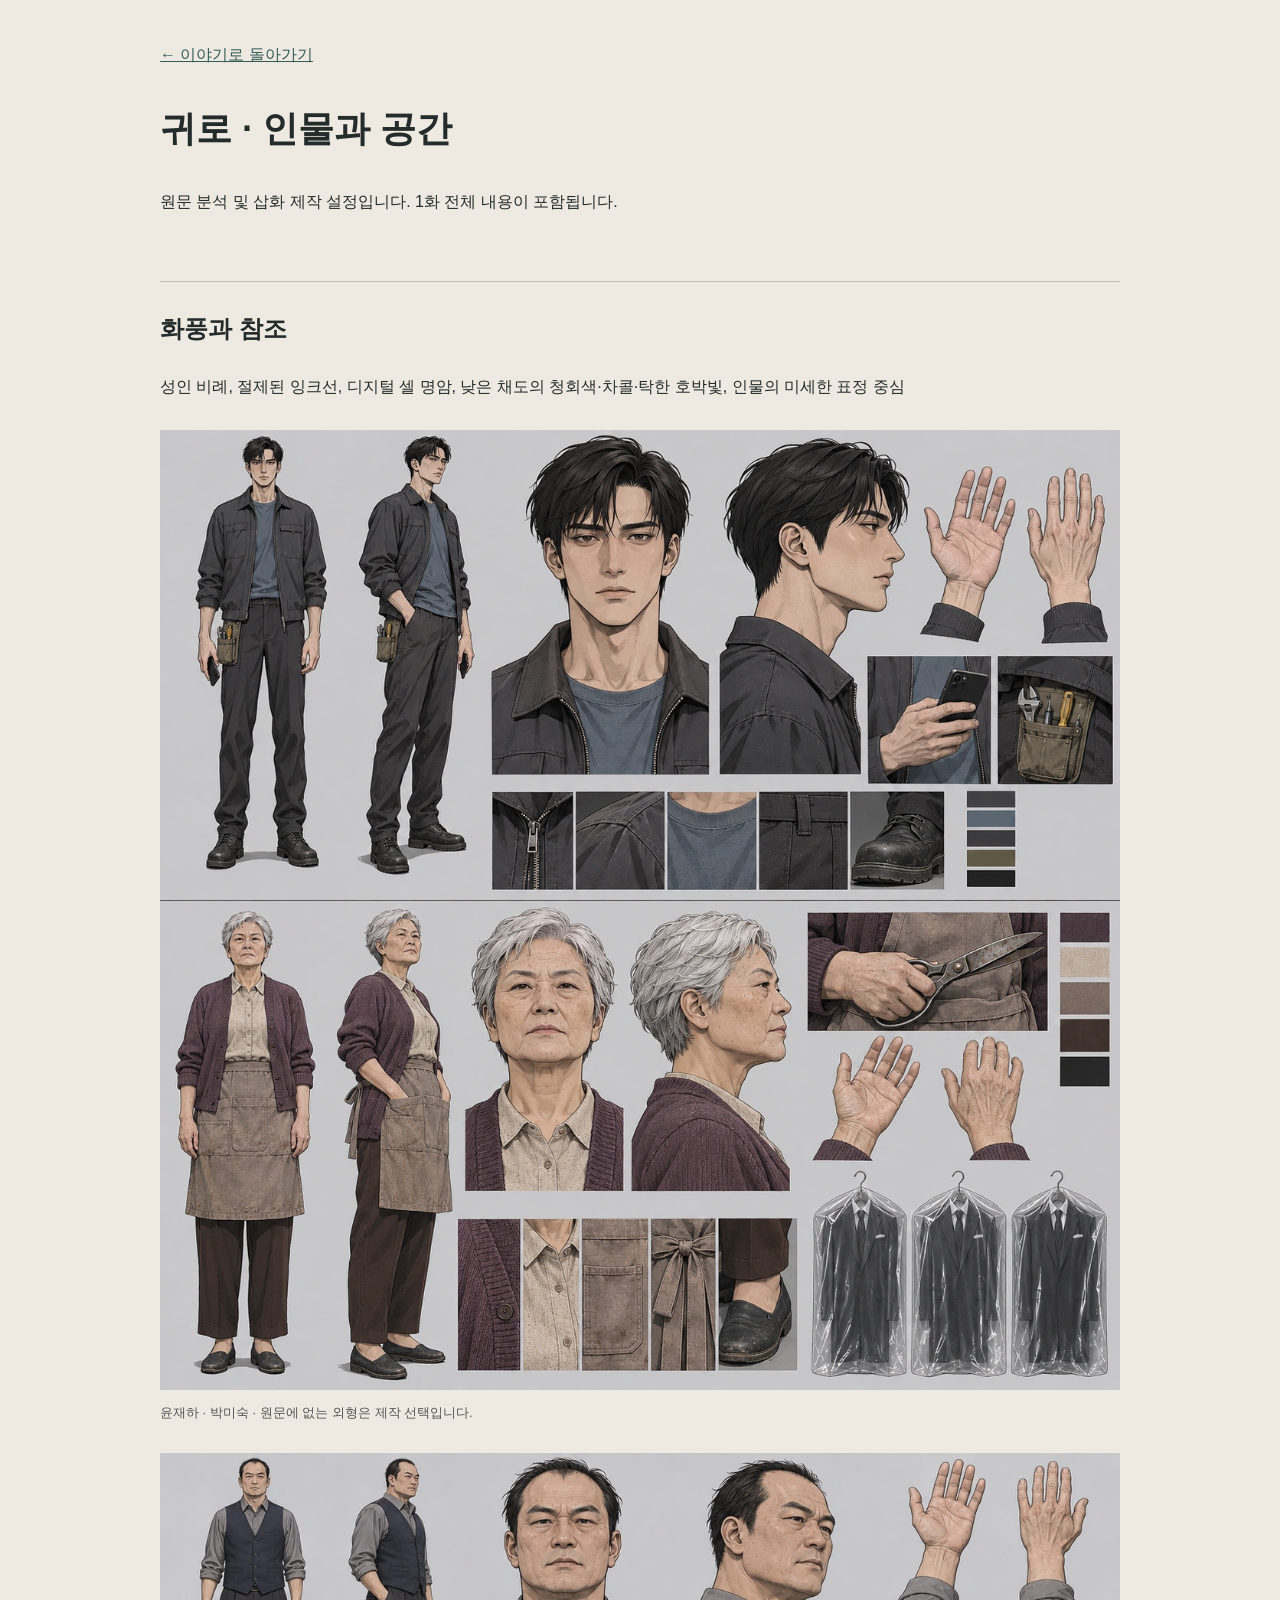
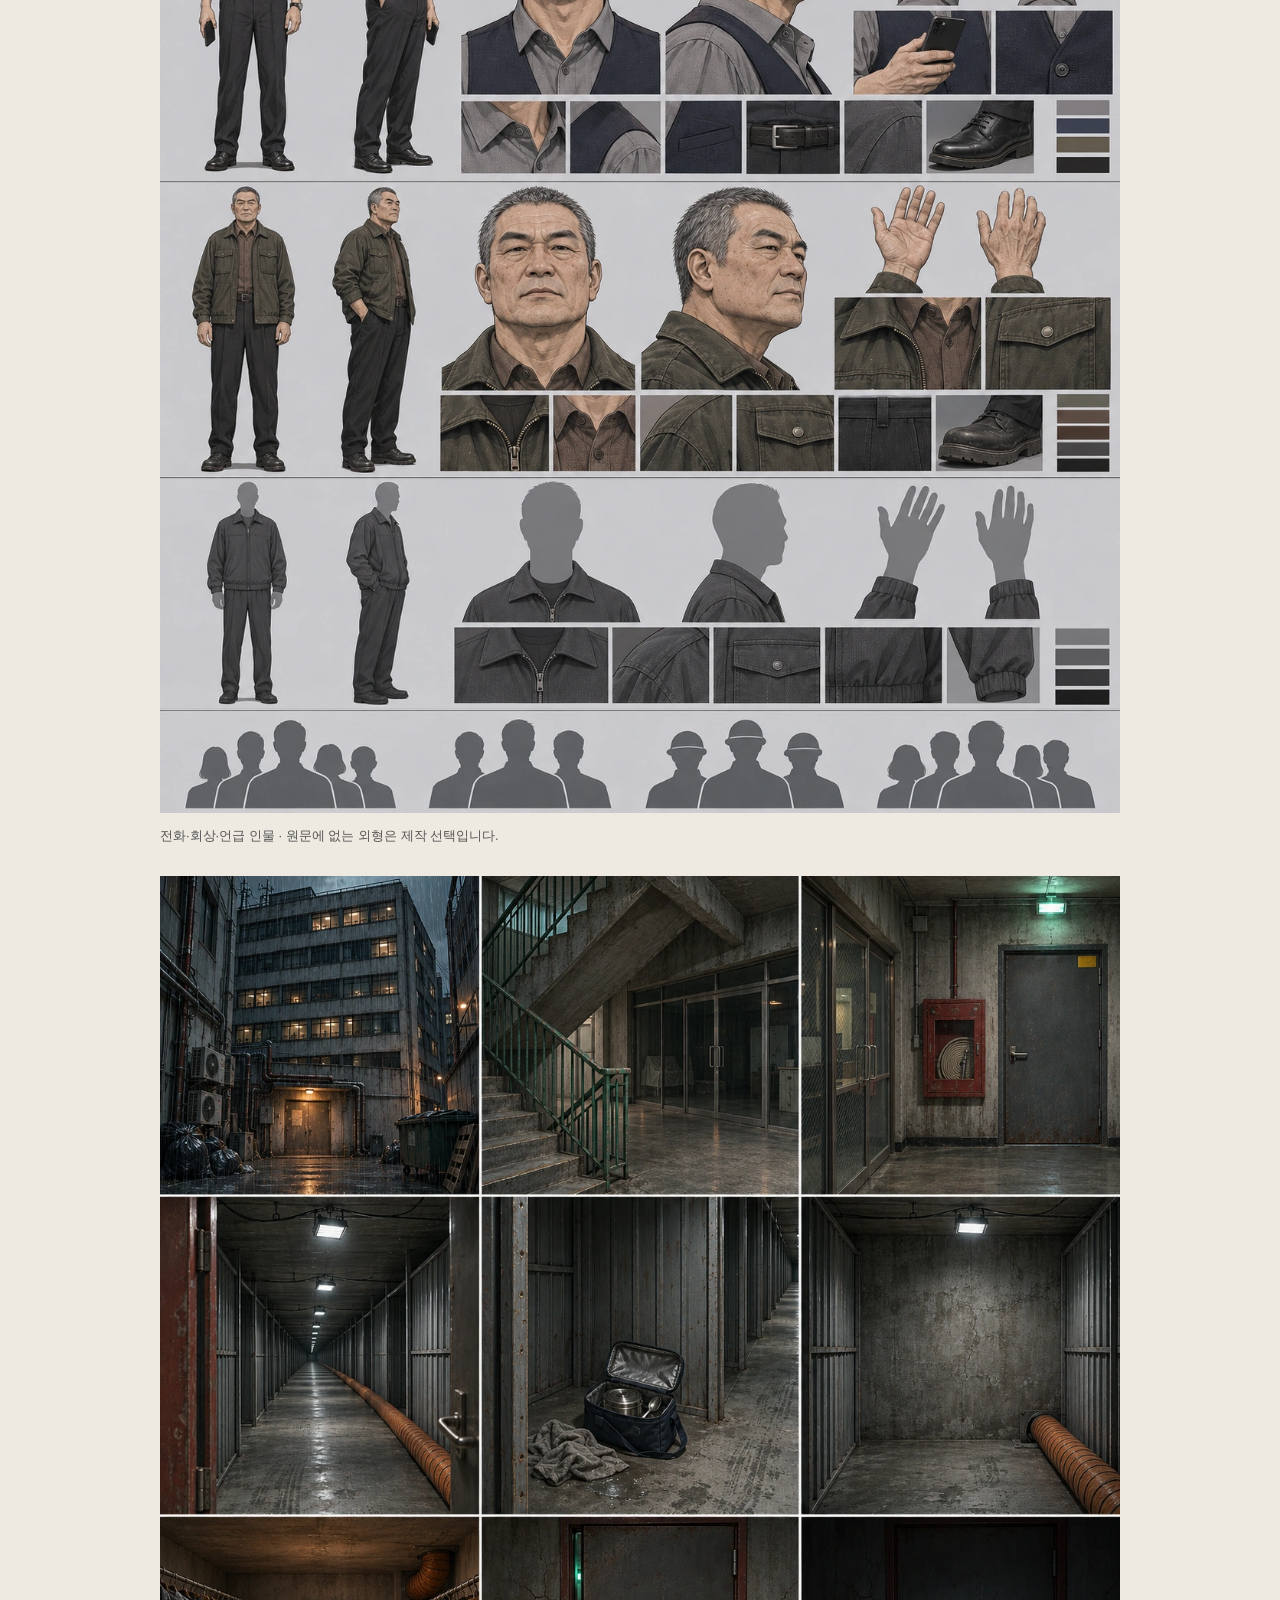
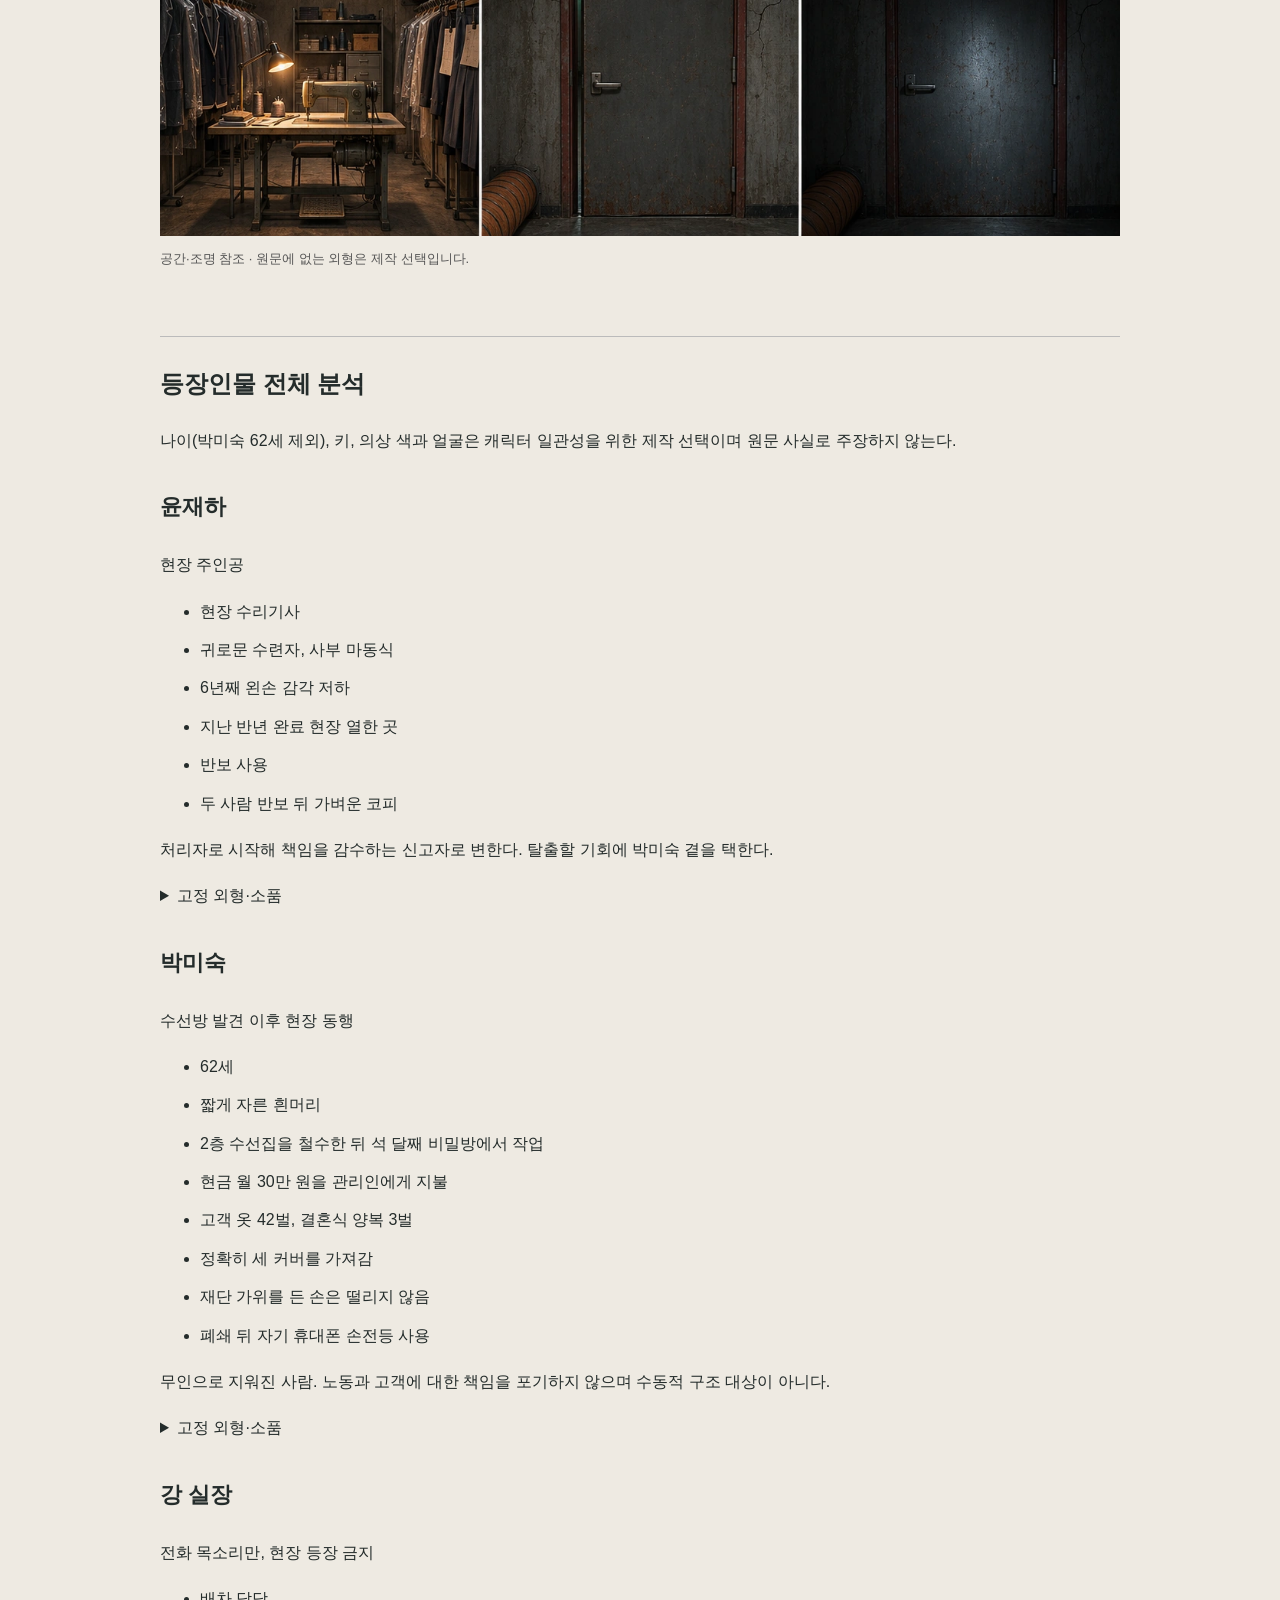
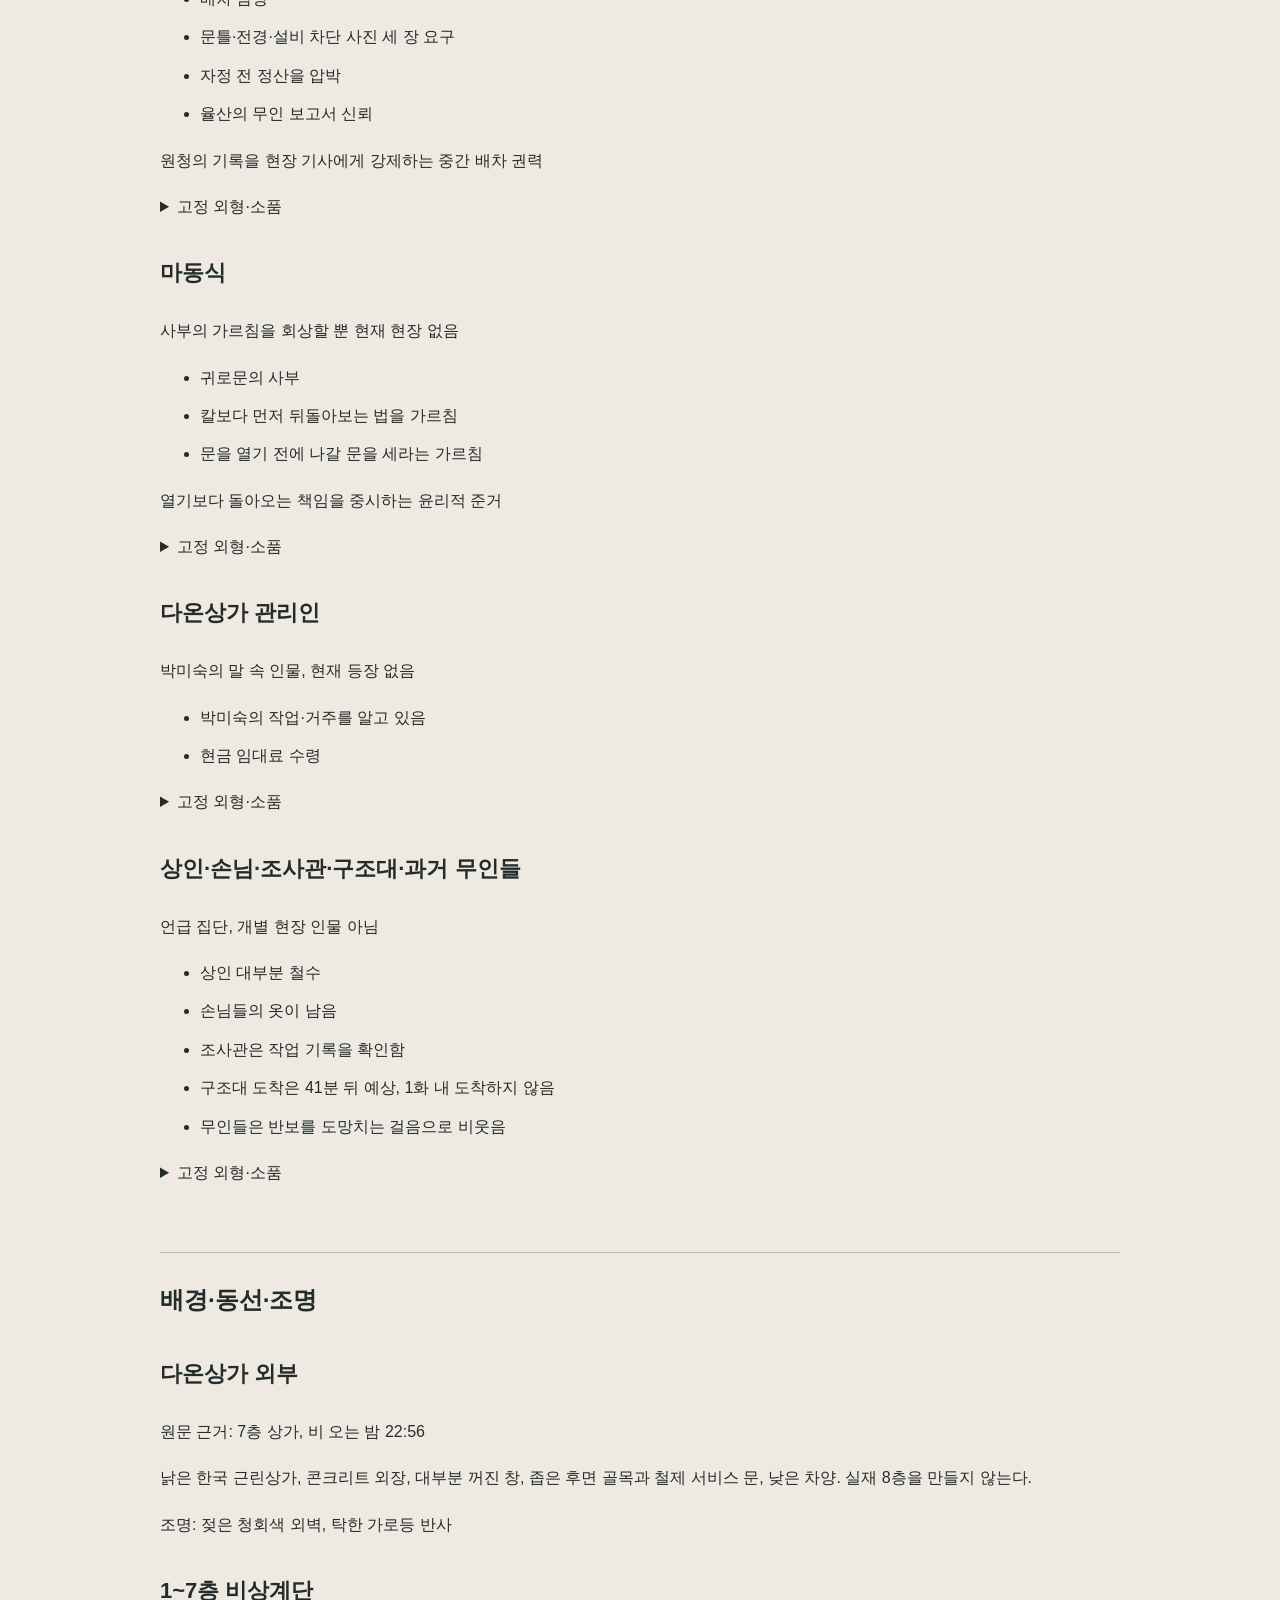
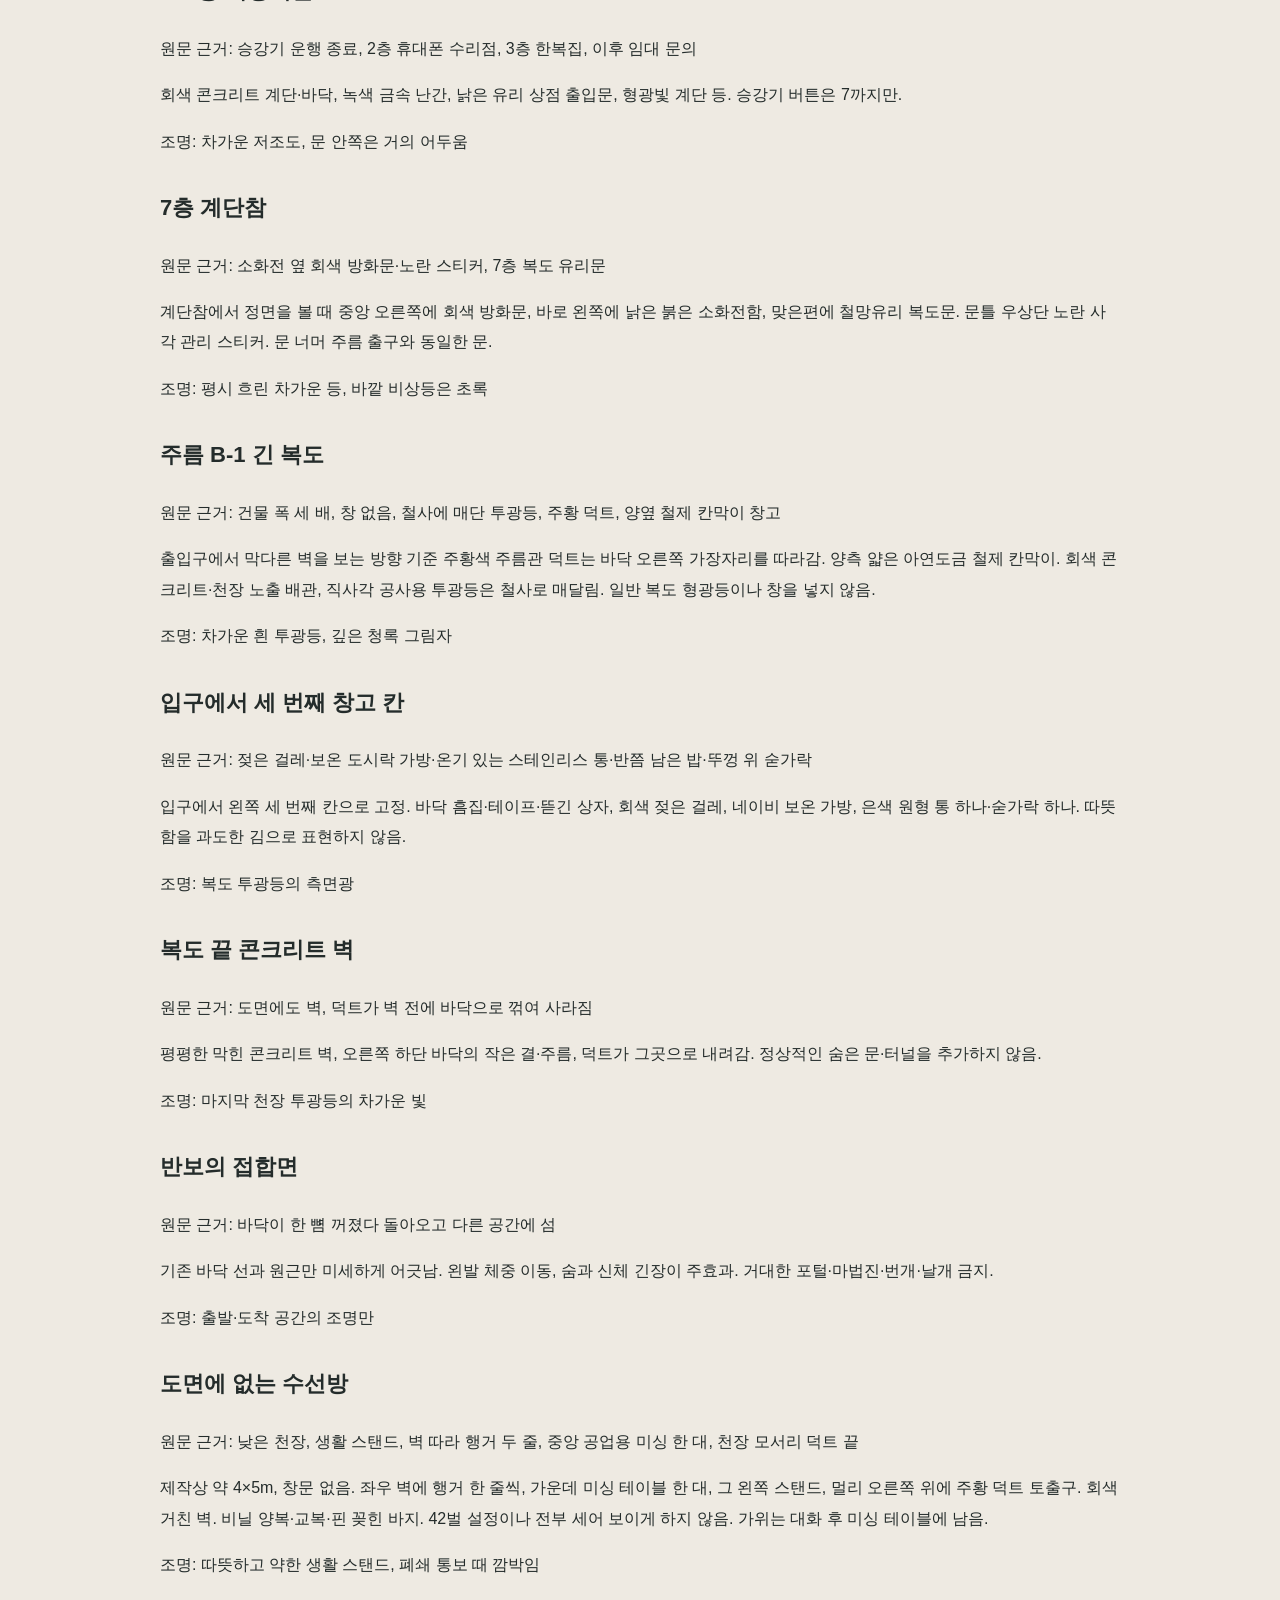
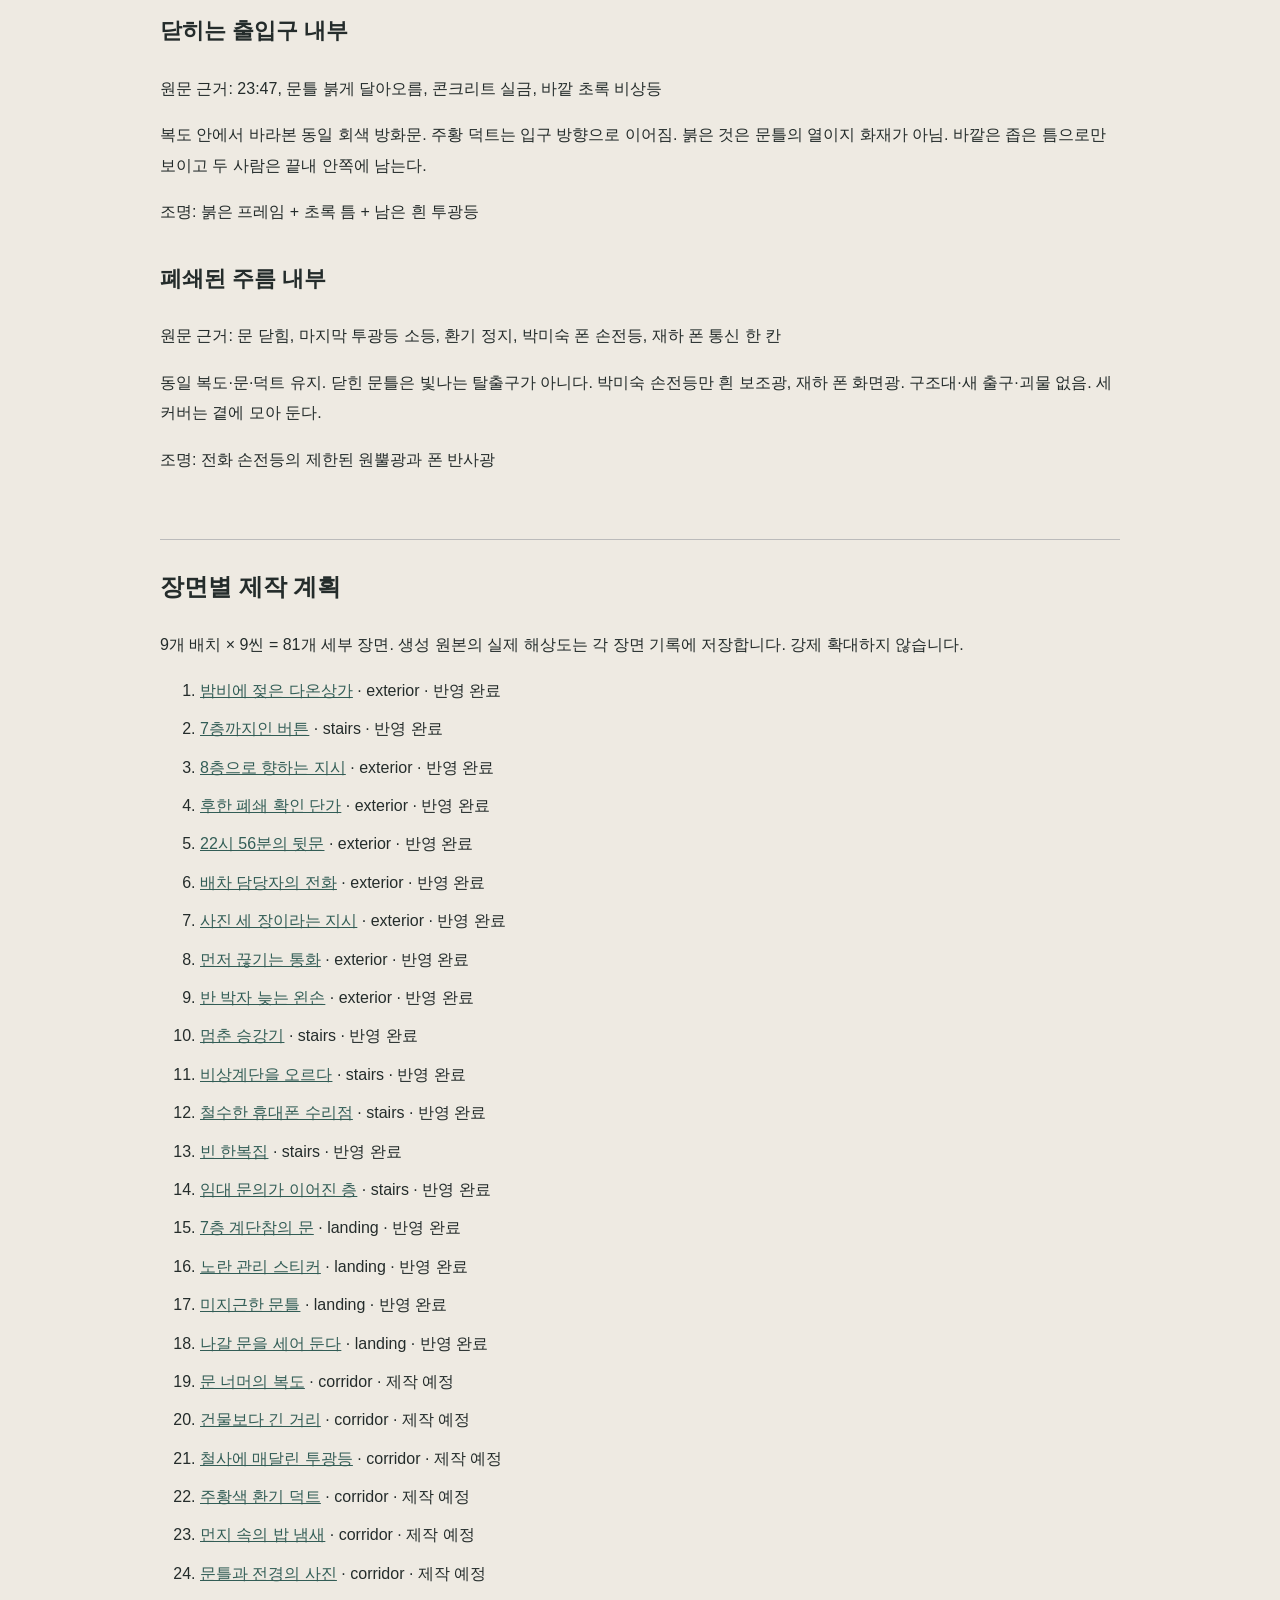
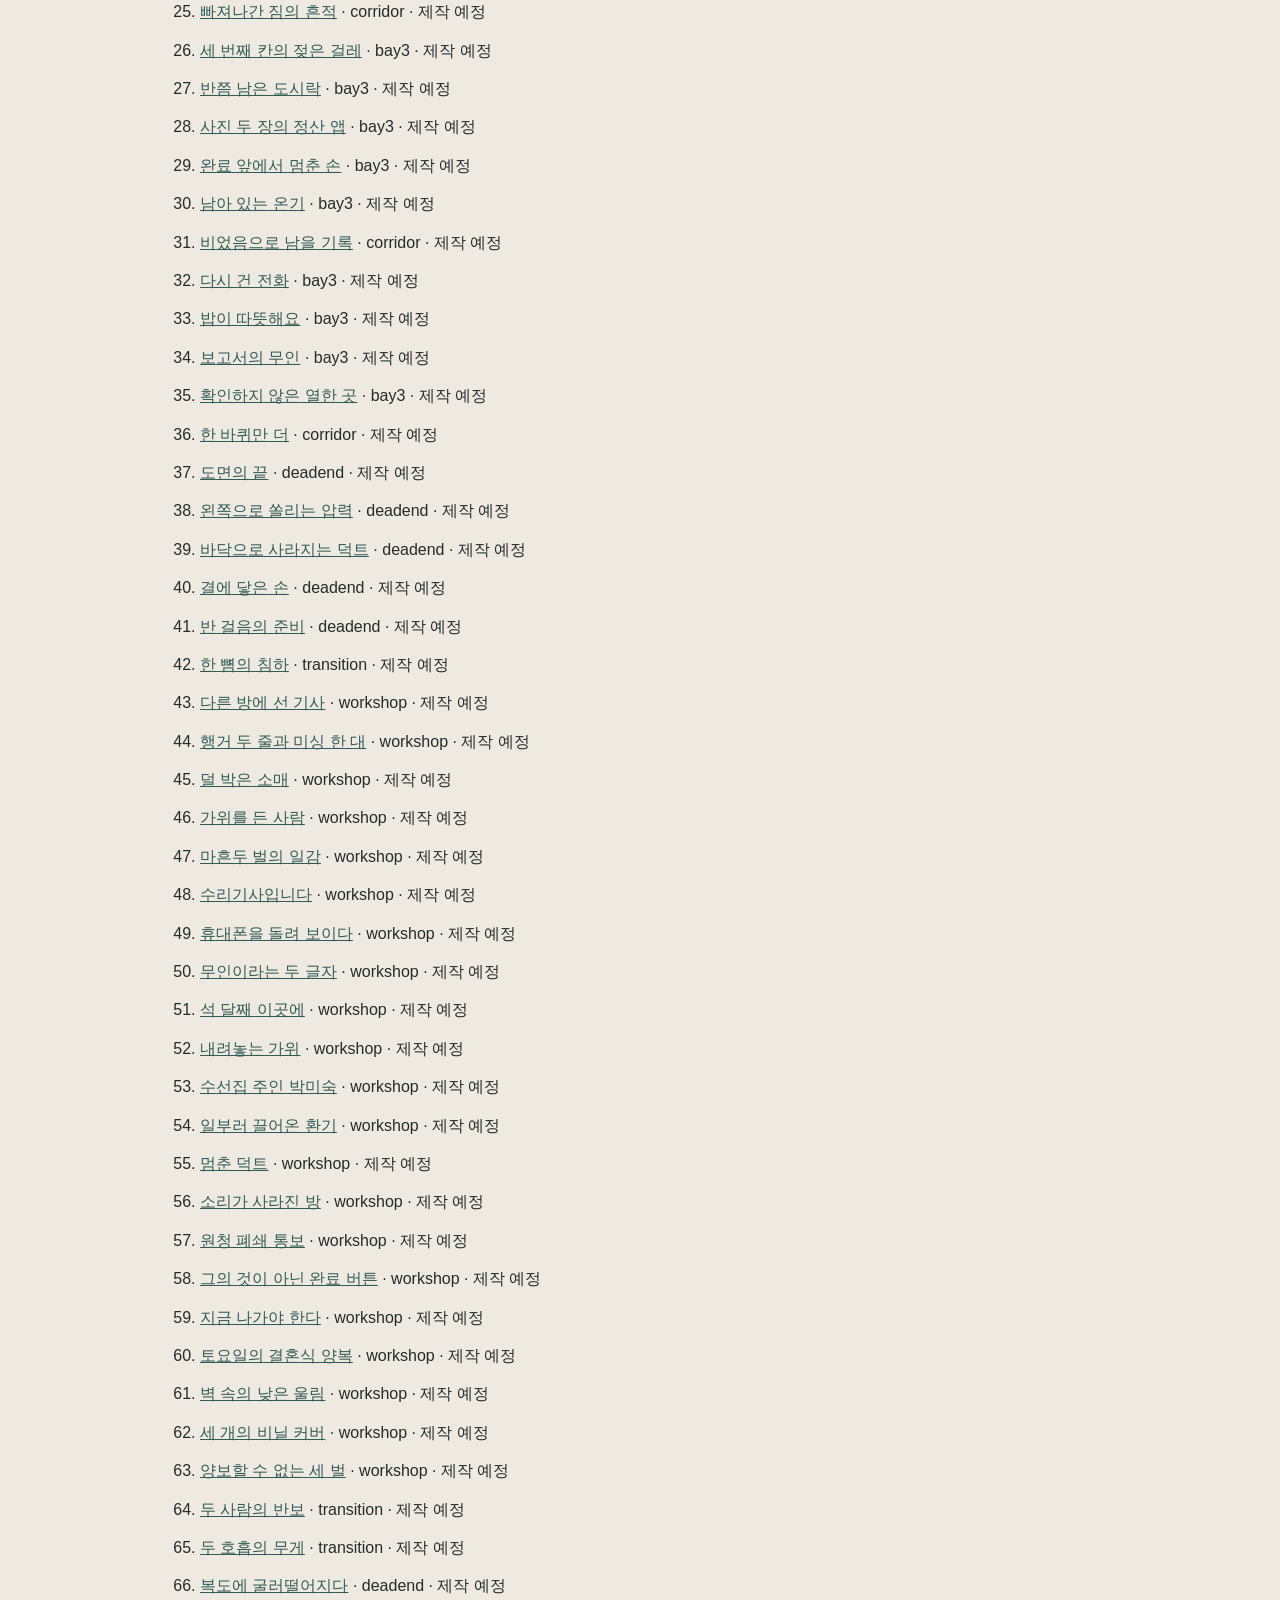
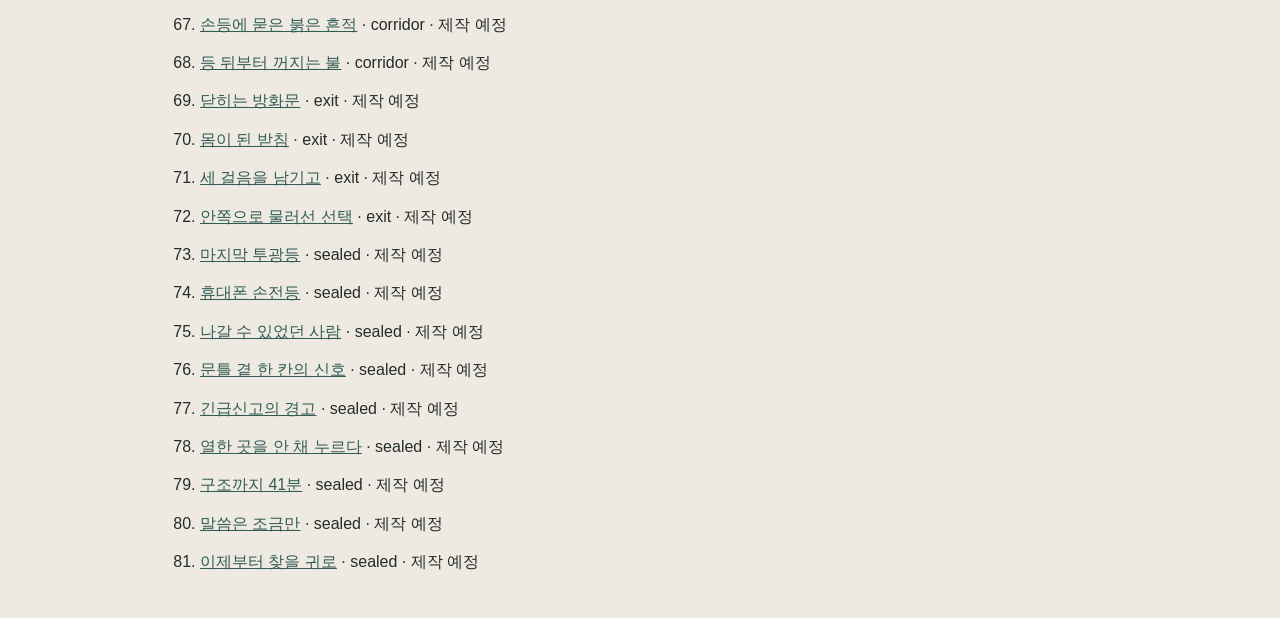
==== production.html @ 1333beea "Add scenes 010 to 018 in story order" ====
<!doctype html><html lang="ko"><head><meta charset="utf-8"><meta name="viewport" content="width=device-width,initial-scale=1"><title>귀로 · 인물과 공간 설정</title><style>body{max-width:960px;margin:40px auto;padding:0 22px;background:#eeeae2;color:#242c2b;font:16px/1.9 sans-serif}h1{font-size:36px}h2{margin-top:64px;border-top:1px solid #bbb;padding-top:24px}h3{font-size:22px}section{margin:30px 0}img{max-width:100%;height:auto}figure{margin:28px 0}pre{white-space:pre-wrap;overflow-wrap:anywhere;font-size:13px}a{color:#325d56}figcaption{font-size:13px;color:#555}li{margin:8px 0}</style></head><body><a href="index.html">← 이야기로 돌아가기</a><h1>귀로 · 인물과 공간</h1><p>원문 분석 및 삽화 제작 설정입니다. 1화 전체 내용이 포함됩니다.</p><h2>화풍과 참조</h2><p>성인 비례, 절제된 잉크선, 디지털 셀 명암, 낮은 채도의 청회색·차콜·탁한 호박빛, 인물의 미세한 표정 중심</p><figure><a href="assets/references/characters-primary.webp"><img src="assets/references/characters-primary.webp" alt="윤재하 · 박미숙 설정 시트"></a><figcaption>윤재하 · 박미숙 · 원문에 없는 외형은 제작 선택입니다.</figcaption></figure><figure><a href="assets/references/characters-secondary.webp"><img src="assets/references/characters-secondary.webp" alt="전화·회상·언급 인물 설정 시트"></a><figcaption>전화·회상·언급 인물 · 원문에 없는 외형은 제작 선택입니다.</figcaption></figure><figure><a href="assets/references/environments.webp"><img src="assets/references/environments.webp" alt="공간·조명 참조 설정 시트"></a><figcaption>공간·조명 참조 · 원문에 없는 외형은 제작 선택입니다.</figcaption></figure><h2>등장인물 전체 분석</h2><p>나이(박미숙 62세 제외), 키, 의상 색과 얼굴은 캐릭터 일관성을 위한 제작 선택이며 원문 사실로 주장하지 않는다.</p><section><h3>윤재하</h3><p>현장 주인공</p><ul><li>현장 수리기사</li><li>귀로문 수련자, 사부 마동식</li><li>6년째 왼손 감각 저하</li><li>지난 반년 완료 현장 열한 곳</li><li>반보 사용</li><li>두 사람 반보 뒤 가벼운 코피</li></ul><p>처리자로 시작해 책임을 감수하는 신고자로 변한다. 탈출할 기회에 박미숙 곁을 택한다.</p><details><summary>고정 외형·소품</summary><pre>{
  &quot;apparent_age&quot;: 32,
  &quot;height_cm&quot;: 178,
  &quot;face&quot;: &quot;좁고 각진 타원 얼굴, 창백한 중성 피부, 피로한 짙은 갈색 눈, 곧은 눈썹과 코, 무수염·무안경&quot;,
  &quot;hair&quot;: &quot;검정 짧은 옆가르마, 약간 흐트러진 앞머리&quot;,
  &quot;clothes&quot;: &quot;차콜 작업 재킷, 바랜 슬레이트 블루 티셔츠, 짙은 회색 작업 바지, 검정 작업화&quot;,
  &quot;props&quot;: &quot;검정 스마트폰, 오른쪽 허리의 작은 올리브 공구 파우치&quot;,
  &quot;hand&quot;: &quot;왼손은 외형상 정상. 떨림·둔한 동작으로 표현하며 절단·의수·화상 흉터를 추가하지 않는다.&quot;
}</pre></details></section><section><h3>박미숙</h3><p>수선방 발견 이후 현장 동행</p><ul><li>62세</li><li>짧게 자른 흰머리</li><li>2층 수선집을 철수한 뒤 석 달째 비밀방에서 작업</li><li>현금 월 30만 원을 관리인에게 지불</li><li>고객 옷 42벌, 결혼식 양복 3벌</li><li>정확히 세 커버를 가져감</li><li>재단 가위를 든 손은 떨리지 않음</li><li>폐쇄 뒤 자기 휴대폰 손전등 사용</li></ul><p>무인으로 지워진 사람. 노동과 고객에 대한 책임을 포기하지 않으며 수동적 구조 대상이 아니다.</p><details><summary>고정 외형·소품</summary><pre>{
  &quot;height_cm&quot;: 158,
  &quot;face&quot;: &quot;각지고 둥근 얼굴, 실제 62세의 주름, 작고 예리한 갈색 눈, 단단한 턱과 얇은 입술&quot;,
  &quot;hair&quot;: &quot;짧은 흰회색 크롭&quot;,
  &quot;clothes&quot;: &quot;바랜 자주색 카디건, 오트밀 블라우스, 짙은 갈색 바지, 검정 단화, 먼지 낀 토프색 작업 앞치마&quot;,
  &quot;props&quot;: &quot;오래된 강철 재단 가위, 무채색 스마트폰, 구출 과정에서 투명 비닐 양복 커버 정확히 3개&quot;
}</pre></details></section><section><h3>강 실장</h3><p>전화 목소리만, 현장 등장 금지</p><ul><li>배차 담당</li><li>문틀·전경·설비 차단 사진 세 장 요구</li><li>자정 전 정산을 압박</li><li>율산의 무인 보고서 신뢰</li></ul><p>원청의 기록을 현장 기사에게 강제하는 중간 배차 권력</p><details><summary>고정 외형·소품</summary><pre>{
  &quot;status&quot;: &quot;외형은 원문 미정. 차후 등장 시만 쓰는 시트용 제작 가정&quot;,
  &quot;appearance&quot;: &quot;50대 남성, 넓은 얼굴, 짧고 뒤로 밀린 검은 머리, 회색 셔츠와 네이비 조끼&quot;
}</pre></details></section><section><h3>마동식</h3><p>사부의 가르침을 회상할 뿐 현재 현장 없음</p><ul><li>귀로문의 사부</li><li>칼보다 먼저 뒤돌아보는 법을 가르침</li><li>문을 열기 전에 나갈 문을 세라는 가르침</li></ul><p>열기보다 돌아오는 책임을 중시하는 윤리적 준거</p><details><summary>고정 외형·소품</summary><pre>{
  &quot;status&quot;: &quot;외형은 원문 미정. 회상 시트용 제작 가정&quot;,
  &quot;appearance&quot;: &quot;60대 남성, 다부진 체격, 짧은 소금후추 머리, 풍화된 넓은 얼굴, 어두운 올리브 작업 재킷과 갈색 이너&quot;
}</pre></details></section><section><h3>다온상가 관리인</h3><p>박미숙의 말 속 인물, 현재 등장 없음</p><ul><li>박미숙의 작업·거주를 알고 있음</li><li>현금 임대료 수령</li></ul><p></p><details><summary>고정 외형·소품</summary><pre>{
  &quot;status&quot;: &quot;성별·나이·외형을 원문이 정하지 않음. 얼굴 없는 중립 실루엣만 사용, 서사 이미지에 삽입하지 않는다.&quot;
}</pre></details></section><section><h3>상인·손님·조사관·구조대·과거 무인들</h3><p>언급 집단, 개별 현장 인물 아님</p><ul><li>상인 대부분 철수</li><li>손님들의 옷이 남음</li><li>조사관은 작업 기록을 확인함</li><li>구조대 도착은 41분 뒤 예상, 1화 내 도착하지 않음</li><li>무인들은 반보를 도망치는 걸음으로 비웃음</li></ul><p></p><details><summary>고정 외형·소품</summary><pre>{
  &quot;status&quot;: &quot;얼굴·제복·구조 장면을 만들어 넣지 않는다. 시트의 군집 아이콘은 제작 문서에만 사용한다.&quot;
}</pre></details></section><h2>배경·동선·조명</h2><section><h3>다온상가 외부</h3><p>원문 근거: 7층 상가, 비 오는 밤 22:56</p><p>낡은 한국 근린상가, 콘크리트 외장, 대부분 꺼진 창, 좁은 후면 골목과 철제 서비스 문, 낮은 차양. 실재 8층을 만들지 않는다.</p><p>조명: 젖은 청회색 외벽, 탁한 가로등 반사</p></section><section><h3>1~7층 비상계단</h3><p>원문 근거: 승강기 운행 종료, 2층 휴대폰 수리점, 3층 한복집, 이후 임대 문의</p><p>회색 콘크리트 계단·바닥, 녹색 금속 난간, 낡은 유리 상점 출입문, 형광빛 계단 등. 승강기 버튼은 7까지만.</p><p>조명: 차가운 저조도, 문 안쪽은 거의 어두움</p></section><section><h3>7층 계단참</h3><p>원문 근거: 소화전 옆 회색 방화문·노란 스티커, 7층 복도 유리문</p><p>계단참에서 정면을 볼 때 중앙 오른쪽에 회색 방화문, 바로 왼쪽에 낡은 붉은 소화전함, 맞은편에 철망유리 복도문. 문틀 우상단 노란 사각 관리 스티커. 문 너머 주름 출구와 동일한 문.</p><p>조명: 평시 흐린 차가운 등, 바깥 비상등은 초록</p></section><section><h3>주름 B-1 긴 복도</h3><p>원문 근거: 건물 폭 세 배, 창 없음, 철사에 매단 투광등, 주황 덕트, 양옆 철제 칸막이 창고</p><p>출입구에서 막다른 벽을 보는 방향 기준 주황색 주름관 덕트는 바닥 오른쪽 가장자리를 따라감. 양측 얇은 아연도금 철제 칸막이. 회색 콘크리트·천장 노출 배관, 직사각 공사용 투광등은 철사로 매달림. 일반 복도 형광등이나 창을 넣지 않음.</p><p>조명: 차가운 흰 투광등, 깊은 청록 그림자</p></section><section><h3>입구에서 세 번째 창고 칸</h3><p>원문 근거: 젖은 걸레·보온 도시락 가방·온기 있는 스테인리스 통·반쯤 남은 밥·뚜껑 위 숟가락</p><p>입구에서 왼쪽 세 번째 칸으로 고정. 바닥 흠집·테이프·뜯긴 상자, 회색 젖은 걸레, 네이비 보온 가방, 은색 원형 통 하나·숟가락 하나. 따뜻함을 과도한 김으로 표현하지 않음.</p><p>조명: 복도 투광등의 측면광</p></section><section><h3>복도 끝 콘크리트 벽</h3><p>원문 근거: 도면에도 벽, 덕트가 벽 전에 바닥으로 꺾여 사라짐</p><p>평평한 막힌 콘크리트 벽, 오른쪽 하단 바닥의 작은 결·주름, 덕트가 그곳으로 내려감. 정상적인 숨은 문·터널을 추가하지 않음.</p><p>조명: 마지막 천장 투광등의 차가운 빛</p></section><section><h3>반보의 접합면</h3><p>원문 근거: 바닥이 한 뼘 꺼졌다 돌아오고 다른 공간에 섬</p><p>기존 바닥 선과 원근만 미세하게 어긋남. 왼발 체중 이동, 숨과 신체 긴장이 주효과. 거대한 포털·마법진·번개·날개 금지.</p><p>조명: 출발·도착 공간의 조명만</p></section><section><h3>도면에 없는 수선방</h3><p>원문 근거: 낮은 천장, 생활 스탠드, 벽 따라 행거 두 줄, 중앙 공업용 미싱 한 대, 천장 모서리 덕트 끝</p><p>제작상 약 4×5m, 창문 없음. 좌우 벽에 행거 한 줄씩, 가운데 미싱 테이블 한 대, 그 왼쪽 스탠드, 멀리 오른쪽 위에 주황 덕트 토출구. 회색 거친 벽. 비닐 양복·교복·핀 꽂힌 바지. 42벌 설정이나 전부 세어 보이게 하지 않음. 가위는 대화 후 미싱 테이블에 남음.</p><p>조명: 따뜻하고 약한 생활 스탠드, 폐쇄 통보 때 깜박임</p></section><section><h3>닫히는 출입구 내부</h3><p>원문 근거: 23:47, 문틀 붉게 달아오름, 콘크리트 실금, 바깥 초록 비상등</p><p>복도 안에서 바라본 동일 회색 방화문. 주황 덕트는 입구 방향으로 이어짐. 붉은 것은 문틀의 열이지 화재가 아님. 바깥은 좁은 틈으로만 보이고 두 사람은 끝내 안쪽에 남는다.</p><p>조명: 붉은 프레임 + 초록 틈 + 남은 흰 투광등</p></section><section><h3>폐쇄된 주름 내부</h3><p>원문 근거: 문 닫힘, 마지막 투광등 소등, 환기 정지, 박미숙 폰 손전등, 재하 폰 통신 한 칸</p><p>동일 복도·문·덕트 유지. 닫힌 문틀은 빛나는 탈출구가 아니다. 박미숙 손전등만 흰 보조광, 재하 폰 화면광. 구조대·새 출구·괴물 없음. 세 커버는 곁에 모아 둔다.</p><p>조명: 전화 손전등의 제한된 원뿔광과 폰 반사광</p></section><h2>장면별 제작 계획</h2><p>9개 배치 × 9씬 = 81개 세부 장면. 생성 원본의 실제 해상도는 각 장면 기록에 저장합니다. 강제 확대하지 않습니다.</p><ol><li><a href="index.html#p0002">밤비에 젖은 다온상가</a> · exterior · 반영 완료</li><li><a href="index.html#p0002">7층까지인 버튼</a> · stairs · 반영 완료</li><li><a href="index.html#p0003">8층으로 향하는 지시</a> · exterior · 반영 완료</li><li><a href="index.html#p0004">후한 폐쇄 확인 단가</a> · exterior · 반영 완료</li><li><a href="index.html#p0005">22시 56분의 뒷문</a> · exterior · 반영 완료</li><li><a href="index.html#p0006">배차 담당자의 전화</a> · exterior · 반영 완료</li><li><a href="index.html#p0009">사진 세 장이라는 지시</a> · exterior · 반영 완료</li><li><a href="index.html#p0012">먼저 끊기는 통화</a> · exterior · 반영 완료</li><li><a href="index.html#p0013">반 박자 늦는 왼손</a> · exterior · 반영 완료</li><li><a href="index.html#p0015">멈춘 승강기</a> · stairs · 반영 완료</li><li><a href="index.html#p0015">비상계단을 오르다</a> · stairs · 반영 완료</li><li><a href="index.html#p0015">철수한 휴대폰 수리점</a> · stairs · 반영 완료</li><li><a href="index.html#p0015">빈 한복집</a> · stairs · 반영 완료</li><li><a href="index.html#p0015">임대 문의가 이어진 층</a> · stairs · 반영 완료</li><li><a href="index.html#p0016">7층 계단참의 문</a> · landing · 반영 완료</li><li><a href="index.html#p0018">노란 관리 스티커</a> · landing · 반영 완료</li><li><a href="index.html#p0020">미지근한 문틀</a> · landing · 반영 완료</li><li><a href="index.html#p0023">나갈 문을 세어 둔다</a> · landing · 반영 완료</li><li><a href="index.html#p0025">문 너머의 복도</a> · corridor · 제작 예정</li><li><a href="index.html#p0026">건물보다 긴 거리</a> · corridor · 제작 예정</li><li><a href="index.html#p0026">철사에 매달린 투광등</a> · corridor · 제작 예정</li><li><a href="index.html#p0026">주황색 환기 덕트</a> · corridor · 제작 예정</li><li><a href="index.html#p0028">먼지 속의 밥 냄새</a> · corridor · 제작 예정</li><li><a href="index.html#p0029">문틀과 전경의 사진</a> · corridor · 제작 예정</li><li><a href="index.html#p0030">빠져나간 짐의 흔적</a> · corridor · 제작 예정</li><li><a href="index.html#p0032">세 번째 칸의 젖은 걸레</a> · bay3 · 제작 예정</li><li><a href="index.html#p0033">반쯤 남은 도시락</a> · bay3 · 제작 예정</li><li><a href="index.html#p0035">사진 두 장의 정산 앱</a> · bay3 · 제작 예정</li><li><a href="index.html#p0037">완료 앞에서 멈춘 손</a> · bay3 · 제작 예정</li><li><a href="index.html#p0038">남아 있는 온기</a> · bay3 · 제작 예정</li><li><a href="index.html#p0039">비었음으로 남을 기록</a> · corridor · 제작 예정</li><li><a href="index.html#p0040">다시 건 전화</a> · bay3 · 제작 예정</li><li><a href="index.html#p0043">밥이 따뜻해요</a> · bay3 · 제작 예정</li><li><a href="index.html#p0045">보고서의 무인</a> · bay3 · 제작 예정</li><li><a href="index.html#p0046">확인하지 않은 열한 곳</a> · bay3 · 제작 예정</li><li><a href="index.html#p0049">한 바퀴만 더</a> · corridor · 제작 예정</li><li><a href="index.html#p0051">도면의 끝</a> · deadend · 제작 예정</li><li><a href="index.html#p0052">왼쪽으로 쏠리는 압력</a> · deadend · 제작 예정</li><li><a href="index.html#p0052">바닥으로 사라지는 덕트</a> · deadend · 제작 예정</li><li><a href="index.html#p0054">결에 닿은 손</a> · deadend · 제작 예정</li><li><a href="index.html#p0055">반 걸음의 준비</a> · deadend · 제작 예정</li><li><a href="index.html#p0056">한 뼘의 침하</a> · transition · 제작 예정</li><li><a href="index.html#p0057">다른 방에 선 기사</a> · workshop · 제작 예정</li><li><a href="index.html#p0058">행거 두 줄과 미싱 한 대</a> · workshop · 제작 예정</li><li><a href="index.html#p0059">덜 박은 소매</a> · workshop · 제작 예정</li><li><a href="index.html#p0062">가위를 든 사람</a> · workshop · 제작 예정</li><li><a href="index.html#p0063">마흔두 벌의 일감</a> · workshop · 제작 예정</li><li><a href="index.html#p0064">수리기사입니다</a> · workshop · 제작 예정</li><li><a href="index.html#p0066">휴대폰을 돌려 보이다</a> · workshop · 제작 예정</li><li><a href="index.html#p0067">무인이라는 두 글자</a> · workshop · 제작 예정</li><li><a href="index.html#p0068">석 달째 이곳에</a> · workshop · 제작 예정</li><li><a href="index.html#p0070">내려놓는 가위</a> · workshop · 제작 예정</li><li><a href="index.html#p0070">수선집 주인 박미숙</a> · workshop · 제작 예정</li><li><a href="index.html#p0071">일부러 끌어온 환기</a> · workshop · 제작 예정</li><li><a href="index.html#p0073">멈춘 덕트</a> · workshop · 제작 예정</li><li><a href="index.html#p0074">소리가 사라진 방</a> · workshop · 제작 예정</li><li><a href="index.html#p0076">원청 폐쇄 통보</a> · workshop · 제작 예정</li><li><a href="index.html#p0078">그의 것이 아닌 완료 버튼</a> · workshop · 제작 예정</li><li><a href="index.html#p0080">지금 나가야 한다</a> · workshop · 제작 예정</li><li><a href="index.html#p0083">토요일의 결혼식 양복</a> · workshop · 제작 예정</li><li><a href="index.html#p0084">벽 속의 낮은 울림</a> · workshop · 제작 예정</li><li><a href="index.html#p0086">세 개의 비닐 커버</a> · workshop · 제작 예정</li><li><a href="index.html#p0087">양보할 수 없는 세 벌</a> · workshop · 제작 예정</li><li><a href="index.html#p0090">두 사람의 반보</a> · transition · 제작 예정</li><li><a href="index.html#p0092">두 호흡의 무게</a> · transition · 제작 예정</li><li><a href="index.html#p0093">복도에 굴러떨어지다</a> · deadend · 제작 예정</li><li><a href="index.html#p0094">손등에 묻은 붉은 흔적</a> · corridor · 제작 예정</li><li><a href="index.html#p0098">등 뒤부터 꺼지는 불</a> · corridor · 제작 예정</li><li><a href="index.html#p0100">닫히는 방화문</a> · exit · 제작 예정</li><li><a href="index.html#p0102">몸이 된 받침</a> · exit · 제작 예정</li><li><a href="index.html#p0106">세 걸음을 남기고</a> · exit · 제작 예정</li><li><a href="index.html#p0111">안쪽으로 물러선 선택</a> · exit · 제작 예정</li><li><a href="index.html#p0113">마지막 투광등</a> · sealed · 제작 예정</li><li><a href="index.html#p0114">휴대폰 손전등</a> · sealed · 제작 예정</li><li><a href="index.html#p0115">나갈 수 있었던 사람</a> · sealed · 제작 예정</li><li><a href="index.html#p0116">문틀 곁 한 칸의 신호</a> · sealed · 제작 예정</li><li><a href="index.html#p0118">긴급신고의 경고</a> · sealed · 제작 예정</li><li><a href="index.html#p0120">열한 곳을 안 채 누르다</a> · sealed · 제작 예정</li><li><a href="index.html#p0121">구조까지 41분</a> · sealed · 제작 예정</li><li><a href="index.html#p0125">말씀은 조금만</a> · sealed · 제작 예정</li><li><a href="index.html#p0127">이제부터 찾을 귀로</a> · sealed · 제작 예정</li></ol></body></html>
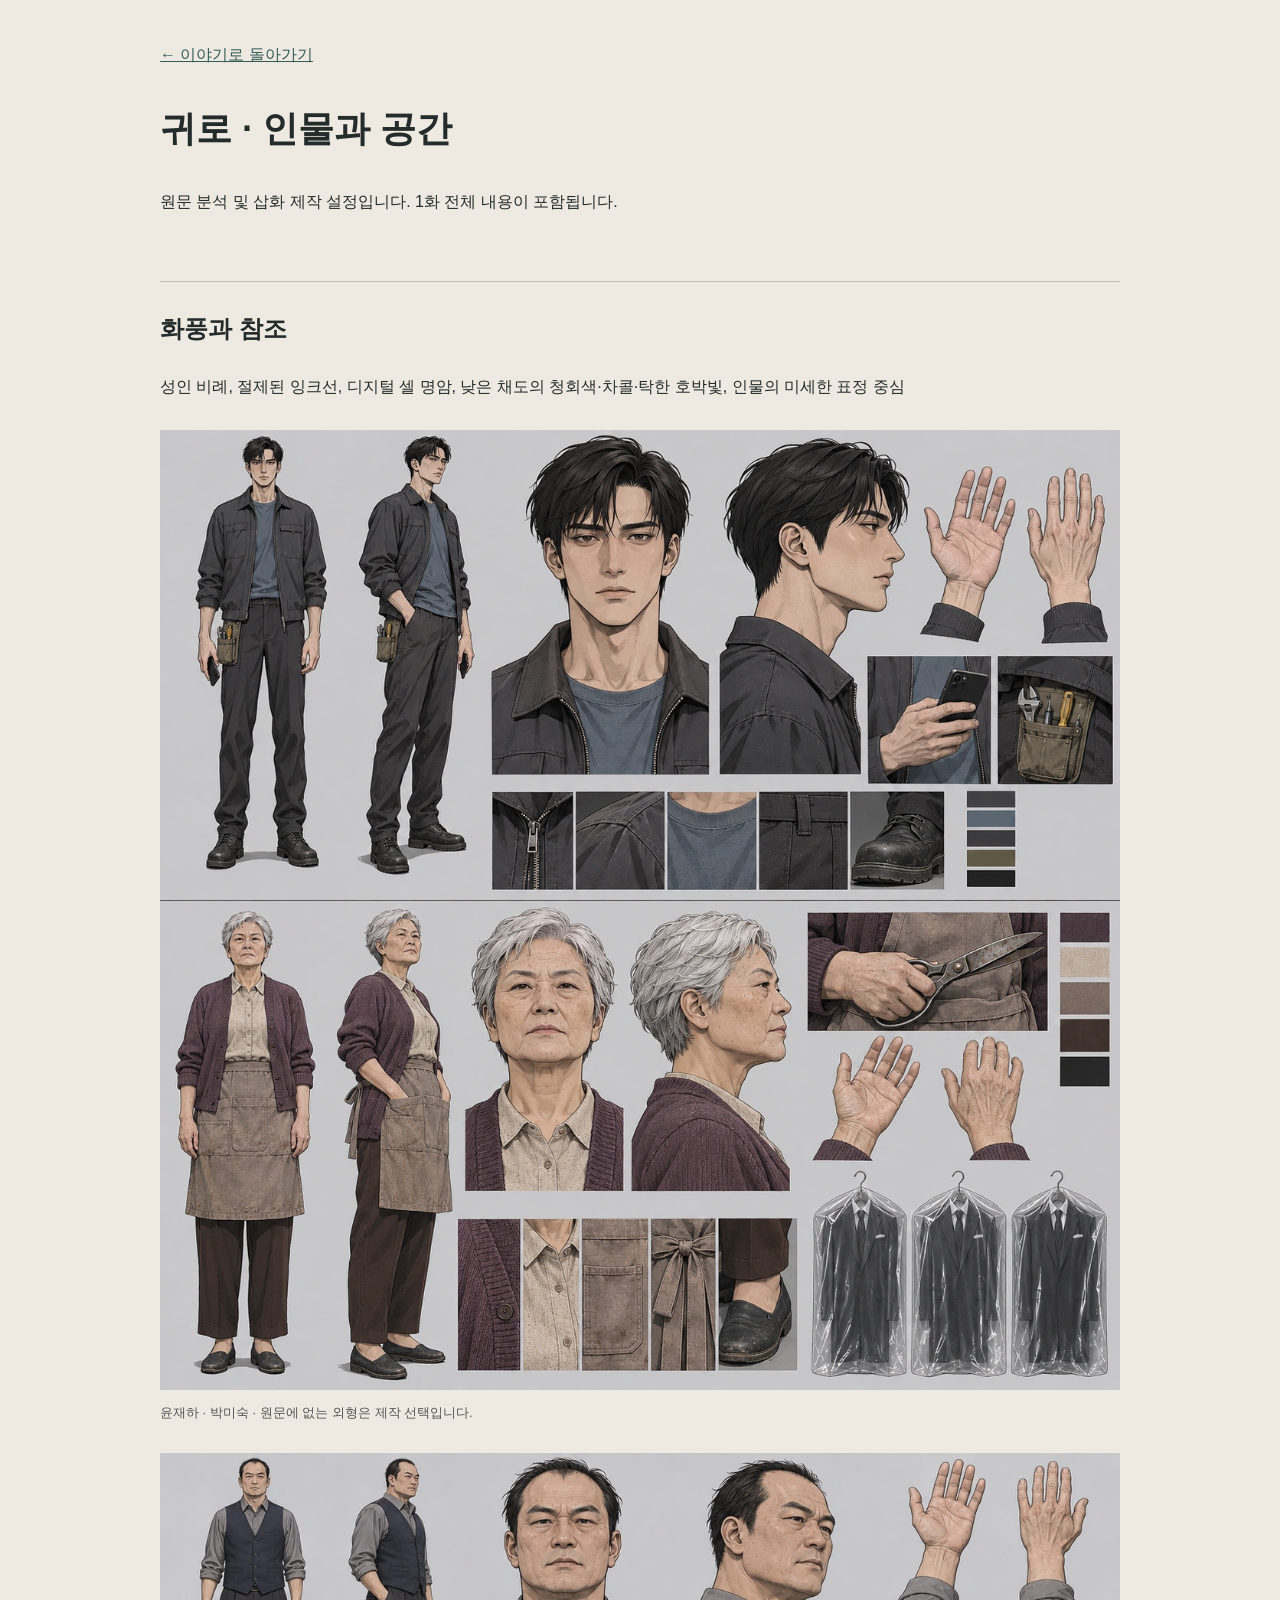
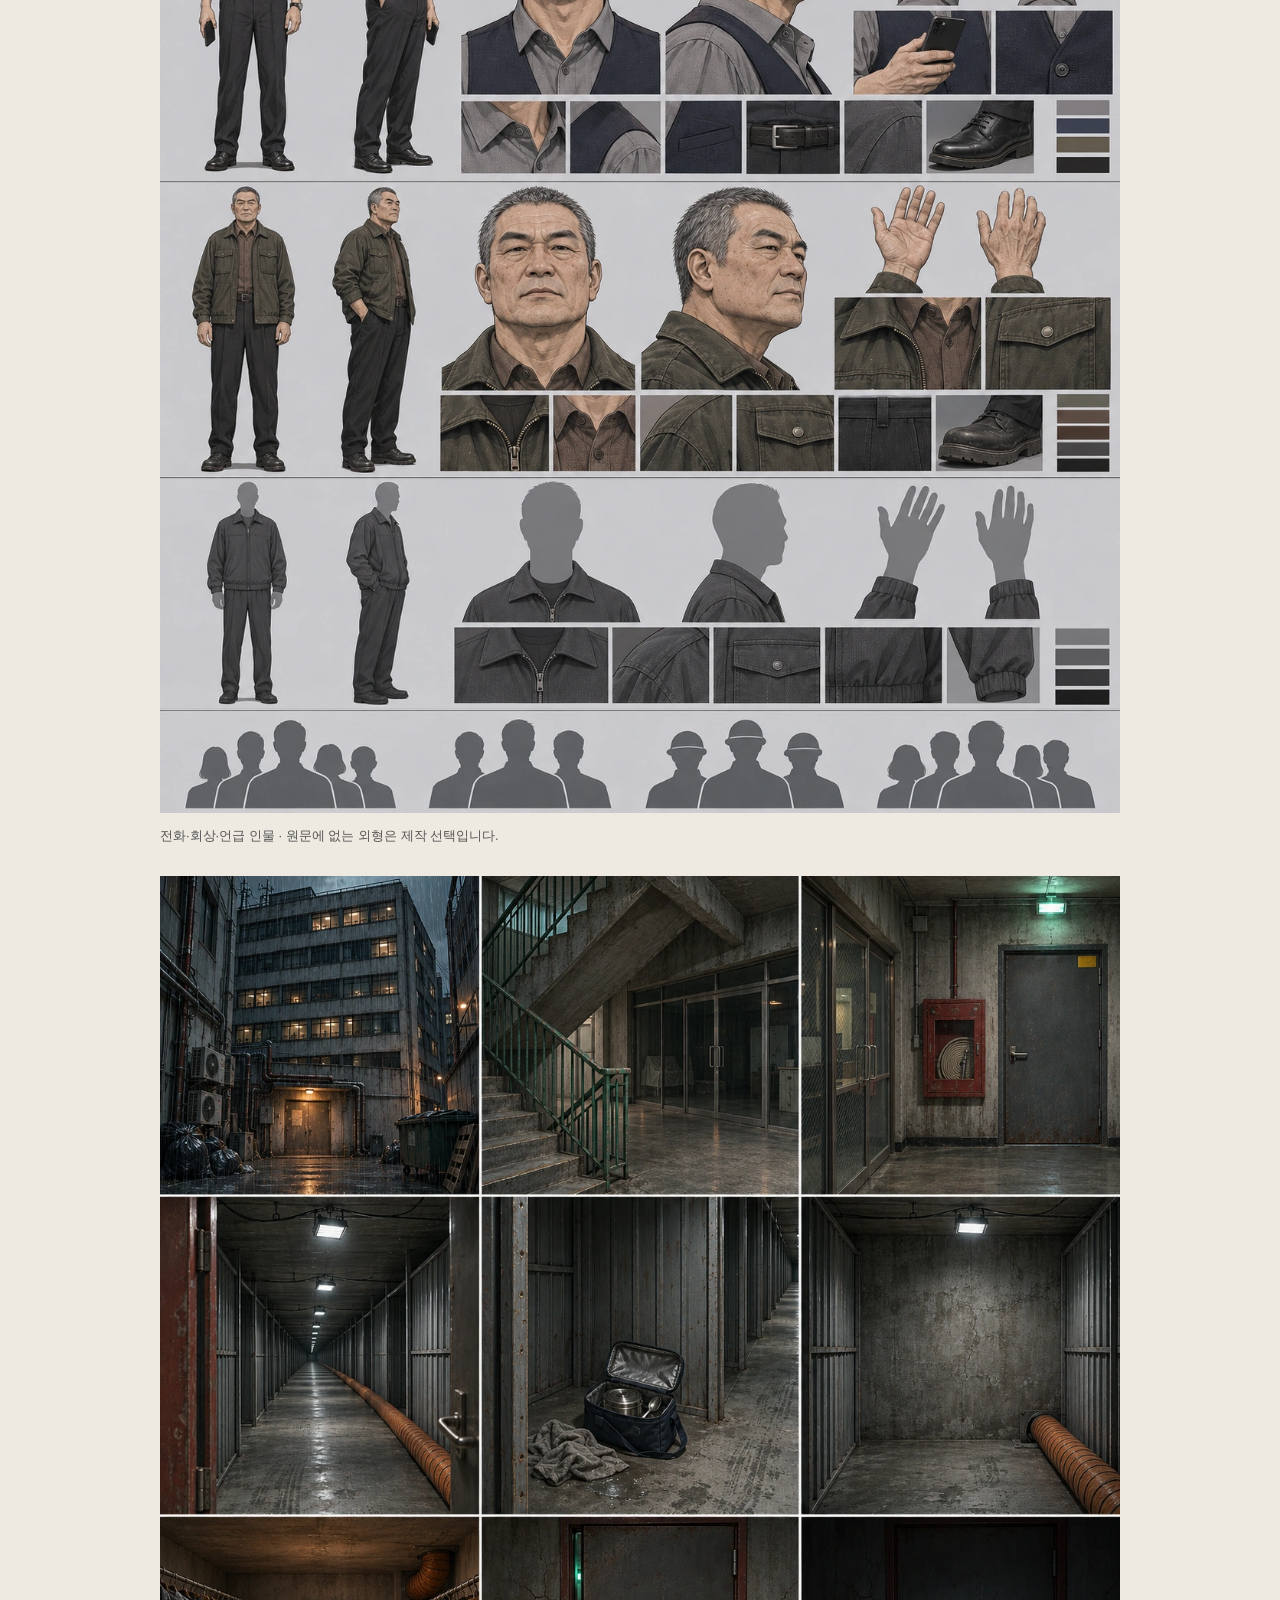
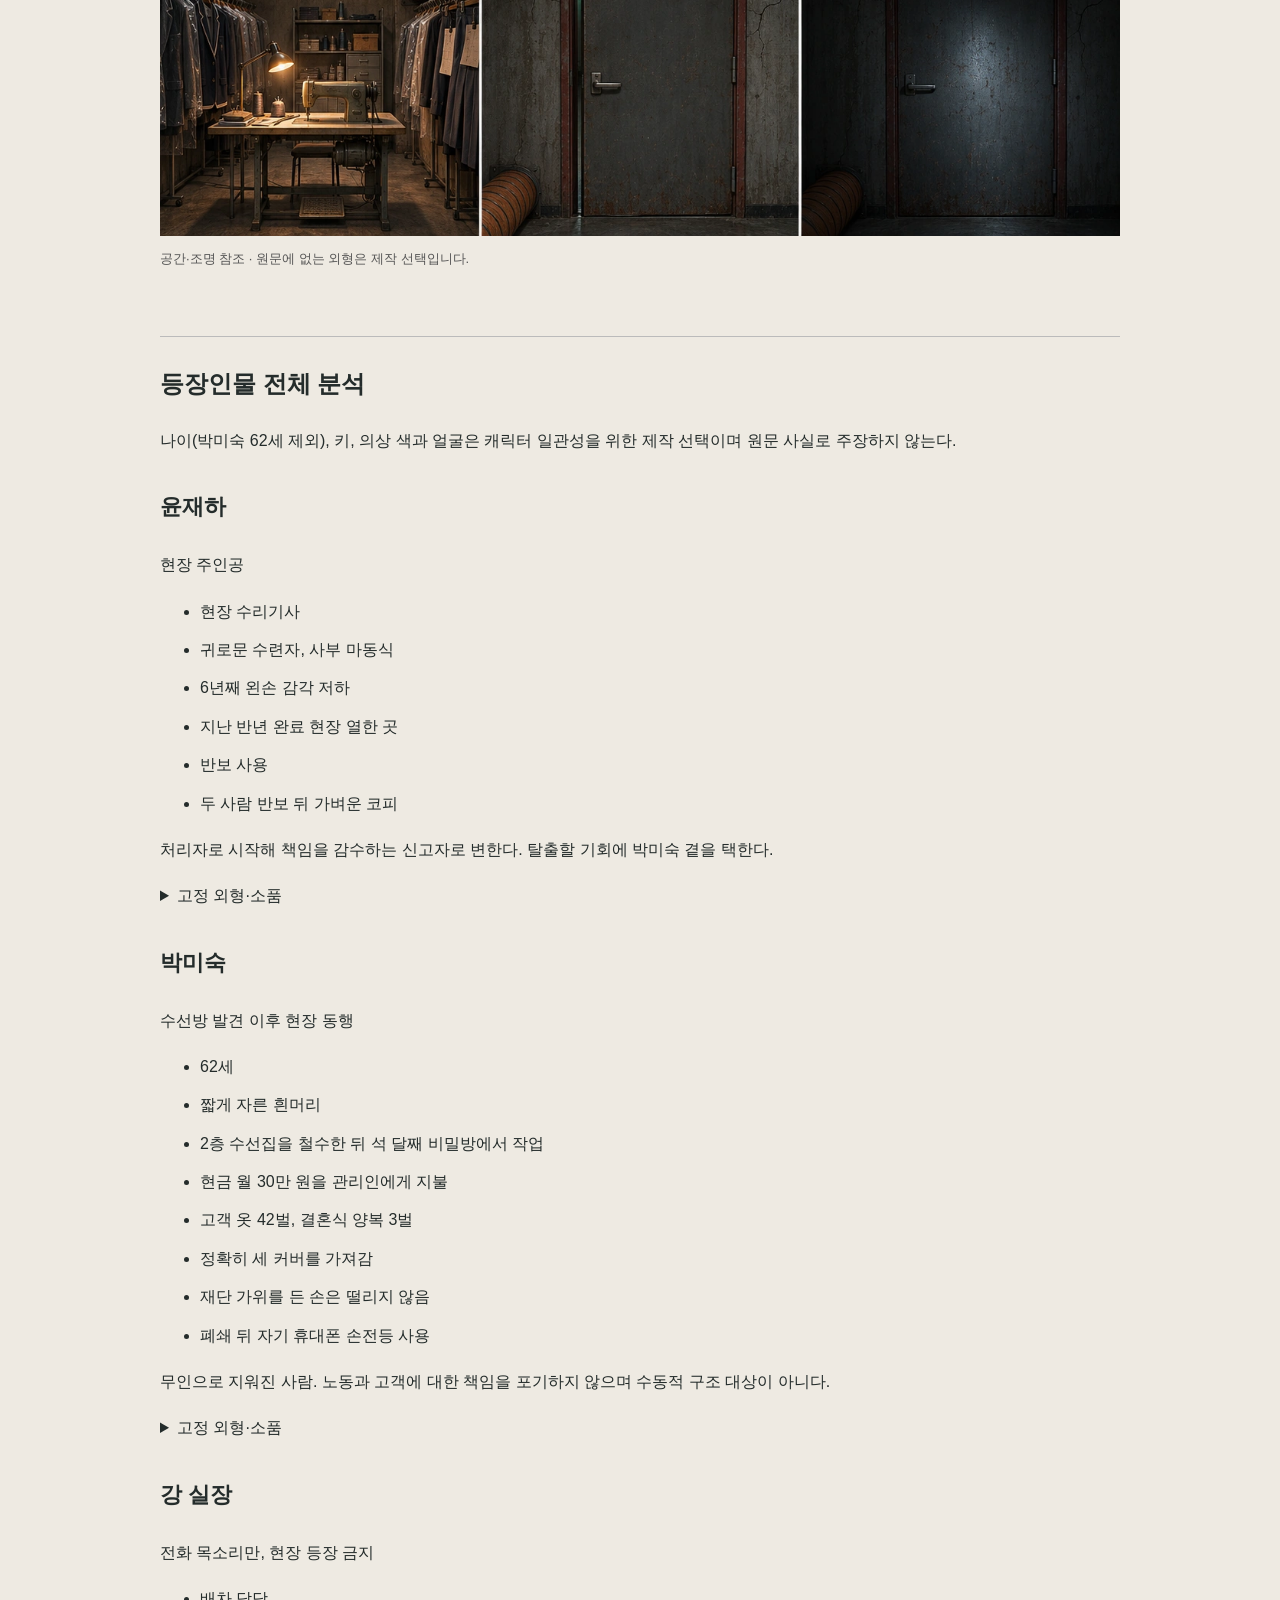
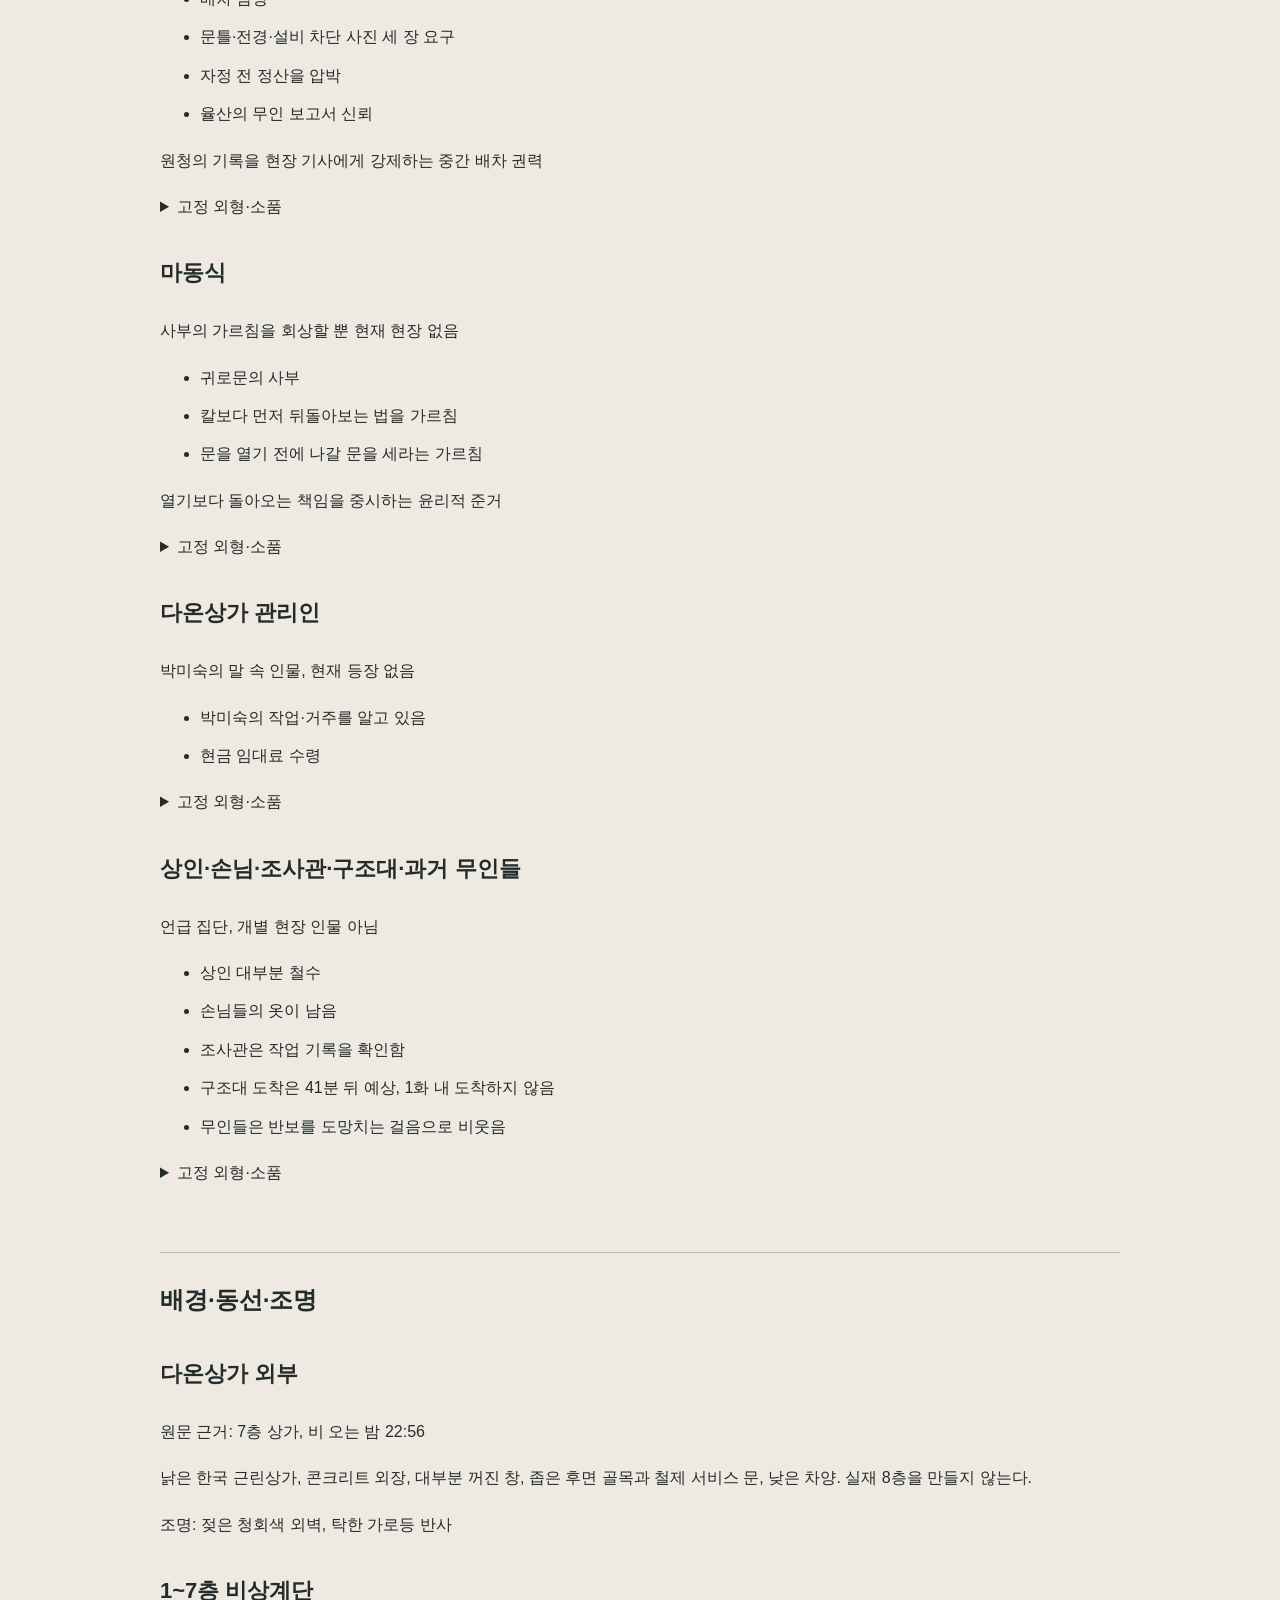
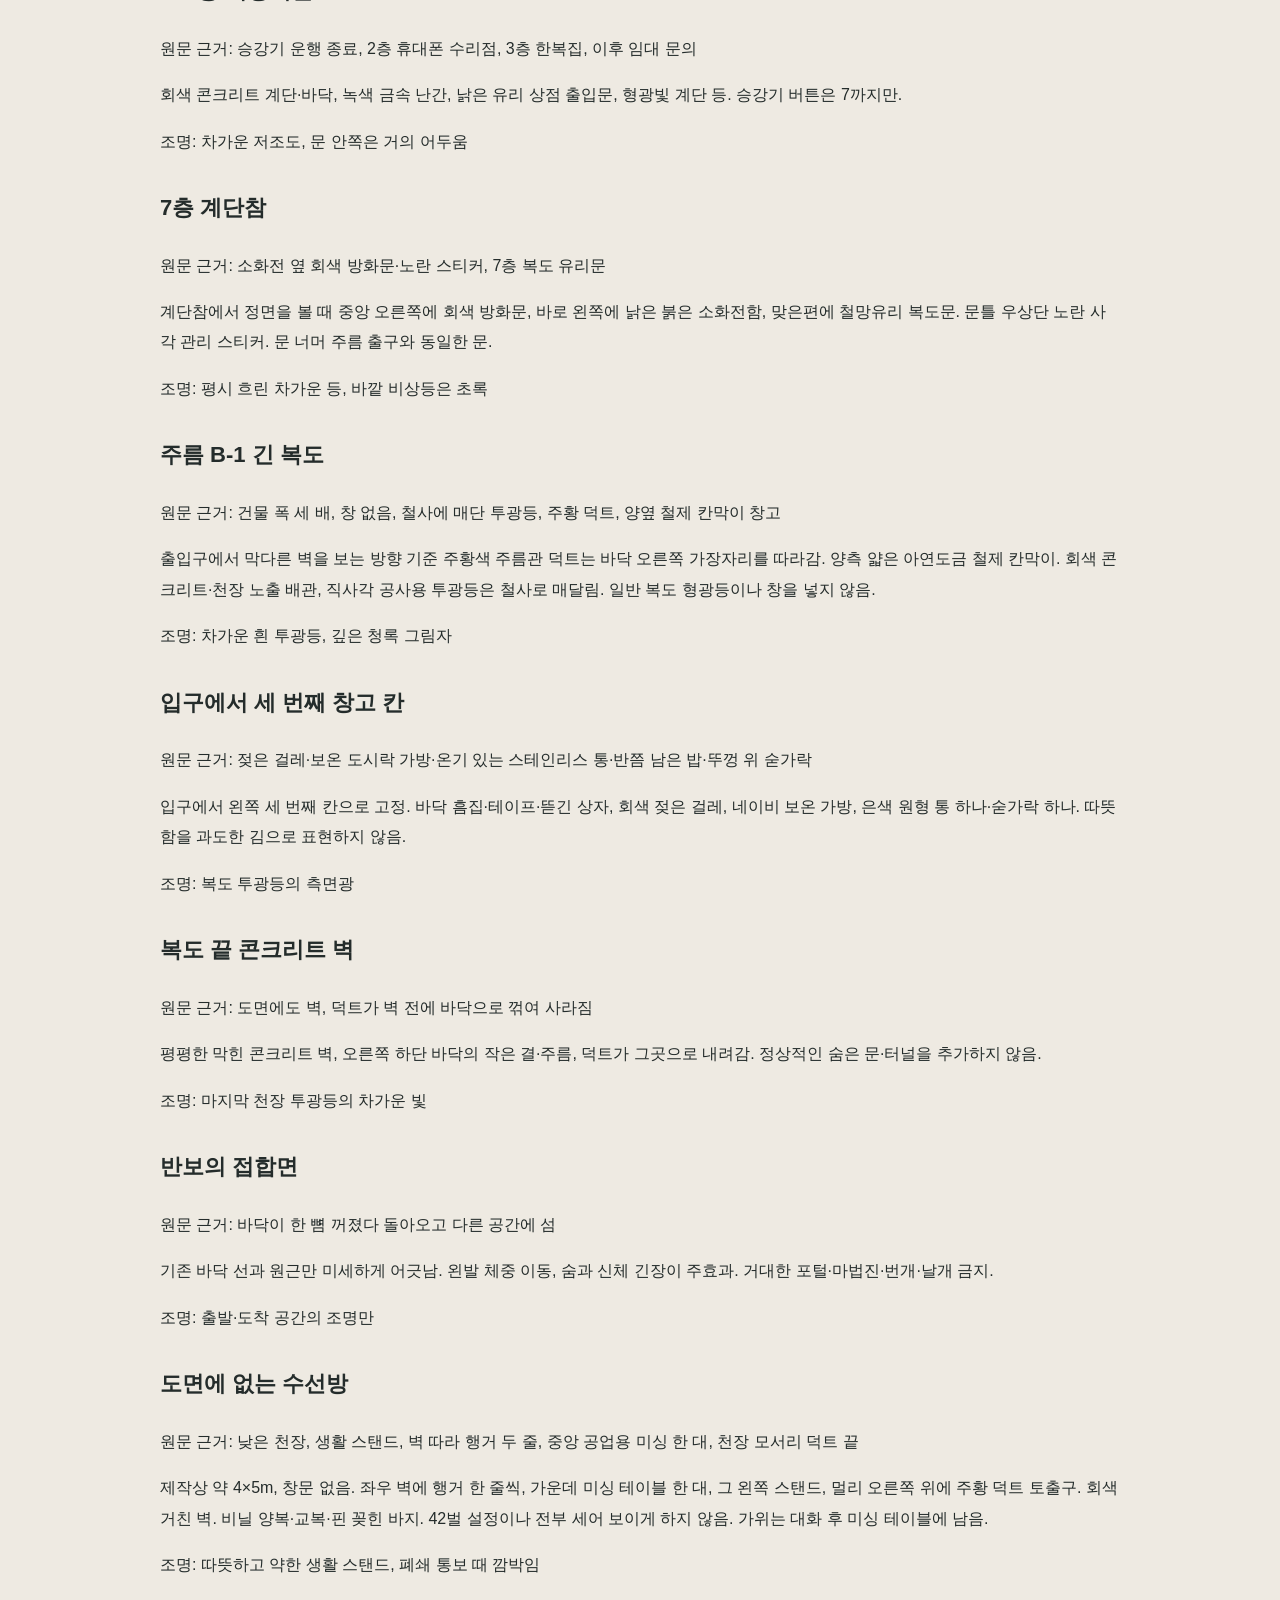
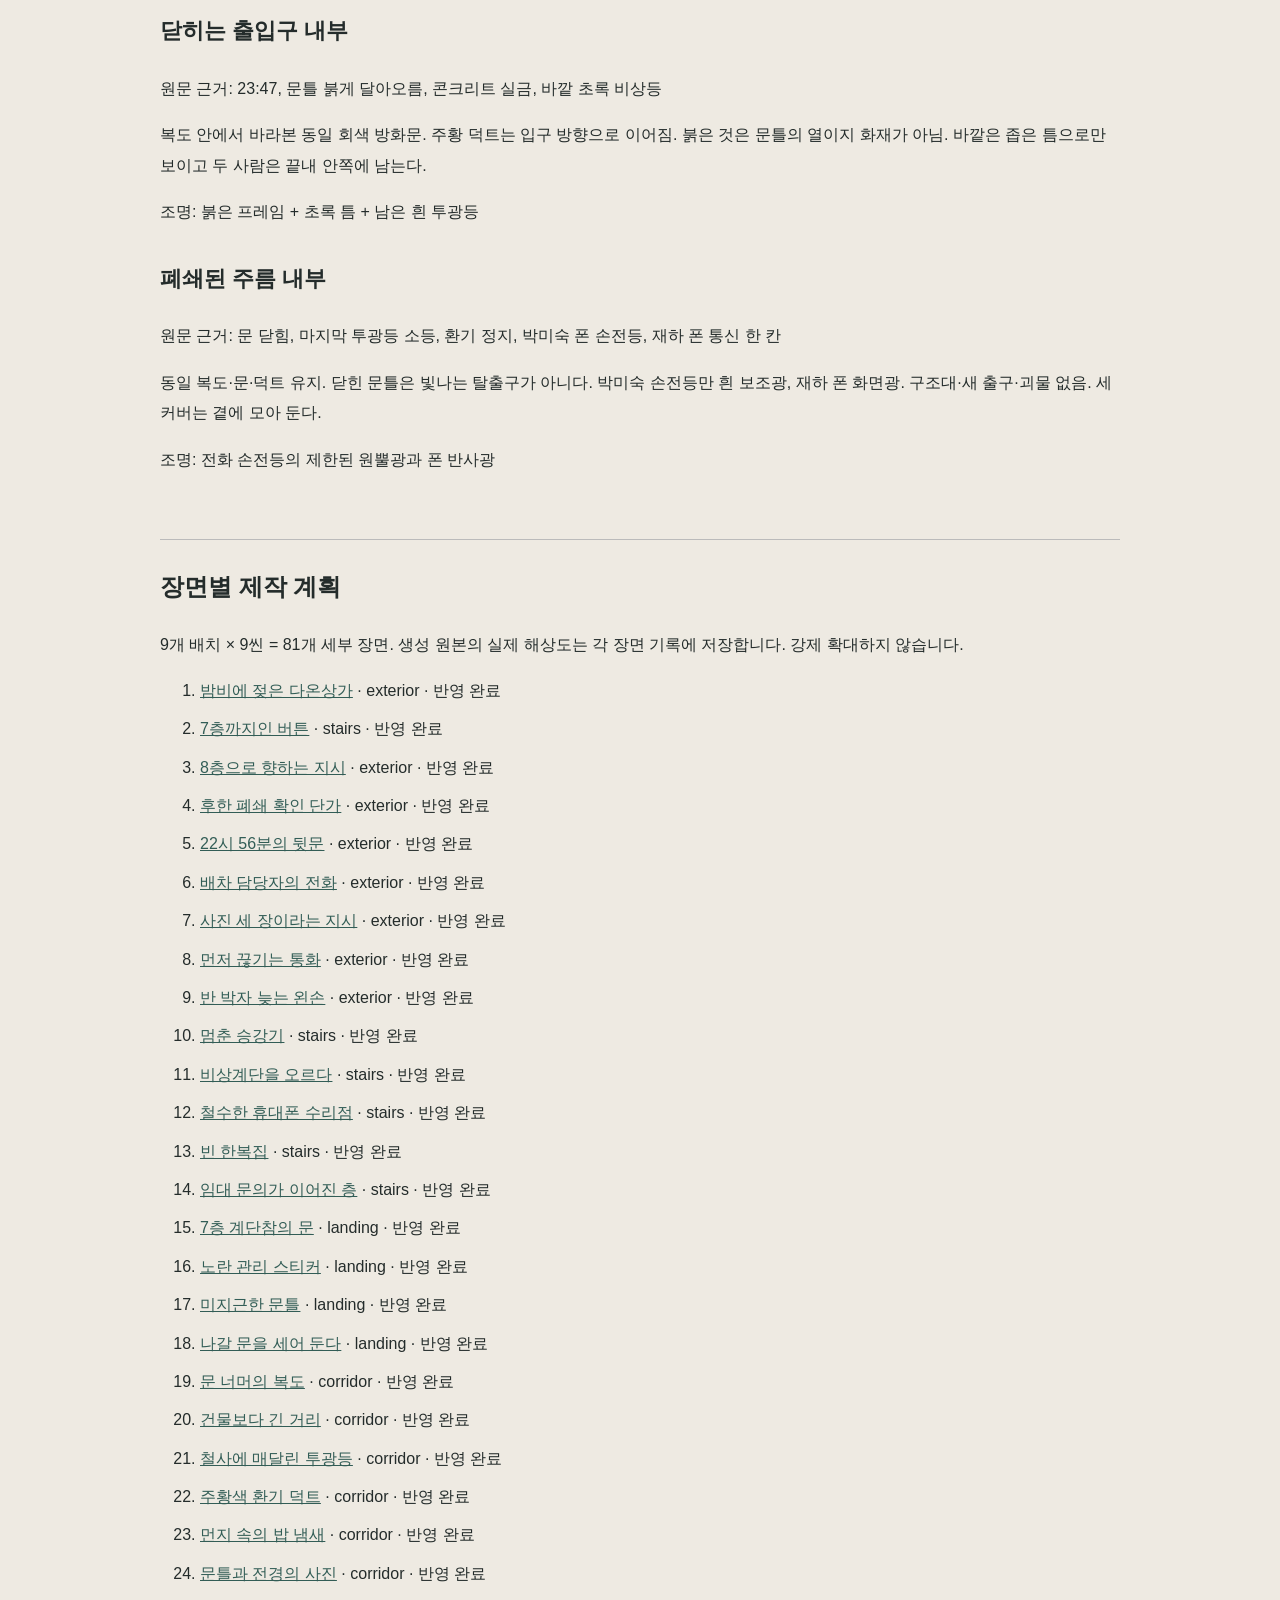
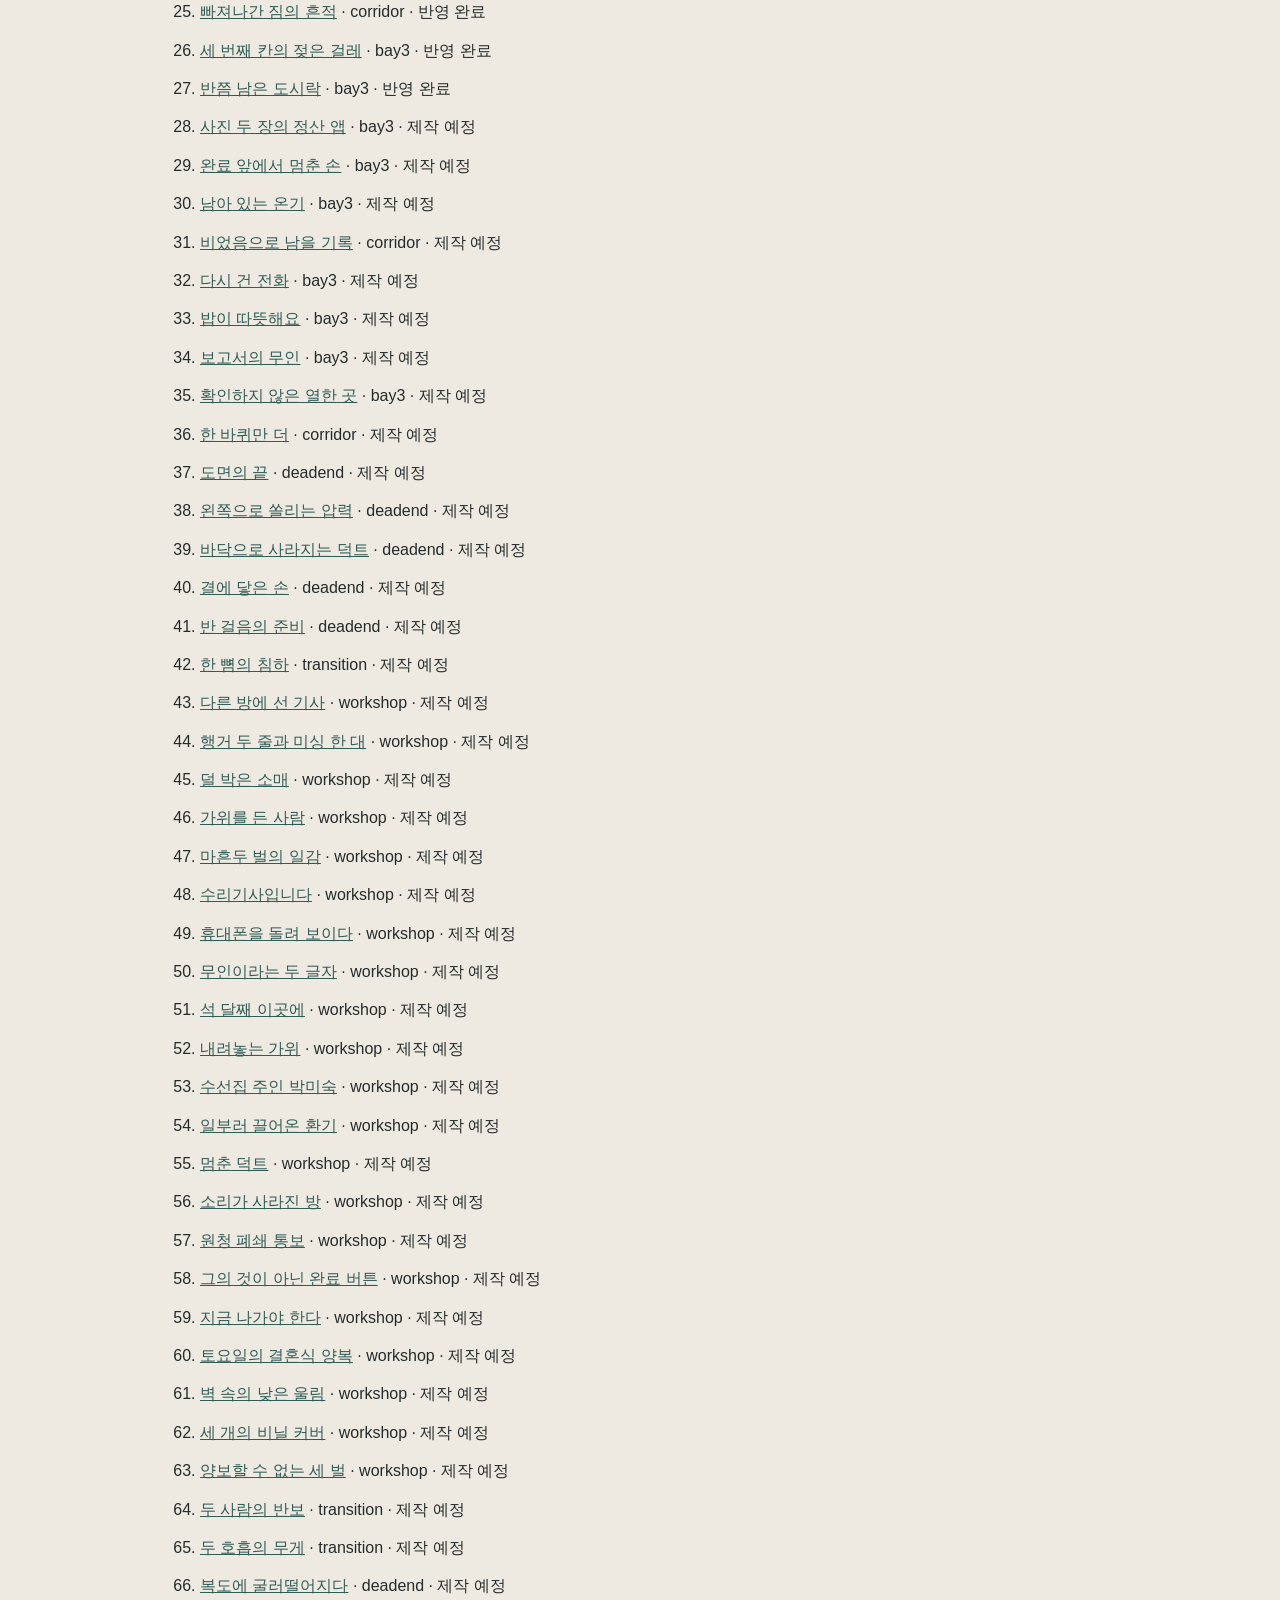
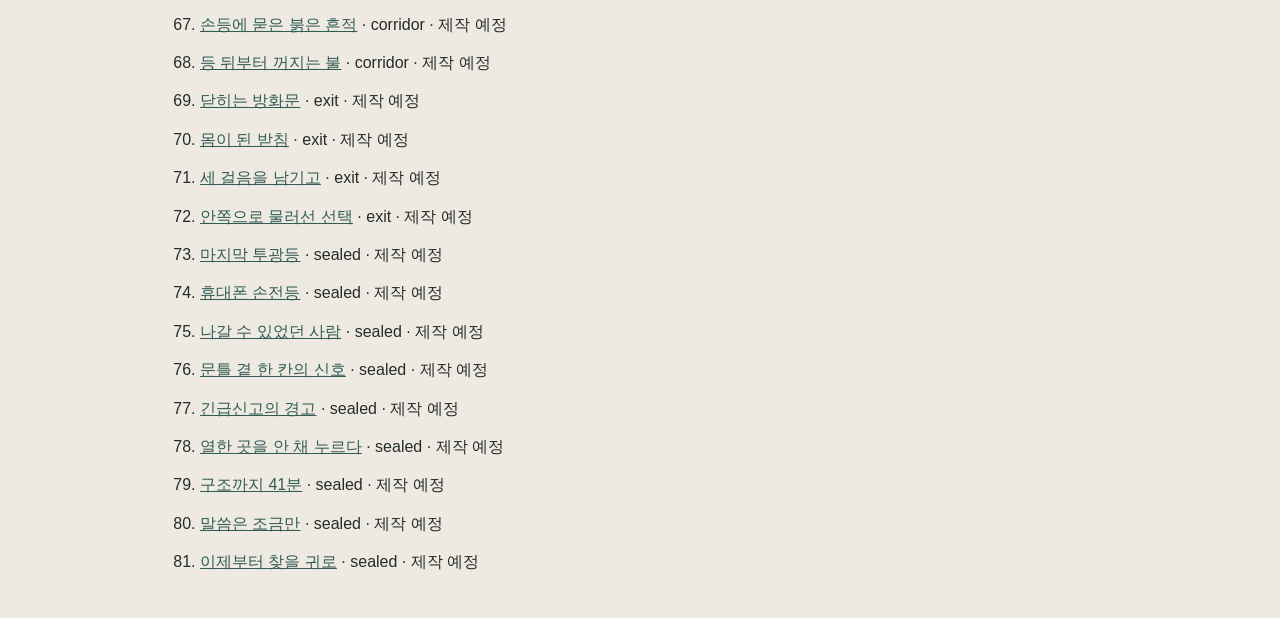
==== commit d9f586f7: "Add scenes 019 to 027 in story order" ====
--- a/production.html
+++ b/production.html
@@ -22,4 +22,4 @@
   &quot;status&quot;: &quot;성별·나이·외형을 원문이 정하지 않음. 얼굴 없는 중립 실루엣만 사용, 서사 이미지에 삽입하지 않는다.&quot;
 }</pre></details></section><section><h3>상인·손님·조사관·구조대·과거 무인들</h3><p>언급 집단, 개별 현장 인물 아님</p><ul><li>상인 대부분 철수</li><li>손님들의 옷이 남음</li><li>조사관은 작업 기록을 확인함</li><li>구조대 도착은 41분 뒤 예상, 1화 내 도착하지 않음</li><li>무인들은 반보를 도망치는 걸음으로 비웃음</li></ul><p></p><details><summary>고정 외형·소품</summary><pre>{
   &quot;status&quot;: &quot;얼굴·제복·구조 장면을 만들어 넣지 않는다. 시트의 군집 아이콘은 제작 문서에만 사용한다.&quot;
-}</pre></details></section><h2>배경·동선·조명</h2><section><h3>다온상가 외부</h3><p>원문 근거: 7층 상가, 비 오는 밤 22:56</p><p>낡은 한국 근린상가, 콘크리트 외장, 대부분 꺼진 창, 좁은 후면 골목과 철제 서비스 문, 낮은 차양. 실재 8층을 만들지 않는다.</p><p>조명: 젖은 청회색 외벽, 탁한 가로등 반사</p></section><section><h3>1~7층 비상계단</h3><p>원문 근거: 승강기 운행 종료, 2층 휴대폰 수리점, 3층 한복집, 이후 임대 문의</p><p>회색 콘크리트 계단·바닥, 녹색 금속 난간, 낡은 유리 상점 출입문, 형광빛 계단 등. 승강기 버튼은 7까지만.</p><p>조명: 차가운 저조도, 문 안쪽은 거의 어두움</p></section><section><h3>7층 계단참</h3><p>원문 근거: 소화전 옆 회색 방화문·노란 스티커, 7층 복도 유리문</p><p>계단참에서 정면을 볼 때 중앙 오른쪽에 회색 방화문, 바로 왼쪽에 낡은 붉은 소화전함, 맞은편에 철망유리 복도문. 문틀 우상단 노란 사각 관리 스티커. 문 너머 주름 출구와 동일한 문.</p><p>조명: 평시 흐린 차가운 등, 바깥 비상등은 초록</p></section><section><h3>주름 B-1 긴 복도</h3><p>원문 근거: 건물 폭 세 배, 창 없음, 철사에 매단 투광등, 주황 덕트, 양옆 철제 칸막이 창고</p><p>출입구에서 막다른 벽을 보는 방향 기준 주황색 주름관 덕트는 바닥 오른쪽 가장자리를 따라감. 양측 얇은 아연도금 철제 칸막이. 회색 콘크리트·천장 노출 배관, 직사각 공사용 투광등은 철사로 매달림. 일반 복도 형광등이나 창을 넣지 않음.</p><p>조명: 차가운 흰 투광등, 깊은 청록 그림자</p></section><section><h3>입구에서 세 번째 창고 칸</h3><p>원문 근거: 젖은 걸레·보온 도시락 가방·온기 있는 스테인리스 통·반쯤 남은 밥·뚜껑 위 숟가락</p><p>입구에서 왼쪽 세 번째 칸으로 고정. 바닥 흠집·테이프·뜯긴 상자, 회색 젖은 걸레, 네이비 보온 가방, 은색 원형 통 하나·숟가락 하나. 따뜻함을 과도한 김으로 표현하지 않음.</p><p>조명: 복도 투광등의 측면광</p></section><section><h3>복도 끝 콘크리트 벽</h3><p>원문 근거: 도면에도 벽, 덕트가 벽 전에 바닥으로 꺾여 사라짐</p><p>평평한 막힌 콘크리트 벽, 오른쪽 하단 바닥의 작은 결·주름, 덕트가 그곳으로 내려감. 정상적인 숨은 문·터널을 추가하지 않음.</p><p>조명: 마지막 천장 투광등의 차가운 빛</p></section><section><h3>반보의 접합면</h3><p>원문 근거: 바닥이 한 뼘 꺼졌다 돌아오고 다른 공간에 섬</p><p>기존 바닥 선과 원근만 미세하게 어긋남. 왼발 체중 이동, 숨과 신체 긴장이 주효과. 거대한 포털·마법진·번개·날개 금지.</p><p>조명: 출발·도착 공간의 조명만</p></section><section><h3>도면에 없는 수선방</h3><p>원문 근거: 낮은 천장, 생활 스탠드, 벽 따라 행거 두 줄, 중앙 공업용 미싱 한 대, 천장 모서리 덕트 끝</p><p>제작상 약 4×5m, 창문 없음. 좌우 벽에 행거 한 줄씩, 가운데 미싱 테이블 한 대, 그 왼쪽 스탠드, 멀리 오른쪽 위에 주황 덕트 토출구. 회색 거친 벽. 비닐 양복·교복·핀 꽂힌 바지. 42벌 설정이나 전부 세어 보이게 하지 않음. 가위는 대화 후 미싱 테이블에 남음.</p><p>조명: 따뜻하고 약한 생활 스탠드, 폐쇄 통보 때 깜박임</p></section><section><h3>닫히는 출입구 내부</h3><p>원문 근거: 23:47, 문틀 붉게 달아오름, 콘크리트 실금, 바깥 초록 비상등</p><p>복도 안에서 바라본 동일 회색 방화문. 주황 덕트는 입구 방향으로 이어짐. 붉은 것은 문틀의 열이지 화재가 아님. 바깥은 좁은 틈으로만 보이고 두 사람은 끝내 안쪽에 남는다.</p><p>조명: 붉은 프레임 + 초록 틈 + 남은 흰 투광등</p></section><section><h3>폐쇄된 주름 내부</h3><p>원문 근거: 문 닫힘, 마지막 투광등 소등, 환기 정지, 박미숙 폰 손전등, 재하 폰 통신 한 칸</p><p>동일 복도·문·덕트 유지. 닫힌 문틀은 빛나는 탈출구가 아니다. 박미숙 손전등만 흰 보조광, 재하 폰 화면광. 구조대·새 출구·괴물 없음. 세 커버는 곁에 모아 둔다.</p><p>조명: 전화 손전등의 제한된 원뿔광과 폰 반사광</p></section><h2>장면별 제작 계획</h2><p>9개 배치 × 9씬 = 81개 세부 장면. 생성 원본의 실제 해상도는 각 장면 기록에 저장합니다. 강제 확대하지 않습니다.</p><ol><li><a href="index.html#p0002">밤비에 젖은 다온상가</a> · exterior · 반영 완료</li><li><a href="index.html#p0002">7층까지인 버튼</a> · stairs · 반영 완료</li><li><a href="index.html#p0003">8층으로 향하는 지시</a> · exterior · 반영 완료</li><li><a href="index.html#p0004">후한 폐쇄 확인 단가</a> · exterior · 반영 완료</li><li><a href="index.html#p0005">22시 56분의 뒷문</a> · exterior · 반영 완료</li><li><a href="index.html#p0006">배차 담당자의 전화</a> · exterior · 반영 완료</li><li><a href="index.html#p0009">사진 세 장이라는 지시</a> · exterior · 반영 완료</li><li><a href="index.html#p0012">먼저 끊기는 통화</a> · exterior · 반영 완료</li><li><a href="index.html#p0013">반 박자 늦는 왼손</a> · exterior · 반영 완료</li><li><a href="index.html#p0015">멈춘 승강기</a> · stairs · 반영 완료</li><li><a href="index.html#p0015">비상계단을 오르다</a> · stairs · 반영 완료</li><li><a href="index.html#p0015">철수한 휴대폰 수리점</a> · stairs · 반영 완료</li><li><a href="index.html#p0015">빈 한복집</a> · stairs · 반영 완료</li><li><a href="index.html#p0015">임대 문의가 이어진 층</a> · stairs · 반영 완료</li><li><a href="index.html#p0016">7층 계단참의 문</a> · landing · 반영 완료</li><li><a href="index.html#p0018">노란 관리 스티커</a> · landing · 반영 완료</li><li><a href="index.html#p0020">미지근한 문틀</a> · landing · 반영 완료</li><li><a href="index.html#p0023">나갈 문을 세어 둔다</a> · landing · 반영 완료</li><li><a href="index.html#p0025">문 너머의 복도</a> · corridor · 제작 예정</li><li><a href="index.html#p0026">건물보다 긴 거리</a> · corridor · 제작 예정</li><li><a href="index.html#p0026">철사에 매달린 투광등</a> · corridor · 제작 예정</li><li><a href="index.html#p0026">주황색 환기 덕트</a> · corridor · 제작 예정</li><li><a href="index.html#p0028">먼지 속의 밥 냄새</a> · corridor · 제작 예정</li><li><a href="index.html#p0029">문틀과 전경의 사진</a> · corridor · 제작 예정</li><li><a href="index.html#p0030">빠져나간 짐의 흔적</a> · corridor · 제작 예정</li><li><a href="index.html#p0032">세 번째 칸의 젖은 걸레</a> · bay3 · 제작 예정</li><li><a href="index.html#p0033">반쯤 남은 도시락</a> · bay3 · 제작 예정</li><li><a href="index.html#p0035">사진 두 장의 정산 앱</a> · bay3 · 제작 예정</li><li><a href="index.html#p0037">완료 앞에서 멈춘 손</a> · bay3 · 제작 예정</li><li><a href="index.html#p0038">남아 있는 온기</a> · bay3 · 제작 예정</li><li><a href="index.html#p0039">비었음으로 남을 기록</a> · corridor · 제작 예정</li><li><a href="index.html#p0040">다시 건 전화</a> · bay3 · 제작 예정</li><li><a href="index.html#p0043">밥이 따뜻해요</a> · bay3 · 제작 예정</li><li><a href="index.html#p0045">보고서의 무인</a> · bay3 · 제작 예정</li><li><a href="index.html#p0046">확인하지 않은 열한 곳</a> · bay3 · 제작 예정</li><li><a href="index.html#p0049">한 바퀴만 더</a> · corridor · 제작 예정</li><li><a href="index.html#p0051">도면의 끝</a> · deadend · 제작 예정</li><li><a href="index.html#p0052">왼쪽으로 쏠리는 압력</a> · deadend · 제작 예정</li><li><a href="index.html#p0052">바닥으로 사라지는 덕트</a> · deadend · 제작 예정</li><li><a href="index.html#p0054">결에 닿은 손</a> · deadend · 제작 예정</li><li><a href="index.html#p0055">반 걸음의 준비</a> · deadend · 제작 예정</li><li><a href="index.html#p0056">한 뼘의 침하</a> · transition · 제작 예정</li><li><a href="index.html#p0057">다른 방에 선 기사</a> · workshop · 제작 예정</li><li><a href="index.html#p0058">행거 두 줄과 미싱 한 대</a> · workshop · 제작 예정</li><li><a href="index.html#p0059">덜 박은 소매</a> · workshop · 제작 예정</li><li><a href="index.html#p0062">가위를 든 사람</a> · workshop · 제작 예정</li><li><a href="index.html#p0063">마흔두 벌의 일감</a> · workshop · 제작 예정</li><li><a href="index.html#p0064">수리기사입니다</a> · workshop · 제작 예정</li><li><a href="index.html#p0066">휴대폰을 돌려 보이다</a> · workshop · 제작 예정</li><li><a href="index.html#p0067">무인이라는 두 글자</a> · workshop · 제작 예정</li><li><a href="index.html#p0068">석 달째 이곳에</a> · workshop · 제작 예정</li><li><a href="index.html#p0070">내려놓는 가위</a> · workshop · 제작 예정</li><li><a href="index.html#p0070">수선집 주인 박미숙</a> · workshop · 제작 예정</li><li><a href="index.html#p0071">일부러 끌어온 환기</a> · workshop · 제작 예정</li><li><a href="index.html#p0073">멈춘 덕트</a> · workshop · 제작 예정</li><li><a href="index.html#p0074">소리가 사라진 방</a> · workshop · 제작 예정</li><li><a href="index.html#p0076">원청 폐쇄 통보</a> · workshop · 제작 예정</li><li><a href="index.html#p0078">그의 것이 아닌 완료 버튼</a> · workshop · 제작 예정</li><li><a href="index.html#p0080">지금 나가야 한다</a> · workshop · 제작 예정</li><li><a href="index.html#p0083">토요일의 결혼식 양복</a> · workshop · 제작 예정</li><li><a href="index.html#p0084">벽 속의 낮은 울림</a> · workshop · 제작 예정</li><li><a href="index.html#p0086">세 개의 비닐 커버</a> · workshop · 제작 예정</li><li><a href="index.html#p0087">양보할 수 없는 세 벌</a> · workshop · 제작 예정</li><li><a href="index.html#p0090">두 사람의 반보</a> · transition · 제작 예정</li><li><a href="index.html#p0092">두 호흡의 무게</a> · transition · 제작 예정</li><li><a href="index.html#p0093">복도에 굴러떨어지다</a> · deadend · 제작 예정</li><li><a href="index.html#p0094">손등에 묻은 붉은 흔적</a> · corridor · 제작 예정</li><li><a href="index.html#p0098">등 뒤부터 꺼지는 불</a> · corridor · 제작 예정</li><li><a href="index.html#p0100">닫히는 방화문</a> · exit · 제작 예정</li><li><a href="index.html#p0102">몸이 된 받침</a> · exit · 제작 예정</li><li><a href="index.html#p0106">세 걸음을 남기고</a> · exit · 제작 예정</li><li><a href="index.html#p0111">안쪽으로 물러선 선택</a> · exit · 제작 예정</li><li><a href="index.html#p0113">마지막 투광등</a> · sealed · 제작 예정</li><li><a href="index.html#p0114">휴대폰 손전등</a> · sealed · 제작 예정</li><li><a href="index.html#p0115">나갈 수 있었던 사람</a> · sealed · 제작 예정</li><li><a href="index.html#p0116">문틀 곁 한 칸의 신호</a> · sealed · 제작 예정</li><li><a href="index.html#p0118">긴급신고의 경고</a> · sealed · 제작 예정</li><li><a href="index.html#p0120">열한 곳을 안 채 누르다</a> · sealed · 제작 예정</li><li><a href="index.html#p0121">구조까지 41분</a> · sealed · 제작 예정</li><li><a href="index.html#p0125">말씀은 조금만</a> · sealed · 제작 예정</li><li><a href="index.html#p0127">이제부터 찾을 귀로</a> · sealed · 제작 예정</li></ol></body></html>+}</pre></details></section><h2>배경·동선·조명</h2><section><h3>다온상가 외부</h3><p>원문 근거: 7층 상가, 비 오는 밤 22:56</p><p>낡은 한국 근린상가, 콘크리트 외장, 대부분 꺼진 창, 좁은 후면 골목과 철제 서비스 문, 낮은 차양. 실재 8층을 만들지 않는다.</p><p>조명: 젖은 청회색 외벽, 탁한 가로등 반사</p></section><section><h3>1~7층 비상계단</h3><p>원문 근거: 승강기 운행 종료, 2층 휴대폰 수리점, 3층 한복집, 이후 임대 문의</p><p>회색 콘크리트 계단·바닥, 녹색 금속 난간, 낡은 유리 상점 출입문, 형광빛 계단 등. 승강기 버튼은 7까지만.</p><p>조명: 차가운 저조도, 문 안쪽은 거의 어두움</p></section><section><h3>7층 계단참</h3><p>원문 근거: 소화전 옆 회색 방화문·노란 스티커, 7층 복도 유리문</p><p>계단참에서 정면을 볼 때 중앙 오른쪽에 회색 방화문, 바로 왼쪽에 낡은 붉은 소화전함, 맞은편에 철망유리 복도문. 문틀 우상단 노란 사각 관리 스티커. 문 너머 주름 출구와 동일한 문.</p><p>조명: 평시 흐린 차가운 등, 바깥 비상등은 초록</p></section><section><h3>주름 B-1 긴 복도</h3><p>원문 근거: 건물 폭 세 배, 창 없음, 철사에 매단 투광등, 주황 덕트, 양옆 철제 칸막이 창고</p><p>출입구에서 막다른 벽을 보는 방향 기준 주황색 주름관 덕트는 바닥 오른쪽 가장자리를 따라감. 양측 얇은 아연도금 철제 칸막이. 회색 콘크리트·천장 노출 배관, 직사각 공사용 투광등은 철사로 매달림. 일반 복도 형광등이나 창을 넣지 않음.</p><p>조명: 차가운 흰 투광등, 깊은 청록 그림자</p></section><section><h3>입구에서 세 번째 창고 칸</h3><p>원문 근거: 젖은 걸레·보온 도시락 가방·온기 있는 스테인리스 통·반쯤 남은 밥·뚜껑 위 숟가락</p><p>입구에서 왼쪽 세 번째 칸으로 고정. 바닥 흠집·테이프·뜯긴 상자, 회색 젖은 걸레, 네이비 보온 가방, 은색 원형 통 하나·숟가락 하나. 따뜻함을 과도한 김으로 표현하지 않음.</p><p>조명: 복도 투광등의 측면광</p></section><section><h3>복도 끝 콘크리트 벽</h3><p>원문 근거: 도면에도 벽, 덕트가 벽 전에 바닥으로 꺾여 사라짐</p><p>평평한 막힌 콘크리트 벽, 오른쪽 하단 바닥의 작은 결·주름, 덕트가 그곳으로 내려감. 정상적인 숨은 문·터널을 추가하지 않음.</p><p>조명: 마지막 천장 투광등의 차가운 빛</p></section><section><h3>반보의 접합면</h3><p>원문 근거: 바닥이 한 뼘 꺼졌다 돌아오고 다른 공간에 섬</p><p>기존 바닥 선과 원근만 미세하게 어긋남. 왼발 체중 이동, 숨과 신체 긴장이 주효과. 거대한 포털·마법진·번개·날개 금지.</p><p>조명: 출발·도착 공간의 조명만</p></section><section><h3>도면에 없는 수선방</h3><p>원문 근거: 낮은 천장, 생활 스탠드, 벽 따라 행거 두 줄, 중앙 공업용 미싱 한 대, 천장 모서리 덕트 끝</p><p>제작상 약 4×5m, 창문 없음. 좌우 벽에 행거 한 줄씩, 가운데 미싱 테이블 한 대, 그 왼쪽 스탠드, 멀리 오른쪽 위에 주황 덕트 토출구. 회색 거친 벽. 비닐 양복·교복·핀 꽂힌 바지. 42벌 설정이나 전부 세어 보이게 하지 않음. 가위는 대화 후 미싱 테이블에 남음.</p><p>조명: 따뜻하고 약한 생활 스탠드, 폐쇄 통보 때 깜박임</p></section><section><h3>닫히는 출입구 내부</h3><p>원문 근거: 23:47, 문틀 붉게 달아오름, 콘크리트 실금, 바깥 초록 비상등</p><p>복도 안에서 바라본 동일 회색 방화문. 주황 덕트는 입구 방향으로 이어짐. 붉은 것은 문틀의 열이지 화재가 아님. 바깥은 좁은 틈으로만 보이고 두 사람은 끝내 안쪽에 남는다.</p><p>조명: 붉은 프레임 + 초록 틈 + 남은 흰 투광등</p></section><section><h3>폐쇄된 주름 내부</h3><p>원문 근거: 문 닫힘, 마지막 투광등 소등, 환기 정지, 박미숙 폰 손전등, 재하 폰 통신 한 칸</p><p>동일 복도·문·덕트 유지. 닫힌 문틀은 빛나는 탈출구가 아니다. 박미숙 손전등만 흰 보조광, 재하 폰 화면광. 구조대·새 출구·괴물 없음. 세 커버는 곁에 모아 둔다.</p><p>조명: 전화 손전등의 제한된 원뿔광과 폰 반사광</p></section><h2>장면별 제작 계획</h2><p>9개 배치 × 9씬 = 81개 세부 장면. 생성 원본의 실제 해상도는 각 장면 기록에 저장합니다. 강제 확대하지 않습니다.</p><ol><li><a href="index.html#p0002">밤비에 젖은 다온상가</a> · exterior · 반영 완료</li><li><a href="index.html#p0002">7층까지인 버튼</a> · stairs · 반영 완료</li><li><a href="index.html#p0003">8층으로 향하는 지시</a> · exterior · 반영 완료</li><li><a href="index.html#p0004">후한 폐쇄 확인 단가</a> · exterior · 반영 완료</li><li><a href="index.html#p0005">22시 56분의 뒷문</a> · exterior · 반영 완료</li><li><a href="index.html#p0006">배차 담당자의 전화</a> · exterior · 반영 완료</li><li><a href="index.html#p0009">사진 세 장이라는 지시</a> · exterior · 반영 완료</li><li><a href="index.html#p0012">먼저 끊기는 통화</a> · exterior · 반영 완료</li><li><a href="index.html#p0013">반 박자 늦는 왼손</a> · exterior · 반영 완료</li><li><a href="index.html#p0015">멈춘 승강기</a> · stairs · 반영 완료</li><li><a href="index.html#p0015">비상계단을 오르다</a> · stairs · 반영 완료</li><li><a href="index.html#p0015">철수한 휴대폰 수리점</a> · stairs · 반영 완료</li><li><a href="index.html#p0015">빈 한복집</a> · stairs · 반영 완료</li><li><a href="index.html#p0015">임대 문의가 이어진 층</a> · stairs · 반영 완료</li><li><a href="index.html#p0016">7층 계단참의 문</a> · landing · 반영 완료</li><li><a href="index.html#p0018">노란 관리 스티커</a> · landing · 반영 완료</li><li><a href="index.html#p0020">미지근한 문틀</a> · landing · 반영 완료</li><li><a href="index.html#p0023">나갈 문을 세어 둔다</a> · landing · 반영 완료</li><li><a href="index.html#p0025">문 너머의 복도</a> · corridor · 반영 완료</li><li><a href="index.html#p0026">건물보다 긴 거리</a> · corridor · 반영 완료</li><li><a href="index.html#p0026">철사에 매달린 투광등</a> · corridor · 반영 완료</li><li><a href="index.html#p0026">주황색 환기 덕트</a> · corridor · 반영 완료</li><li><a href="index.html#p0028">먼지 속의 밥 냄새</a> · corridor · 반영 완료</li><li><a href="index.html#p0029">문틀과 전경의 사진</a> · corridor · 반영 완료</li><li><a href="index.html#p0030">빠져나간 짐의 흔적</a> · corridor · 반영 완료</li><li><a href="index.html#p0032">세 번째 칸의 젖은 걸레</a> · bay3 · 반영 완료</li><li><a href="index.html#p0033">반쯤 남은 도시락</a> · bay3 · 반영 완료</li><li><a href="index.html#p0035">사진 두 장의 정산 앱</a> · bay3 · 제작 예정</li><li><a href="index.html#p0037">완료 앞에서 멈춘 손</a> · bay3 · 제작 예정</li><li><a href="index.html#p0038">남아 있는 온기</a> · bay3 · 제작 예정</li><li><a href="index.html#p0039">비었음으로 남을 기록</a> · corridor · 제작 예정</li><li><a href="index.html#p0040">다시 건 전화</a> · bay3 · 제작 예정</li><li><a href="index.html#p0043">밥이 따뜻해요</a> · bay3 · 제작 예정</li><li><a href="index.html#p0045">보고서의 무인</a> · bay3 · 제작 예정</li><li><a href="index.html#p0046">확인하지 않은 열한 곳</a> · bay3 · 제작 예정</li><li><a href="index.html#p0049">한 바퀴만 더</a> · corridor · 제작 예정</li><li><a href="index.html#p0051">도면의 끝</a> · deadend · 제작 예정</li><li><a href="index.html#p0052">왼쪽으로 쏠리는 압력</a> · deadend · 제작 예정</li><li><a href="index.html#p0052">바닥으로 사라지는 덕트</a> · deadend · 제작 예정</li><li><a href="index.html#p0054">결에 닿은 손</a> · deadend · 제작 예정</li><li><a href="index.html#p0055">반 걸음의 준비</a> · deadend · 제작 예정</li><li><a href="index.html#p0056">한 뼘의 침하</a> · transition · 제작 예정</li><li><a href="index.html#p0057">다른 방에 선 기사</a> · workshop · 제작 예정</li><li><a href="index.html#p0058">행거 두 줄과 미싱 한 대</a> · workshop · 제작 예정</li><li><a href="index.html#p0059">덜 박은 소매</a> · workshop · 제작 예정</li><li><a href="index.html#p0062">가위를 든 사람</a> · workshop · 제작 예정</li><li><a href="index.html#p0063">마흔두 벌의 일감</a> · workshop · 제작 예정</li><li><a href="index.html#p0064">수리기사입니다</a> · workshop · 제작 예정</li><li><a href="index.html#p0066">휴대폰을 돌려 보이다</a> · workshop · 제작 예정</li><li><a href="index.html#p0067">무인이라는 두 글자</a> · workshop · 제작 예정</li><li><a href="index.html#p0068">석 달째 이곳에</a> · workshop · 제작 예정</li><li><a href="index.html#p0070">내려놓는 가위</a> · workshop · 제작 예정</li><li><a href="index.html#p0070">수선집 주인 박미숙</a> · workshop · 제작 예정</li><li><a href="index.html#p0071">일부러 끌어온 환기</a> · workshop · 제작 예정</li><li><a href="index.html#p0073">멈춘 덕트</a> · workshop · 제작 예정</li><li><a href="index.html#p0074">소리가 사라진 방</a> · workshop · 제작 예정</li><li><a href="index.html#p0076">원청 폐쇄 통보</a> · workshop · 제작 예정</li><li><a href="index.html#p0078">그의 것이 아닌 완료 버튼</a> · workshop · 제작 예정</li><li><a href="index.html#p0080">지금 나가야 한다</a> · workshop · 제작 예정</li><li><a href="index.html#p0083">토요일의 결혼식 양복</a> · workshop · 제작 예정</li><li><a href="index.html#p0084">벽 속의 낮은 울림</a> · workshop · 제작 예정</li><li><a href="index.html#p0086">세 개의 비닐 커버</a> · workshop · 제작 예정</li><li><a href="index.html#p0087">양보할 수 없는 세 벌</a> · workshop · 제작 예정</li><li><a href="index.html#p0090">두 사람의 반보</a> · transition · 제작 예정</li><li><a href="index.html#p0092">두 호흡의 무게</a> · transition · 제작 예정</li><li><a href="index.html#p0093">복도에 굴러떨어지다</a> · deadend · 제작 예정</li><li><a href="index.html#p0094">손등에 묻은 붉은 흔적</a> · corridor · 제작 예정</li><li><a href="index.html#p0098">등 뒤부터 꺼지는 불</a> · corridor · 제작 예정</li><li><a href="index.html#p0100">닫히는 방화문</a> · exit · 제작 예정</li><li><a href="index.html#p0102">몸이 된 받침</a> · exit · 제작 예정</li><li><a href="index.html#p0106">세 걸음을 남기고</a> · exit · 제작 예정</li><li><a href="index.html#p0111">안쪽으로 물러선 선택</a> · exit · 제작 예정</li><li><a href="index.html#p0113">마지막 투광등</a> · sealed · 제작 예정</li><li><a href="index.html#p0114">휴대폰 손전등</a> · sealed · 제작 예정</li><li><a href="index.html#p0115">나갈 수 있었던 사람</a> · sealed · 제작 예정</li><li><a href="index.html#p0116">문틀 곁 한 칸의 신호</a> · sealed · 제작 예정</li><li><a href="index.html#p0118">긴급신고의 경고</a> · sealed · 제작 예정</li><li><a href="index.html#p0120">열한 곳을 안 채 누르다</a> · sealed · 제작 예정</li><li><a href="index.html#p0121">구조까지 41분</a> · sealed · 제작 예정</li><li><a href="index.html#p0125">말씀은 조금만</a> · sealed · 제작 예정</li><li><a href="index.html#p0127">이제부터 찾을 귀로</a> · sealed · 제작 예정</li></ol></body></html>
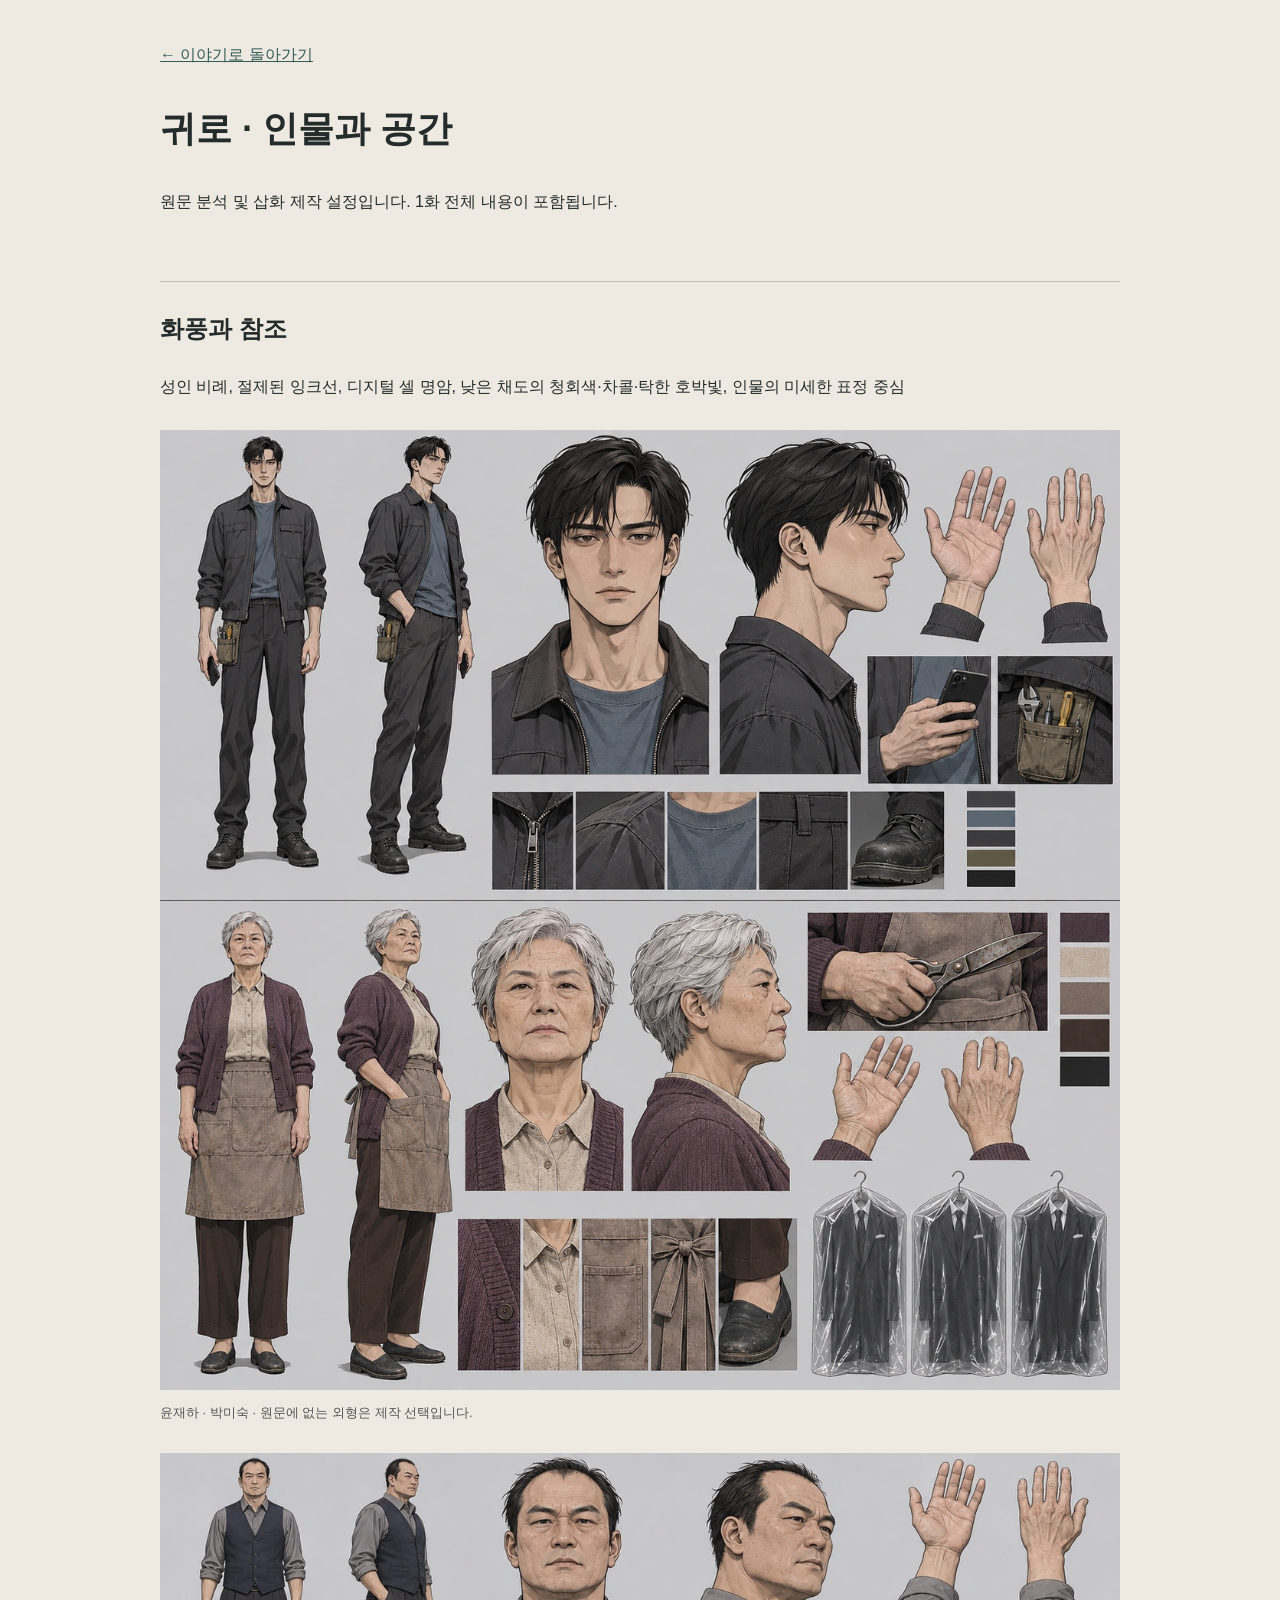
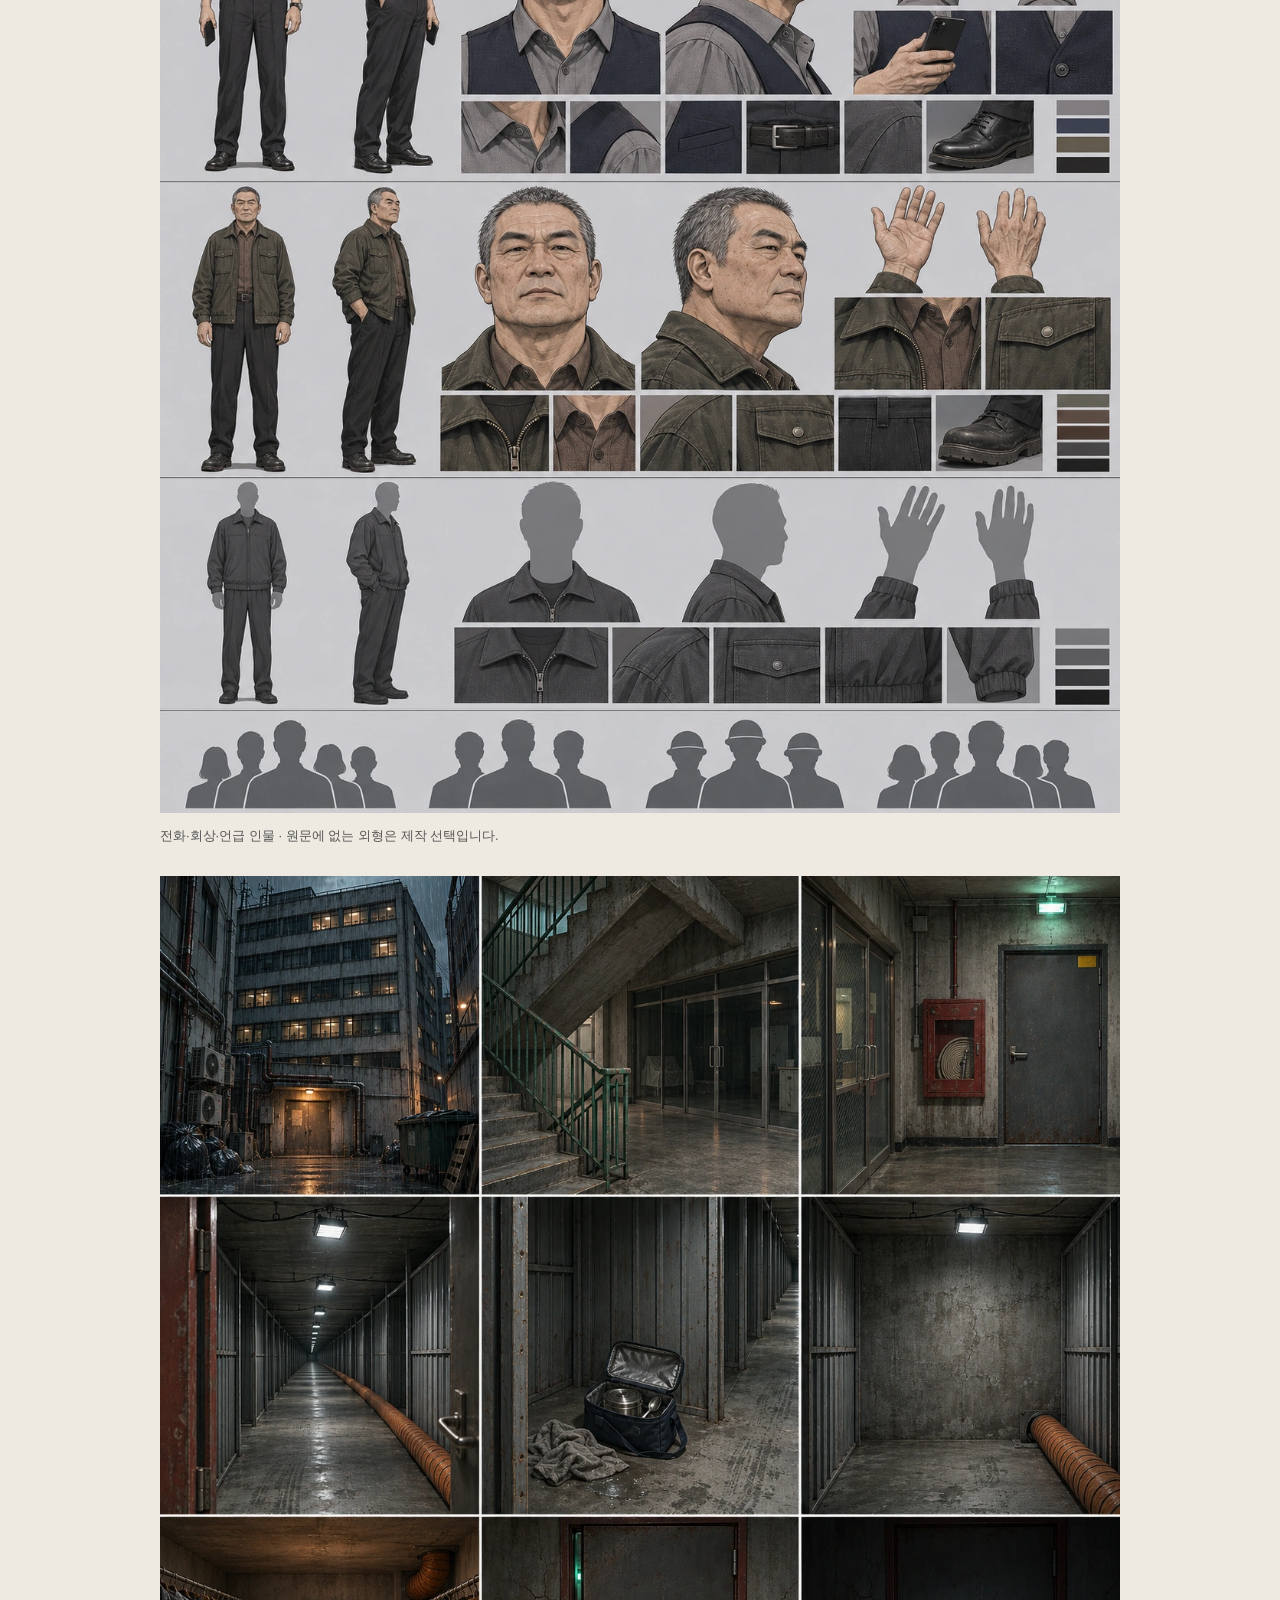
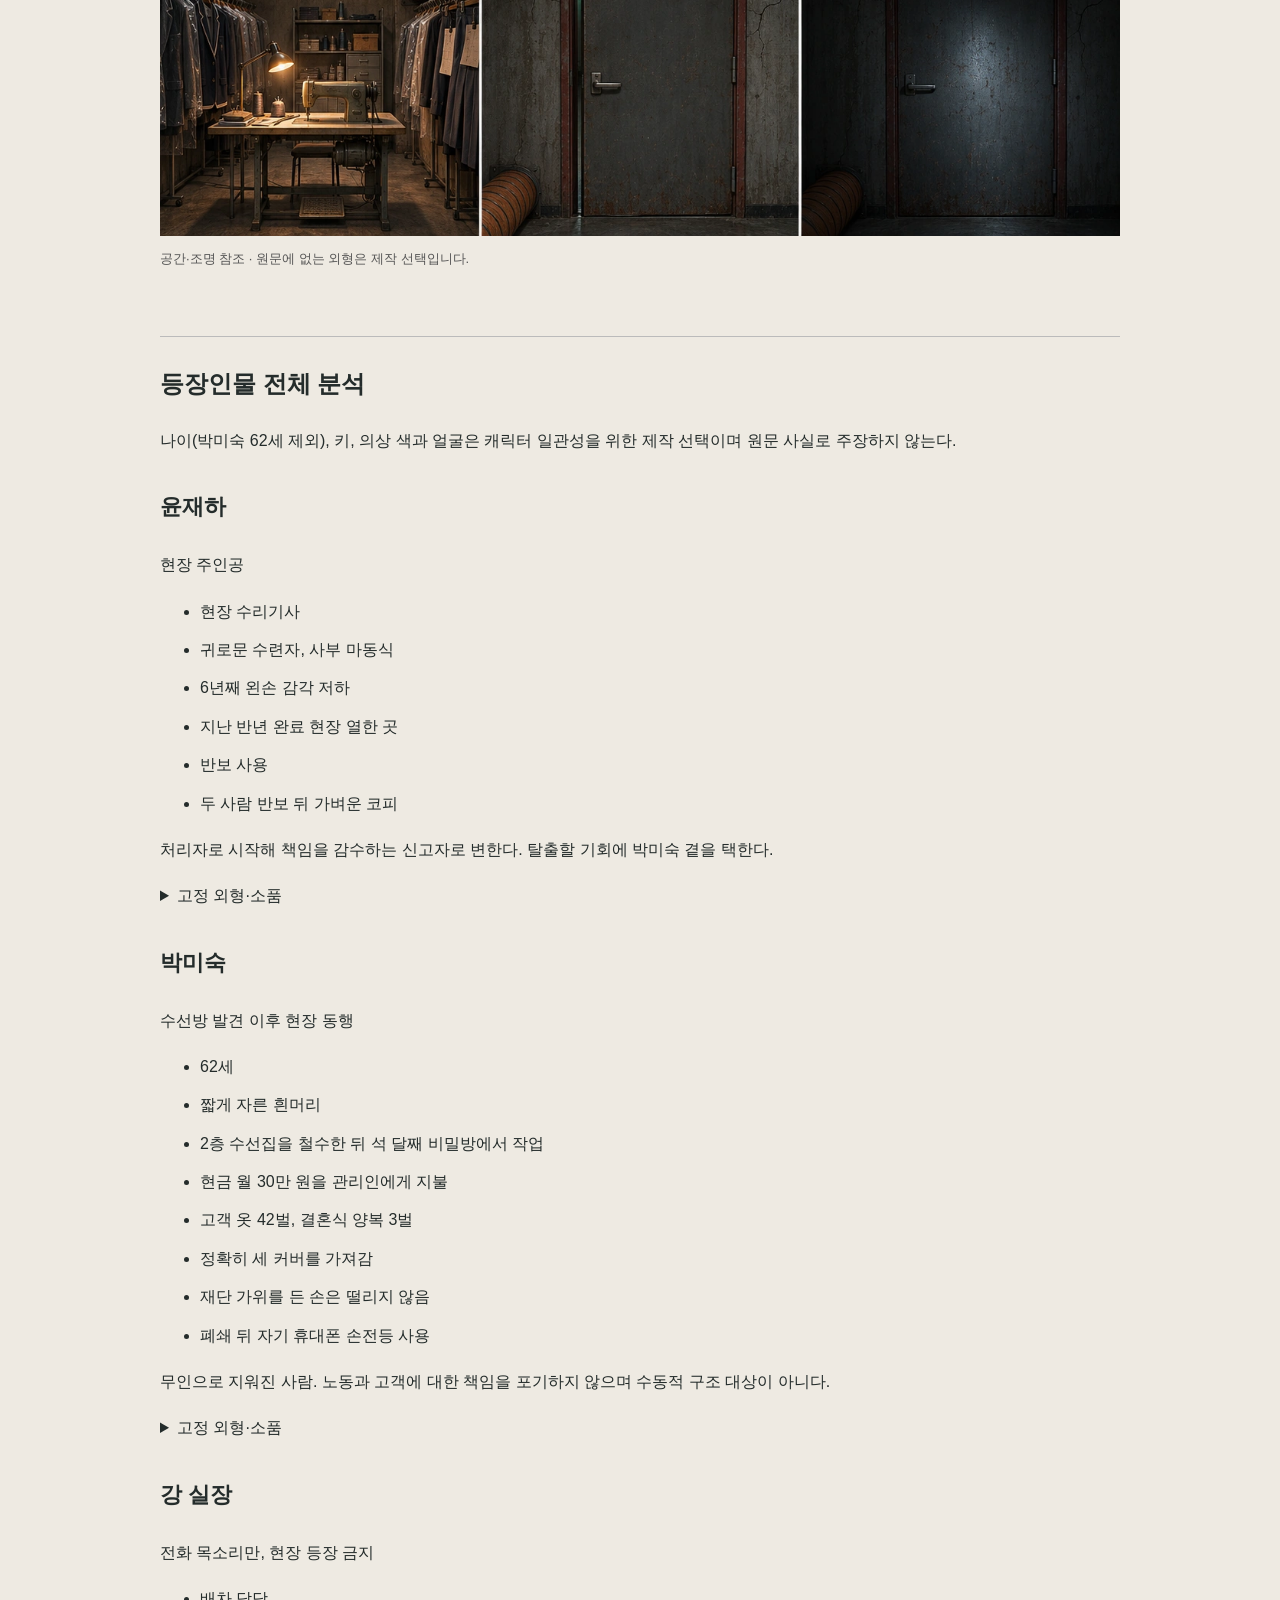
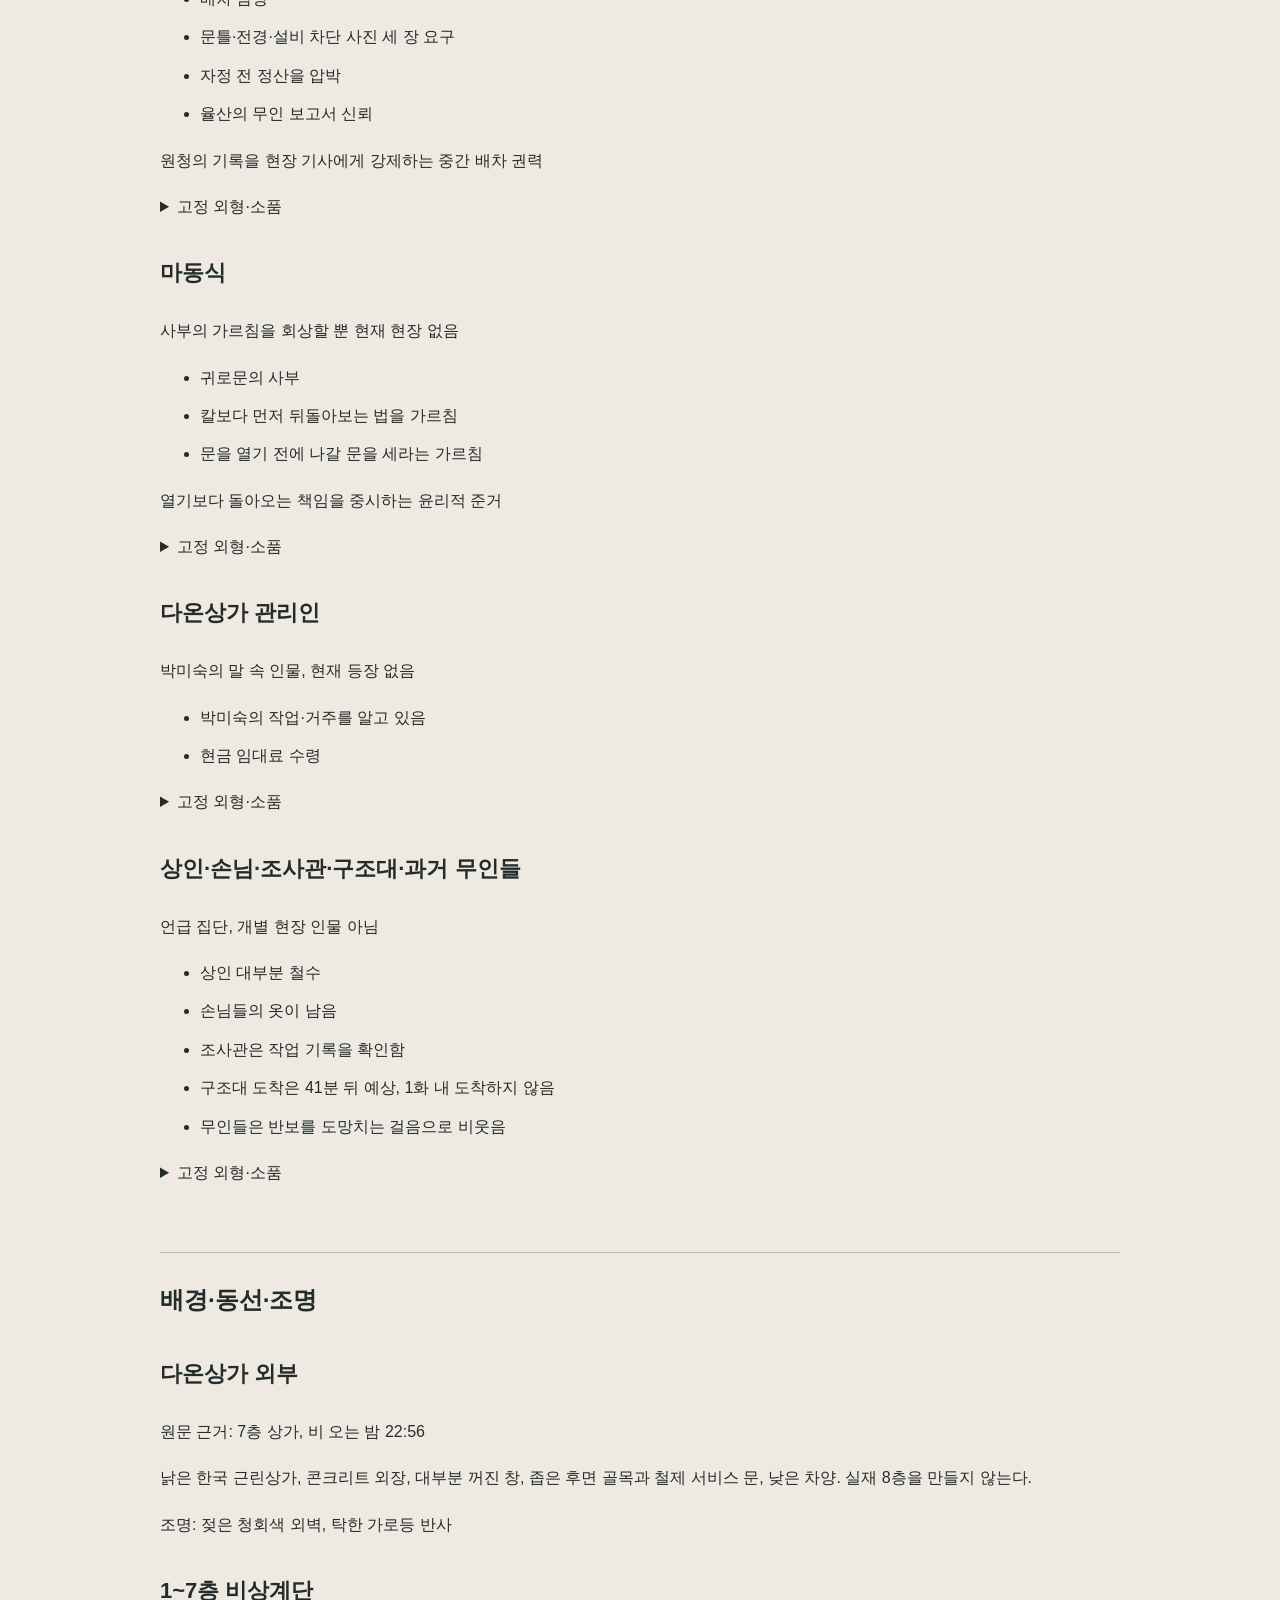
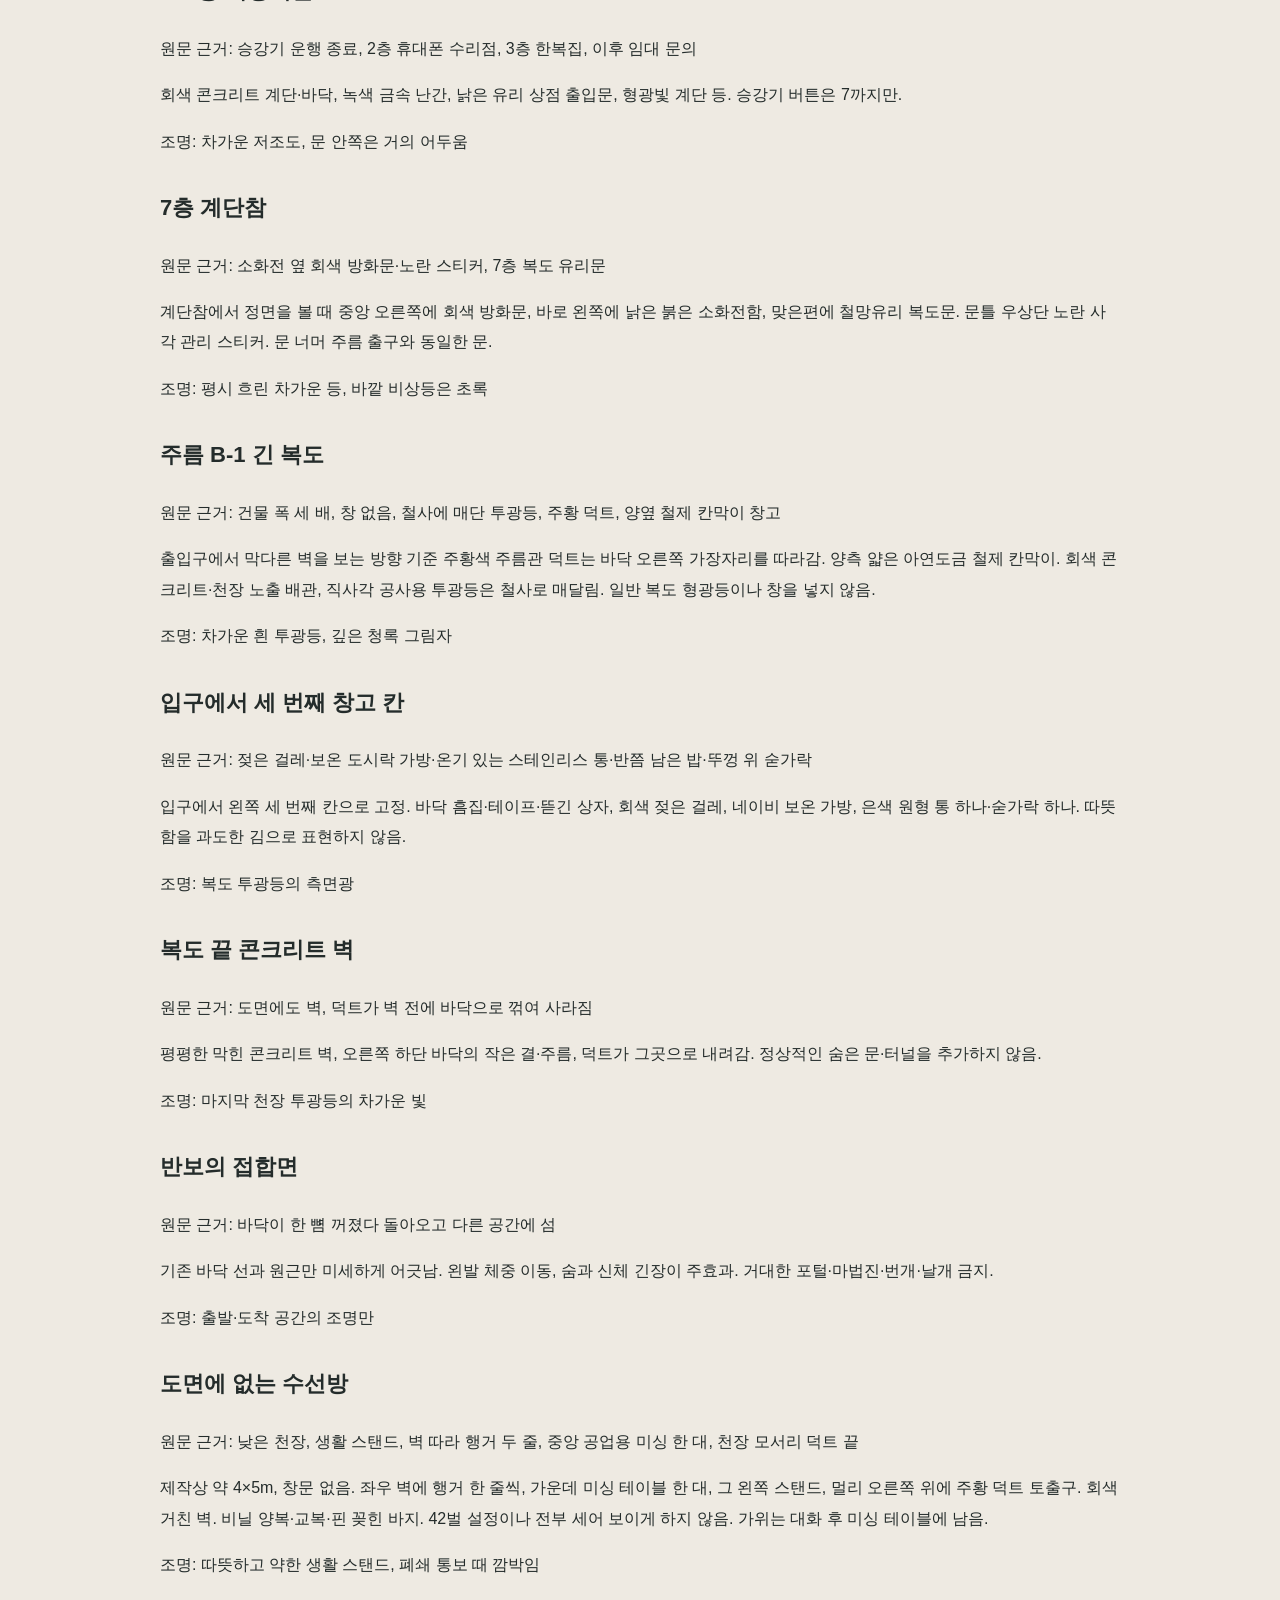
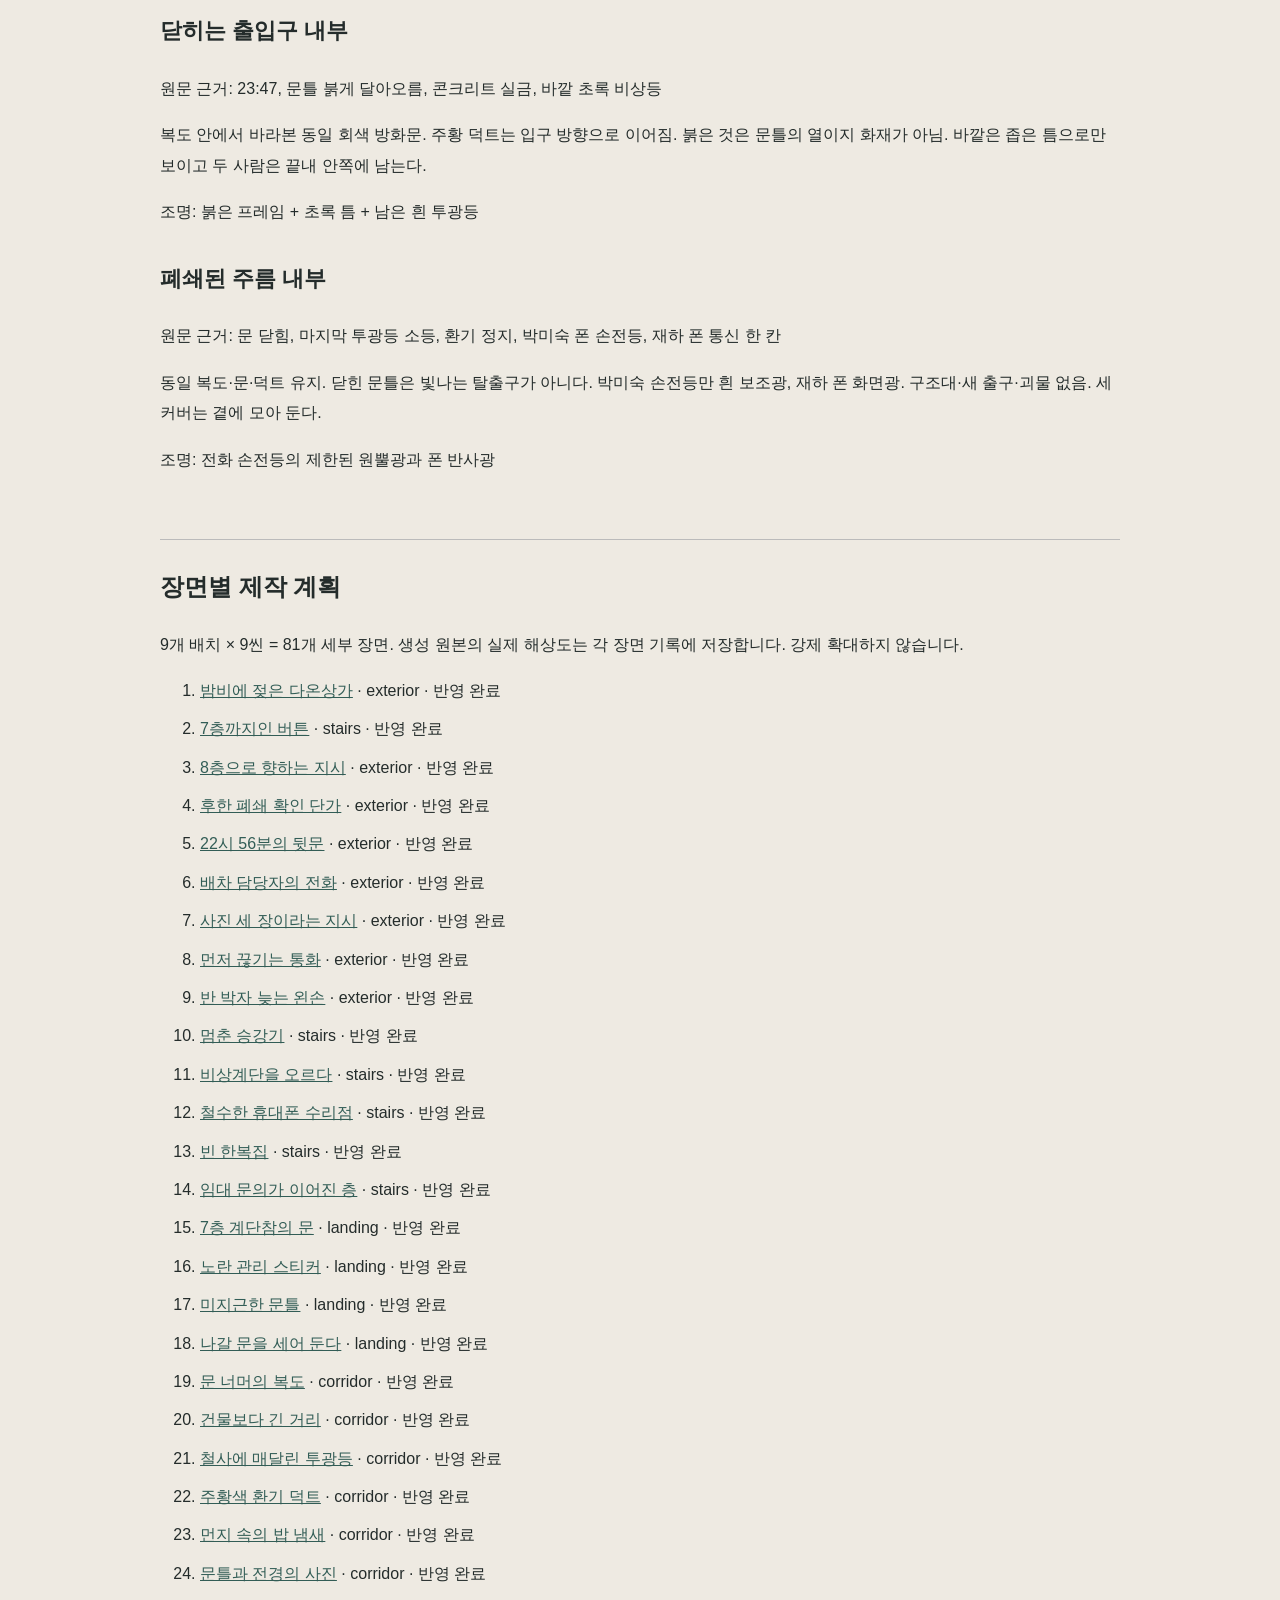
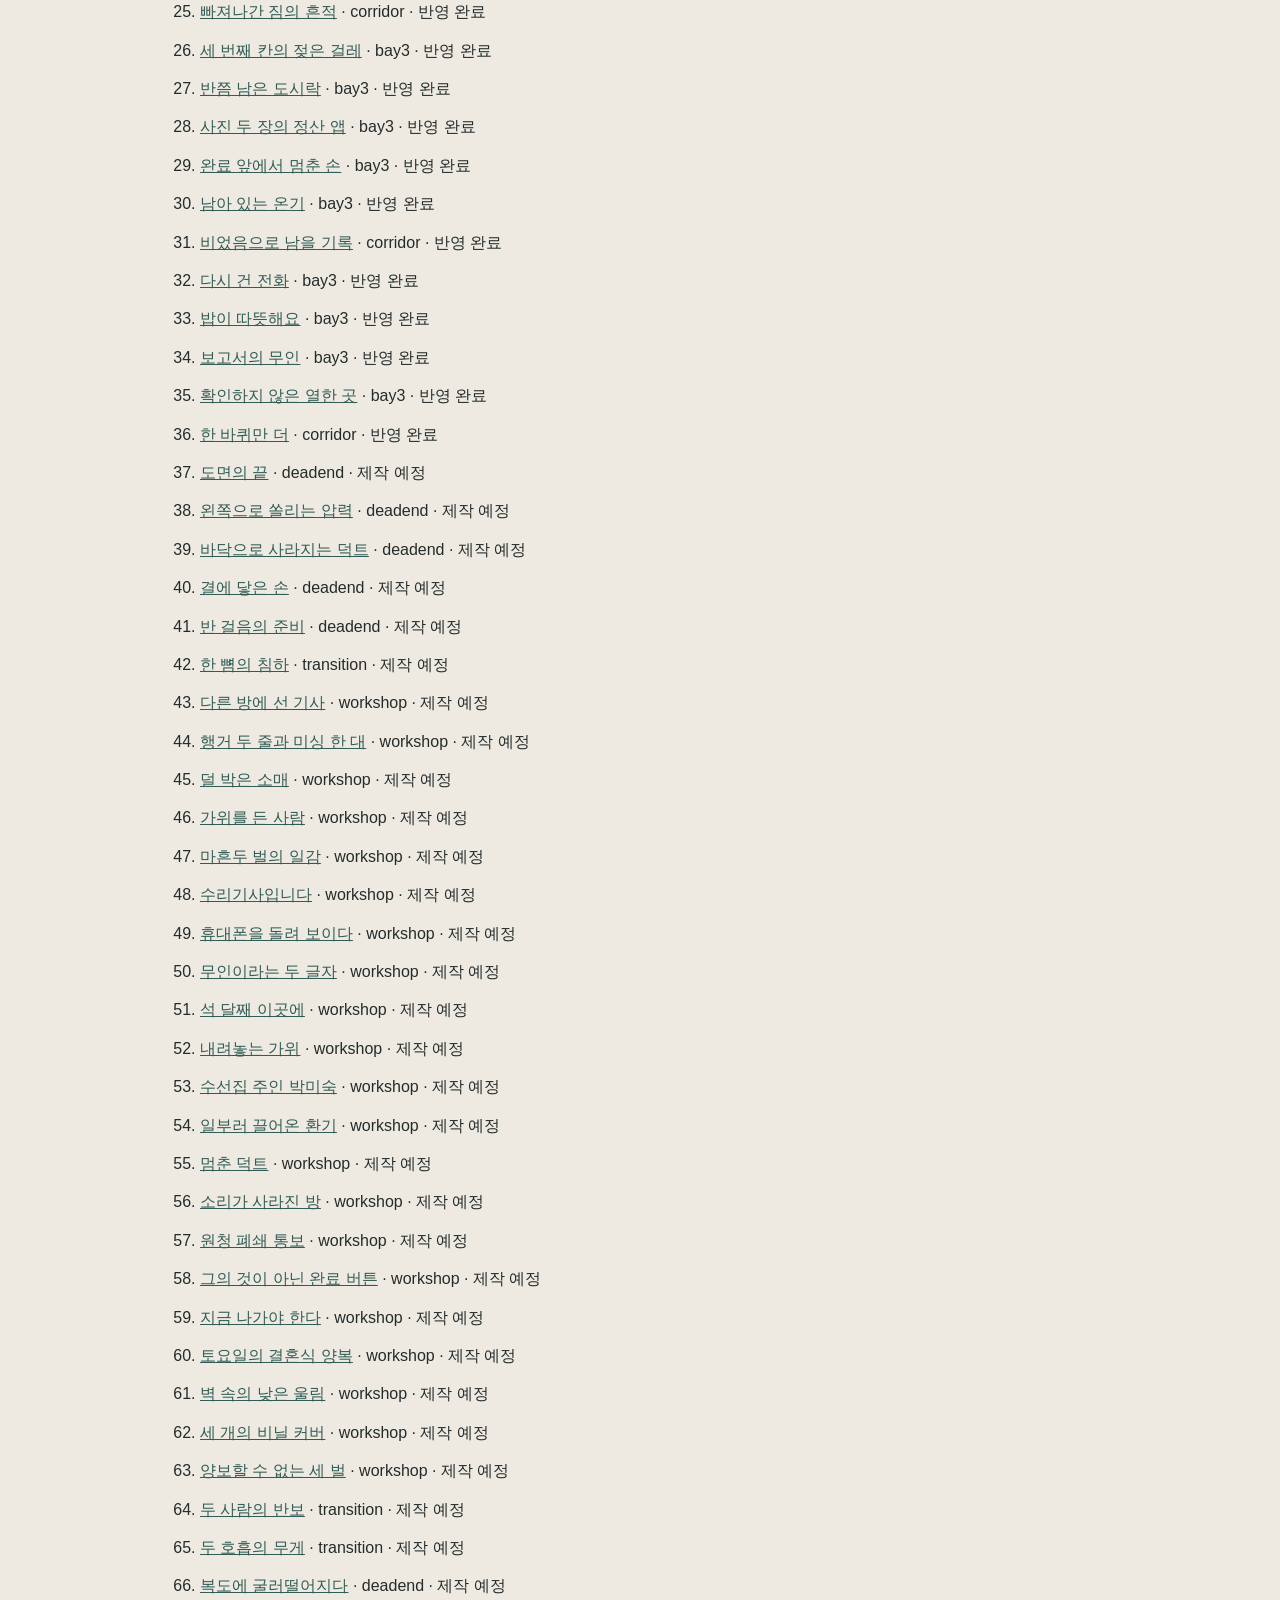
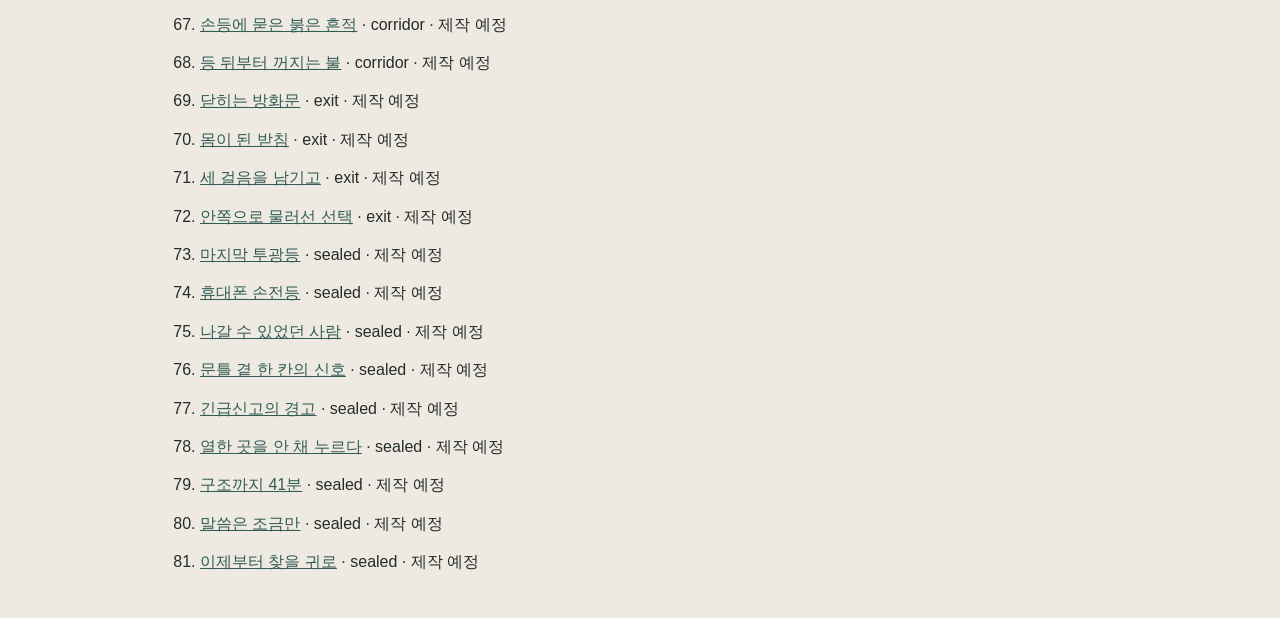
==== commit a34ccaba: "Add scenes 028 to 036 in story order" ====
--- a/production.html
+++ b/production.html
@@ -22,4 +22,4 @@
   &quot;status&quot;: &quot;성별·나이·외형을 원문이 정하지 않음. 얼굴 없는 중립 실루엣만 사용, 서사 이미지에 삽입하지 않는다.&quot;
 }</pre></details></section><section><h3>상인·손님·조사관·구조대·과거 무인들</h3><p>언급 집단, 개별 현장 인물 아님</p><ul><li>상인 대부분 철수</li><li>손님들의 옷이 남음</li><li>조사관은 작업 기록을 확인함</li><li>구조대 도착은 41분 뒤 예상, 1화 내 도착하지 않음</li><li>무인들은 반보를 도망치는 걸음으로 비웃음</li></ul><p></p><details><summary>고정 외형·소품</summary><pre>{
   &quot;status&quot;: &quot;얼굴·제복·구조 장면을 만들어 넣지 않는다. 시트의 군집 아이콘은 제작 문서에만 사용한다.&quot;
-}</pre></details></section><h2>배경·동선·조명</h2><section><h3>다온상가 외부</h3><p>원문 근거: 7층 상가, 비 오는 밤 22:56</p><p>낡은 한국 근린상가, 콘크리트 외장, 대부분 꺼진 창, 좁은 후면 골목과 철제 서비스 문, 낮은 차양. 실재 8층을 만들지 않는다.</p><p>조명: 젖은 청회색 외벽, 탁한 가로등 반사</p></section><section><h3>1~7층 비상계단</h3><p>원문 근거: 승강기 운행 종료, 2층 휴대폰 수리점, 3층 한복집, 이후 임대 문의</p><p>회색 콘크리트 계단·바닥, 녹색 금속 난간, 낡은 유리 상점 출입문, 형광빛 계단 등. 승강기 버튼은 7까지만.</p><p>조명: 차가운 저조도, 문 안쪽은 거의 어두움</p></section><section><h3>7층 계단참</h3><p>원문 근거: 소화전 옆 회색 방화문·노란 스티커, 7층 복도 유리문</p><p>계단참에서 정면을 볼 때 중앙 오른쪽에 회색 방화문, 바로 왼쪽에 낡은 붉은 소화전함, 맞은편에 철망유리 복도문. 문틀 우상단 노란 사각 관리 스티커. 문 너머 주름 출구와 동일한 문.</p><p>조명: 평시 흐린 차가운 등, 바깥 비상등은 초록</p></section><section><h3>주름 B-1 긴 복도</h3><p>원문 근거: 건물 폭 세 배, 창 없음, 철사에 매단 투광등, 주황 덕트, 양옆 철제 칸막이 창고</p><p>출입구에서 막다른 벽을 보는 방향 기준 주황색 주름관 덕트는 바닥 오른쪽 가장자리를 따라감. 양측 얇은 아연도금 철제 칸막이. 회색 콘크리트·천장 노출 배관, 직사각 공사용 투광등은 철사로 매달림. 일반 복도 형광등이나 창을 넣지 않음.</p><p>조명: 차가운 흰 투광등, 깊은 청록 그림자</p></section><section><h3>입구에서 세 번째 창고 칸</h3><p>원문 근거: 젖은 걸레·보온 도시락 가방·온기 있는 스테인리스 통·반쯤 남은 밥·뚜껑 위 숟가락</p><p>입구에서 왼쪽 세 번째 칸으로 고정. 바닥 흠집·테이프·뜯긴 상자, 회색 젖은 걸레, 네이비 보온 가방, 은색 원형 통 하나·숟가락 하나. 따뜻함을 과도한 김으로 표현하지 않음.</p><p>조명: 복도 투광등의 측면광</p></section><section><h3>복도 끝 콘크리트 벽</h3><p>원문 근거: 도면에도 벽, 덕트가 벽 전에 바닥으로 꺾여 사라짐</p><p>평평한 막힌 콘크리트 벽, 오른쪽 하단 바닥의 작은 결·주름, 덕트가 그곳으로 내려감. 정상적인 숨은 문·터널을 추가하지 않음.</p><p>조명: 마지막 천장 투광등의 차가운 빛</p></section><section><h3>반보의 접합면</h3><p>원문 근거: 바닥이 한 뼘 꺼졌다 돌아오고 다른 공간에 섬</p><p>기존 바닥 선과 원근만 미세하게 어긋남. 왼발 체중 이동, 숨과 신체 긴장이 주효과. 거대한 포털·마법진·번개·날개 금지.</p><p>조명: 출발·도착 공간의 조명만</p></section><section><h3>도면에 없는 수선방</h3><p>원문 근거: 낮은 천장, 생활 스탠드, 벽 따라 행거 두 줄, 중앙 공업용 미싱 한 대, 천장 모서리 덕트 끝</p><p>제작상 약 4×5m, 창문 없음. 좌우 벽에 행거 한 줄씩, 가운데 미싱 테이블 한 대, 그 왼쪽 스탠드, 멀리 오른쪽 위에 주황 덕트 토출구. 회색 거친 벽. 비닐 양복·교복·핀 꽂힌 바지. 42벌 설정이나 전부 세어 보이게 하지 않음. 가위는 대화 후 미싱 테이블에 남음.</p><p>조명: 따뜻하고 약한 생활 스탠드, 폐쇄 통보 때 깜박임</p></section><section><h3>닫히는 출입구 내부</h3><p>원문 근거: 23:47, 문틀 붉게 달아오름, 콘크리트 실금, 바깥 초록 비상등</p><p>복도 안에서 바라본 동일 회색 방화문. 주황 덕트는 입구 방향으로 이어짐. 붉은 것은 문틀의 열이지 화재가 아님. 바깥은 좁은 틈으로만 보이고 두 사람은 끝내 안쪽에 남는다.</p><p>조명: 붉은 프레임 + 초록 틈 + 남은 흰 투광등</p></section><section><h3>폐쇄된 주름 내부</h3><p>원문 근거: 문 닫힘, 마지막 투광등 소등, 환기 정지, 박미숙 폰 손전등, 재하 폰 통신 한 칸</p><p>동일 복도·문·덕트 유지. 닫힌 문틀은 빛나는 탈출구가 아니다. 박미숙 손전등만 흰 보조광, 재하 폰 화면광. 구조대·새 출구·괴물 없음. 세 커버는 곁에 모아 둔다.</p><p>조명: 전화 손전등의 제한된 원뿔광과 폰 반사광</p></section><h2>장면별 제작 계획</h2><p>9개 배치 × 9씬 = 81개 세부 장면. 생성 원본의 실제 해상도는 각 장면 기록에 저장합니다. 강제 확대하지 않습니다.</p><ol><li><a href="index.html#p0002">밤비에 젖은 다온상가</a> · exterior · 반영 완료</li><li><a href="index.html#p0002">7층까지인 버튼</a> · stairs · 반영 완료</li><li><a href="index.html#p0003">8층으로 향하는 지시</a> · exterior · 반영 완료</li><li><a href="index.html#p0004">후한 폐쇄 확인 단가</a> · exterior · 반영 완료</li><li><a href="index.html#p0005">22시 56분의 뒷문</a> · exterior · 반영 완료</li><li><a href="index.html#p0006">배차 담당자의 전화</a> · exterior · 반영 완료</li><li><a href="index.html#p0009">사진 세 장이라는 지시</a> · exterior · 반영 완료</li><li><a href="index.html#p0012">먼저 끊기는 통화</a> · exterior · 반영 완료</li><li><a href="index.html#p0013">반 박자 늦는 왼손</a> · exterior · 반영 완료</li><li><a href="index.html#p0015">멈춘 승강기</a> · stairs · 반영 완료</li><li><a href="index.html#p0015">비상계단을 오르다</a> · stairs · 반영 완료</li><li><a href="index.html#p0015">철수한 휴대폰 수리점</a> · stairs · 반영 완료</li><li><a href="index.html#p0015">빈 한복집</a> · stairs · 반영 완료</li><li><a href="index.html#p0015">임대 문의가 이어진 층</a> · stairs · 반영 완료</li><li><a href="index.html#p0016">7층 계단참의 문</a> · landing · 반영 완료</li><li><a href="index.html#p0018">노란 관리 스티커</a> · landing · 반영 완료</li><li><a href="index.html#p0020">미지근한 문틀</a> · landing · 반영 완료</li><li><a href="index.html#p0023">나갈 문을 세어 둔다</a> · landing · 반영 완료</li><li><a href="index.html#p0025">문 너머의 복도</a> · corridor · 반영 완료</li><li><a href="index.html#p0026">건물보다 긴 거리</a> · corridor · 반영 완료</li><li><a href="index.html#p0026">철사에 매달린 투광등</a> · corridor · 반영 완료</li><li><a href="index.html#p0026">주황색 환기 덕트</a> · corridor · 반영 완료</li><li><a href="index.html#p0028">먼지 속의 밥 냄새</a> · corridor · 반영 완료</li><li><a href="index.html#p0029">문틀과 전경의 사진</a> · corridor · 반영 완료</li><li><a href="index.html#p0030">빠져나간 짐의 흔적</a> · corridor · 반영 완료</li><li><a href="index.html#p0032">세 번째 칸의 젖은 걸레</a> · bay3 · 반영 완료</li><li><a href="index.html#p0033">반쯤 남은 도시락</a> · bay3 · 반영 완료</li><li><a href="index.html#p0035">사진 두 장의 정산 앱</a> · bay3 · 제작 예정</li><li><a href="index.html#p0037">완료 앞에서 멈춘 손</a> · bay3 · 제작 예정</li><li><a href="index.html#p0038">남아 있는 온기</a> · bay3 · 제작 예정</li><li><a href="index.html#p0039">비었음으로 남을 기록</a> · corridor · 제작 예정</li><li><a href="index.html#p0040">다시 건 전화</a> · bay3 · 제작 예정</li><li><a href="index.html#p0043">밥이 따뜻해요</a> · bay3 · 제작 예정</li><li><a href="index.html#p0045">보고서의 무인</a> · bay3 · 제작 예정</li><li><a href="index.html#p0046">확인하지 않은 열한 곳</a> · bay3 · 제작 예정</li><li><a href="index.html#p0049">한 바퀴만 더</a> · corridor · 제작 예정</li><li><a href="index.html#p0051">도면의 끝</a> · deadend · 제작 예정</li><li><a href="index.html#p0052">왼쪽으로 쏠리는 압력</a> · deadend · 제작 예정</li><li><a href="index.html#p0052">바닥으로 사라지는 덕트</a> · deadend · 제작 예정</li><li><a href="index.html#p0054">결에 닿은 손</a> · deadend · 제작 예정</li><li><a href="index.html#p0055">반 걸음의 준비</a> · deadend · 제작 예정</li><li><a href="index.html#p0056">한 뼘의 침하</a> · transition · 제작 예정</li><li><a href="index.html#p0057">다른 방에 선 기사</a> · workshop · 제작 예정</li><li><a href="index.html#p0058">행거 두 줄과 미싱 한 대</a> · workshop · 제작 예정</li><li><a href="index.html#p0059">덜 박은 소매</a> · workshop · 제작 예정</li><li><a href="index.html#p0062">가위를 든 사람</a> · workshop · 제작 예정</li><li><a href="index.html#p0063">마흔두 벌의 일감</a> · workshop · 제작 예정</li><li><a href="index.html#p0064">수리기사입니다</a> · workshop · 제작 예정</li><li><a href="index.html#p0066">휴대폰을 돌려 보이다</a> · workshop · 제작 예정</li><li><a href="index.html#p0067">무인이라는 두 글자</a> · workshop · 제작 예정</li><li><a href="index.html#p0068">석 달째 이곳에</a> · workshop · 제작 예정</li><li><a href="index.html#p0070">내려놓는 가위</a> · workshop · 제작 예정</li><li><a href="index.html#p0070">수선집 주인 박미숙</a> · workshop · 제작 예정</li><li><a href="index.html#p0071">일부러 끌어온 환기</a> · workshop · 제작 예정</li><li><a href="index.html#p0073">멈춘 덕트</a> · workshop · 제작 예정</li><li><a href="index.html#p0074">소리가 사라진 방</a> · workshop · 제작 예정</li><li><a href="index.html#p0076">원청 폐쇄 통보</a> · workshop · 제작 예정</li><li><a href="index.html#p0078">그의 것이 아닌 완료 버튼</a> · workshop · 제작 예정</li><li><a href="index.html#p0080">지금 나가야 한다</a> · workshop · 제작 예정</li><li><a href="index.html#p0083">토요일의 결혼식 양복</a> · workshop · 제작 예정</li><li><a href="index.html#p0084">벽 속의 낮은 울림</a> · workshop · 제작 예정</li><li><a href="index.html#p0086">세 개의 비닐 커버</a> · workshop · 제작 예정</li><li><a href="index.html#p0087">양보할 수 없는 세 벌</a> · workshop · 제작 예정</li><li><a href="index.html#p0090">두 사람의 반보</a> · transition · 제작 예정</li><li><a href="index.html#p0092">두 호흡의 무게</a> · transition · 제작 예정</li><li><a href="index.html#p0093">복도에 굴러떨어지다</a> · deadend · 제작 예정</li><li><a href="index.html#p0094">손등에 묻은 붉은 흔적</a> · corridor · 제작 예정</li><li><a href="index.html#p0098">등 뒤부터 꺼지는 불</a> · corridor · 제작 예정</li><li><a href="index.html#p0100">닫히는 방화문</a> · exit · 제작 예정</li><li><a href="index.html#p0102">몸이 된 받침</a> · exit · 제작 예정</li><li><a href="index.html#p0106">세 걸음을 남기고</a> · exit · 제작 예정</li><li><a href="index.html#p0111">안쪽으로 물러선 선택</a> · exit · 제작 예정</li><li><a href="index.html#p0113">마지막 투광등</a> · sealed · 제작 예정</li><li><a href="index.html#p0114">휴대폰 손전등</a> · sealed · 제작 예정</li><li><a href="index.html#p0115">나갈 수 있었던 사람</a> · sealed · 제작 예정</li><li><a href="index.html#p0116">문틀 곁 한 칸의 신호</a> · sealed · 제작 예정</li><li><a href="index.html#p0118">긴급신고의 경고</a> · sealed · 제작 예정</li><li><a href="index.html#p0120">열한 곳을 안 채 누르다</a> · sealed · 제작 예정</li><li><a href="index.html#p0121">구조까지 41분</a> · sealed · 제작 예정</li><li><a href="index.html#p0125">말씀은 조금만</a> · sealed · 제작 예정</li><li><a href="index.html#p0127">이제부터 찾을 귀로</a> · sealed · 제작 예정</li></ol></body></html>+}</pre></details></section><h2>배경·동선·조명</h2><section><h3>다온상가 외부</h3><p>원문 근거: 7층 상가, 비 오는 밤 22:56</p><p>낡은 한국 근린상가, 콘크리트 외장, 대부분 꺼진 창, 좁은 후면 골목과 철제 서비스 문, 낮은 차양. 실재 8층을 만들지 않는다.</p><p>조명: 젖은 청회색 외벽, 탁한 가로등 반사</p></section><section><h3>1~7층 비상계단</h3><p>원문 근거: 승강기 운행 종료, 2층 휴대폰 수리점, 3층 한복집, 이후 임대 문의</p><p>회색 콘크리트 계단·바닥, 녹색 금속 난간, 낡은 유리 상점 출입문, 형광빛 계단 등. 승강기 버튼은 7까지만.</p><p>조명: 차가운 저조도, 문 안쪽은 거의 어두움</p></section><section><h3>7층 계단참</h3><p>원문 근거: 소화전 옆 회색 방화문·노란 스티커, 7층 복도 유리문</p><p>계단참에서 정면을 볼 때 중앙 오른쪽에 회색 방화문, 바로 왼쪽에 낡은 붉은 소화전함, 맞은편에 철망유리 복도문. 문틀 우상단 노란 사각 관리 스티커. 문 너머 주름 출구와 동일한 문.</p><p>조명: 평시 흐린 차가운 등, 바깥 비상등은 초록</p></section><section><h3>주름 B-1 긴 복도</h3><p>원문 근거: 건물 폭 세 배, 창 없음, 철사에 매단 투광등, 주황 덕트, 양옆 철제 칸막이 창고</p><p>출입구에서 막다른 벽을 보는 방향 기준 주황색 주름관 덕트는 바닥 오른쪽 가장자리를 따라감. 양측 얇은 아연도금 철제 칸막이. 회색 콘크리트·천장 노출 배관, 직사각 공사용 투광등은 철사로 매달림. 일반 복도 형광등이나 창을 넣지 않음.</p><p>조명: 차가운 흰 투광등, 깊은 청록 그림자</p></section><section><h3>입구에서 세 번째 창고 칸</h3><p>원문 근거: 젖은 걸레·보온 도시락 가방·온기 있는 스테인리스 통·반쯤 남은 밥·뚜껑 위 숟가락</p><p>입구에서 왼쪽 세 번째 칸으로 고정. 바닥 흠집·테이프·뜯긴 상자, 회색 젖은 걸레, 네이비 보온 가방, 은색 원형 통 하나·숟가락 하나. 따뜻함을 과도한 김으로 표현하지 않음.</p><p>조명: 복도 투광등의 측면광</p></section><section><h3>복도 끝 콘크리트 벽</h3><p>원문 근거: 도면에도 벽, 덕트가 벽 전에 바닥으로 꺾여 사라짐</p><p>평평한 막힌 콘크리트 벽, 오른쪽 하단 바닥의 작은 결·주름, 덕트가 그곳으로 내려감. 정상적인 숨은 문·터널을 추가하지 않음.</p><p>조명: 마지막 천장 투광등의 차가운 빛</p></section><section><h3>반보의 접합면</h3><p>원문 근거: 바닥이 한 뼘 꺼졌다 돌아오고 다른 공간에 섬</p><p>기존 바닥 선과 원근만 미세하게 어긋남. 왼발 체중 이동, 숨과 신체 긴장이 주효과. 거대한 포털·마법진·번개·날개 금지.</p><p>조명: 출발·도착 공간의 조명만</p></section><section><h3>도면에 없는 수선방</h3><p>원문 근거: 낮은 천장, 생활 스탠드, 벽 따라 행거 두 줄, 중앙 공업용 미싱 한 대, 천장 모서리 덕트 끝</p><p>제작상 약 4×5m, 창문 없음. 좌우 벽에 행거 한 줄씩, 가운데 미싱 테이블 한 대, 그 왼쪽 스탠드, 멀리 오른쪽 위에 주황 덕트 토출구. 회색 거친 벽. 비닐 양복·교복·핀 꽂힌 바지. 42벌 설정이나 전부 세어 보이게 하지 않음. 가위는 대화 후 미싱 테이블에 남음.</p><p>조명: 따뜻하고 약한 생활 스탠드, 폐쇄 통보 때 깜박임</p></section><section><h3>닫히는 출입구 내부</h3><p>원문 근거: 23:47, 문틀 붉게 달아오름, 콘크리트 실금, 바깥 초록 비상등</p><p>복도 안에서 바라본 동일 회색 방화문. 주황 덕트는 입구 방향으로 이어짐. 붉은 것은 문틀의 열이지 화재가 아님. 바깥은 좁은 틈으로만 보이고 두 사람은 끝내 안쪽에 남는다.</p><p>조명: 붉은 프레임 + 초록 틈 + 남은 흰 투광등</p></section><section><h3>폐쇄된 주름 내부</h3><p>원문 근거: 문 닫힘, 마지막 투광등 소등, 환기 정지, 박미숙 폰 손전등, 재하 폰 통신 한 칸</p><p>동일 복도·문·덕트 유지. 닫힌 문틀은 빛나는 탈출구가 아니다. 박미숙 손전등만 흰 보조광, 재하 폰 화면광. 구조대·새 출구·괴물 없음. 세 커버는 곁에 모아 둔다.</p><p>조명: 전화 손전등의 제한된 원뿔광과 폰 반사광</p></section><h2>장면별 제작 계획</h2><p>9개 배치 × 9씬 = 81개 세부 장면. 생성 원본의 실제 해상도는 각 장면 기록에 저장합니다. 강제 확대하지 않습니다.</p><ol><li><a href="index.html#p0002">밤비에 젖은 다온상가</a> · exterior · 반영 완료</li><li><a href="index.html#p0002">7층까지인 버튼</a> · stairs · 반영 완료</li><li><a href="index.html#p0003">8층으로 향하는 지시</a> · exterior · 반영 완료</li><li><a href="index.html#p0004">후한 폐쇄 확인 단가</a> · exterior · 반영 완료</li><li><a href="index.html#p0005">22시 56분의 뒷문</a> · exterior · 반영 완료</li><li><a href="index.html#p0006">배차 담당자의 전화</a> · exterior · 반영 완료</li><li><a href="index.html#p0009">사진 세 장이라는 지시</a> · exterior · 반영 완료</li><li><a href="index.html#p0012">먼저 끊기는 통화</a> · exterior · 반영 완료</li><li><a href="index.html#p0013">반 박자 늦는 왼손</a> · exterior · 반영 완료</li><li><a href="index.html#p0015">멈춘 승강기</a> · stairs · 반영 완료</li><li><a href="index.html#p0015">비상계단을 오르다</a> · stairs · 반영 완료</li><li><a href="index.html#p0015">철수한 휴대폰 수리점</a> · stairs · 반영 완료</li><li><a href="index.html#p0015">빈 한복집</a> · stairs · 반영 완료</li><li><a href="index.html#p0015">임대 문의가 이어진 층</a> · stairs · 반영 완료</li><li><a href="index.html#p0016">7층 계단참의 문</a> · landing · 반영 완료</li><li><a href="index.html#p0018">노란 관리 스티커</a> · landing · 반영 완료</li><li><a href="index.html#p0020">미지근한 문틀</a> · landing · 반영 완료</li><li><a href="index.html#p0023">나갈 문을 세어 둔다</a> · landing · 반영 완료</li><li><a href="index.html#p0025">문 너머의 복도</a> · corridor · 반영 완료</li><li><a href="index.html#p0026">건물보다 긴 거리</a> · corridor · 반영 완료</li><li><a href="index.html#p0026">철사에 매달린 투광등</a> · corridor · 반영 완료</li><li><a href="index.html#p0026">주황색 환기 덕트</a> · corridor · 반영 완료</li><li><a href="index.html#p0028">먼지 속의 밥 냄새</a> · corridor · 반영 완료</li><li><a href="index.html#p0029">문틀과 전경의 사진</a> · corridor · 반영 완료</li><li><a href="index.html#p0030">빠져나간 짐의 흔적</a> · corridor · 반영 완료</li><li><a href="index.html#p0032">세 번째 칸의 젖은 걸레</a> · bay3 · 반영 완료</li><li><a href="index.html#p0033">반쯤 남은 도시락</a> · bay3 · 반영 완료</li><li><a href="index.html#p0035">사진 두 장의 정산 앱</a> · bay3 · 반영 완료</li><li><a href="index.html#p0037">완료 앞에서 멈춘 손</a> · bay3 · 반영 완료</li><li><a href="index.html#p0038">남아 있는 온기</a> · bay3 · 반영 완료</li><li><a href="index.html#p0039">비었음으로 남을 기록</a> · corridor · 반영 완료</li><li><a href="index.html#p0040">다시 건 전화</a> · bay3 · 반영 완료</li><li><a href="index.html#p0043">밥이 따뜻해요</a> · bay3 · 반영 완료</li><li><a href="index.html#p0045">보고서의 무인</a> · bay3 · 반영 완료</li><li><a href="index.html#p0046">확인하지 않은 열한 곳</a> · bay3 · 반영 완료</li><li><a href="index.html#p0049">한 바퀴만 더</a> · corridor · 반영 완료</li><li><a href="index.html#p0051">도면의 끝</a> · deadend · 제작 예정</li><li><a href="index.html#p0052">왼쪽으로 쏠리는 압력</a> · deadend · 제작 예정</li><li><a href="index.html#p0052">바닥으로 사라지는 덕트</a> · deadend · 제작 예정</li><li><a href="index.html#p0054">결에 닿은 손</a> · deadend · 제작 예정</li><li><a href="index.html#p0055">반 걸음의 준비</a> · deadend · 제작 예정</li><li><a href="index.html#p0056">한 뼘의 침하</a> · transition · 제작 예정</li><li><a href="index.html#p0057">다른 방에 선 기사</a> · workshop · 제작 예정</li><li><a href="index.html#p0058">행거 두 줄과 미싱 한 대</a> · workshop · 제작 예정</li><li><a href="index.html#p0059">덜 박은 소매</a> · workshop · 제작 예정</li><li><a href="index.html#p0062">가위를 든 사람</a> · workshop · 제작 예정</li><li><a href="index.html#p0063">마흔두 벌의 일감</a> · workshop · 제작 예정</li><li><a href="index.html#p0064">수리기사입니다</a> · workshop · 제작 예정</li><li><a href="index.html#p0066">휴대폰을 돌려 보이다</a> · workshop · 제작 예정</li><li><a href="index.html#p0067">무인이라는 두 글자</a> · workshop · 제작 예정</li><li><a href="index.html#p0068">석 달째 이곳에</a> · workshop · 제작 예정</li><li><a href="index.html#p0070">내려놓는 가위</a> · workshop · 제작 예정</li><li><a href="index.html#p0070">수선집 주인 박미숙</a> · workshop · 제작 예정</li><li><a href="index.html#p0071">일부러 끌어온 환기</a> · workshop · 제작 예정</li><li><a href="index.html#p0073">멈춘 덕트</a> · workshop · 제작 예정</li><li><a href="index.html#p0074">소리가 사라진 방</a> · workshop · 제작 예정</li><li><a href="index.html#p0076">원청 폐쇄 통보</a> · workshop · 제작 예정</li><li><a href="index.html#p0078">그의 것이 아닌 완료 버튼</a> · workshop · 제작 예정</li><li><a href="index.html#p0080">지금 나가야 한다</a> · workshop · 제작 예정</li><li><a href="index.html#p0083">토요일의 결혼식 양복</a> · workshop · 제작 예정</li><li><a href="index.html#p0084">벽 속의 낮은 울림</a> · workshop · 제작 예정</li><li><a href="index.html#p0086">세 개의 비닐 커버</a> · workshop · 제작 예정</li><li><a href="index.html#p0087">양보할 수 없는 세 벌</a> · workshop · 제작 예정</li><li><a href="index.html#p0090">두 사람의 반보</a> · transition · 제작 예정</li><li><a href="index.html#p0092">두 호흡의 무게</a> · transition · 제작 예정</li><li><a href="index.html#p0093">복도에 굴러떨어지다</a> · deadend · 제작 예정</li><li><a href="index.html#p0094">손등에 묻은 붉은 흔적</a> · corridor · 제작 예정</li><li><a href="index.html#p0098">등 뒤부터 꺼지는 불</a> · corridor · 제작 예정</li><li><a href="index.html#p0100">닫히는 방화문</a> · exit · 제작 예정</li><li><a href="index.html#p0102">몸이 된 받침</a> · exit · 제작 예정</li><li><a href="index.html#p0106">세 걸음을 남기고</a> · exit · 제작 예정</li><li><a href="index.html#p0111">안쪽으로 물러선 선택</a> · exit · 제작 예정</li><li><a href="index.html#p0113">마지막 투광등</a> · sealed · 제작 예정</li><li><a href="index.html#p0114">휴대폰 손전등</a> · sealed · 제작 예정</li><li><a href="index.html#p0115">나갈 수 있었던 사람</a> · sealed · 제작 예정</li><li><a href="index.html#p0116">문틀 곁 한 칸의 신호</a> · sealed · 제작 예정</li><li><a href="index.html#p0118">긴급신고의 경고</a> · sealed · 제작 예정</li><li><a href="index.html#p0120">열한 곳을 안 채 누르다</a> · sealed · 제작 예정</li><li><a href="index.html#p0121">구조까지 41분</a> · sealed · 제작 예정</li><li><a href="index.html#p0125">말씀은 조금만</a> · sealed · 제작 예정</li><li><a href="index.html#p0127">이제부터 찾을 귀로</a> · sealed · 제작 예정</li></ol></body></html>
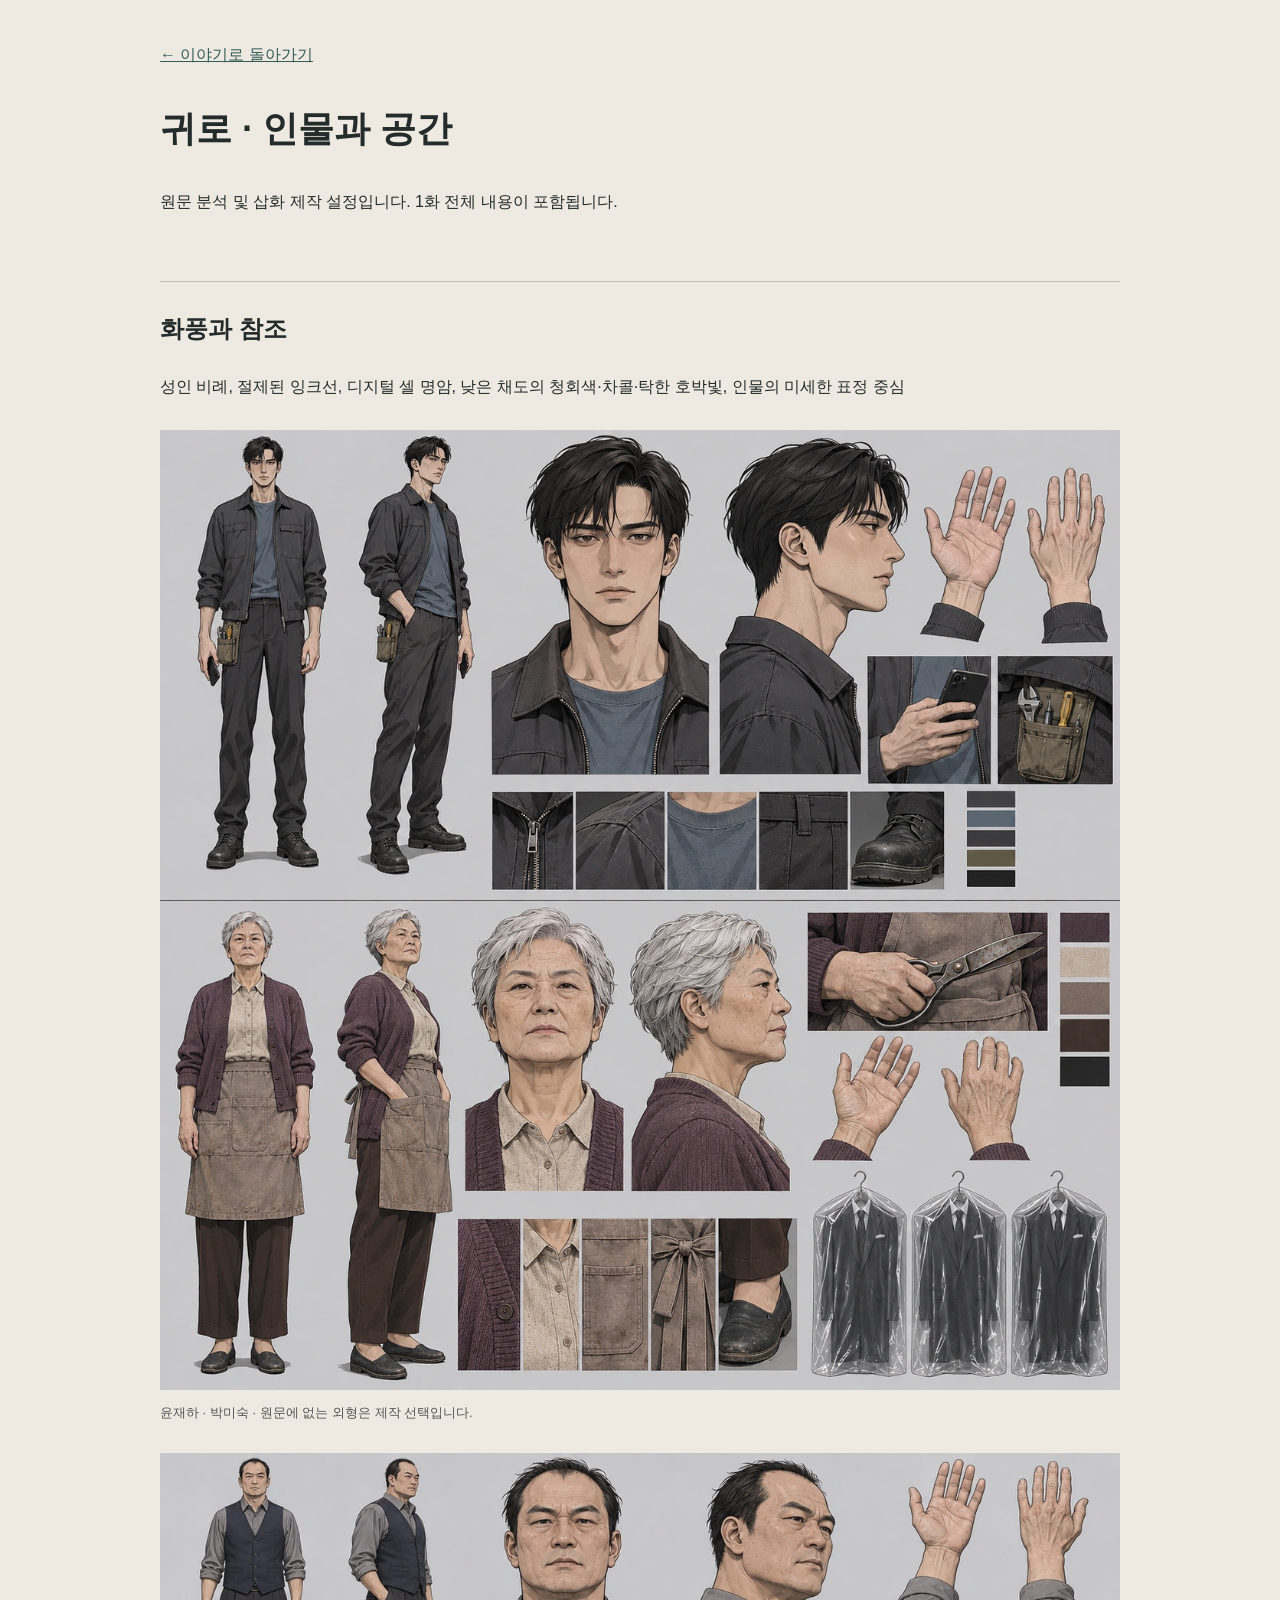
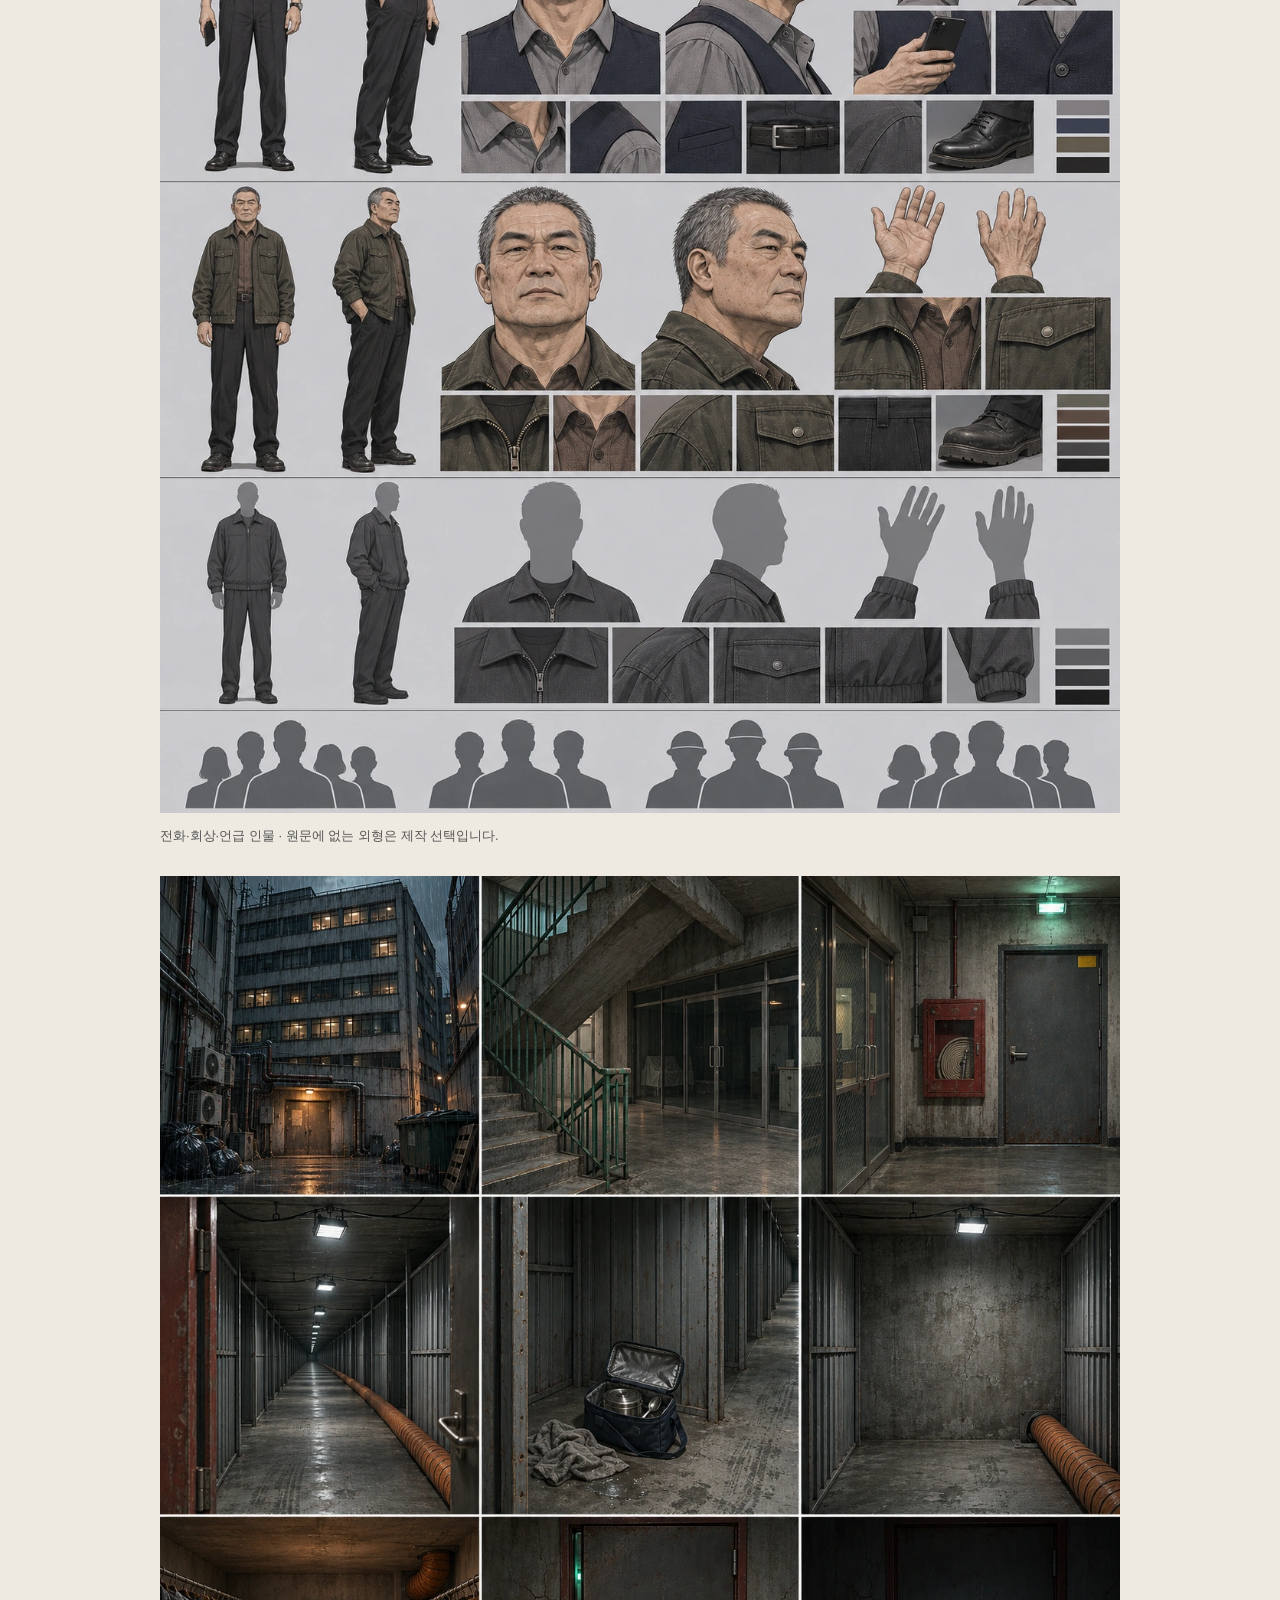
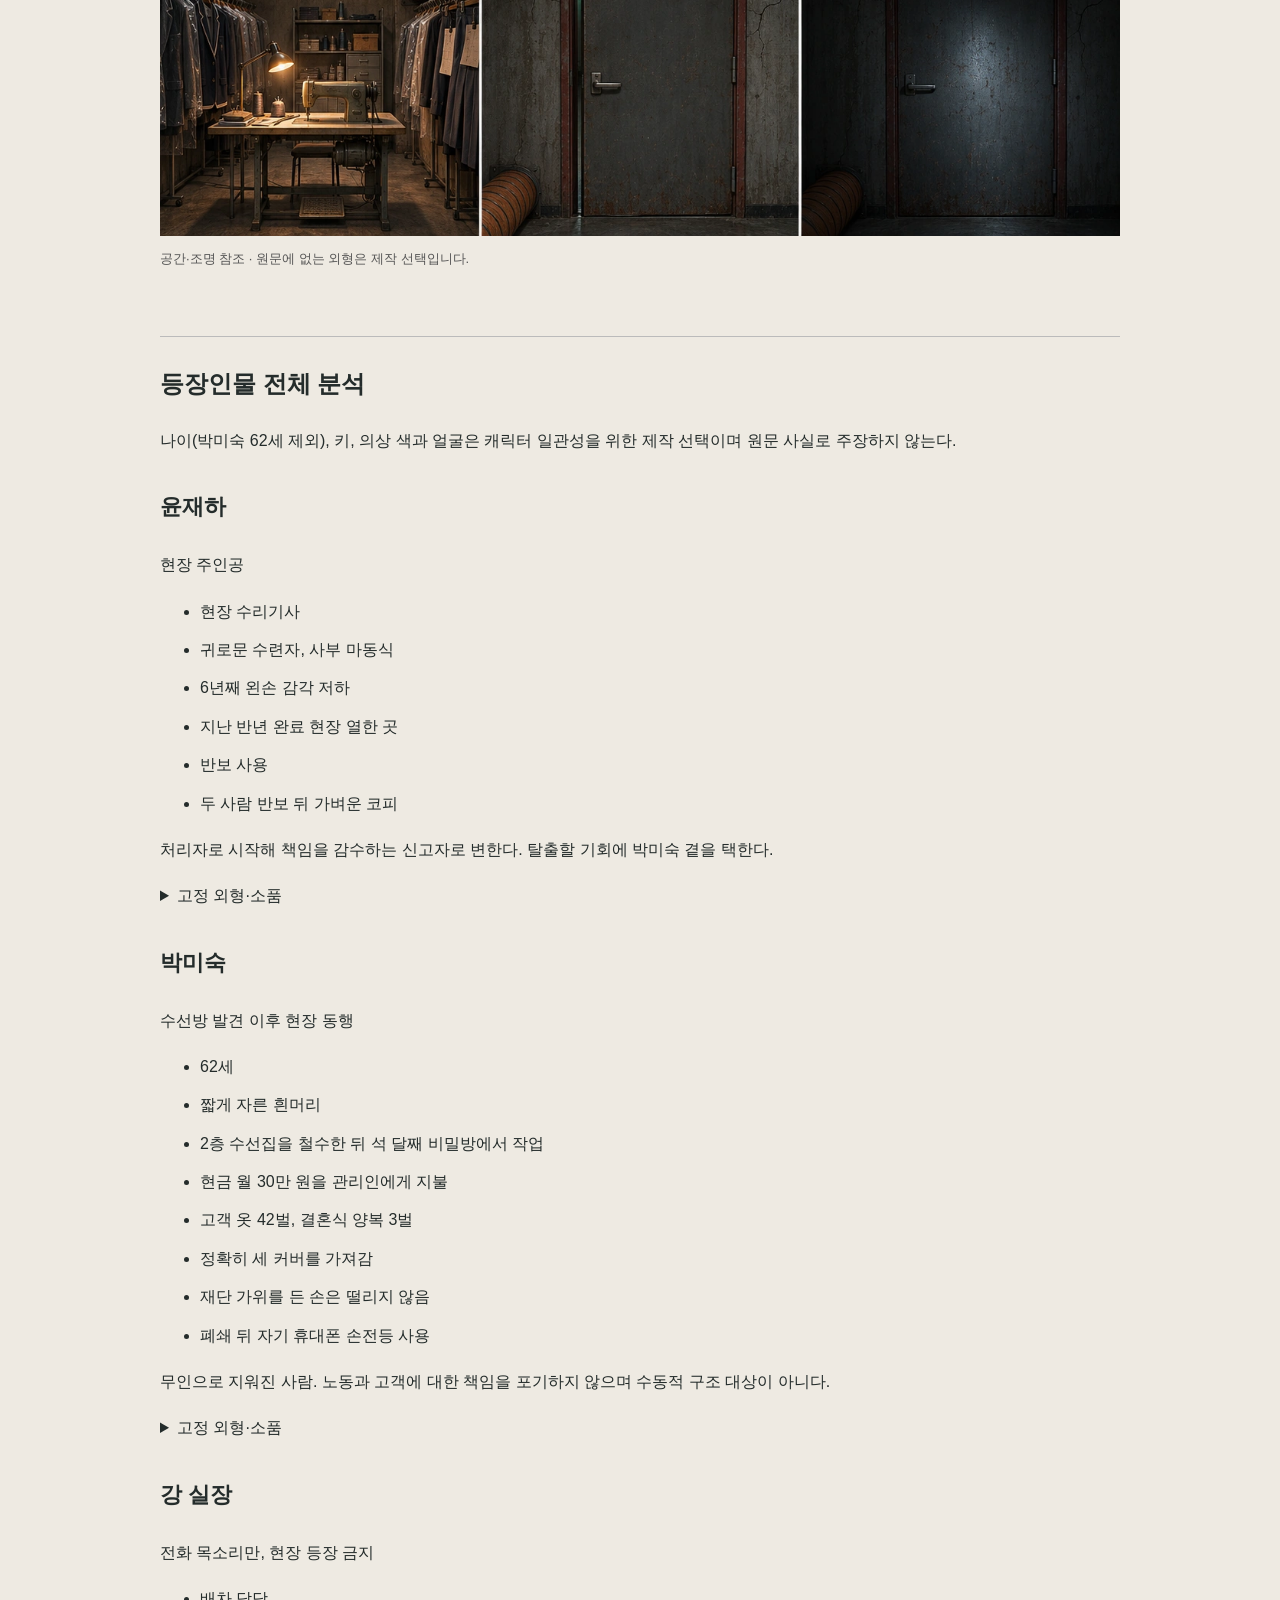
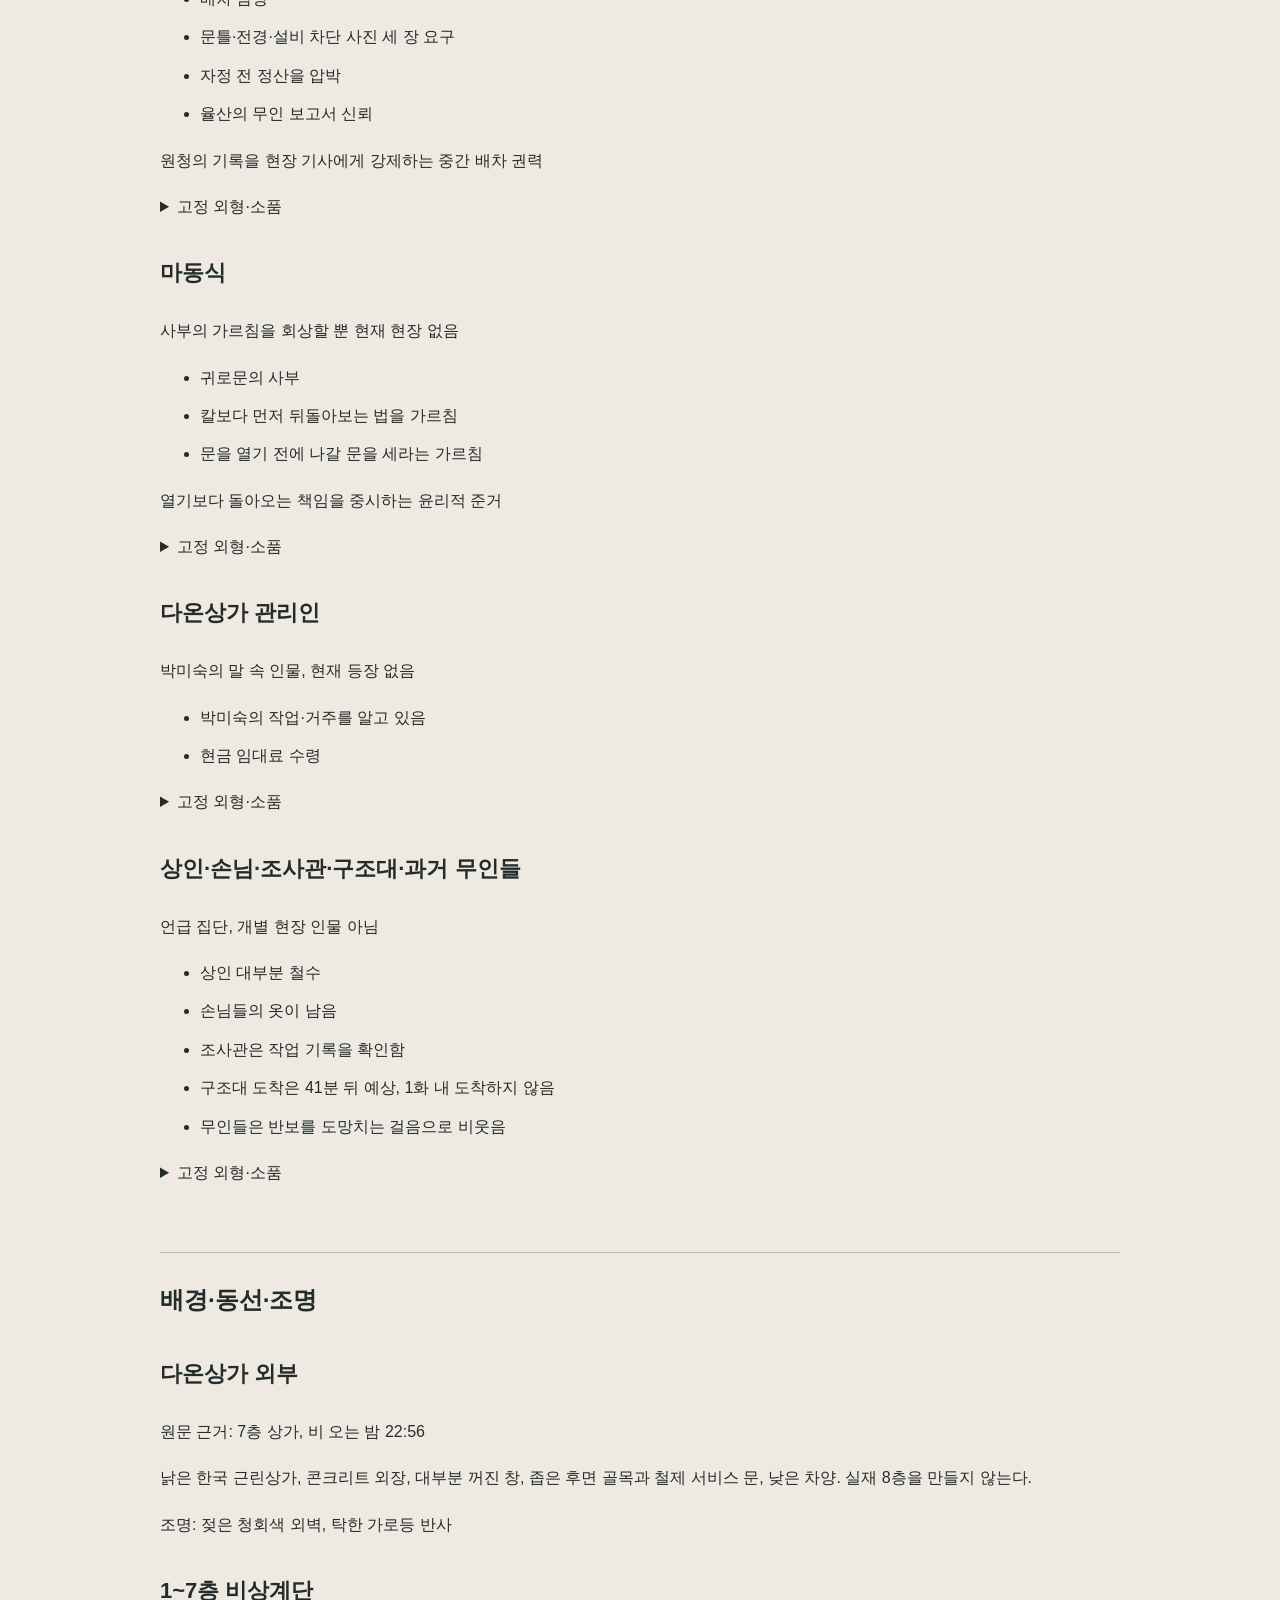
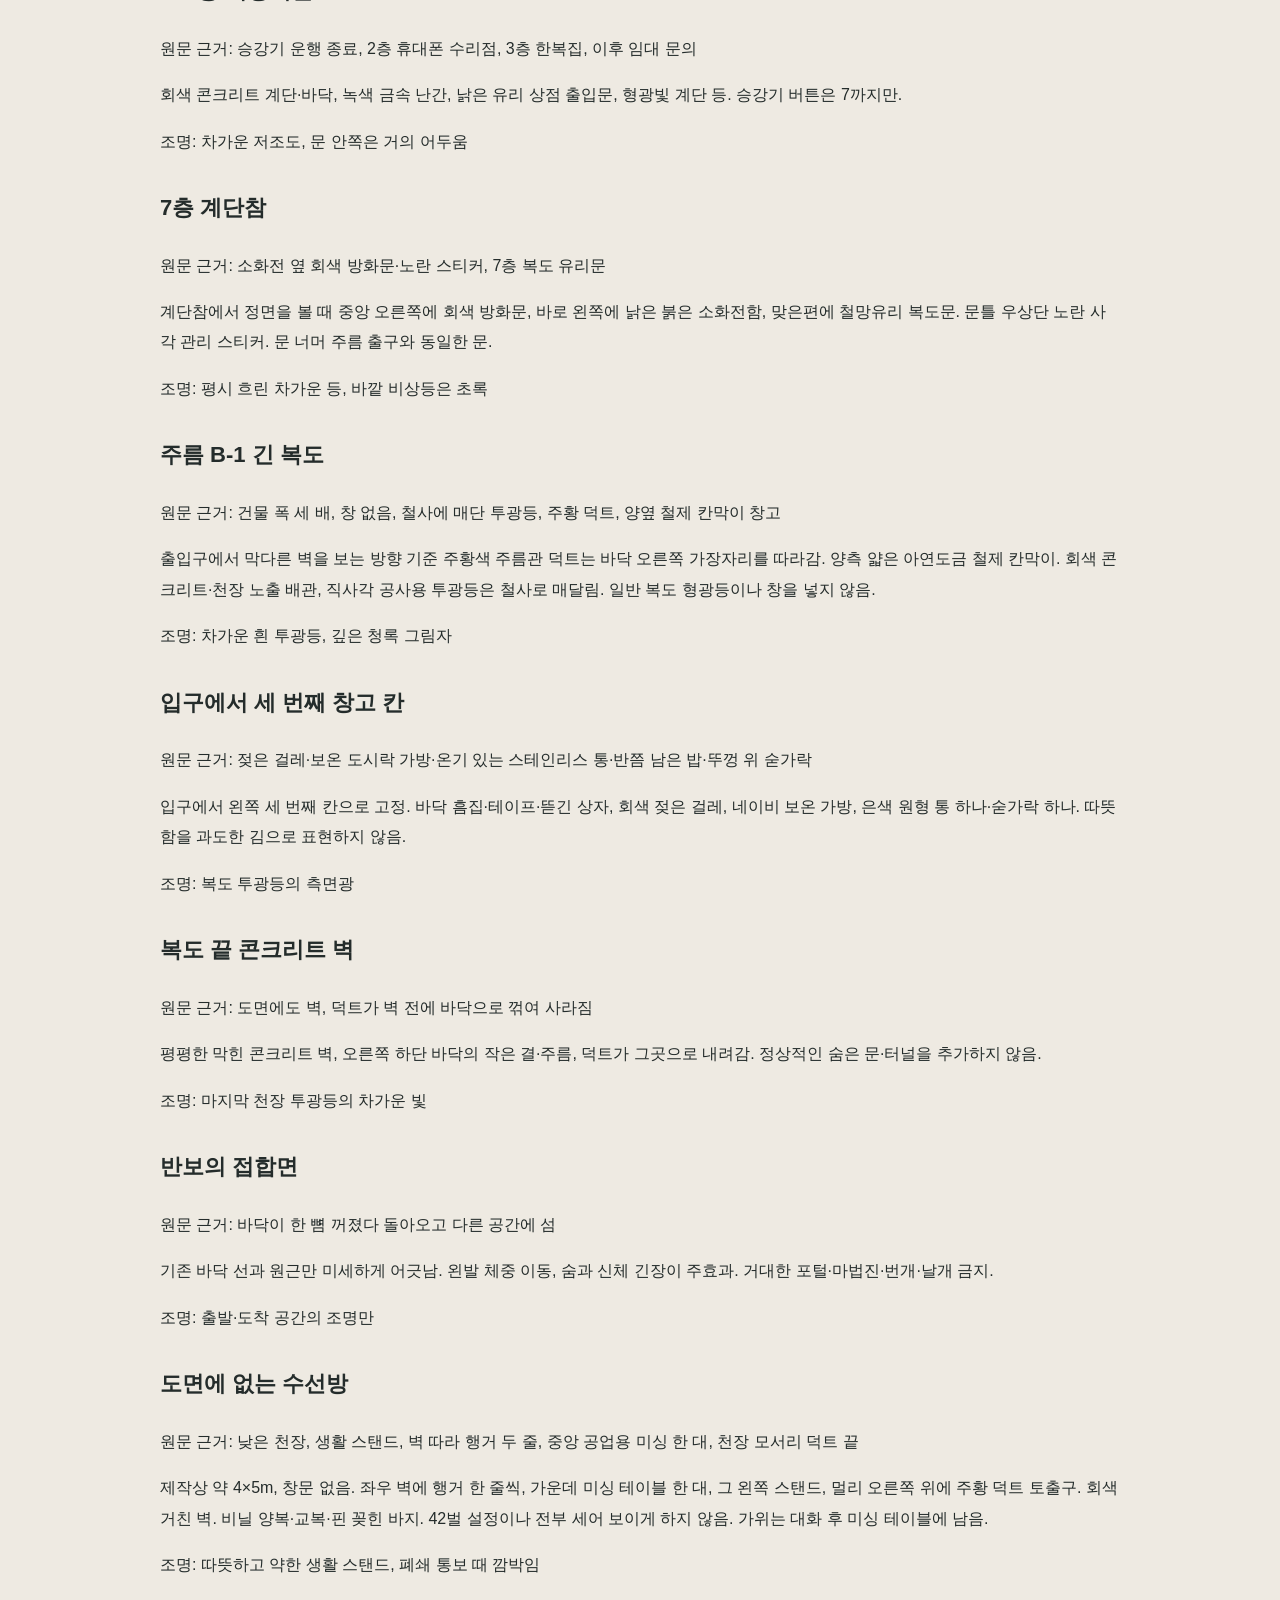
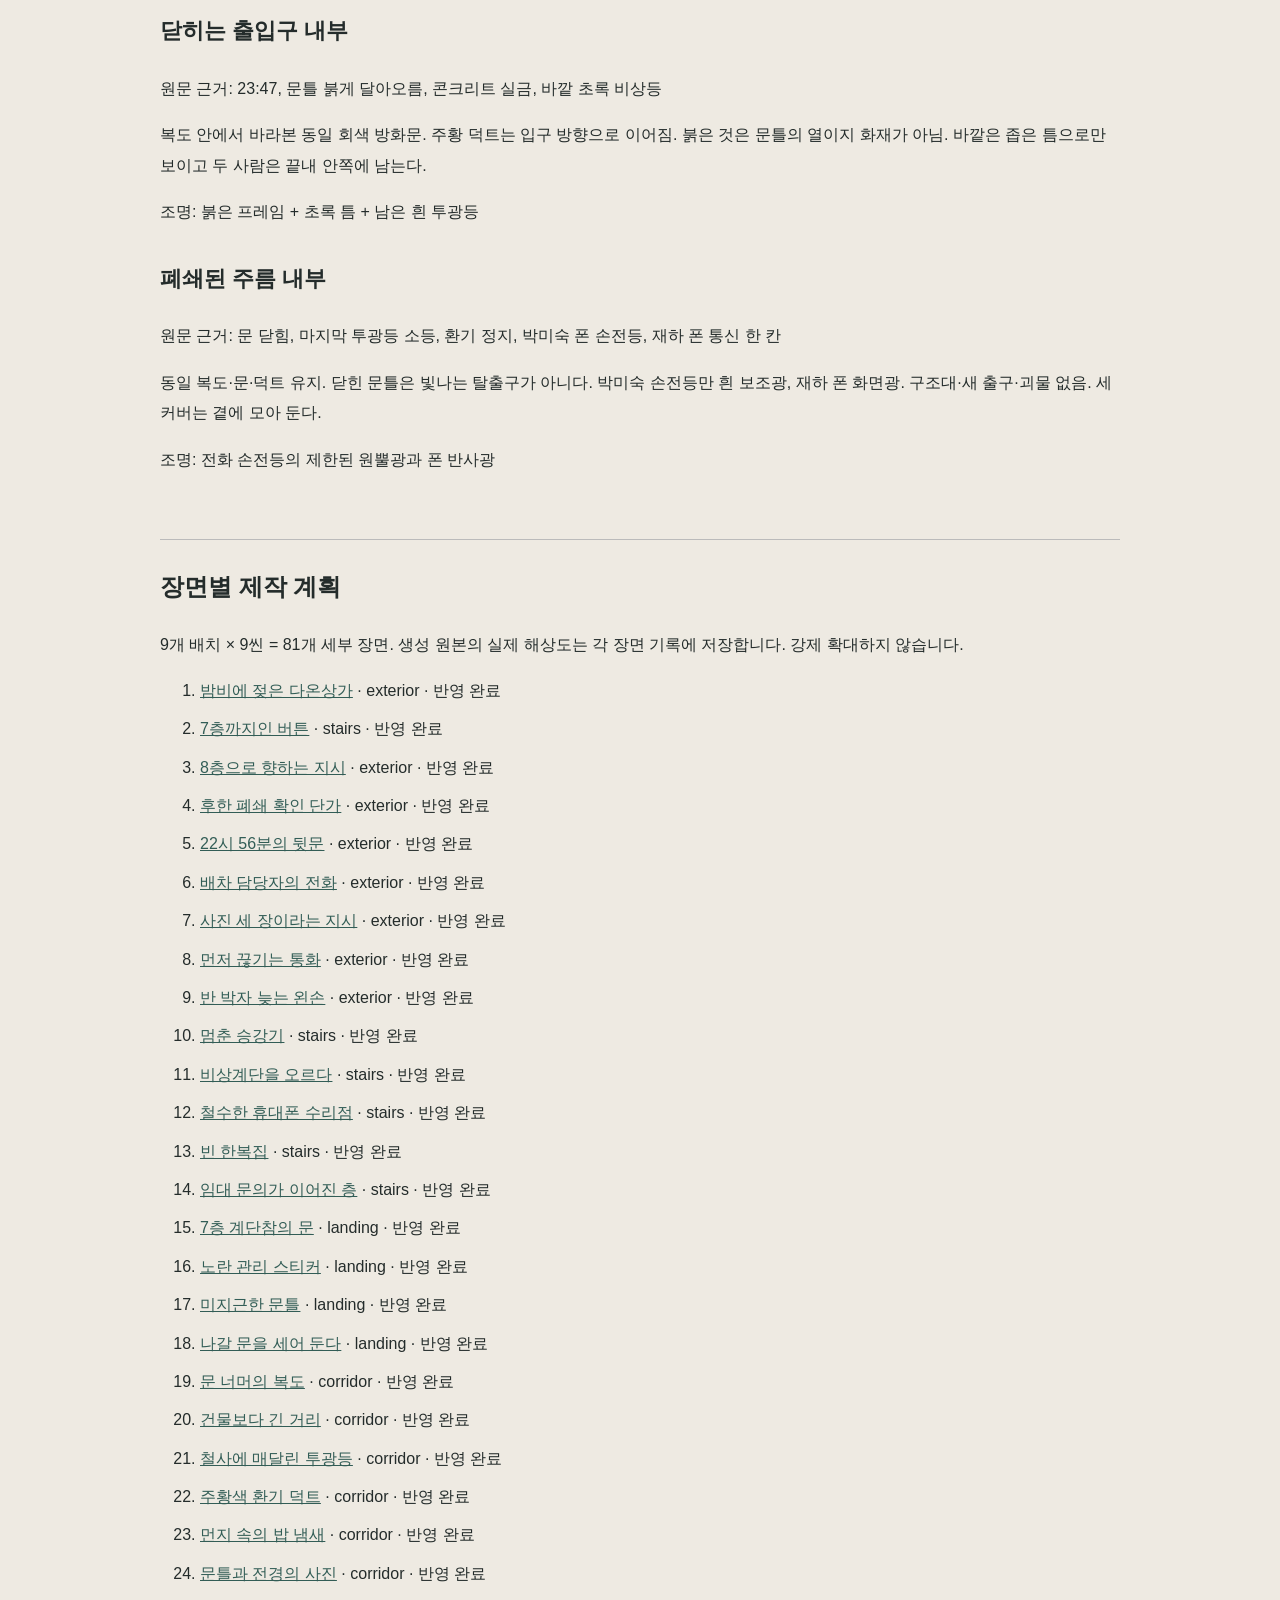
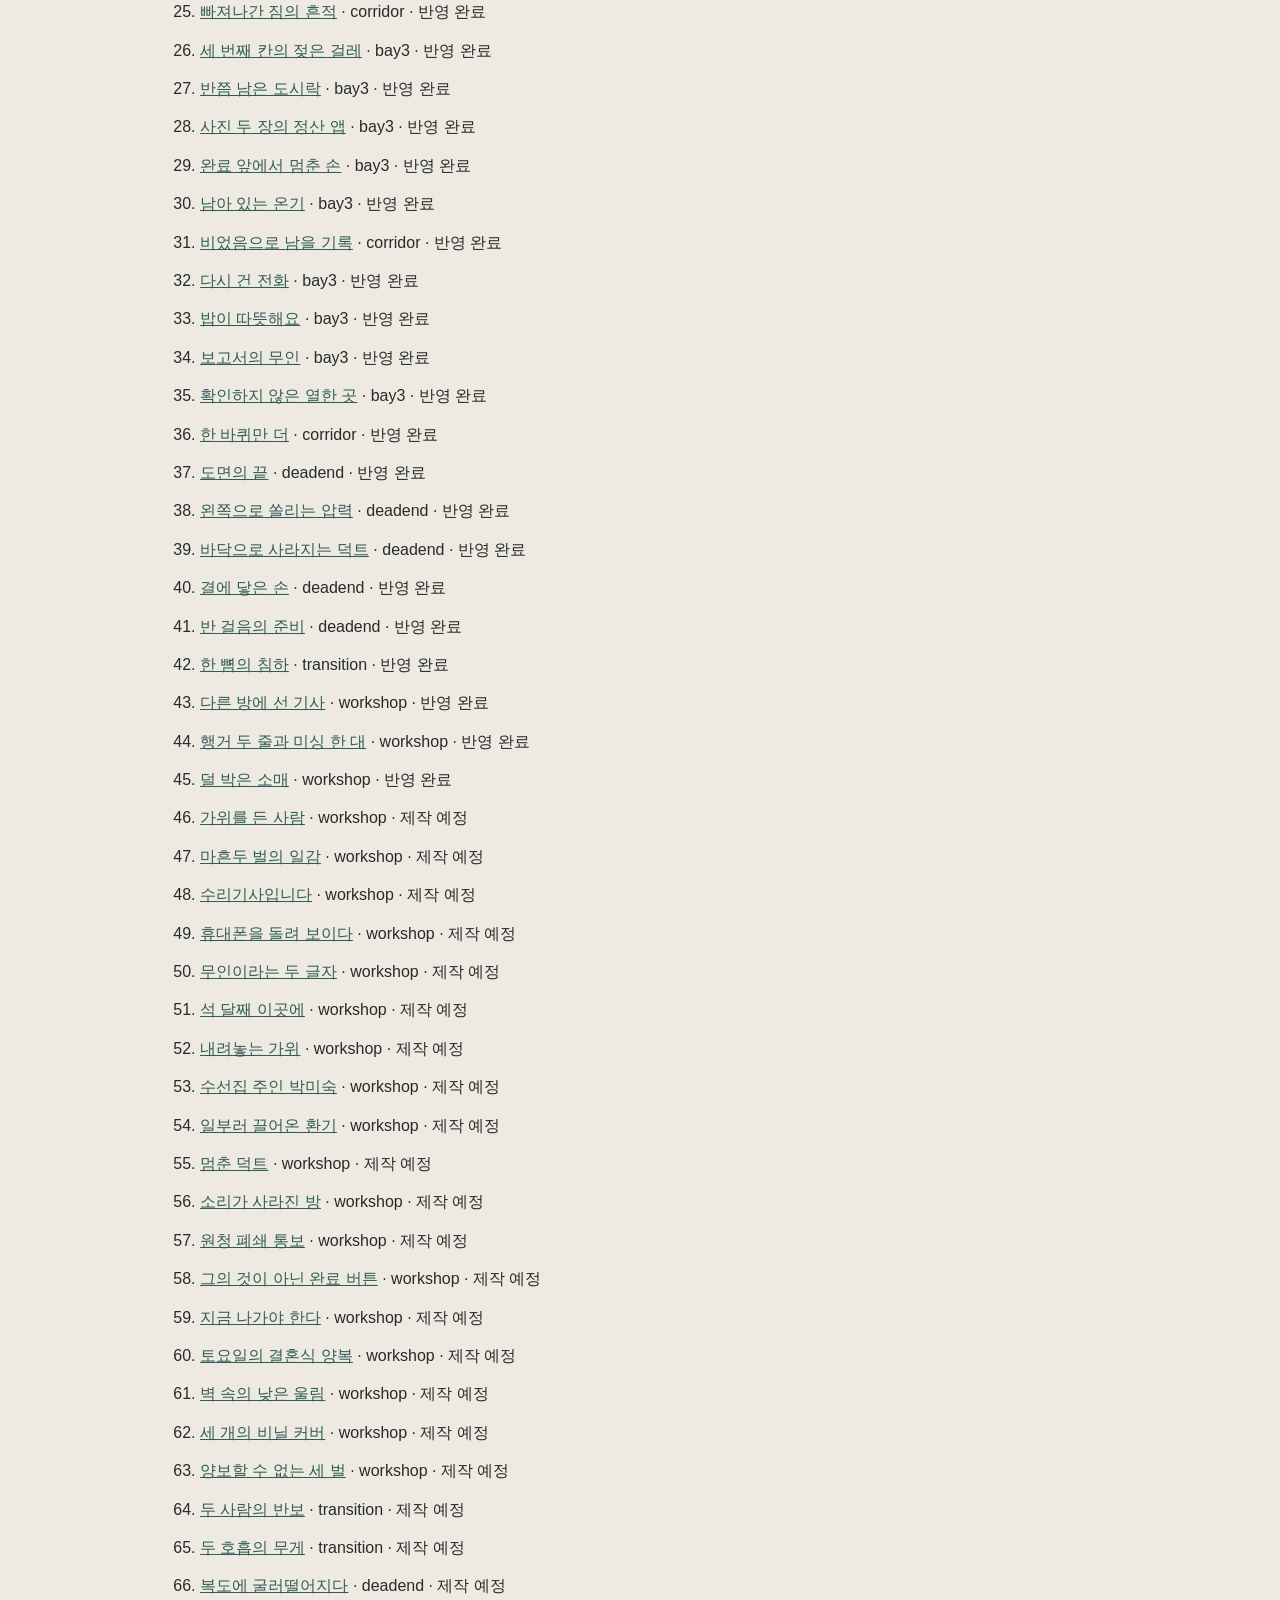
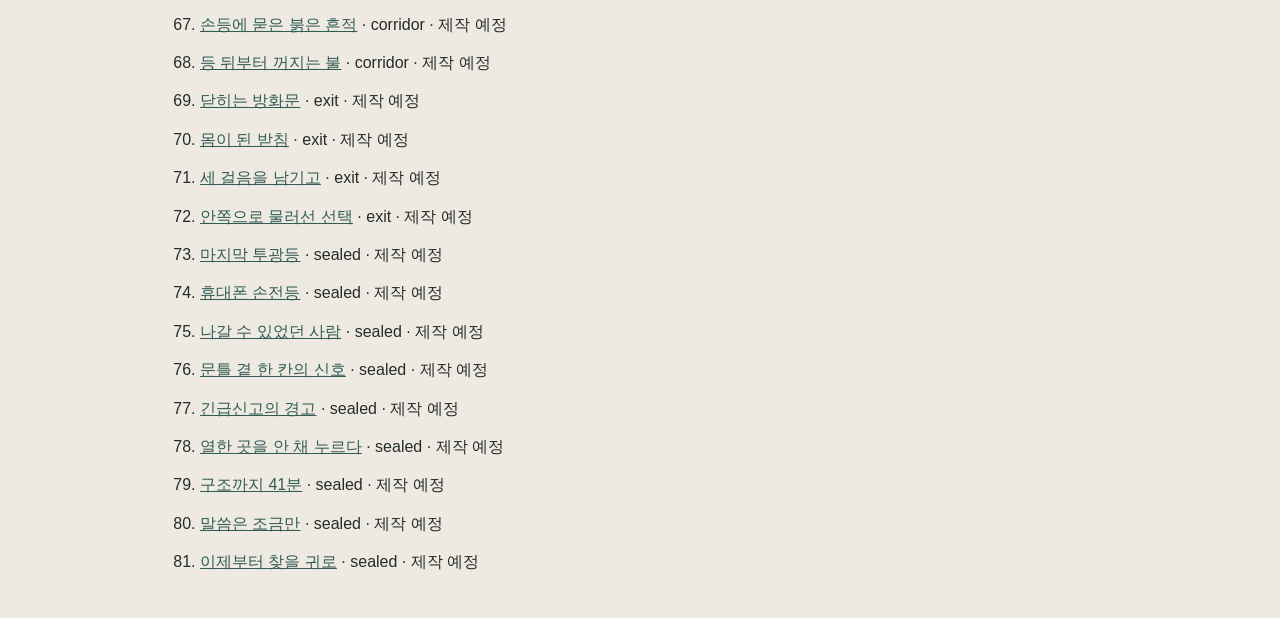
==== commit 2d452fc1: "Add scenes 037 to 045 in story order" ====
--- a/production.html
+++ b/production.html
@@ -22,4 +22,4 @@
   &quot;status&quot;: &quot;성별·나이·외형을 원문이 정하지 않음. 얼굴 없는 중립 실루엣만 사용, 서사 이미지에 삽입하지 않는다.&quot;
 }</pre></details></section><section><h3>상인·손님·조사관·구조대·과거 무인들</h3><p>언급 집단, 개별 현장 인물 아님</p><ul><li>상인 대부분 철수</li><li>손님들의 옷이 남음</li><li>조사관은 작업 기록을 확인함</li><li>구조대 도착은 41분 뒤 예상, 1화 내 도착하지 않음</li><li>무인들은 반보를 도망치는 걸음으로 비웃음</li></ul><p></p><details><summary>고정 외형·소품</summary><pre>{
   &quot;status&quot;: &quot;얼굴·제복·구조 장면을 만들어 넣지 않는다. 시트의 군집 아이콘은 제작 문서에만 사용한다.&quot;
-}</pre></details></section><h2>배경·동선·조명</h2><section><h3>다온상가 외부</h3><p>원문 근거: 7층 상가, 비 오는 밤 22:56</p><p>낡은 한국 근린상가, 콘크리트 외장, 대부분 꺼진 창, 좁은 후면 골목과 철제 서비스 문, 낮은 차양. 실재 8층을 만들지 않는다.</p><p>조명: 젖은 청회색 외벽, 탁한 가로등 반사</p></section><section><h3>1~7층 비상계단</h3><p>원문 근거: 승강기 운행 종료, 2층 휴대폰 수리점, 3층 한복집, 이후 임대 문의</p><p>회색 콘크리트 계단·바닥, 녹색 금속 난간, 낡은 유리 상점 출입문, 형광빛 계단 등. 승강기 버튼은 7까지만.</p><p>조명: 차가운 저조도, 문 안쪽은 거의 어두움</p></section><section><h3>7층 계단참</h3><p>원문 근거: 소화전 옆 회색 방화문·노란 스티커, 7층 복도 유리문</p><p>계단참에서 정면을 볼 때 중앙 오른쪽에 회색 방화문, 바로 왼쪽에 낡은 붉은 소화전함, 맞은편에 철망유리 복도문. 문틀 우상단 노란 사각 관리 스티커. 문 너머 주름 출구와 동일한 문.</p><p>조명: 평시 흐린 차가운 등, 바깥 비상등은 초록</p></section><section><h3>주름 B-1 긴 복도</h3><p>원문 근거: 건물 폭 세 배, 창 없음, 철사에 매단 투광등, 주황 덕트, 양옆 철제 칸막이 창고</p><p>출입구에서 막다른 벽을 보는 방향 기준 주황색 주름관 덕트는 바닥 오른쪽 가장자리를 따라감. 양측 얇은 아연도금 철제 칸막이. 회색 콘크리트·천장 노출 배관, 직사각 공사용 투광등은 철사로 매달림. 일반 복도 형광등이나 창을 넣지 않음.</p><p>조명: 차가운 흰 투광등, 깊은 청록 그림자</p></section><section><h3>입구에서 세 번째 창고 칸</h3><p>원문 근거: 젖은 걸레·보온 도시락 가방·온기 있는 스테인리스 통·반쯤 남은 밥·뚜껑 위 숟가락</p><p>입구에서 왼쪽 세 번째 칸으로 고정. 바닥 흠집·테이프·뜯긴 상자, 회색 젖은 걸레, 네이비 보온 가방, 은색 원형 통 하나·숟가락 하나. 따뜻함을 과도한 김으로 표현하지 않음.</p><p>조명: 복도 투광등의 측면광</p></section><section><h3>복도 끝 콘크리트 벽</h3><p>원문 근거: 도면에도 벽, 덕트가 벽 전에 바닥으로 꺾여 사라짐</p><p>평평한 막힌 콘크리트 벽, 오른쪽 하단 바닥의 작은 결·주름, 덕트가 그곳으로 내려감. 정상적인 숨은 문·터널을 추가하지 않음.</p><p>조명: 마지막 천장 투광등의 차가운 빛</p></section><section><h3>반보의 접합면</h3><p>원문 근거: 바닥이 한 뼘 꺼졌다 돌아오고 다른 공간에 섬</p><p>기존 바닥 선과 원근만 미세하게 어긋남. 왼발 체중 이동, 숨과 신체 긴장이 주효과. 거대한 포털·마법진·번개·날개 금지.</p><p>조명: 출발·도착 공간의 조명만</p></section><section><h3>도면에 없는 수선방</h3><p>원문 근거: 낮은 천장, 생활 스탠드, 벽 따라 행거 두 줄, 중앙 공업용 미싱 한 대, 천장 모서리 덕트 끝</p><p>제작상 약 4×5m, 창문 없음. 좌우 벽에 행거 한 줄씩, 가운데 미싱 테이블 한 대, 그 왼쪽 스탠드, 멀리 오른쪽 위에 주황 덕트 토출구. 회색 거친 벽. 비닐 양복·교복·핀 꽂힌 바지. 42벌 설정이나 전부 세어 보이게 하지 않음. 가위는 대화 후 미싱 테이블에 남음.</p><p>조명: 따뜻하고 약한 생활 스탠드, 폐쇄 통보 때 깜박임</p></section><section><h3>닫히는 출입구 내부</h3><p>원문 근거: 23:47, 문틀 붉게 달아오름, 콘크리트 실금, 바깥 초록 비상등</p><p>복도 안에서 바라본 동일 회색 방화문. 주황 덕트는 입구 방향으로 이어짐. 붉은 것은 문틀의 열이지 화재가 아님. 바깥은 좁은 틈으로만 보이고 두 사람은 끝내 안쪽에 남는다.</p><p>조명: 붉은 프레임 + 초록 틈 + 남은 흰 투광등</p></section><section><h3>폐쇄된 주름 내부</h3><p>원문 근거: 문 닫힘, 마지막 투광등 소등, 환기 정지, 박미숙 폰 손전등, 재하 폰 통신 한 칸</p><p>동일 복도·문·덕트 유지. 닫힌 문틀은 빛나는 탈출구가 아니다. 박미숙 손전등만 흰 보조광, 재하 폰 화면광. 구조대·새 출구·괴물 없음. 세 커버는 곁에 모아 둔다.</p><p>조명: 전화 손전등의 제한된 원뿔광과 폰 반사광</p></section><h2>장면별 제작 계획</h2><p>9개 배치 × 9씬 = 81개 세부 장면. 생성 원본의 실제 해상도는 각 장면 기록에 저장합니다. 강제 확대하지 않습니다.</p><ol><li><a href="index.html#p0002">밤비에 젖은 다온상가</a> · exterior · 반영 완료</li><li><a href="index.html#p0002">7층까지인 버튼</a> · stairs · 반영 완료</li><li><a href="index.html#p0003">8층으로 향하는 지시</a> · exterior · 반영 완료</li><li><a href="index.html#p0004">후한 폐쇄 확인 단가</a> · exterior · 반영 완료</li><li><a href="index.html#p0005">22시 56분의 뒷문</a> · exterior · 반영 완료</li><li><a href="index.html#p0006">배차 담당자의 전화</a> · exterior · 반영 완료</li><li><a href="index.html#p0009">사진 세 장이라는 지시</a> · exterior · 반영 완료</li><li><a href="index.html#p0012">먼저 끊기는 통화</a> · exterior · 반영 완료</li><li><a href="index.html#p0013">반 박자 늦는 왼손</a> · exterior · 반영 완료</li><li><a href="index.html#p0015">멈춘 승강기</a> · stairs · 반영 완료</li><li><a href="index.html#p0015">비상계단을 오르다</a> · stairs · 반영 완료</li><li><a href="index.html#p0015">철수한 휴대폰 수리점</a> · stairs · 반영 완료</li><li><a href="index.html#p0015">빈 한복집</a> · stairs · 반영 완료</li><li><a href="index.html#p0015">임대 문의가 이어진 층</a> · stairs · 반영 완료</li><li><a href="index.html#p0016">7층 계단참의 문</a> · landing · 반영 완료</li><li><a href="index.html#p0018">노란 관리 스티커</a> · landing · 반영 완료</li><li><a href="index.html#p0020">미지근한 문틀</a> · landing · 반영 완료</li><li><a href="index.html#p0023">나갈 문을 세어 둔다</a> · landing · 반영 완료</li><li><a href="index.html#p0025">문 너머의 복도</a> · corridor · 반영 완료</li><li><a href="index.html#p0026">건물보다 긴 거리</a> · corridor · 반영 완료</li><li><a href="index.html#p0026">철사에 매달린 투광등</a> · corridor · 반영 완료</li><li><a href="index.html#p0026">주황색 환기 덕트</a> · corridor · 반영 완료</li><li><a href="index.html#p0028">먼지 속의 밥 냄새</a> · corridor · 반영 완료</li><li><a href="index.html#p0029">문틀과 전경의 사진</a> · corridor · 반영 완료</li><li><a href="index.html#p0030">빠져나간 짐의 흔적</a> · corridor · 반영 완료</li><li><a href="index.html#p0032">세 번째 칸의 젖은 걸레</a> · bay3 · 반영 완료</li><li><a href="index.html#p0033">반쯤 남은 도시락</a> · bay3 · 반영 완료</li><li><a href="index.html#p0035">사진 두 장의 정산 앱</a> · bay3 · 반영 완료</li><li><a href="index.html#p0037">완료 앞에서 멈춘 손</a> · bay3 · 반영 완료</li><li><a href="index.html#p0038">남아 있는 온기</a> · bay3 · 반영 완료</li><li><a href="index.html#p0039">비었음으로 남을 기록</a> · corridor · 반영 완료</li><li><a href="index.html#p0040">다시 건 전화</a> · bay3 · 반영 완료</li><li><a href="index.html#p0043">밥이 따뜻해요</a> · bay3 · 반영 완료</li><li><a href="index.html#p0045">보고서의 무인</a> · bay3 · 반영 완료</li><li><a href="index.html#p0046">확인하지 않은 열한 곳</a> · bay3 · 반영 완료</li><li><a href="index.html#p0049">한 바퀴만 더</a> · corridor · 반영 완료</li><li><a href="index.html#p0051">도면의 끝</a> · deadend · 제작 예정</li><li><a href="index.html#p0052">왼쪽으로 쏠리는 압력</a> · deadend · 제작 예정</li><li><a href="index.html#p0052">바닥으로 사라지는 덕트</a> · deadend · 제작 예정</li><li><a href="index.html#p0054">결에 닿은 손</a> · deadend · 제작 예정</li><li><a href="index.html#p0055">반 걸음의 준비</a> · deadend · 제작 예정</li><li><a href="index.html#p0056">한 뼘의 침하</a> · transition · 제작 예정</li><li><a href="index.html#p0057">다른 방에 선 기사</a> · workshop · 제작 예정</li><li><a href="index.html#p0058">행거 두 줄과 미싱 한 대</a> · workshop · 제작 예정</li><li><a href="index.html#p0059">덜 박은 소매</a> · workshop · 제작 예정</li><li><a href="index.html#p0062">가위를 든 사람</a> · workshop · 제작 예정</li><li><a href="index.html#p0063">마흔두 벌의 일감</a> · workshop · 제작 예정</li><li><a href="index.html#p0064">수리기사입니다</a> · workshop · 제작 예정</li><li><a href="index.html#p0066">휴대폰을 돌려 보이다</a> · workshop · 제작 예정</li><li><a href="index.html#p0067">무인이라는 두 글자</a> · workshop · 제작 예정</li><li><a href="index.html#p0068">석 달째 이곳에</a> · workshop · 제작 예정</li><li><a href="index.html#p0070">내려놓는 가위</a> · workshop · 제작 예정</li><li><a href="index.html#p0070">수선집 주인 박미숙</a> · workshop · 제작 예정</li><li><a href="index.html#p0071">일부러 끌어온 환기</a> · workshop · 제작 예정</li><li><a href="index.html#p0073">멈춘 덕트</a> · workshop · 제작 예정</li><li><a href="index.html#p0074">소리가 사라진 방</a> · workshop · 제작 예정</li><li><a href="index.html#p0076">원청 폐쇄 통보</a> · workshop · 제작 예정</li><li><a href="index.html#p0078">그의 것이 아닌 완료 버튼</a> · workshop · 제작 예정</li><li><a href="index.html#p0080">지금 나가야 한다</a> · workshop · 제작 예정</li><li><a href="index.html#p0083">토요일의 결혼식 양복</a> · workshop · 제작 예정</li><li><a href="index.html#p0084">벽 속의 낮은 울림</a> · workshop · 제작 예정</li><li><a href="index.html#p0086">세 개의 비닐 커버</a> · workshop · 제작 예정</li><li><a href="index.html#p0087">양보할 수 없는 세 벌</a> · workshop · 제작 예정</li><li><a href="index.html#p0090">두 사람의 반보</a> · transition · 제작 예정</li><li><a href="index.html#p0092">두 호흡의 무게</a> · transition · 제작 예정</li><li><a href="index.html#p0093">복도에 굴러떨어지다</a> · deadend · 제작 예정</li><li><a href="index.html#p0094">손등에 묻은 붉은 흔적</a> · corridor · 제작 예정</li><li><a href="index.html#p0098">등 뒤부터 꺼지는 불</a> · corridor · 제작 예정</li><li><a href="index.html#p0100">닫히는 방화문</a> · exit · 제작 예정</li><li><a href="index.html#p0102">몸이 된 받침</a> · exit · 제작 예정</li><li><a href="index.html#p0106">세 걸음을 남기고</a> · exit · 제작 예정</li><li><a href="index.html#p0111">안쪽으로 물러선 선택</a> · exit · 제작 예정</li><li><a href="index.html#p0113">마지막 투광등</a> · sealed · 제작 예정</li><li><a href="index.html#p0114">휴대폰 손전등</a> · sealed · 제작 예정</li><li><a href="index.html#p0115">나갈 수 있었던 사람</a> · sealed · 제작 예정</li><li><a href="index.html#p0116">문틀 곁 한 칸의 신호</a> · sealed · 제작 예정</li><li><a href="index.html#p0118">긴급신고의 경고</a> · sealed · 제작 예정</li><li><a href="index.html#p0120">열한 곳을 안 채 누르다</a> · sealed · 제작 예정</li><li><a href="index.html#p0121">구조까지 41분</a> · sealed · 제작 예정</li><li><a href="index.html#p0125">말씀은 조금만</a> · sealed · 제작 예정</li><li><a href="index.html#p0127">이제부터 찾을 귀로</a> · sealed · 제작 예정</li></ol></body></html>+}</pre></details></section><h2>배경·동선·조명</h2><section><h3>다온상가 외부</h3><p>원문 근거: 7층 상가, 비 오는 밤 22:56</p><p>낡은 한국 근린상가, 콘크리트 외장, 대부분 꺼진 창, 좁은 후면 골목과 철제 서비스 문, 낮은 차양. 실재 8층을 만들지 않는다.</p><p>조명: 젖은 청회색 외벽, 탁한 가로등 반사</p></section><section><h3>1~7층 비상계단</h3><p>원문 근거: 승강기 운행 종료, 2층 휴대폰 수리점, 3층 한복집, 이후 임대 문의</p><p>회색 콘크리트 계단·바닥, 녹색 금속 난간, 낡은 유리 상점 출입문, 형광빛 계단 등. 승강기 버튼은 7까지만.</p><p>조명: 차가운 저조도, 문 안쪽은 거의 어두움</p></section><section><h3>7층 계단참</h3><p>원문 근거: 소화전 옆 회색 방화문·노란 스티커, 7층 복도 유리문</p><p>계단참에서 정면을 볼 때 중앙 오른쪽에 회색 방화문, 바로 왼쪽에 낡은 붉은 소화전함, 맞은편에 철망유리 복도문. 문틀 우상단 노란 사각 관리 스티커. 문 너머 주름 출구와 동일한 문.</p><p>조명: 평시 흐린 차가운 등, 바깥 비상등은 초록</p></section><section><h3>주름 B-1 긴 복도</h3><p>원문 근거: 건물 폭 세 배, 창 없음, 철사에 매단 투광등, 주황 덕트, 양옆 철제 칸막이 창고</p><p>출입구에서 막다른 벽을 보는 방향 기준 주황색 주름관 덕트는 바닥 오른쪽 가장자리를 따라감. 양측 얇은 아연도금 철제 칸막이. 회색 콘크리트·천장 노출 배관, 직사각 공사용 투광등은 철사로 매달림. 일반 복도 형광등이나 창을 넣지 않음.</p><p>조명: 차가운 흰 투광등, 깊은 청록 그림자</p></section><section><h3>입구에서 세 번째 창고 칸</h3><p>원문 근거: 젖은 걸레·보온 도시락 가방·온기 있는 스테인리스 통·반쯤 남은 밥·뚜껑 위 숟가락</p><p>입구에서 왼쪽 세 번째 칸으로 고정. 바닥 흠집·테이프·뜯긴 상자, 회색 젖은 걸레, 네이비 보온 가방, 은색 원형 통 하나·숟가락 하나. 따뜻함을 과도한 김으로 표현하지 않음.</p><p>조명: 복도 투광등의 측면광</p></section><section><h3>복도 끝 콘크리트 벽</h3><p>원문 근거: 도면에도 벽, 덕트가 벽 전에 바닥으로 꺾여 사라짐</p><p>평평한 막힌 콘크리트 벽, 오른쪽 하단 바닥의 작은 결·주름, 덕트가 그곳으로 내려감. 정상적인 숨은 문·터널을 추가하지 않음.</p><p>조명: 마지막 천장 투광등의 차가운 빛</p></section><section><h3>반보의 접합면</h3><p>원문 근거: 바닥이 한 뼘 꺼졌다 돌아오고 다른 공간에 섬</p><p>기존 바닥 선과 원근만 미세하게 어긋남. 왼발 체중 이동, 숨과 신체 긴장이 주효과. 거대한 포털·마법진·번개·날개 금지.</p><p>조명: 출발·도착 공간의 조명만</p></section><section><h3>도면에 없는 수선방</h3><p>원문 근거: 낮은 천장, 생활 스탠드, 벽 따라 행거 두 줄, 중앙 공업용 미싱 한 대, 천장 모서리 덕트 끝</p><p>제작상 약 4×5m, 창문 없음. 좌우 벽에 행거 한 줄씩, 가운데 미싱 테이블 한 대, 그 왼쪽 스탠드, 멀리 오른쪽 위에 주황 덕트 토출구. 회색 거친 벽. 비닐 양복·교복·핀 꽂힌 바지. 42벌 설정이나 전부 세어 보이게 하지 않음. 가위는 대화 후 미싱 테이블에 남음.</p><p>조명: 따뜻하고 약한 생활 스탠드, 폐쇄 통보 때 깜박임</p></section><section><h3>닫히는 출입구 내부</h3><p>원문 근거: 23:47, 문틀 붉게 달아오름, 콘크리트 실금, 바깥 초록 비상등</p><p>복도 안에서 바라본 동일 회색 방화문. 주황 덕트는 입구 방향으로 이어짐. 붉은 것은 문틀의 열이지 화재가 아님. 바깥은 좁은 틈으로만 보이고 두 사람은 끝내 안쪽에 남는다.</p><p>조명: 붉은 프레임 + 초록 틈 + 남은 흰 투광등</p></section><section><h3>폐쇄된 주름 내부</h3><p>원문 근거: 문 닫힘, 마지막 투광등 소등, 환기 정지, 박미숙 폰 손전등, 재하 폰 통신 한 칸</p><p>동일 복도·문·덕트 유지. 닫힌 문틀은 빛나는 탈출구가 아니다. 박미숙 손전등만 흰 보조광, 재하 폰 화면광. 구조대·새 출구·괴물 없음. 세 커버는 곁에 모아 둔다.</p><p>조명: 전화 손전등의 제한된 원뿔광과 폰 반사광</p></section><h2>장면별 제작 계획</h2><p>9개 배치 × 9씬 = 81개 세부 장면. 생성 원본의 실제 해상도는 각 장면 기록에 저장합니다. 강제 확대하지 않습니다.</p><ol><li><a href="index.html#p0002">밤비에 젖은 다온상가</a> · exterior · 반영 완료</li><li><a href="index.html#p0002">7층까지인 버튼</a> · stairs · 반영 완료</li><li><a href="index.html#p0003">8층으로 향하는 지시</a> · exterior · 반영 완료</li><li><a href="index.html#p0004">후한 폐쇄 확인 단가</a> · exterior · 반영 완료</li><li><a href="index.html#p0005">22시 56분의 뒷문</a> · exterior · 반영 완료</li><li><a href="index.html#p0006">배차 담당자의 전화</a> · exterior · 반영 완료</li><li><a href="index.html#p0009">사진 세 장이라는 지시</a> · exterior · 반영 완료</li><li><a href="index.html#p0012">먼저 끊기는 통화</a> · exterior · 반영 완료</li><li><a href="index.html#p0013">반 박자 늦는 왼손</a> · exterior · 반영 완료</li><li><a href="index.html#p0015">멈춘 승강기</a> · stairs · 반영 완료</li><li><a href="index.html#p0015">비상계단을 오르다</a> · stairs · 반영 완료</li><li><a href="index.html#p0015">철수한 휴대폰 수리점</a> · stairs · 반영 완료</li><li><a href="index.html#p0015">빈 한복집</a> · stairs · 반영 완료</li><li><a href="index.html#p0015">임대 문의가 이어진 층</a> · stairs · 반영 완료</li><li><a href="index.html#p0016">7층 계단참의 문</a> · landing · 반영 완료</li><li><a href="index.html#p0018">노란 관리 스티커</a> · landing · 반영 완료</li><li><a href="index.html#p0020">미지근한 문틀</a> · landing · 반영 완료</li><li><a href="index.html#p0023">나갈 문을 세어 둔다</a> · landing · 반영 완료</li><li><a href="index.html#p0025">문 너머의 복도</a> · corridor · 반영 완료</li><li><a href="index.html#p0026">건물보다 긴 거리</a> · corridor · 반영 완료</li><li><a href="index.html#p0026">철사에 매달린 투광등</a> · corridor · 반영 완료</li><li><a href="index.html#p0026">주황색 환기 덕트</a> · corridor · 반영 완료</li><li><a href="index.html#p0028">먼지 속의 밥 냄새</a> · corridor · 반영 완료</li><li><a href="index.html#p0029">문틀과 전경의 사진</a> · corridor · 반영 완료</li><li><a href="index.html#p0030">빠져나간 짐의 흔적</a> · corridor · 반영 완료</li><li><a href="index.html#p0032">세 번째 칸의 젖은 걸레</a> · bay3 · 반영 완료</li><li><a href="index.html#p0033">반쯤 남은 도시락</a> · bay3 · 반영 완료</li><li><a href="index.html#p0035">사진 두 장의 정산 앱</a> · bay3 · 반영 완료</li><li><a href="index.html#p0037">완료 앞에서 멈춘 손</a> · bay3 · 반영 완료</li><li><a href="index.html#p0038">남아 있는 온기</a> · bay3 · 반영 완료</li><li><a href="index.html#p0039">비었음으로 남을 기록</a> · corridor · 반영 완료</li><li><a href="index.html#p0040">다시 건 전화</a> · bay3 · 반영 완료</li><li><a href="index.html#p0043">밥이 따뜻해요</a> · bay3 · 반영 완료</li><li><a href="index.html#p0045">보고서의 무인</a> · bay3 · 반영 완료</li><li><a href="index.html#p0046">확인하지 않은 열한 곳</a> · bay3 · 반영 완료</li><li><a href="index.html#p0049">한 바퀴만 더</a> · corridor · 반영 완료</li><li><a href="index.html#p0051">도면의 끝</a> · deadend · 반영 완료</li><li><a href="index.html#p0052">왼쪽으로 쏠리는 압력</a> · deadend · 반영 완료</li><li><a href="index.html#p0052">바닥으로 사라지는 덕트</a> · deadend · 반영 완료</li><li><a href="index.html#p0054">결에 닿은 손</a> · deadend · 반영 완료</li><li><a href="index.html#p0055">반 걸음의 준비</a> · deadend · 반영 완료</li><li><a href="index.html#p0056">한 뼘의 침하</a> · transition · 반영 완료</li><li><a href="index.html#p0057">다른 방에 선 기사</a> · workshop · 반영 완료</li><li><a href="index.html#p0058">행거 두 줄과 미싱 한 대</a> · workshop · 반영 완료</li><li><a href="index.html#p0059">덜 박은 소매</a> · workshop · 반영 완료</li><li><a href="index.html#p0062">가위를 든 사람</a> · workshop · 제작 예정</li><li><a href="index.html#p0063">마흔두 벌의 일감</a> · workshop · 제작 예정</li><li><a href="index.html#p0064">수리기사입니다</a> · workshop · 제작 예정</li><li><a href="index.html#p0066">휴대폰을 돌려 보이다</a> · workshop · 제작 예정</li><li><a href="index.html#p0067">무인이라는 두 글자</a> · workshop · 제작 예정</li><li><a href="index.html#p0068">석 달째 이곳에</a> · workshop · 제작 예정</li><li><a href="index.html#p0070">내려놓는 가위</a> · workshop · 제작 예정</li><li><a href="index.html#p0070">수선집 주인 박미숙</a> · workshop · 제작 예정</li><li><a href="index.html#p0071">일부러 끌어온 환기</a> · workshop · 제작 예정</li><li><a href="index.html#p0073">멈춘 덕트</a> · workshop · 제작 예정</li><li><a href="index.html#p0074">소리가 사라진 방</a> · workshop · 제작 예정</li><li><a href="index.html#p0076">원청 폐쇄 통보</a> · workshop · 제작 예정</li><li><a href="index.html#p0078">그의 것이 아닌 완료 버튼</a> · workshop · 제작 예정</li><li><a href="index.html#p0080">지금 나가야 한다</a> · workshop · 제작 예정</li><li><a href="index.html#p0083">토요일의 결혼식 양복</a> · workshop · 제작 예정</li><li><a href="index.html#p0084">벽 속의 낮은 울림</a> · workshop · 제작 예정</li><li><a href="index.html#p0086">세 개의 비닐 커버</a> · workshop · 제작 예정</li><li><a href="index.html#p0087">양보할 수 없는 세 벌</a> · workshop · 제작 예정</li><li><a href="index.html#p0090">두 사람의 반보</a> · transition · 제작 예정</li><li><a href="index.html#p0092">두 호흡의 무게</a> · transition · 제작 예정</li><li><a href="index.html#p0093">복도에 굴러떨어지다</a> · deadend · 제작 예정</li><li><a href="index.html#p0094">손등에 묻은 붉은 흔적</a> · corridor · 제작 예정</li><li><a href="index.html#p0098">등 뒤부터 꺼지는 불</a> · corridor · 제작 예정</li><li><a href="index.html#p0100">닫히는 방화문</a> · exit · 제작 예정</li><li><a href="index.html#p0102">몸이 된 받침</a> · exit · 제작 예정</li><li><a href="index.html#p0106">세 걸음을 남기고</a> · exit · 제작 예정</li><li><a href="index.html#p0111">안쪽으로 물러선 선택</a> · exit · 제작 예정</li><li><a href="index.html#p0113">마지막 투광등</a> · sealed · 제작 예정</li><li><a href="index.html#p0114">휴대폰 손전등</a> · sealed · 제작 예정</li><li><a href="index.html#p0115">나갈 수 있었던 사람</a> · sealed · 제작 예정</li><li><a href="index.html#p0116">문틀 곁 한 칸의 신호</a> · sealed · 제작 예정</li><li><a href="index.html#p0118">긴급신고의 경고</a> · sealed · 제작 예정</li><li><a href="index.html#p0120">열한 곳을 안 채 누르다</a> · sealed · 제작 예정</li><li><a href="index.html#p0121">구조까지 41분</a> · sealed · 제작 예정</li><li><a href="index.html#p0125">말씀은 조금만</a> · sealed · 제작 예정</li><li><a href="index.html#p0127">이제부터 찾을 귀로</a> · sealed · 제작 예정</li></ol></body></html>
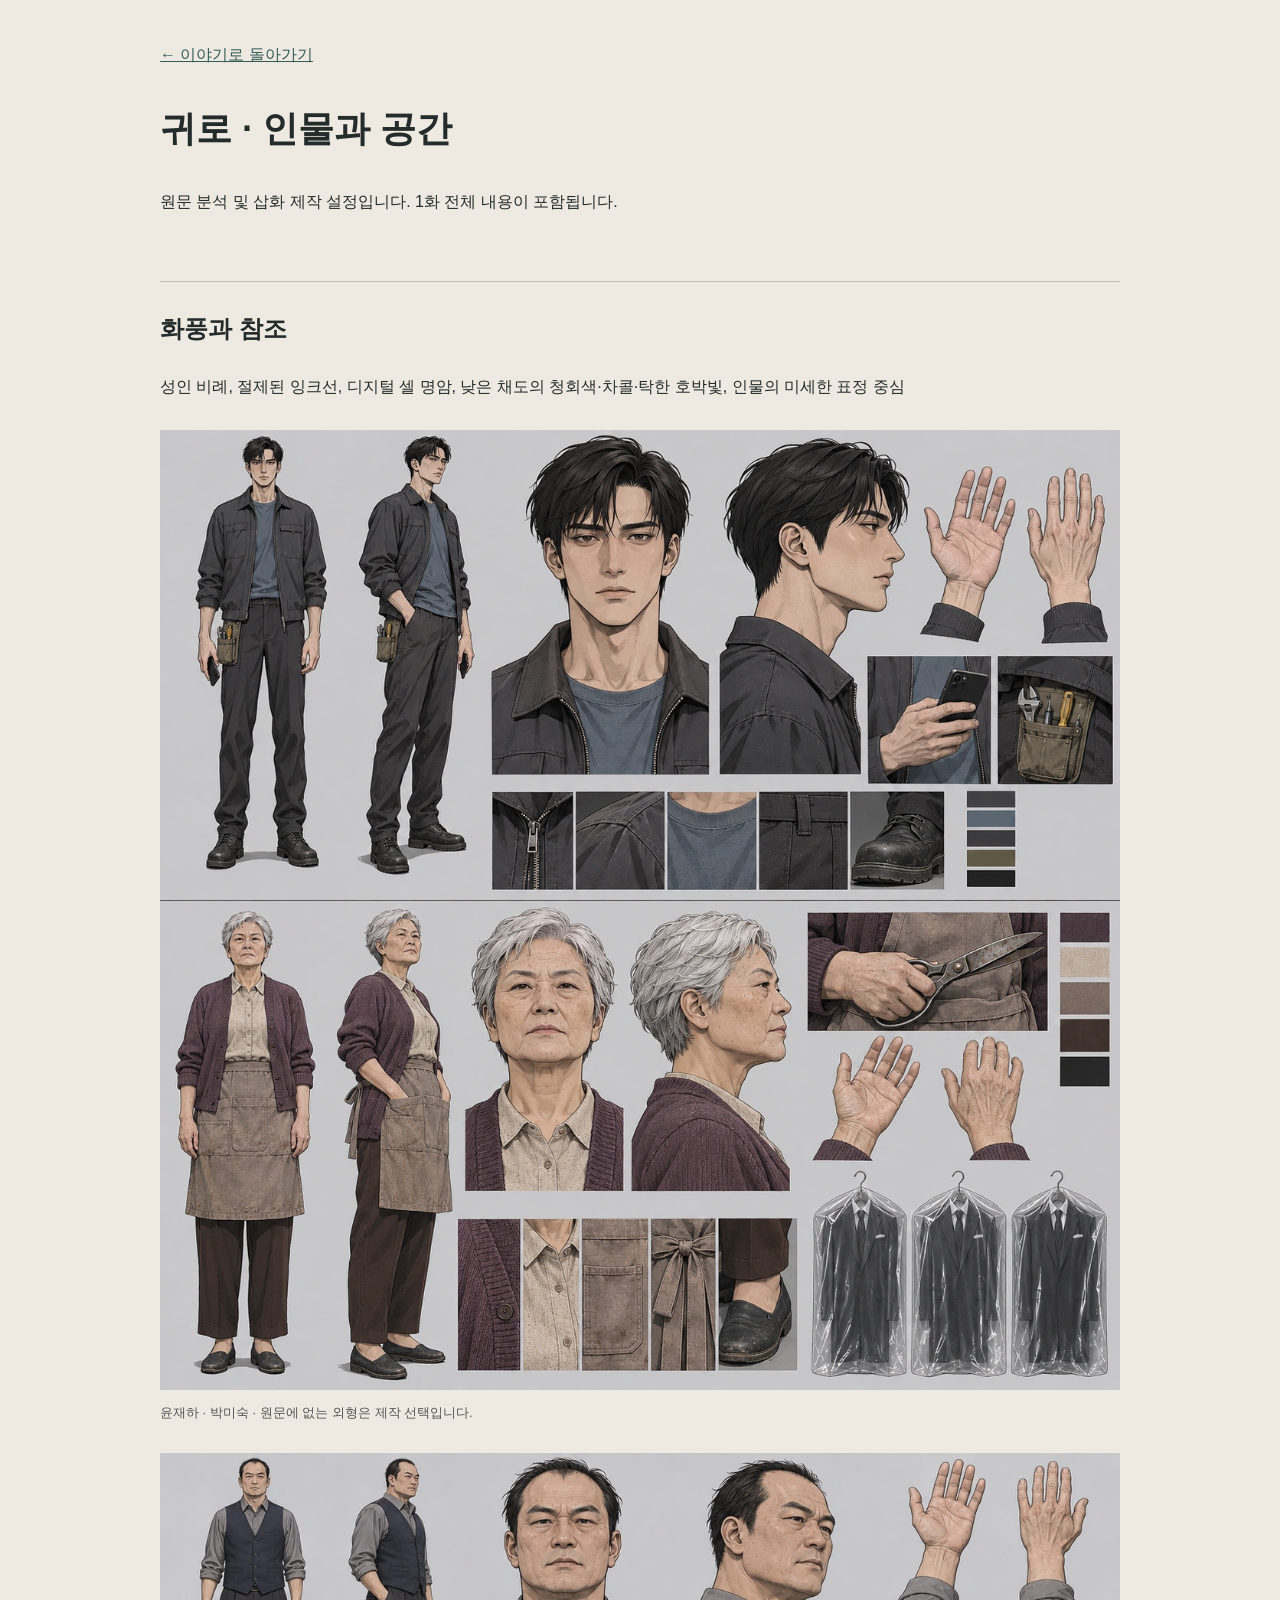
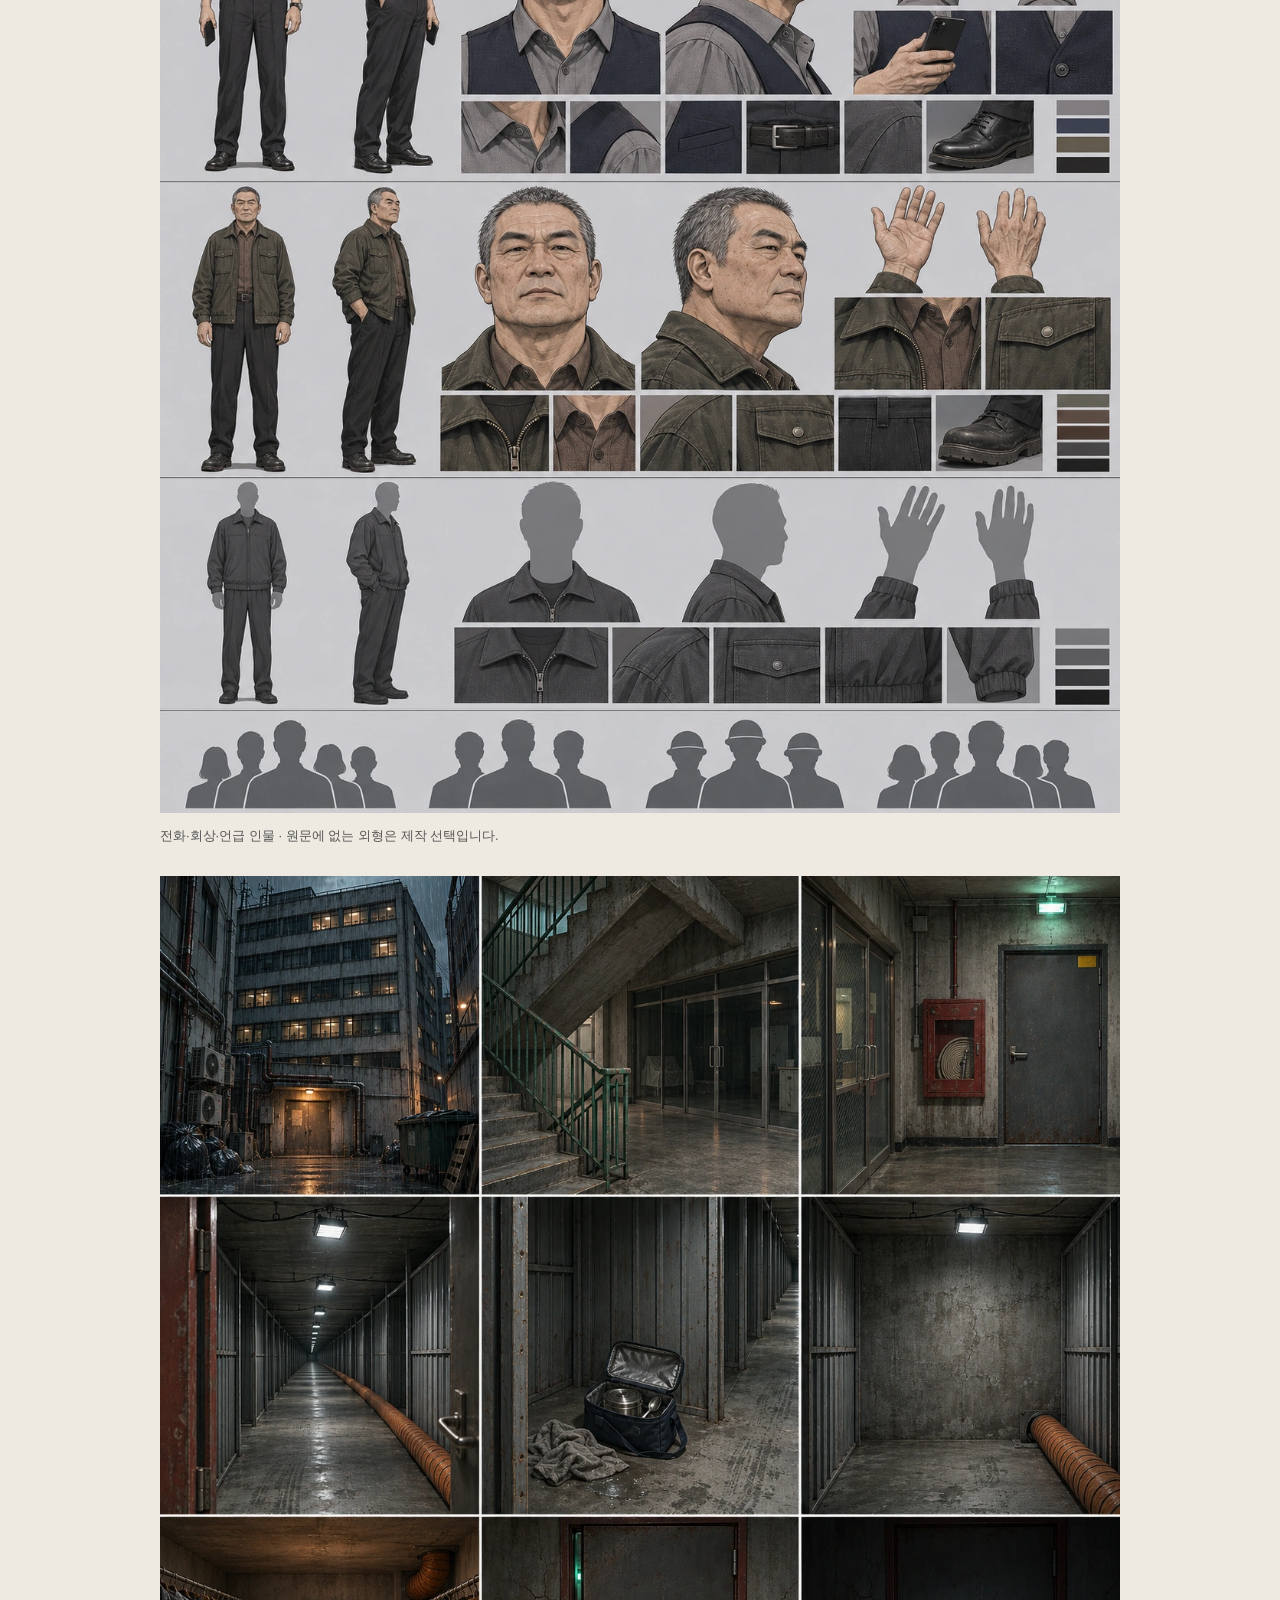
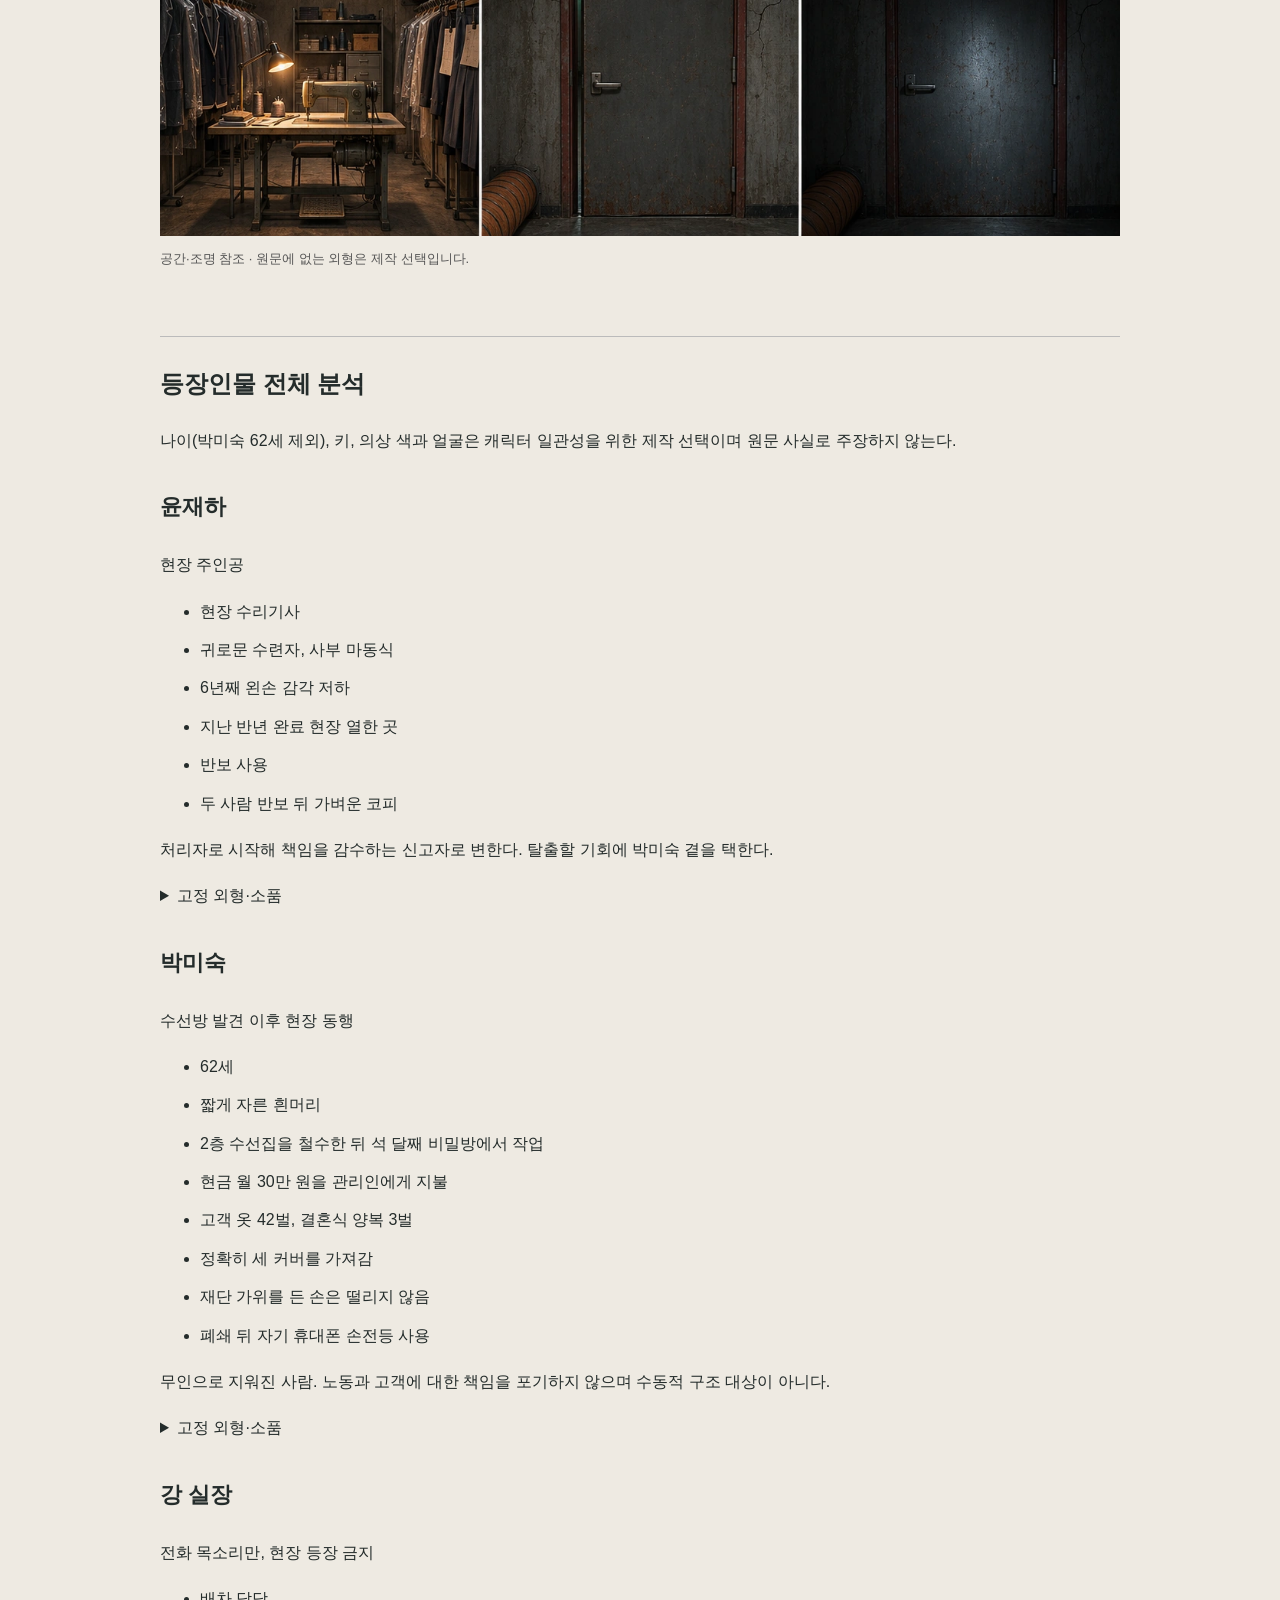
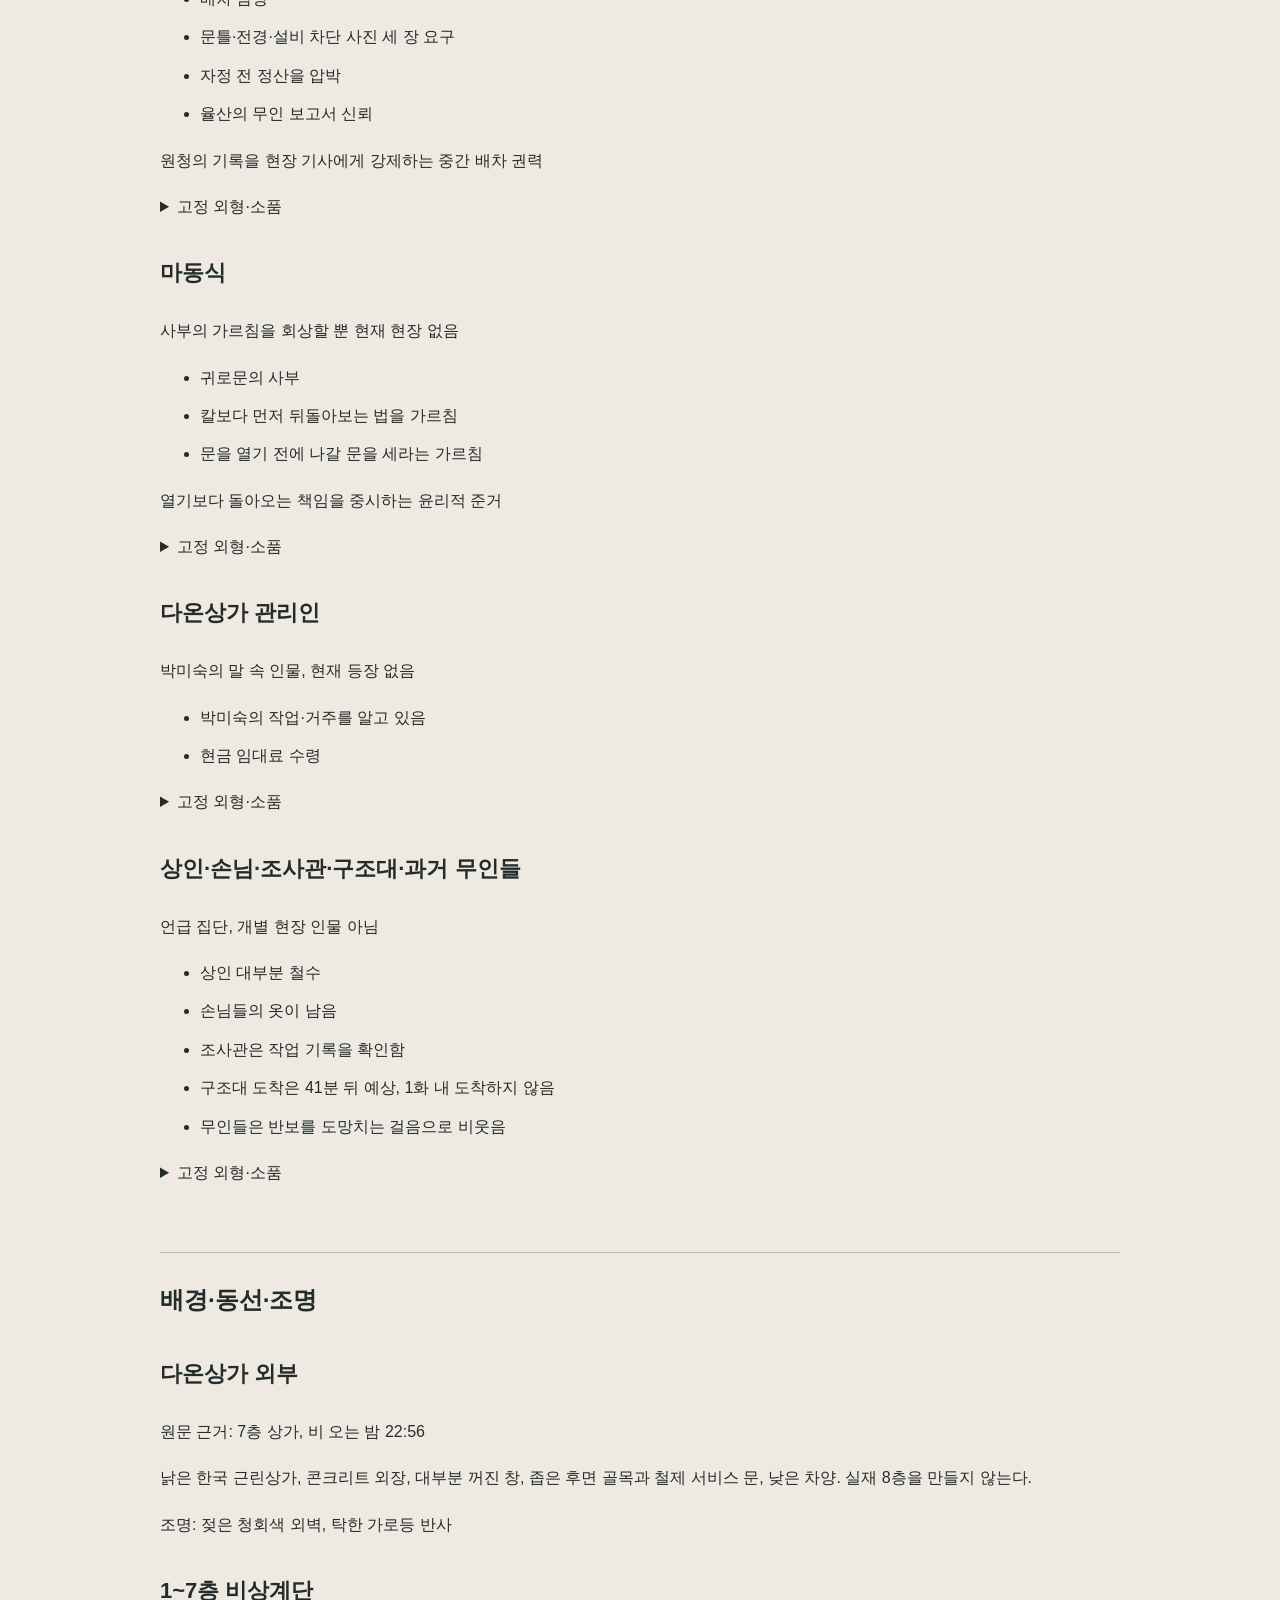
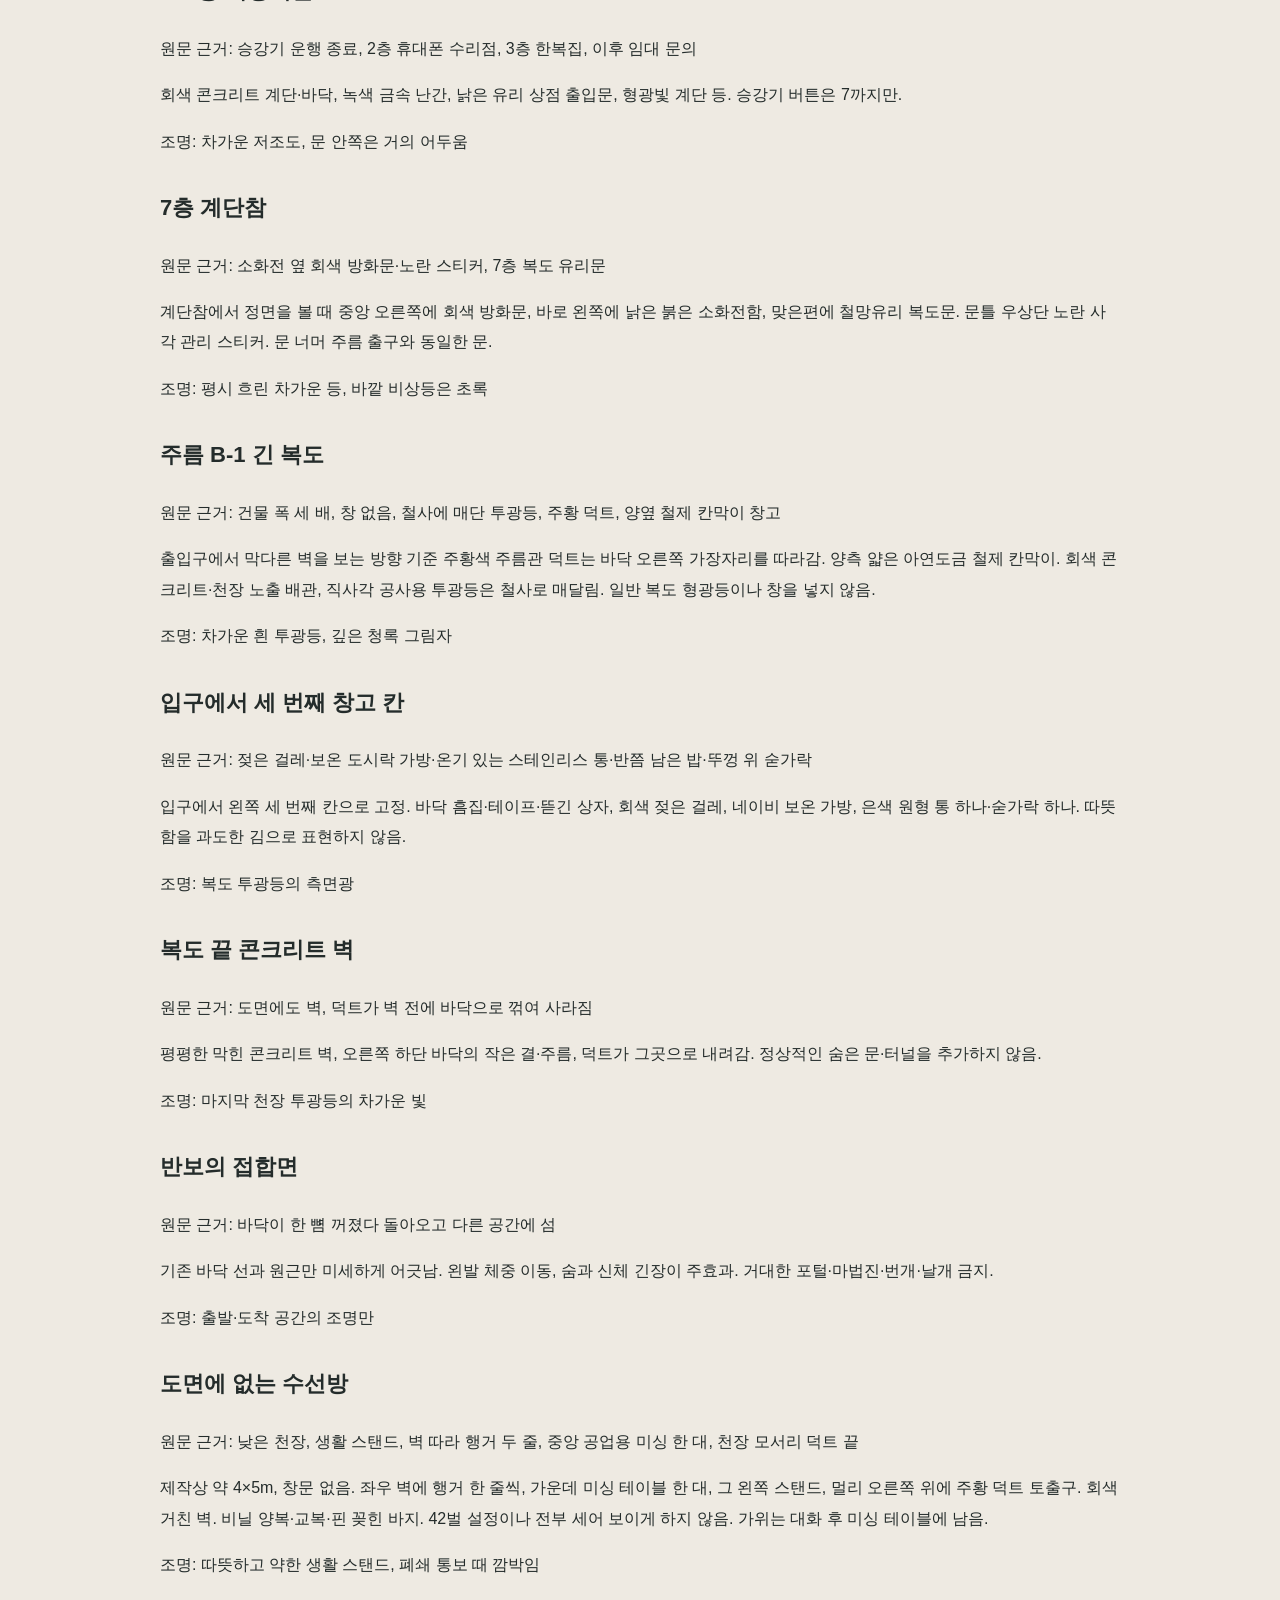
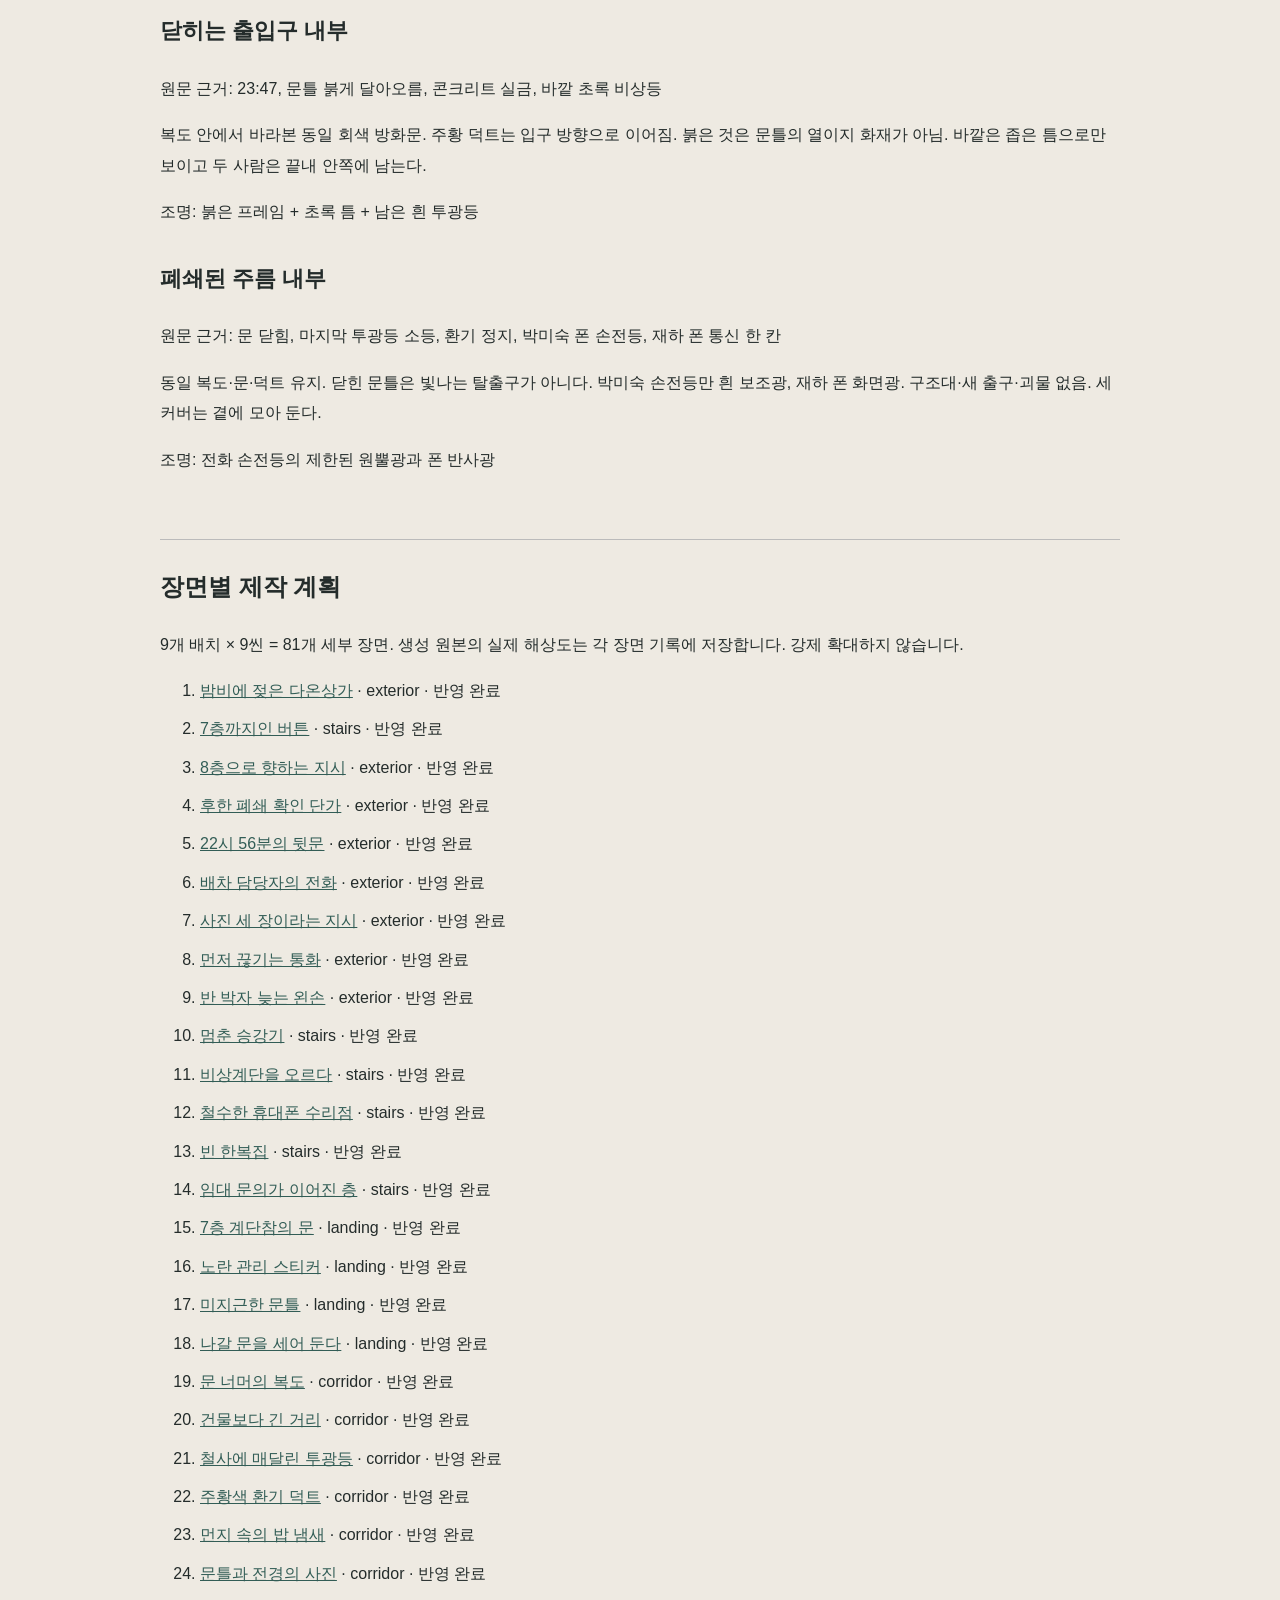
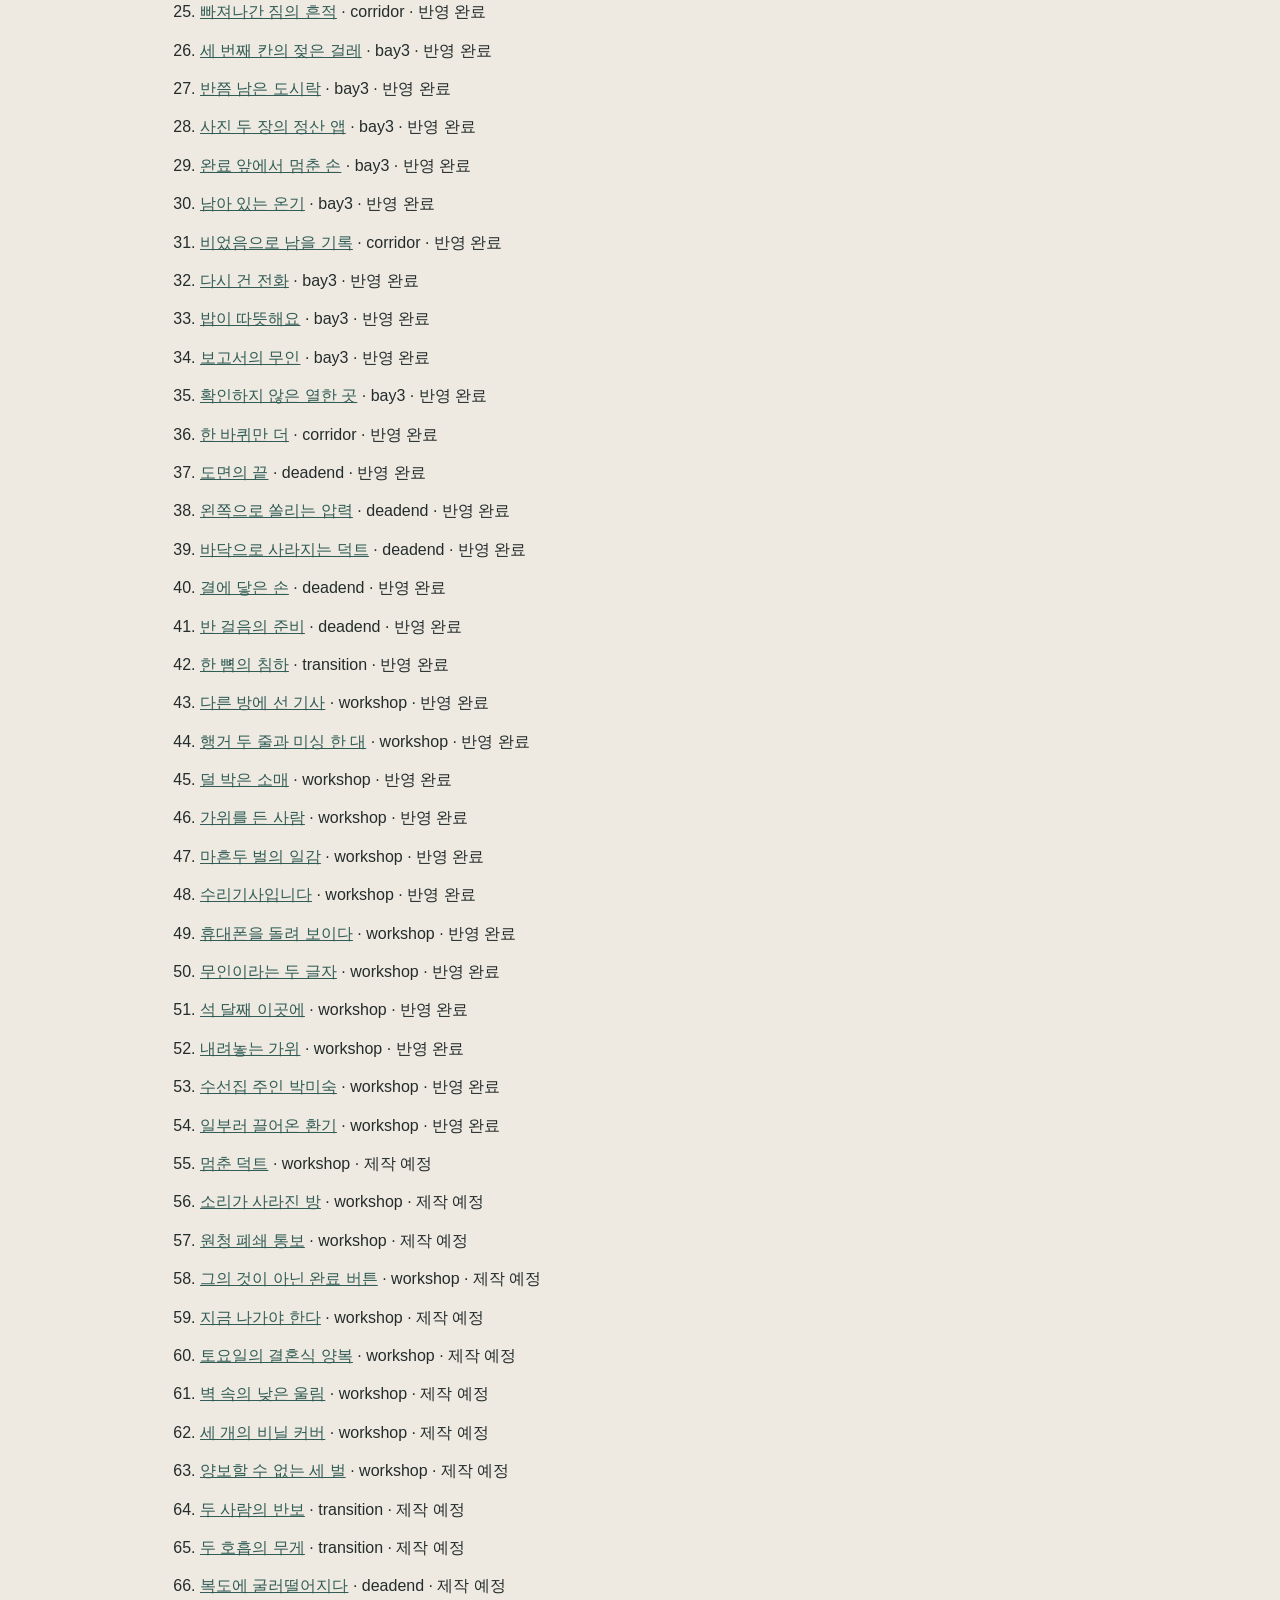
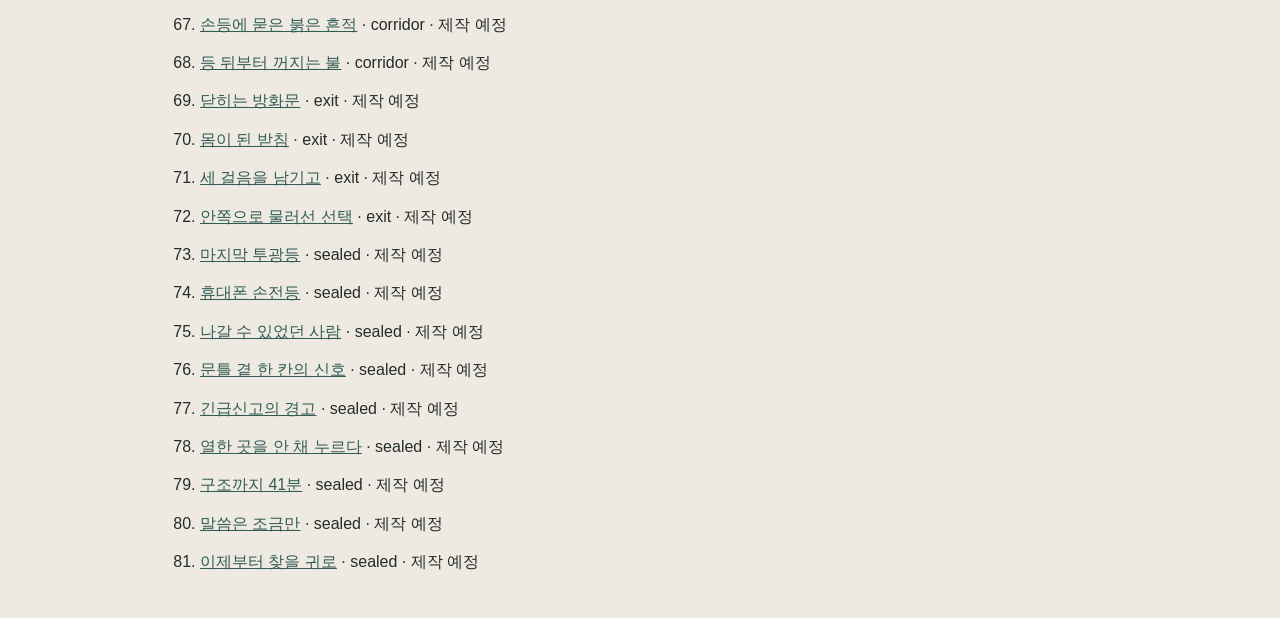
==== commit 719d306e: "Add scenes 046 to 054 in story order" ====
--- a/production.html
+++ b/production.html
@@ -22,4 +22,4 @@
   &quot;status&quot;: &quot;성별·나이·외형을 원문이 정하지 않음. 얼굴 없는 중립 실루엣만 사용, 서사 이미지에 삽입하지 않는다.&quot;
 }</pre></details></section><section><h3>상인·손님·조사관·구조대·과거 무인들</h3><p>언급 집단, 개별 현장 인물 아님</p><ul><li>상인 대부분 철수</li><li>손님들의 옷이 남음</li><li>조사관은 작업 기록을 확인함</li><li>구조대 도착은 41분 뒤 예상, 1화 내 도착하지 않음</li><li>무인들은 반보를 도망치는 걸음으로 비웃음</li></ul><p></p><details><summary>고정 외형·소품</summary><pre>{
   &quot;status&quot;: &quot;얼굴·제복·구조 장면을 만들어 넣지 않는다. 시트의 군집 아이콘은 제작 문서에만 사용한다.&quot;
-}</pre></details></section><h2>배경·동선·조명</h2><section><h3>다온상가 외부</h3><p>원문 근거: 7층 상가, 비 오는 밤 22:56</p><p>낡은 한국 근린상가, 콘크리트 외장, 대부분 꺼진 창, 좁은 후면 골목과 철제 서비스 문, 낮은 차양. 실재 8층을 만들지 않는다.</p><p>조명: 젖은 청회색 외벽, 탁한 가로등 반사</p></section><section><h3>1~7층 비상계단</h3><p>원문 근거: 승강기 운행 종료, 2층 휴대폰 수리점, 3층 한복집, 이후 임대 문의</p><p>회색 콘크리트 계단·바닥, 녹색 금속 난간, 낡은 유리 상점 출입문, 형광빛 계단 등. 승강기 버튼은 7까지만.</p><p>조명: 차가운 저조도, 문 안쪽은 거의 어두움</p></section><section><h3>7층 계단참</h3><p>원문 근거: 소화전 옆 회색 방화문·노란 스티커, 7층 복도 유리문</p><p>계단참에서 정면을 볼 때 중앙 오른쪽에 회색 방화문, 바로 왼쪽에 낡은 붉은 소화전함, 맞은편에 철망유리 복도문. 문틀 우상단 노란 사각 관리 스티커. 문 너머 주름 출구와 동일한 문.</p><p>조명: 평시 흐린 차가운 등, 바깥 비상등은 초록</p></section><section><h3>주름 B-1 긴 복도</h3><p>원문 근거: 건물 폭 세 배, 창 없음, 철사에 매단 투광등, 주황 덕트, 양옆 철제 칸막이 창고</p><p>출입구에서 막다른 벽을 보는 방향 기준 주황색 주름관 덕트는 바닥 오른쪽 가장자리를 따라감. 양측 얇은 아연도금 철제 칸막이. 회색 콘크리트·천장 노출 배관, 직사각 공사용 투광등은 철사로 매달림. 일반 복도 형광등이나 창을 넣지 않음.</p><p>조명: 차가운 흰 투광등, 깊은 청록 그림자</p></section><section><h3>입구에서 세 번째 창고 칸</h3><p>원문 근거: 젖은 걸레·보온 도시락 가방·온기 있는 스테인리스 통·반쯤 남은 밥·뚜껑 위 숟가락</p><p>입구에서 왼쪽 세 번째 칸으로 고정. 바닥 흠집·테이프·뜯긴 상자, 회색 젖은 걸레, 네이비 보온 가방, 은색 원형 통 하나·숟가락 하나. 따뜻함을 과도한 김으로 표현하지 않음.</p><p>조명: 복도 투광등의 측면광</p></section><section><h3>복도 끝 콘크리트 벽</h3><p>원문 근거: 도면에도 벽, 덕트가 벽 전에 바닥으로 꺾여 사라짐</p><p>평평한 막힌 콘크리트 벽, 오른쪽 하단 바닥의 작은 결·주름, 덕트가 그곳으로 내려감. 정상적인 숨은 문·터널을 추가하지 않음.</p><p>조명: 마지막 천장 투광등의 차가운 빛</p></section><section><h3>반보의 접합면</h3><p>원문 근거: 바닥이 한 뼘 꺼졌다 돌아오고 다른 공간에 섬</p><p>기존 바닥 선과 원근만 미세하게 어긋남. 왼발 체중 이동, 숨과 신체 긴장이 주효과. 거대한 포털·마법진·번개·날개 금지.</p><p>조명: 출발·도착 공간의 조명만</p></section><section><h3>도면에 없는 수선방</h3><p>원문 근거: 낮은 천장, 생활 스탠드, 벽 따라 행거 두 줄, 중앙 공업용 미싱 한 대, 천장 모서리 덕트 끝</p><p>제작상 약 4×5m, 창문 없음. 좌우 벽에 행거 한 줄씩, 가운데 미싱 테이블 한 대, 그 왼쪽 스탠드, 멀리 오른쪽 위에 주황 덕트 토출구. 회색 거친 벽. 비닐 양복·교복·핀 꽂힌 바지. 42벌 설정이나 전부 세어 보이게 하지 않음. 가위는 대화 후 미싱 테이블에 남음.</p><p>조명: 따뜻하고 약한 생활 스탠드, 폐쇄 통보 때 깜박임</p></section><section><h3>닫히는 출입구 내부</h3><p>원문 근거: 23:47, 문틀 붉게 달아오름, 콘크리트 실금, 바깥 초록 비상등</p><p>복도 안에서 바라본 동일 회색 방화문. 주황 덕트는 입구 방향으로 이어짐. 붉은 것은 문틀의 열이지 화재가 아님. 바깥은 좁은 틈으로만 보이고 두 사람은 끝내 안쪽에 남는다.</p><p>조명: 붉은 프레임 + 초록 틈 + 남은 흰 투광등</p></section><section><h3>폐쇄된 주름 내부</h3><p>원문 근거: 문 닫힘, 마지막 투광등 소등, 환기 정지, 박미숙 폰 손전등, 재하 폰 통신 한 칸</p><p>동일 복도·문·덕트 유지. 닫힌 문틀은 빛나는 탈출구가 아니다. 박미숙 손전등만 흰 보조광, 재하 폰 화면광. 구조대·새 출구·괴물 없음. 세 커버는 곁에 모아 둔다.</p><p>조명: 전화 손전등의 제한된 원뿔광과 폰 반사광</p></section><h2>장면별 제작 계획</h2><p>9개 배치 × 9씬 = 81개 세부 장면. 생성 원본의 실제 해상도는 각 장면 기록에 저장합니다. 강제 확대하지 않습니다.</p><ol><li><a href="index.html#p0002">밤비에 젖은 다온상가</a> · exterior · 반영 완료</li><li><a href="index.html#p0002">7층까지인 버튼</a> · stairs · 반영 완료</li><li><a href="index.html#p0003">8층으로 향하는 지시</a> · exterior · 반영 완료</li><li><a href="index.html#p0004">후한 폐쇄 확인 단가</a> · exterior · 반영 완료</li><li><a href="index.html#p0005">22시 56분의 뒷문</a> · exterior · 반영 완료</li><li><a href="index.html#p0006">배차 담당자의 전화</a> · exterior · 반영 완료</li><li><a href="index.html#p0009">사진 세 장이라는 지시</a> · exterior · 반영 완료</li><li><a href="index.html#p0012">먼저 끊기는 통화</a> · exterior · 반영 완료</li><li><a href="index.html#p0013">반 박자 늦는 왼손</a> · exterior · 반영 완료</li><li><a href="index.html#p0015">멈춘 승강기</a> · stairs · 반영 완료</li><li><a href="index.html#p0015">비상계단을 오르다</a> · stairs · 반영 완료</li><li><a href="index.html#p0015">철수한 휴대폰 수리점</a> · stairs · 반영 완료</li><li><a href="index.html#p0015">빈 한복집</a> · stairs · 반영 완료</li><li><a href="index.html#p0015">임대 문의가 이어진 층</a> · stairs · 반영 완료</li><li><a href="index.html#p0016">7층 계단참의 문</a> · landing · 반영 완료</li><li><a href="index.html#p0018">노란 관리 스티커</a> · landing · 반영 완료</li><li><a href="index.html#p0020">미지근한 문틀</a> · landing · 반영 완료</li><li><a href="index.html#p0023">나갈 문을 세어 둔다</a> · landing · 반영 완료</li><li><a href="index.html#p0025">문 너머의 복도</a> · corridor · 반영 완료</li><li><a href="index.html#p0026">건물보다 긴 거리</a> · corridor · 반영 완료</li><li><a href="index.html#p0026">철사에 매달린 투광등</a> · corridor · 반영 완료</li><li><a href="index.html#p0026">주황색 환기 덕트</a> · corridor · 반영 완료</li><li><a href="index.html#p0028">먼지 속의 밥 냄새</a> · corridor · 반영 완료</li><li><a href="index.html#p0029">문틀과 전경의 사진</a> · corridor · 반영 완료</li><li><a href="index.html#p0030">빠져나간 짐의 흔적</a> · corridor · 반영 완료</li><li><a href="index.html#p0032">세 번째 칸의 젖은 걸레</a> · bay3 · 반영 완료</li><li><a href="index.html#p0033">반쯤 남은 도시락</a> · bay3 · 반영 완료</li><li><a href="index.html#p0035">사진 두 장의 정산 앱</a> · bay3 · 반영 완료</li><li><a href="index.html#p0037">완료 앞에서 멈춘 손</a> · bay3 · 반영 완료</li><li><a href="index.html#p0038">남아 있는 온기</a> · bay3 · 반영 완료</li><li><a href="index.html#p0039">비었음으로 남을 기록</a> · corridor · 반영 완료</li><li><a href="index.html#p0040">다시 건 전화</a> · bay3 · 반영 완료</li><li><a href="index.html#p0043">밥이 따뜻해요</a> · bay3 · 반영 완료</li><li><a href="index.html#p0045">보고서의 무인</a> · bay3 · 반영 완료</li><li><a href="index.html#p0046">확인하지 않은 열한 곳</a> · bay3 · 반영 완료</li><li><a href="index.html#p0049">한 바퀴만 더</a> · corridor · 반영 완료</li><li><a href="index.html#p0051">도면의 끝</a> · deadend · 반영 완료</li><li><a href="index.html#p0052">왼쪽으로 쏠리는 압력</a> · deadend · 반영 완료</li><li><a href="index.html#p0052">바닥으로 사라지는 덕트</a> · deadend · 반영 완료</li><li><a href="index.html#p0054">결에 닿은 손</a> · deadend · 반영 완료</li><li><a href="index.html#p0055">반 걸음의 준비</a> · deadend · 반영 완료</li><li><a href="index.html#p0056">한 뼘의 침하</a> · transition · 반영 완료</li><li><a href="index.html#p0057">다른 방에 선 기사</a> · workshop · 반영 완료</li><li><a href="index.html#p0058">행거 두 줄과 미싱 한 대</a> · workshop · 반영 완료</li><li><a href="index.html#p0059">덜 박은 소매</a> · workshop · 반영 완료</li><li><a href="index.html#p0062">가위를 든 사람</a> · workshop · 제작 예정</li><li><a href="index.html#p0063">마흔두 벌의 일감</a> · workshop · 제작 예정</li><li><a href="index.html#p0064">수리기사입니다</a> · workshop · 제작 예정</li><li><a href="index.html#p0066">휴대폰을 돌려 보이다</a> · workshop · 제작 예정</li><li><a href="index.html#p0067">무인이라는 두 글자</a> · workshop · 제작 예정</li><li><a href="index.html#p0068">석 달째 이곳에</a> · workshop · 제작 예정</li><li><a href="index.html#p0070">내려놓는 가위</a> · workshop · 제작 예정</li><li><a href="index.html#p0070">수선집 주인 박미숙</a> · workshop · 제작 예정</li><li><a href="index.html#p0071">일부러 끌어온 환기</a> · workshop · 제작 예정</li><li><a href="index.html#p0073">멈춘 덕트</a> · workshop · 제작 예정</li><li><a href="index.html#p0074">소리가 사라진 방</a> · workshop · 제작 예정</li><li><a href="index.html#p0076">원청 폐쇄 통보</a> · workshop · 제작 예정</li><li><a href="index.html#p0078">그의 것이 아닌 완료 버튼</a> · workshop · 제작 예정</li><li><a href="index.html#p0080">지금 나가야 한다</a> · workshop · 제작 예정</li><li><a href="index.html#p0083">토요일의 결혼식 양복</a> · workshop · 제작 예정</li><li><a href="index.html#p0084">벽 속의 낮은 울림</a> · workshop · 제작 예정</li><li><a href="index.html#p0086">세 개의 비닐 커버</a> · workshop · 제작 예정</li><li><a href="index.html#p0087">양보할 수 없는 세 벌</a> · workshop · 제작 예정</li><li><a href="index.html#p0090">두 사람의 반보</a> · transition · 제작 예정</li><li><a href="index.html#p0092">두 호흡의 무게</a> · transition · 제작 예정</li><li><a href="index.html#p0093">복도에 굴러떨어지다</a> · deadend · 제작 예정</li><li><a href="index.html#p0094">손등에 묻은 붉은 흔적</a> · corridor · 제작 예정</li><li><a href="index.html#p0098">등 뒤부터 꺼지는 불</a> · corridor · 제작 예정</li><li><a href="index.html#p0100">닫히는 방화문</a> · exit · 제작 예정</li><li><a href="index.html#p0102">몸이 된 받침</a> · exit · 제작 예정</li><li><a href="index.html#p0106">세 걸음을 남기고</a> · exit · 제작 예정</li><li><a href="index.html#p0111">안쪽으로 물러선 선택</a> · exit · 제작 예정</li><li><a href="index.html#p0113">마지막 투광등</a> · sealed · 제작 예정</li><li><a href="index.html#p0114">휴대폰 손전등</a> · sealed · 제작 예정</li><li><a href="index.html#p0115">나갈 수 있었던 사람</a> · sealed · 제작 예정</li><li><a href="index.html#p0116">문틀 곁 한 칸의 신호</a> · sealed · 제작 예정</li><li><a href="index.html#p0118">긴급신고의 경고</a> · sealed · 제작 예정</li><li><a href="index.html#p0120">열한 곳을 안 채 누르다</a> · sealed · 제작 예정</li><li><a href="index.html#p0121">구조까지 41분</a> · sealed · 제작 예정</li><li><a href="index.html#p0125">말씀은 조금만</a> · sealed · 제작 예정</li><li><a href="index.html#p0127">이제부터 찾을 귀로</a> · sealed · 제작 예정</li></ol></body></html>+}</pre></details></section><h2>배경·동선·조명</h2><section><h3>다온상가 외부</h3><p>원문 근거: 7층 상가, 비 오는 밤 22:56</p><p>낡은 한국 근린상가, 콘크리트 외장, 대부분 꺼진 창, 좁은 후면 골목과 철제 서비스 문, 낮은 차양. 실재 8층을 만들지 않는다.</p><p>조명: 젖은 청회색 외벽, 탁한 가로등 반사</p></section><section><h3>1~7층 비상계단</h3><p>원문 근거: 승강기 운행 종료, 2층 휴대폰 수리점, 3층 한복집, 이후 임대 문의</p><p>회색 콘크리트 계단·바닥, 녹색 금속 난간, 낡은 유리 상점 출입문, 형광빛 계단 등. 승강기 버튼은 7까지만.</p><p>조명: 차가운 저조도, 문 안쪽은 거의 어두움</p></section><section><h3>7층 계단참</h3><p>원문 근거: 소화전 옆 회색 방화문·노란 스티커, 7층 복도 유리문</p><p>계단참에서 정면을 볼 때 중앙 오른쪽에 회색 방화문, 바로 왼쪽에 낡은 붉은 소화전함, 맞은편에 철망유리 복도문. 문틀 우상단 노란 사각 관리 스티커. 문 너머 주름 출구와 동일한 문.</p><p>조명: 평시 흐린 차가운 등, 바깥 비상등은 초록</p></section><section><h3>주름 B-1 긴 복도</h3><p>원문 근거: 건물 폭 세 배, 창 없음, 철사에 매단 투광등, 주황 덕트, 양옆 철제 칸막이 창고</p><p>출입구에서 막다른 벽을 보는 방향 기준 주황색 주름관 덕트는 바닥 오른쪽 가장자리를 따라감. 양측 얇은 아연도금 철제 칸막이. 회색 콘크리트·천장 노출 배관, 직사각 공사용 투광등은 철사로 매달림. 일반 복도 형광등이나 창을 넣지 않음.</p><p>조명: 차가운 흰 투광등, 깊은 청록 그림자</p></section><section><h3>입구에서 세 번째 창고 칸</h3><p>원문 근거: 젖은 걸레·보온 도시락 가방·온기 있는 스테인리스 통·반쯤 남은 밥·뚜껑 위 숟가락</p><p>입구에서 왼쪽 세 번째 칸으로 고정. 바닥 흠집·테이프·뜯긴 상자, 회색 젖은 걸레, 네이비 보온 가방, 은색 원형 통 하나·숟가락 하나. 따뜻함을 과도한 김으로 표현하지 않음.</p><p>조명: 복도 투광등의 측면광</p></section><section><h3>복도 끝 콘크리트 벽</h3><p>원문 근거: 도면에도 벽, 덕트가 벽 전에 바닥으로 꺾여 사라짐</p><p>평평한 막힌 콘크리트 벽, 오른쪽 하단 바닥의 작은 결·주름, 덕트가 그곳으로 내려감. 정상적인 숨은 문·터널을 추가하지 않음.</p><p>조명: 마지막 천장 투광등의 차가운 빛</p></section><section><h3>반보의 접합면</h3><p>원문 근거: 바닥이 한 뼘 꺼졌다 돌아오고 다른 공간에 섬</p><p>기존 바닥 선과 원근만 미세하게 어긋남. 왼발 체중 이동, 숨과 신체 긴장이 주효과. 거대한 포털·마법진·번개·날개 금지.</p><p>조명: 출발·도착 공간의 조명만</p></section><section><h3>도면에 없는 수선방</h3><p>원문 근거: 낮은 천장, 생활 스탠드, 벽 따라 행거 두 줄, 중앙 공업용 미싱 한 대, 천장 모서리 덕트 끝</p><p>제작상 약 4×5m, 창문 없음. 좌우 벽에 행거 한 줄씩, 가운데 미싱 테이블 한 대, 그 왼쪽 스탠드, 멀리 오른쪽 위에 주황 덕트 토출구. 회색 거친 벽. 비닐 양복·교복·핀 꽂힌 바지. 42벌 설정이나 전부 세어 보이게 하지 않음. 가위는 대화 후 미싱 테이블에 남음.</p><p>조명: 따뜻하고 약한 생활 스탠드, 폐쇄 통보 때 깜박임</p></section><section><h3>닫히는 출입구 내부</h3><p>원문 근거: 23:47, 문틀 붉게 달아오름, 콘크리트 실금, 바깥 초록 비상등</p><p>복도 안에서 바라본 동일 회색 방화문. 주황 덕트는 입구 방향으로 이어짐. 붉은 것은 문틀의 열이지 화재가 아님. 바깥은 좁은 틈으로만 보이고 두 사람은 끝내 안쪽에 남는다.</p><p>조명: 붉은 프레임 + 초록 틈 + 남은 흰 투광등</p></section><section><h3>폐쇄된 주름 내부</h3><p>원문 근거: 문 닫힘, 마지막 투광등 소등, 환기 정지, 박미숙 폰 손전등, 재하 폰 통신 한 칸</p><p>동일 복도·문·덕트 유지. 닫힌 문틀은 빛나는 탈출구가 아니다. 박미숙 손전등만 흰 보조광, 재하 폰 화면광. 구조대·새 출구·괴물 없음. 세 커버는 곁에 모아 둔다.</p><p>조명: 전화 손전등의 제한된 원뿔광과 폰 반사광</p></section><h2>장면별 제작 계획</h2><p>9개 배치 × 9씬 = 81개 세부 장면. 생성 원본의 실제 해상도는 각 장면 기록에 저장합니다. 강제 확대하지 않습니다.</p><ol><li><a href="index.html#p0002">밤비에 젖은 다온상가</a> · exterior · 반영 완료</li><li><a href="index.html#p0002">7층까지인 버튼</a> · stairs · 반영 완료</li><li><a href="index.html#p0003">8층으로 향하는 지시</a> · exterior · 반영 완료</li><li><a href="index.html#p0004">후한 폐쇄 확인 단가</a> · exterior · 반영 완료</li><li><a href="index.html#p0005">22시 56분의 뒷문</a> · exterior · 반영 완료</li><li><a href="index.html#p0006">배차 담당자의 전화</a> · exterior · 반영 완료</li><li><a href="index.html#p0009">사진 세 장이라는 지시</a> · exterior · 반영 완료</li><li><a href="index.html#p0012">먼저 끊기는 통화</a> · exterior · 반영 완료</li><li><a href="index.html#p0013">반 박자 늦는 왼손</a> · exterior · 반영 완료</li><li><a href="index.html#p0015">멈춘 승강기</a> · stairs · 반영 완료</li><li><a href="index.html#p0015">비상계단을 오르다</a> · stairs · 반영 완료</li><li><a href="index.html#p0015">철수한 휴대폰 수리점</a> · stairs · 반영 완료</li><li><a href="index.html#p0015">빈 한복집</a> · stairs · 반영 완료</li><li><a href="index.html#p0015">임대 문의가 이어진 층</a> · stairs · 반영 완료</li><li><a href="index.html#p0016">7층 계단참의 문</a> · landing · 반영 완료</li><li><a href="index.html#p0018">노란 관리 스티커</a> · landing · 반영 완료</li><li><a href="index.html#p0020">미지근한 문틀</a> · landing · 반영 완료</li><li><a href="index.html#p0023">나갈 문을 세어 둔다</a> · landing · 반영 완료</li><li><a href="index.html#p0025">문 너머의 복도</a> · corridor · 반영 완료</li><li><a href="index.html#p0026">건물보다 긴 거리</a> · corridor · 반영 완료</li><li><a href="index.html#p0026">철사에 매달린 투광등</a> · corridor · 반영 완료</li><li><a href="index.html#p0026">주황색 환기 덕트</a> · corridor · 반영 완료</li><li><a href="index.html#p0028">먼지 속의 밥 냄새</a> · corridor · 반영 완료</li><li><a href="index.html#p0029">문틀과 전경의 사진</a> · corridor · 반영 완료</li><li><a href="index.html#p0030">빠져나간 짐의 흔적</a> · corridor · 반영 완료</li><li><a href="index.html#p0032">세 번째 칸의 젖은 걸레</a> · bay3 · 반영 완료</li><li><a href="index.html#p0033">반쯤 남은 도시락</a> · bay3 · 반영 완료</li><li><a href="index.html#p0035">사진 두 장의 정산 앱</a> · bay3 · 반영 완료</li><li><a href="index.html#p0037">완료 앞에서 멈춘 손</a> · bay3 · 반영 완료</li><li><a href="index.html#p0038">남아 있는 온기</a> · bay3 · 반영 완료</li><li><a href="index.html#p0039">비었음으로 남을 기록</a> · corridor · 반영 완료</li><li><a href="index.html#p0040">다시 건 전화</a> · bay3 · 반영 완료</li><li><a href="index.html#p0043">밥이 따뜻해요</a> · bay3 · 반영 완료</li><li><a href="index.html#p0045">보고서의 무인</a> · bay3 · 반영 완료</li><li><a href="index.html#p0046">확인하지 않은 열한 곳</a> · bay3 · 반영 완료</li><li><a href="index.html#p0049">한 바퀴만 더</a> · corridor · 반영 완료</li><li><a href="index.html#p0051">도면의 끝</a> · deadend · 반영 완료</li><li><a href="index.html#p0052">왼쪽으로 쏠리는 압력</a> · deadend · 반영 완료</li><li><a href="index.html#p0052">바닥으로 사라지는 덕트</a> · deadend · 반영 완료</li><li><a href="index.html#p0054">결에 닿은 손</a> · deadend · 반영 완료</li><li><a href="index.html#p0055">반 걸음의 준비</a> · deadend · 반영 완료</li><li><a href="index.html#p0056">한 뼘의 침하</a> · transition · 반영 완료</li><li><a href="index.html#p0057">다른 방에 선 기사</a> · workshop · 반영 완료</li><li><a href="index.html#p0058">행거 두 줄과 미싱 한 대</a> · workshop · 반영 완료</li><li><a href="index.html#p0059">덜 박은 소매</a> · workshop · 반영 완료</li><li><a href="index.html#p0062">가위를 든 사람</a> · workshop · 반영 완료</li><li><a href="index.html#p0063">마흔두 벌의 일감</a> · workshop · 반영 완료</li><li><a href="index.html#p0064">수리기사입니다</a> · workshop · 반영 완료</li><li><a href="index.html#p0066">휴대폰을 돌려 보이다</a> · workshop · 반영 완료</li><li><a href="index.html#p0067">무인이라는 두 글자</a> · workshop · 반영 완료</li><li><a href="index.html#p0068">석 달째 이곳에</a> · workshop · 반영 완료</li><li><a href="index.html#p0070">내려놓는 가위</a> · workshop · 반영 완료</li><li><a href="index.html#p0070">수선집 주인 박미숙</a> · workshop · 반영 완료</li><li><a href="index.html#p0071">일부러 끌어온 환기</a> · workshop · 반영 완료</li><li><a href="index.html#p0073">멈춘 덕트</a> · workshop · 제작 예정</li><li><a href="index.html#p0074">소리가 사라진 방</a> · workshop · 제작 예정</li><li><a href="index.html#p0076">원청 폐쇄 통보</a> · workshop · 제작 예정</li><li><a href="index.html#p0078">그의 것이 아닌 완료 버튼</a> · workshop · 제작 예정</li><li><a href="index.html#p0080">지금 나가야 한다</a> · workshop · 제작 예정</li><li><a href="index.html#p0083">토요일의 결혼식 양복</a> · workshop · 제작 예정</li><li><a href="index.html#p0084">벽 속의 낮은 울림</a> · workshop · 제작 예정</li><li><a href="index.html#p0086">세 개의 비닐 커버</a> · workshop · 제작 예정</li><li><a href="index.html#p0087">양보할 수 없는 세 벌</a> · workshop · 제작 예정</li><li><a href="index.html#p0090">두 사람의 반보</a> · transition · 제작 예정</li><li><a href="index.html#p0092">두 호흡의 무게</a> · transition · 제작 예정</li><li><a href="index.html#p0093">복도에 굴러떨어지다</a> · deadend · 제작 예정</li><li><a href="index.html#p0094">손등에 묻은 붉은 흔적</a> · corridor · 제작 예정</li><li><a href="index.html#p0098">등 뒤부터 꺼지는 불</a> · corridor · 제작 예정</li><li><a href="index.html#p0100">닫히는 방화문</a> · exit · 제작 예정</li><li><a href="index.html#p0102">몸이 된 받침</a> · exit · 제작 예정</li><li><a href="index.html#p0106">세 걸음을 남기고</a> · exit · 제작 예정</li><li><a href="index.html#p0111">안쪽으로 물러선 선택</a> · exit · 제작 예정</li><li><a href="index.html#p0113">마지막 투광등</a> · sealed · 제작 예정</li><li><a href="index.html#p0114">휴대폰 손전등</a> · sealed · 제작 예정</li><li><a href="index.html#p0115">나갈 수 있었던 사람</a> · sealed · 제작 예정</li><li><a href="index.html#p0116">문틀 곁 한 칸의 신호</a> · sealed · 제작 예정</li><li><a href="index.html#p0118">긴급신고의 경고</a> · sealed · 제작 예정</li><li><a href="index.html#p0120">열한 곳을 안 채 누르다</a> · sealed · 제작 예정</li><li><a href="index.html#p0121">구조까지 41분</a> · sealed · 제작 예정</li><li><a href="index.html#p0125">말씀은 조금만</a> · sealed · 제작 예정</li><li><a href="index.html#p0127">이제부터 찾을 귀로</a> · sealed · 제작 예정</li></ol></body></html>
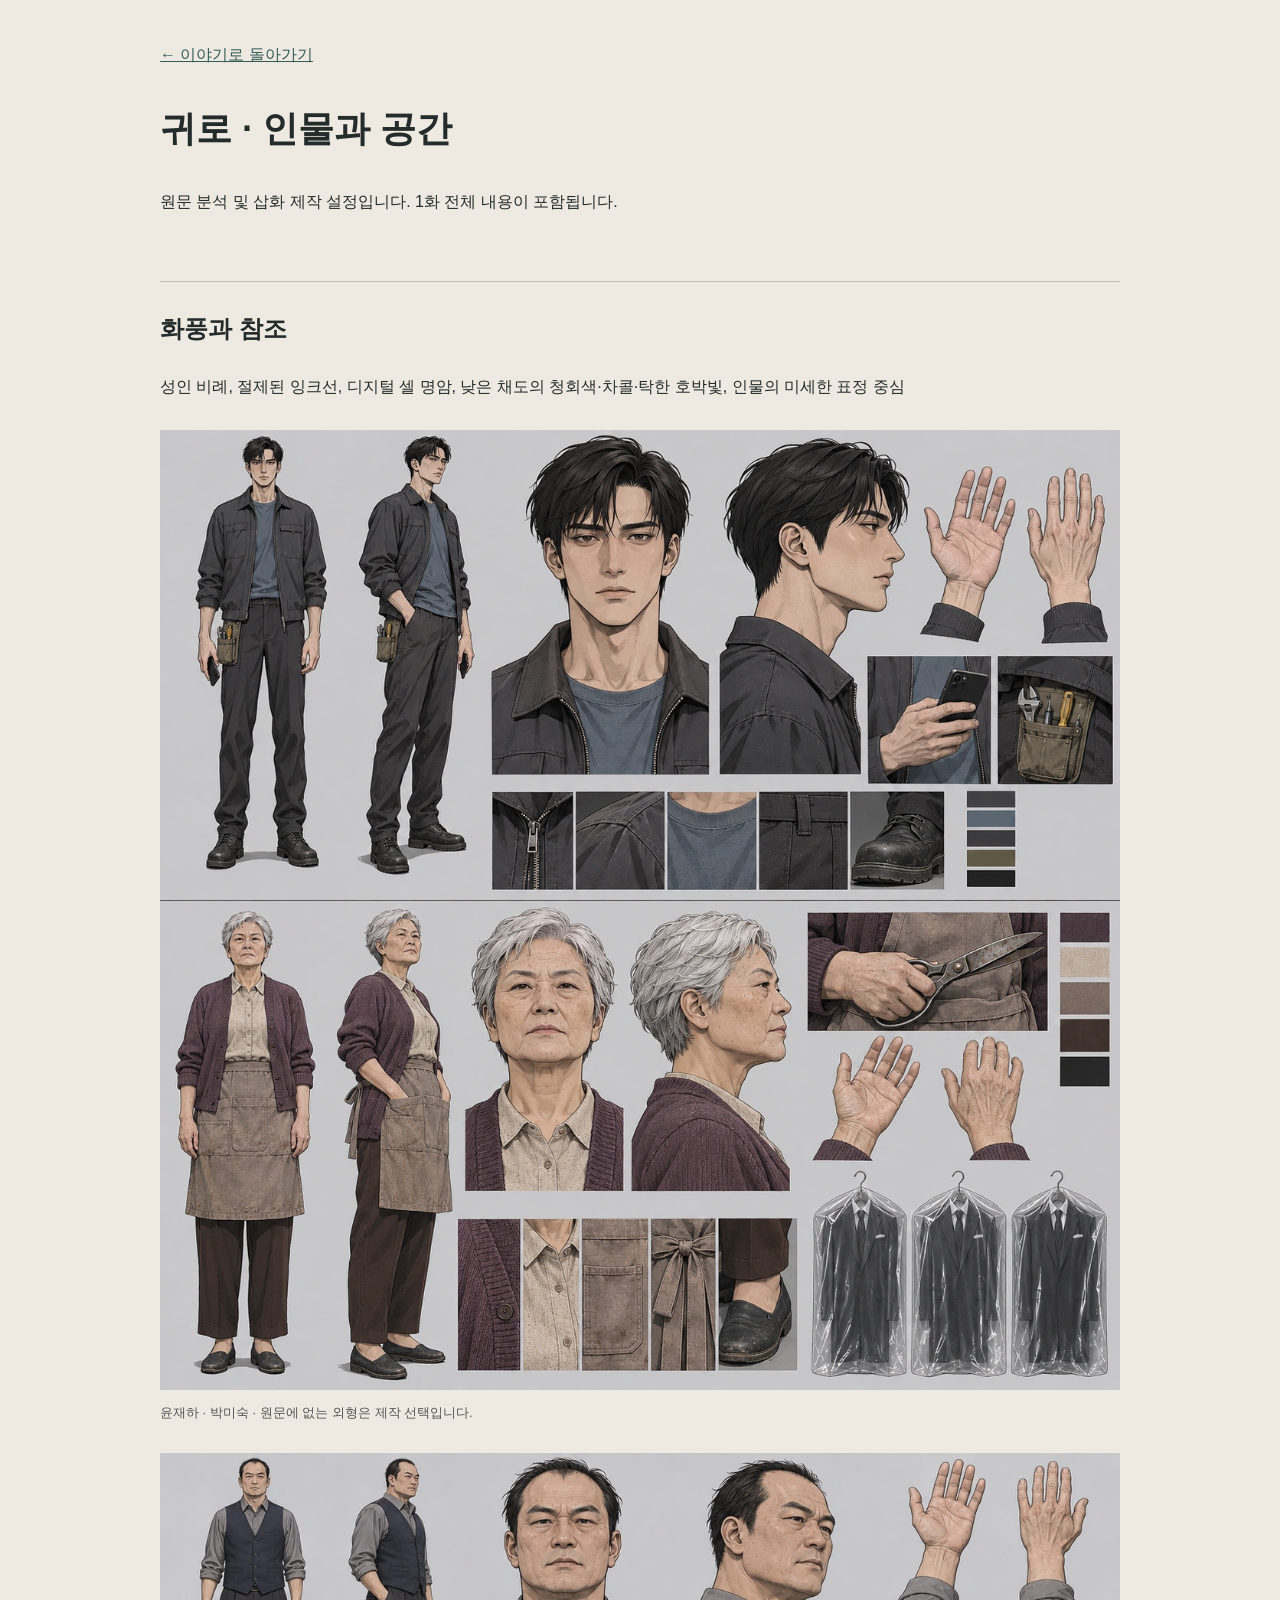
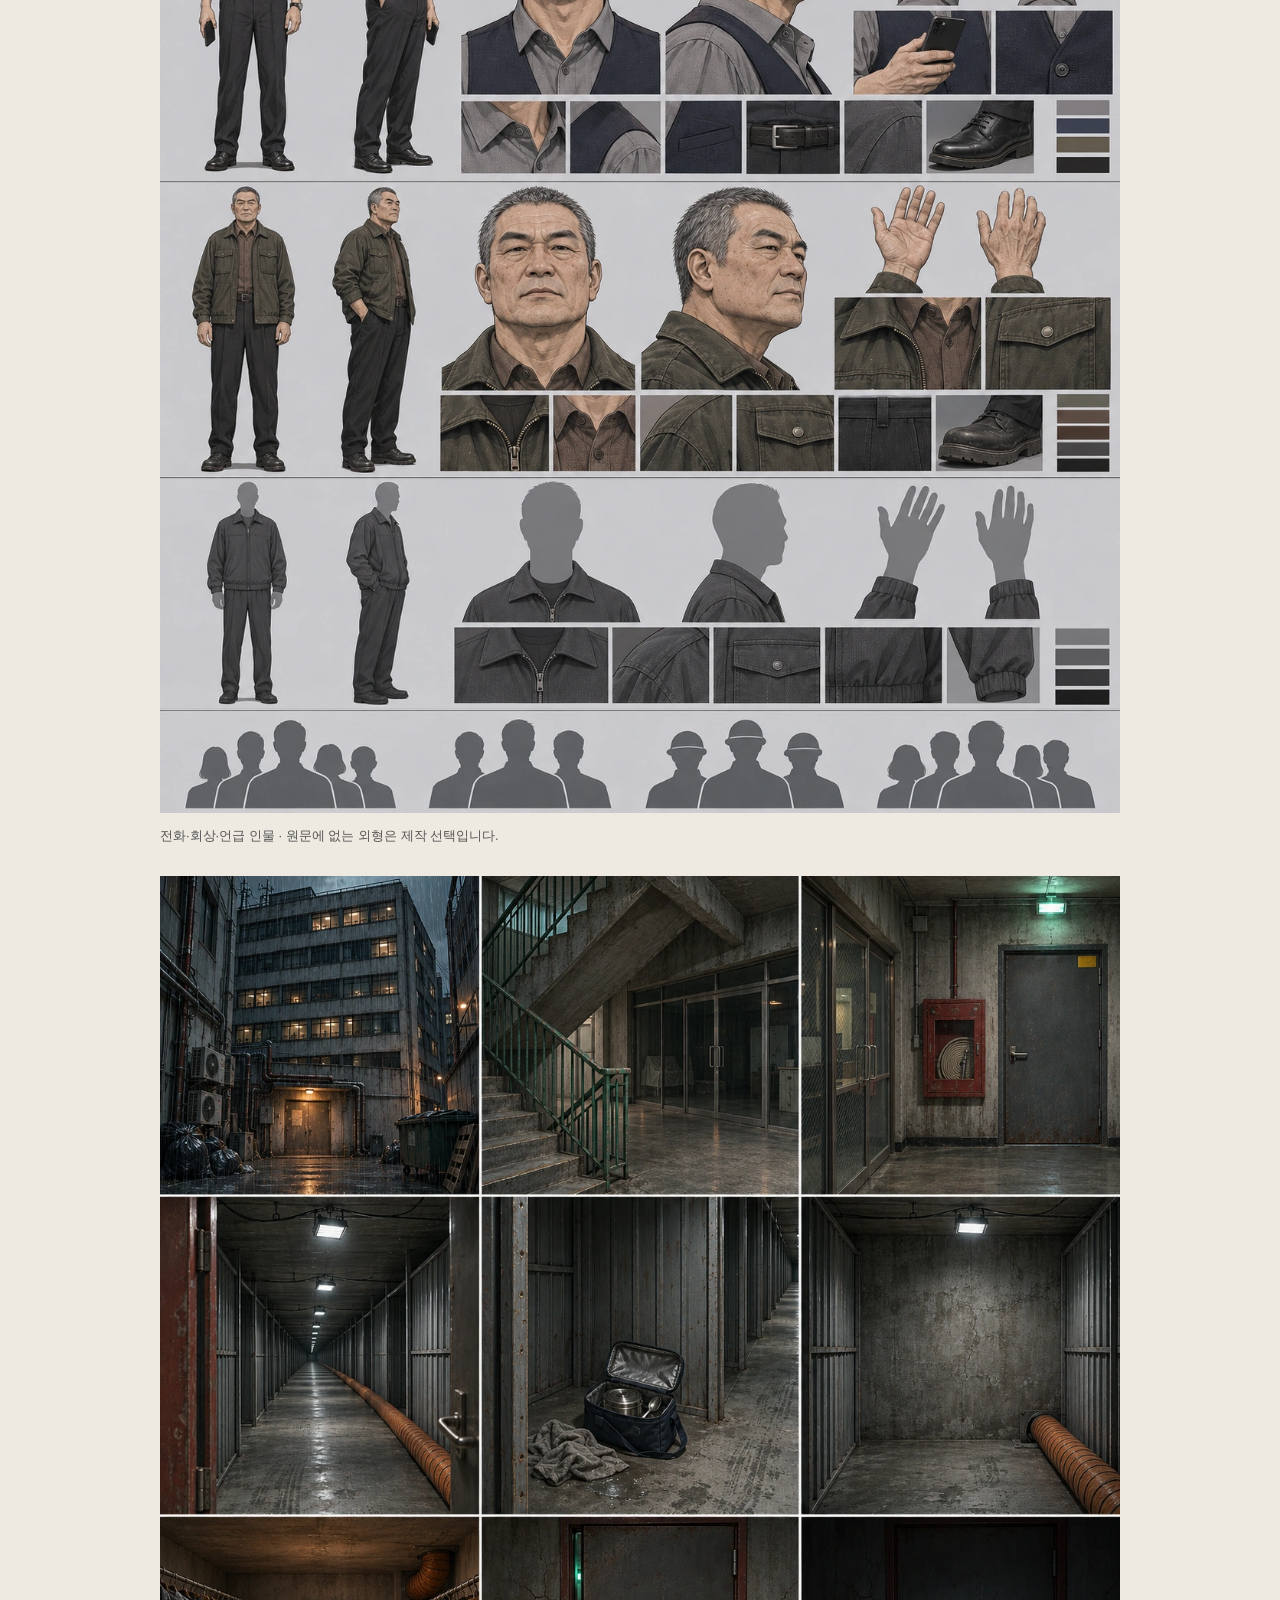
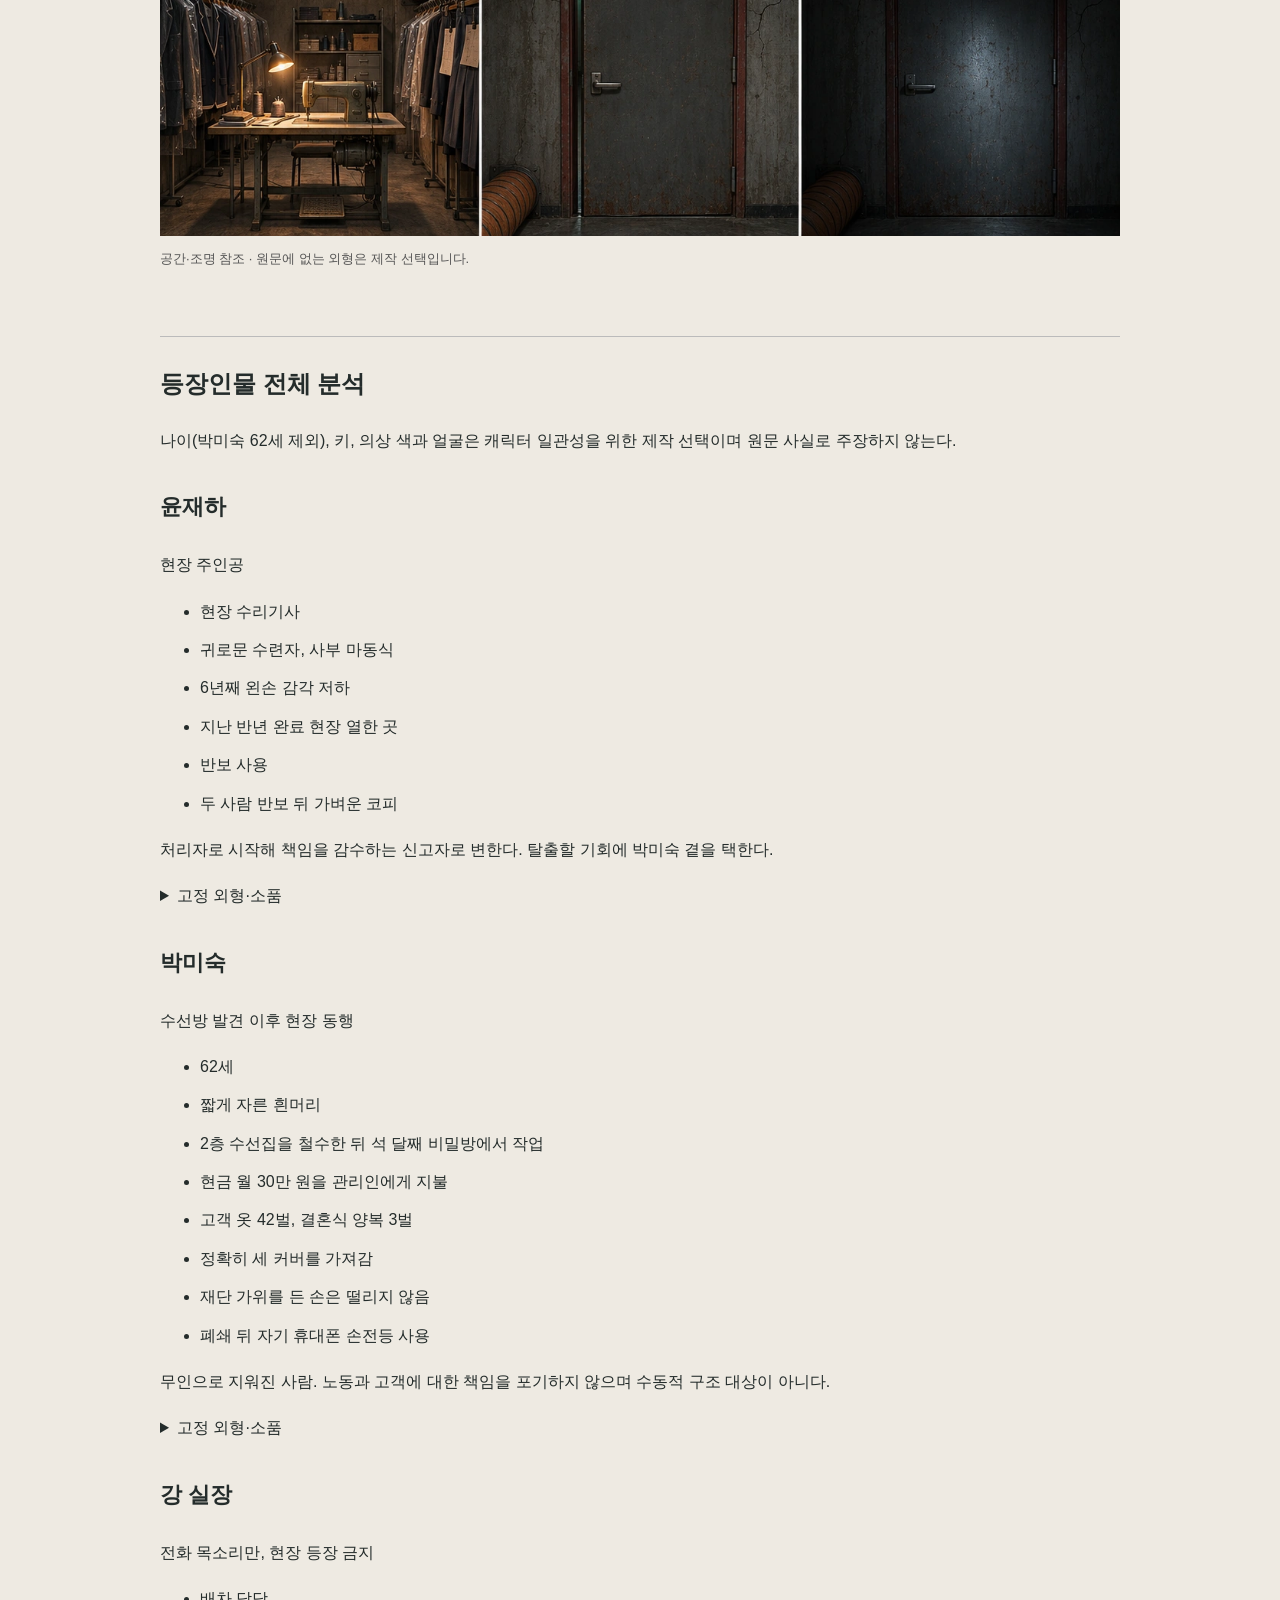
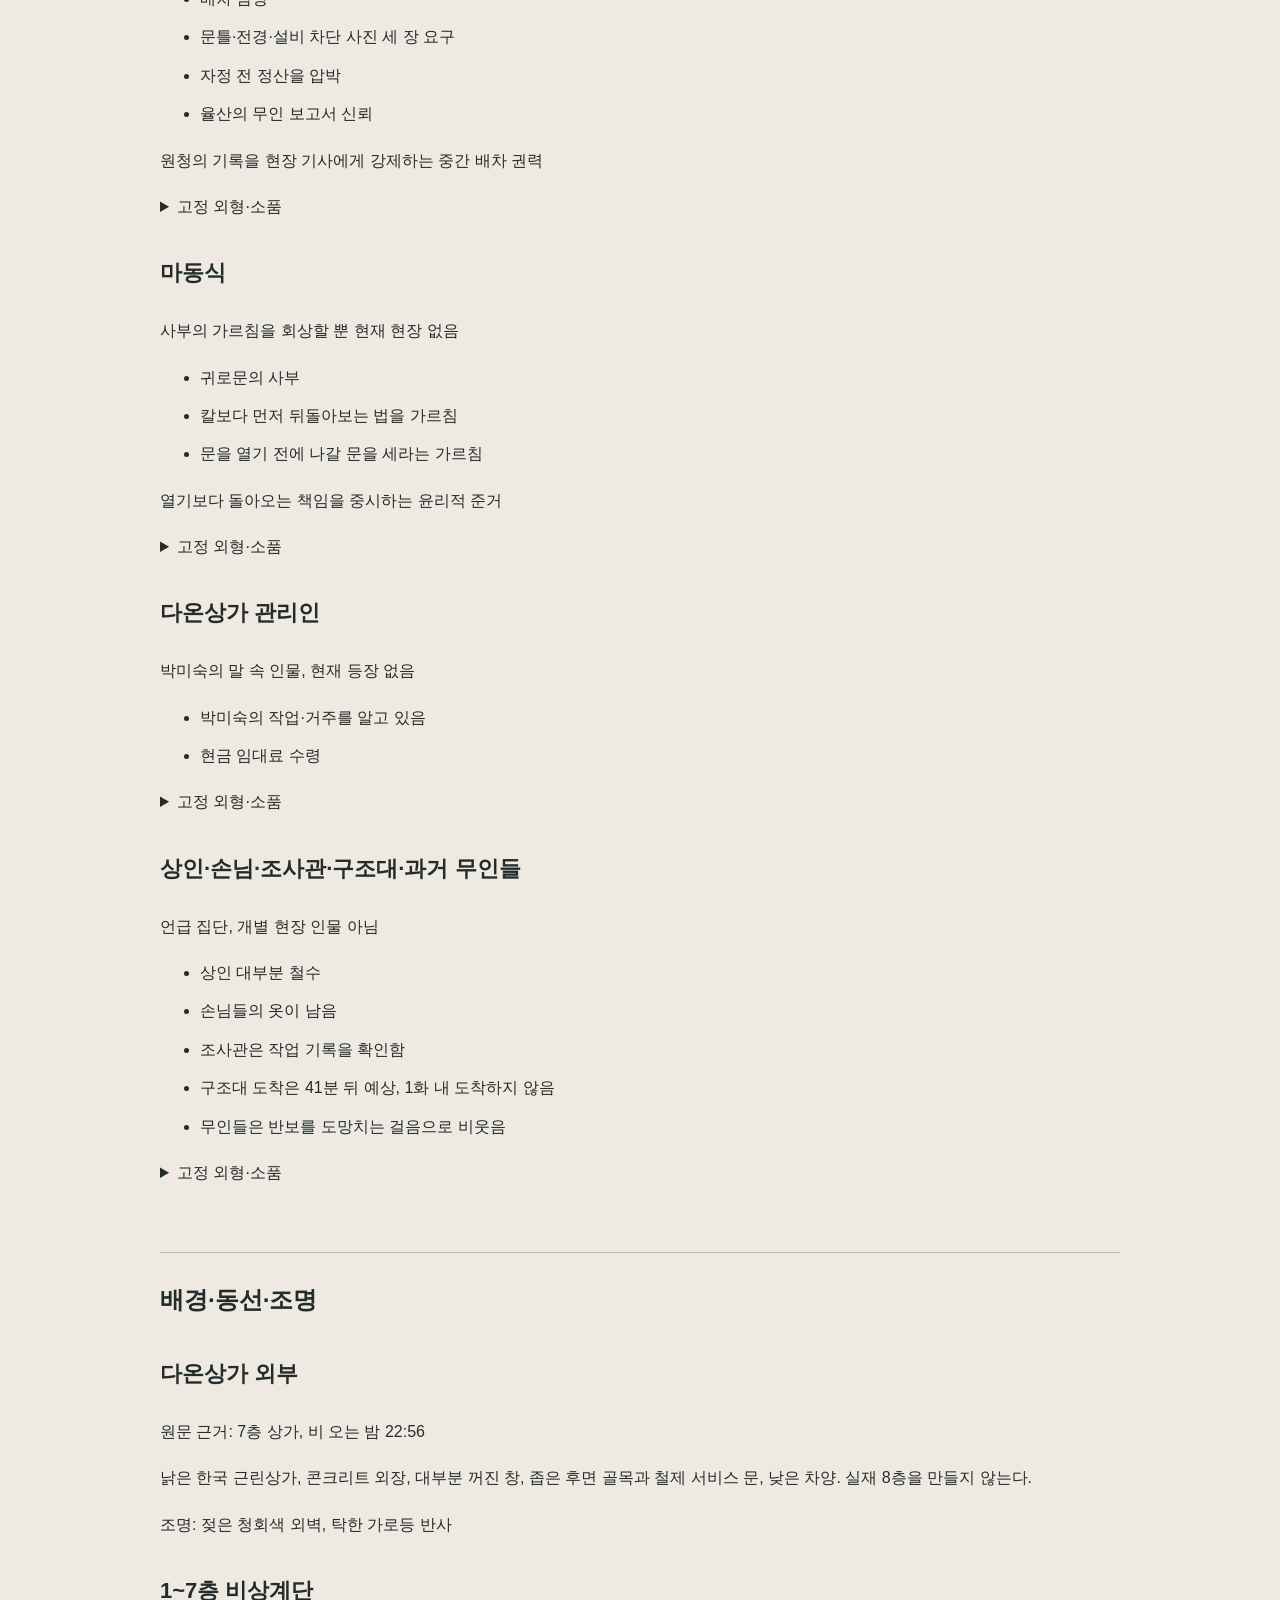
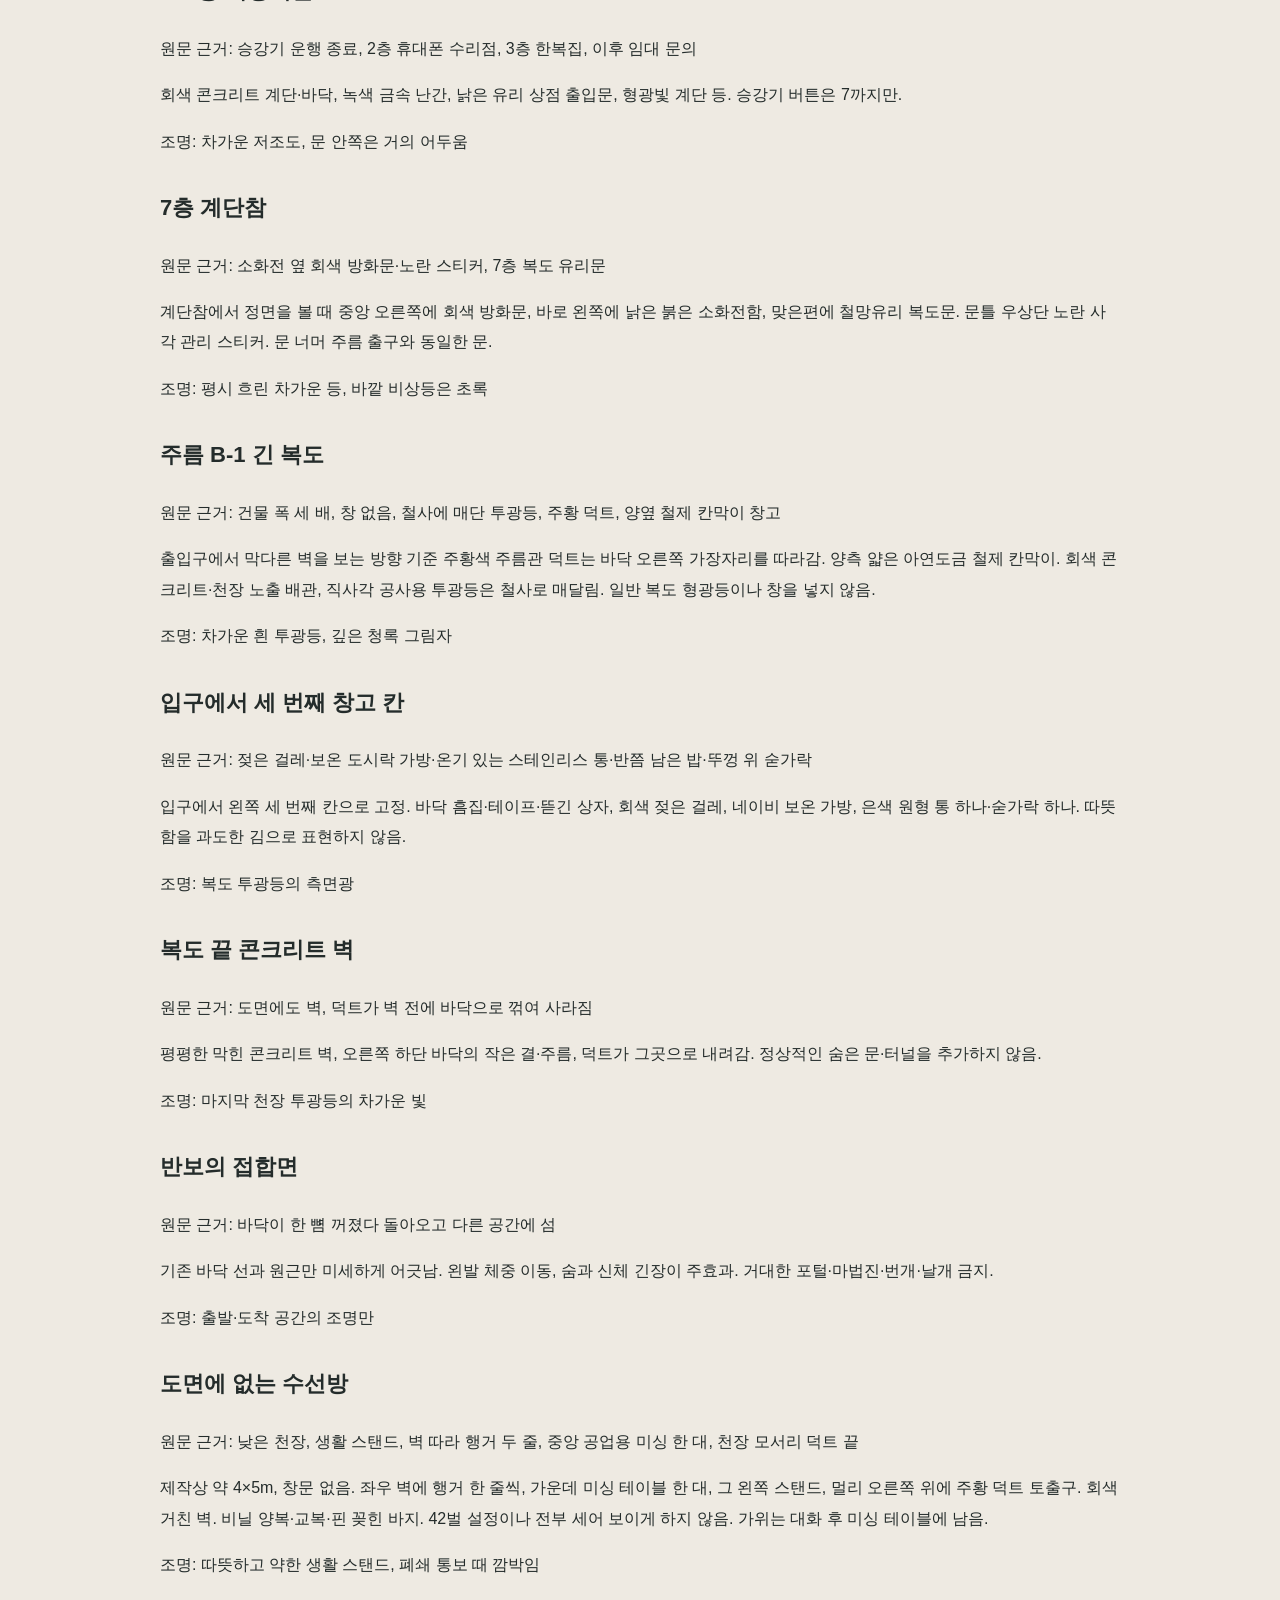
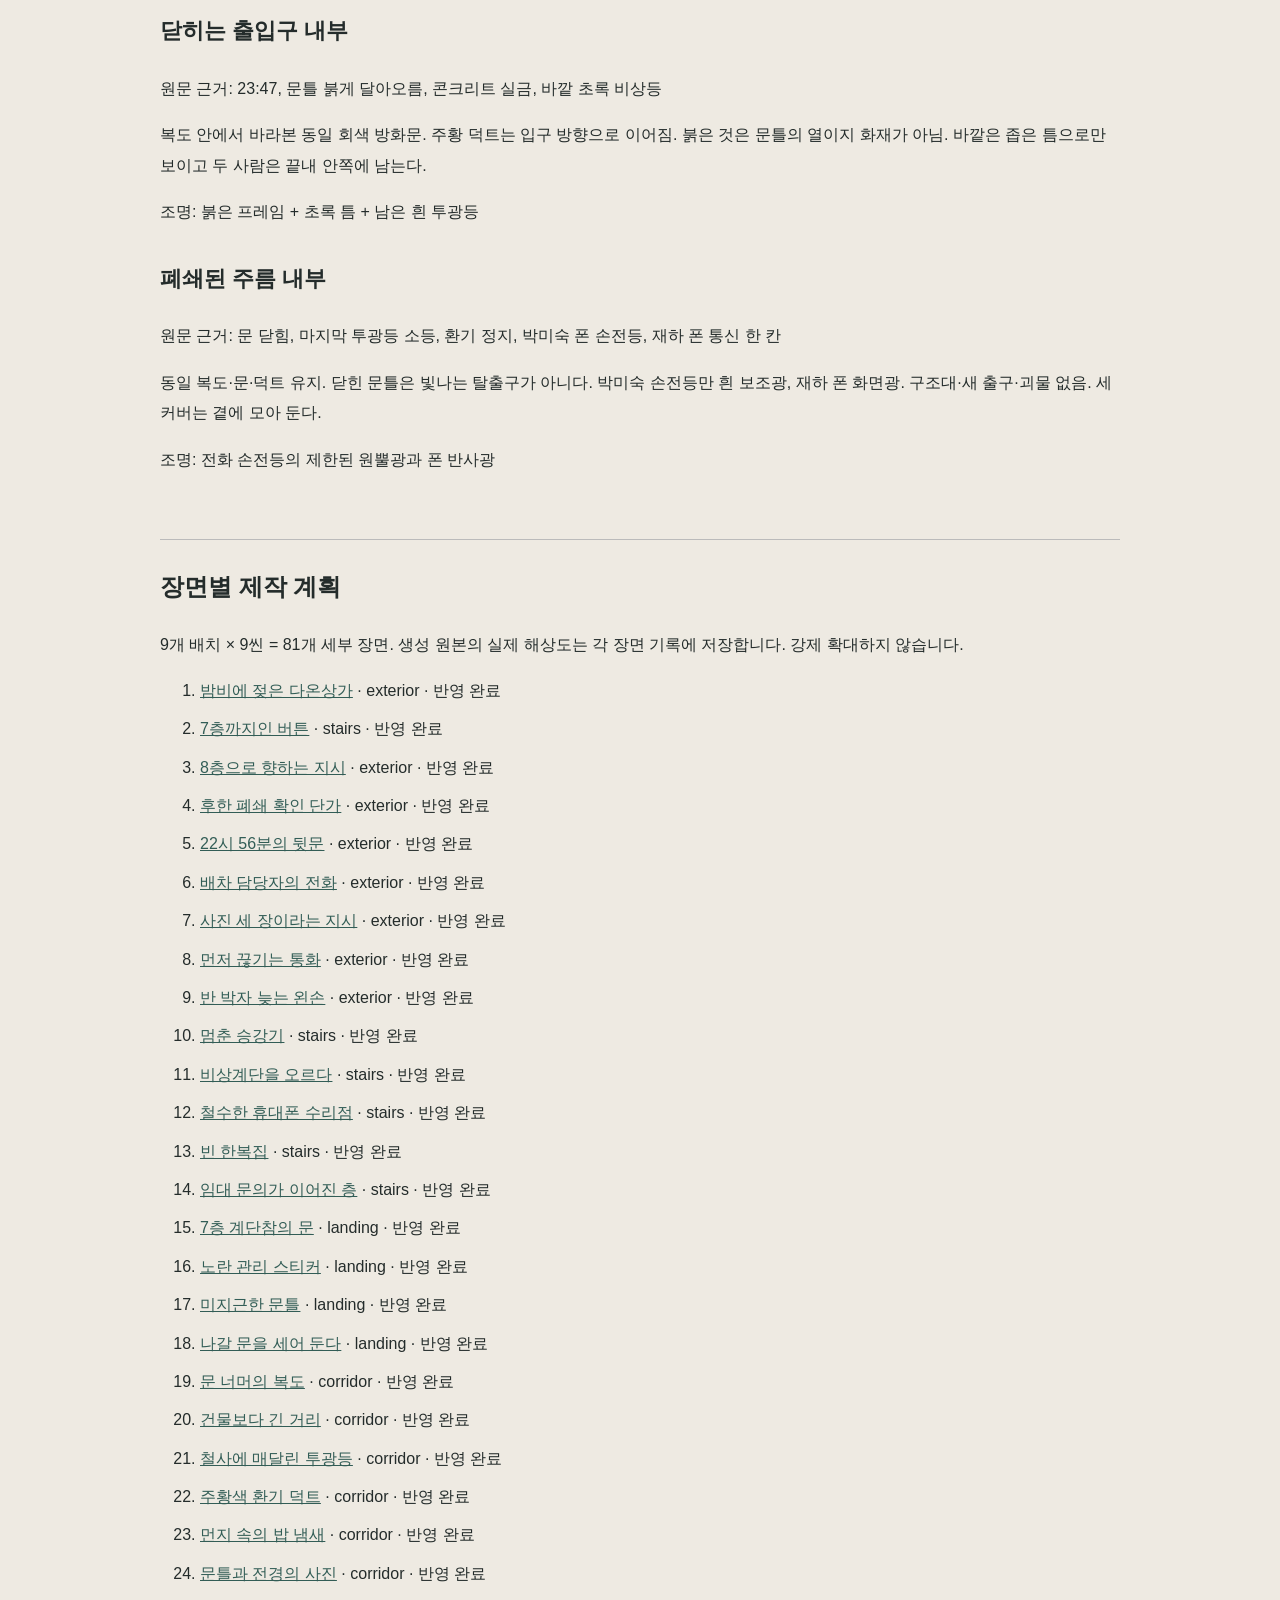
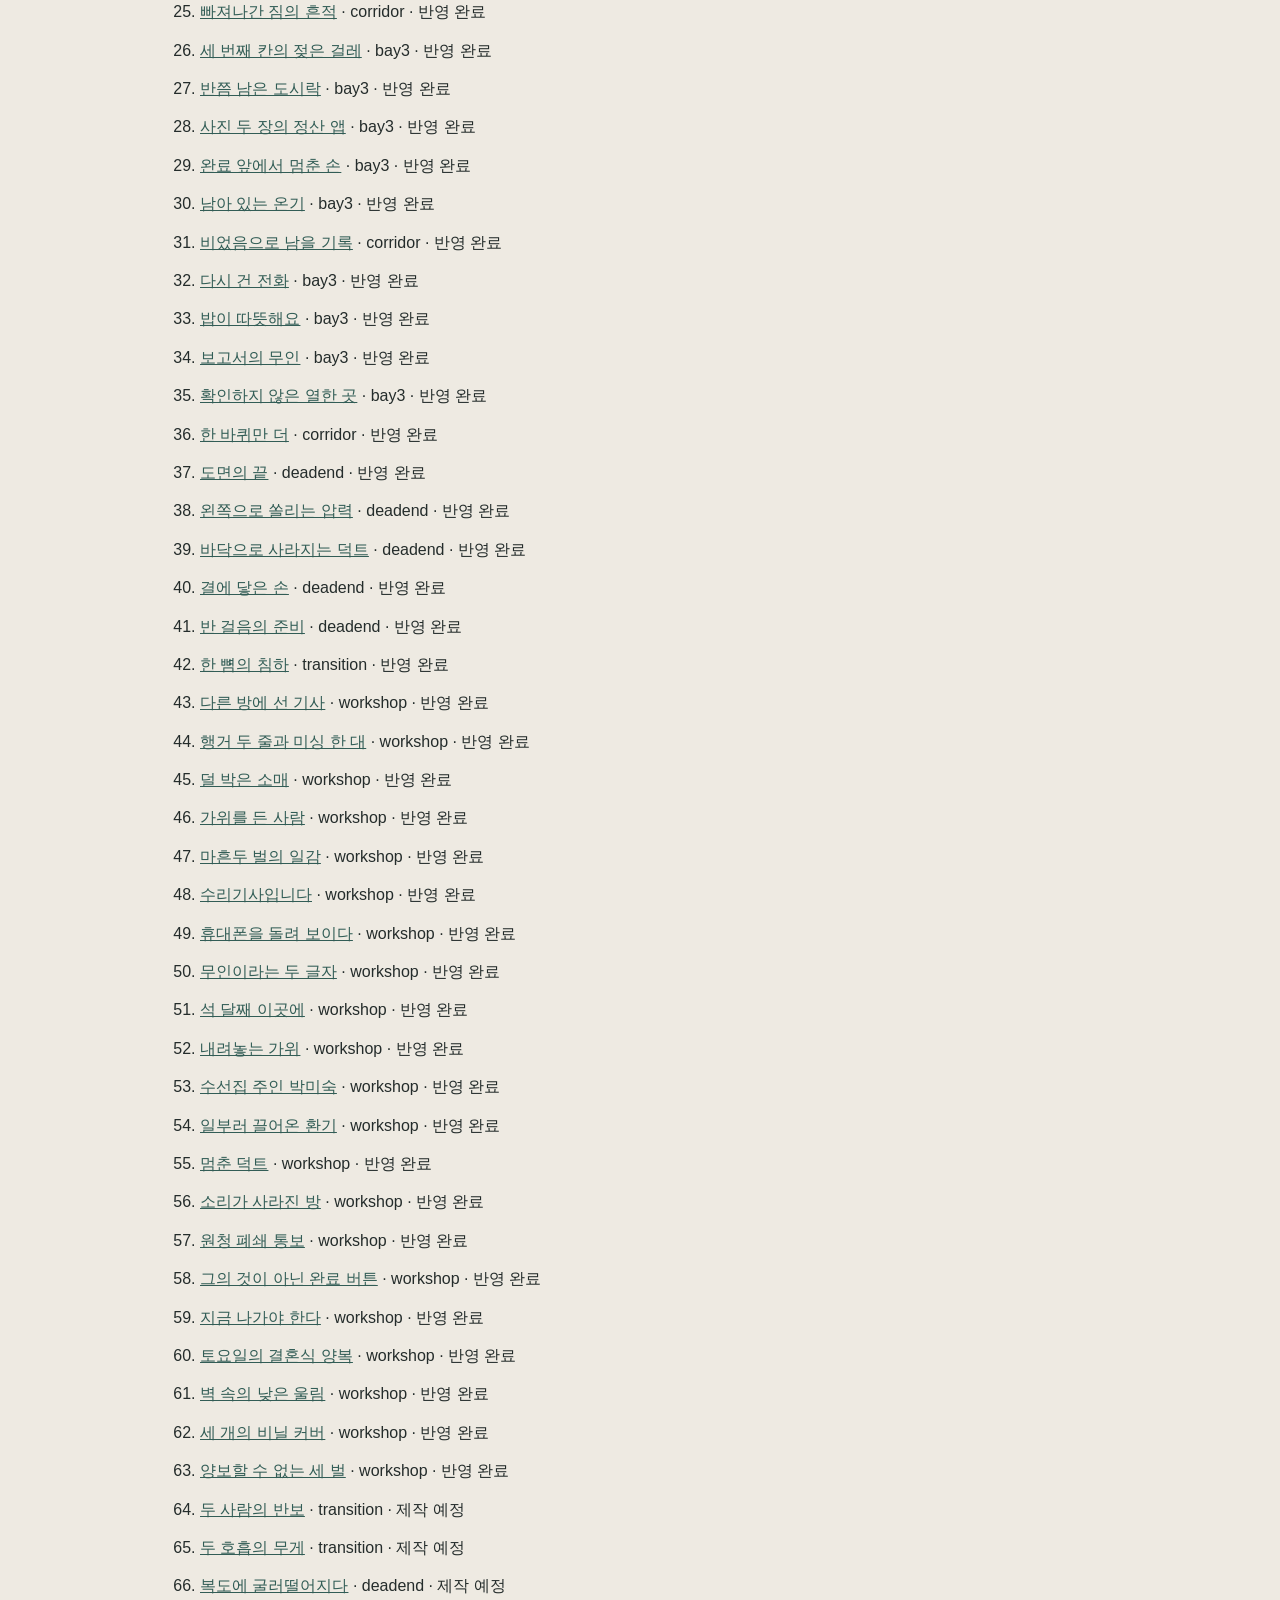
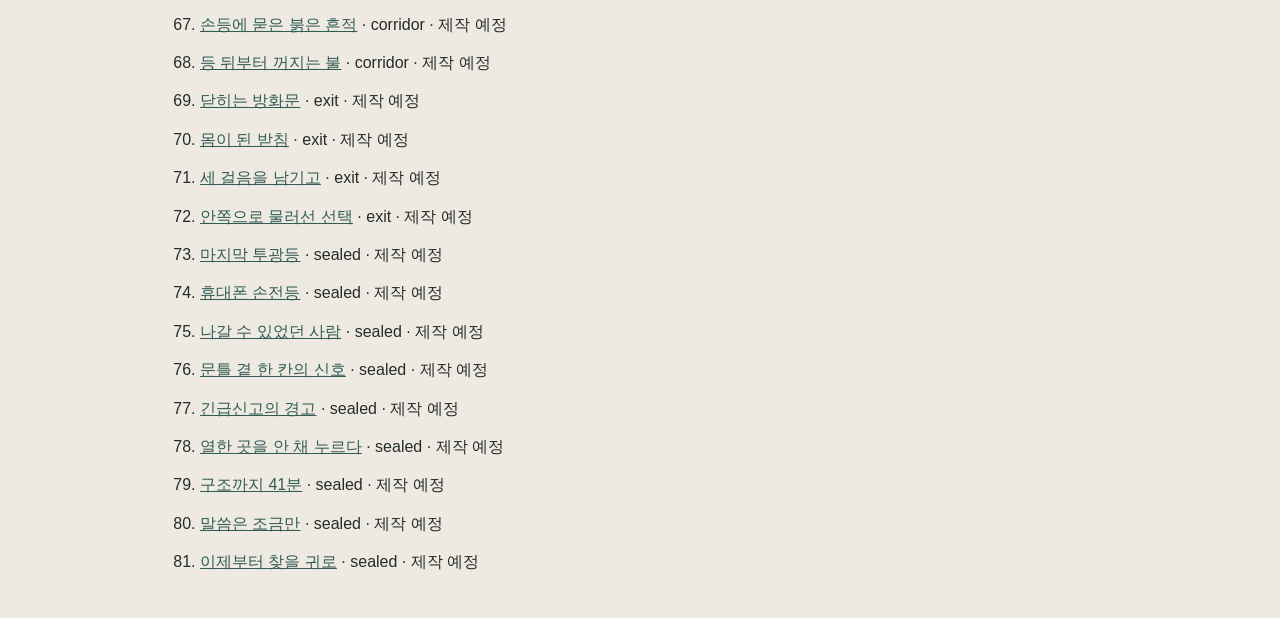
==== commit ff6c9313: "Add scenes 055 to 063 in story order" ====
--- a/production.html
+++ b/production.html
@@ -22,4 +22,4 @@
   &quot;status&quot;: &quot;성별·나이·외형을 원문이 정하지 않음. 얼굴 없는 중립 실루엣만 사용, 서사 이미지에 삽입하지 않는다.&quot;
 }</pre></details></section><section><h3>상인·손님·조사관·구조대·과거 무인들</h3><p>언급 집단, 개별 현장 인물 아님</p><ul><li>상인 대부분 철수</li><li>손님들의 옷이 남음</li><li>조사관은 작업 기록을 확인함</li><li>구조대 도착은 41분 뒤 예상, 1화 내 도착하지 않음</li><li>무인들은 반보를 도망치는 걸음으로 비웃음</li></ul><p></p><details><summary>고정 외형·소품</summary><pre>{
   &quot;status&quot;: &quot;얼굴·제복·구조 장면을 만들어 넣지 않는다. 시트의 군집 아이콘은 제작 문서에만 사용한다.&quot;
-}</pre></details></section><h2>배경·동선·조명</h2><section><h3>다온상가 외부</h3><p>원문 근거: 7층 상가, 비 오는 밤 22:56</p><p>낡은 한국 근린상가, 콘크리트 외장, 대부분 꺼진 창, 좁은 후면 골목과 철제 서비스 문, 낮은 차양. 실재 8층을 만들지 않는다.</p><p>조명: 젖은 청회색 외벽, 탁한 가로등 반사</p></section><section><h3>1~7층 비상계단</h3><p>원문 근거: 승강기 운행 종료, 2층 휴대폰 수리점, 3층 한복집, 이후 임대 문의</p><p>회색 콘크리트 계단·바닥, 녹색 금속 난간, 낡은 유리 상점 출입문, 형광빛 계단 등. 승강기 버튼은 7까지만.</p><p>조명: 차가운 저조도, 문 안쪽은 거의 어두움</p></section><section><h3>7층 계단참</h3><p>원문 근거: 소화전 옆 회색 방화문·노란 스티커, 7층 복도 유리문</p><p>계단참에서 정면을 볼 때 중앙 오른쪽에 회색 방화문, 바로 왼쪽에 낡은 붉은 소화전함, 맞은편에 철망유리 복도문. 문틀 우상단 노란 사각 관리 스티커. 문 너머 주름 출구와 동일한 문.</p><p>조명: 평시 흐린 차가운 등, 바깥 비상등은 초록</p></section><section><h3>주름 B-1 긴 복도</h3><p>원문 근거: 건물 폭 세 배, 창 없음, 철사에 매단 투광등, 주황 덕트, 양옆 철제 칸막이 창고</p><p>출입구에서 막다른 벽을 보는 방향 기준 주황색 주름관 덕트는 바닥 오른쪽 가장자리를 따라감. 양측 얇은 아연도금 철제 칸막이. 회색 콘크리트·천장 노출 배관, 직사각 공사용 투광등은 철사로 매달림. 일반 복도 형광등이나 창을 넣지 않음.</p><p>조명: 차가운 흰 투광등, 깊은 청록 그림자</p></section><section><h3>입구에서 세 번째 창고 칸</h3><p>원문 근거: 젖은 걸레·보온 도시락 가방·온기 있는 스테인리스 통·반쯤 남은 밥·뚜껑 위 숟가락</p><p>입구에서 왼쪽 세 번째 칸으로 고정. 바닥 흠집·테이프·뜯긴 상자, 회색 젖은 걸레, 네이비 보온 가방, 은색 원형 통 하나·숟가락 하나. 따뜻함을 과도한 김으로 표현하지 않음.</p><p>조명: 복도 투광등의 측면광</p></section><section><h3>복도 끝 콘크리트 벽</h3><p>원문 근거: 도면에도 벽, 덕트가 벽 전에 바닥으로 꺾여 사라짐</p><p>평평한 막힌 콘크리트 벽, 오른쪽 하단 바닥의 작은 결·주름, 덕트가 그곳으로 내려감. 정상적인 숨은 문·터널을 추가하지 않음.</p><p>조명: 마지막 천장 투광등의 차가운 빛</p></section><section><h3>반보의 접합면</h3><p>원문 근거: 바닥이 한 뼘 꺼졌다 돌아오고 다른 공간에 섬</p><p>기존 바닥 선과 원근만 미세하게 어긋남. 왼발 체중 이동, 숨과 신체 긴장이 주효과. 거대한 포털·마법진·번개·날개 금지.</p><p>조명: 출발·도착 공간의 조명만</p></section><section><h3>도면에 없는 수선방</h3><p>원문 근거: 낮은 천장, 생활 스탠드, 벽 따라 행거 두 줄, 중앙 공업용 미싱 한 대, 천장 모서리 덕트 끝</p><p>제작상 약 4×5m, 창문 없음. 좌우 벽에 행거 한 줄씩, 가운데 미싱 테이블 한 대, 그 왼쪽 스탠드, 멀리 오른쪽 위에 주황 덕트 토출구. 회색 거친 벽. 비닐 양복·교복·핀 꽂힌 바지. 42벌 설정이나 전부 세어 보이게 하지 않음. 가위는 대화 후 미싱 테이블에 남음.</p><p>조명: 따뜻하고 약한 생활 스탠드, 폐쇄 통보 때 깜박임</p></section><section><h3>닫히는 출입구 내부</h3><p>원문 근거: 23:47, 문틀 붉게 달아오름, 콘크리트 실금, 바깥 초록 비상등</p><p>복도 안에서 바라본 동일 회색 방화문. 주황 덕트는 입구 방향으로 이어짐. 붉은 것은 문틀의 열이지 화재가 아님. 바깥은 좁은 틈으로만 보이고 두 사람은 끝내 안쪽에 남는다.</p><p>조명: 붉은 프레임 + 초록 틈 + 남은 흰 투광등</p></section><section><h3>폐쇄된 주름 내부</h3><p>원문 근거: 문 닫힘, 마지막 투광등 소등, 환기 정지, 박미숙 폰 손전등, 재하 폰 통신 한 칸</p><p>동일 복도·문·덕트 유지. 닫힌 문틀은 빛나는 탈출구가 아니다. 박미숙 손전등만 흰 보조광, 재하 폰 화면광. 구조대·새 출구·괴물 없음. 세 커버는 곁에 모아 둔다.</p><p>조명: 전화 손전등의 제한된 원뿔광과 폰 반사광</p></section><h2>장면별 제작 계획</h2><p>9개 배치 × 9씬 = 81개 세부 장면. 생성 원본의 실제 해상도는 각 장면 기록에 저장합니다. 강제 확대하지 않습니다.</p><ol><li><a href="index.html#p0002">밤비에 젖은 다온상가</a> · exterior · 반영 완료</li><li><a href="index.html#p0002">7층까지인 버튼</a> · stairs · 반영 완료</li><li><a href="index.html#p0003">8층으로 향하는 지시</a> · exterior · 반영 완료</li><li><a href="index.html#p0004">후한 폐쇄 확인 단가</a> · exterior · 반영 완료</li><li><a href="index.html#p0005">22시 56분의 뒷문</a> · exterior · 반영 완료</li><li><a href="index.html#p0006">배차 담당자의 전화</a> · exterior · 반영 완료</li><li><a href="index.html#p0009">사진 세 장이라는 지시</a> · exterior · 반영 완료</li><li><a href="index.html#p0012">먼저 끊기는 통화</a> · exterior · 반영 완료</li><li><a href="index.html#p0013">반 박자 늦는 왼손</a> · exterior · 반영 완료</li><li><a href="index.html#p0015">멈춘 승강기</a> · stairs · 반영 완료</li><li><a href="index.html#p0015">비상계단을 오르다</a> · stairs · 반영 완료</li><li><a href="index.html#p0015">철수한 휴대폰 수리점</a> · stairs · 반영 완료</li><li><a href="index.html#p0015">빈 한복집</a> · stairs · 반영 완료</li><li><a href="index.html#p0015">임대 문의가 이어진 층</a> · stairs · 반영 완료</li><li><a href="index.html#p0016">7층 계단참의 문</a> · landing · 반영 완료</li><li><a href="index.html#p0018">노란 관리 스티커</a> · landing · 반영 완료</li><li><a href="index.html#p0020">미지근한 문틀</a> · landing · 반영 완료</li><li><a href="index.html#p0023">나갈 문을 세어 둔다</a> · landing · 반영 완료</li><li><a href="index.html#p0025">문 너머의 복도</a> · corridor · 반영 완료</li><li><a href="index.html#p0026">건물보다 긴 거리</a> · corridor · 반영 완료</li><li><a href="index.html#p0026">철사에 매달린 투광등</a> · corridor · 반영 완료</li><li><a href="index.html#p0026">주황색 환기 덕트</a> · corridor · 반영 완료</li><li><a href="index.html#p0028">먼지 속의 밥 냄새</a> · corridor · 반영 완료</li><li><a href="index.html#p0029">문틀과 전경의 사진</a> · corridor · 반영 완료</li><li><a href="index.html#p0030">빠져나간 짐의 흔적</a> · corridor · 반영 완료</li><li><a href="index.html#p0032">세 번째 칸의 젖은 걸레</a> · bay3 · 반영 완료</li><li><a href="index.html#p0033">반쯤 남은 도시락</a> · bay3 · 반영 완료</li><li><a href="index.html#p0035">사진 두 장의 정산 앱</a> · bay3 · 반영 완료</li><li><a href="index.html#p0037">완료 앞에서 멈춘 손</a> · bay3 · 반영 완료</li><li><a href="index.html#p0038">남아 있는 온기</a> · bay3 · 반영 완료</li><li><a href="index.html#p0039">비었음으로 남을 기록</a> · corridor · 반영 완료</li><li><a href="index.html#p0040">다시 건 전화</a> · bay3 · 반영 완료</li><li><a href="index.html#p0043">밥이 따뜻해요</a> · bay3 · 반영 완료</li><li><a href="index.html#p0045">보고서의 무인</a> · bay3 · 반영 완료</li><li><a href="index.html#p0046">확인하지 않은 열한 곳</a> · bay3 · 반영 완료</li><li><a href="index.html#p0049">한 바퀴만 더</a> · corridor · 반영 완료</li><li><a href="index.html#p0051">도면의 끝</a> · deadend · 반영 완료</li><li><a href="index.html#p0052">왼쪽으로 쏠리는 압력</a> · deadend · 반영 완료</li><li><a href="index.html#p0052">바닥으로 사라지는 덕트</a> · deadend · 반영 완료</li><li><a href="index.html#p0054">결에 닿은 손</a> · deadend · 반영 완료</li><li><a href="index.html#p0055">반 걸음의 준비</a> · deadend · 반영 완료</li><li><a href="index.html#p0056">한 뼘의 침하</a> · transition · 반영 완료</li><li><a href="index.html#p0057">다른 방에 선 기사</a> · workshop · 반영 완료</li><li><a href="index.html#p0058">행거 두 줄과 미싱 한 대</a> · workshop · 반영 완료</li><li><a href="index.html#p0059">덜 박은 소매</a> · workshop · 반영 완료</li><li><a href="index.html#p0062">가위를 든 사람</a> · workshop · 반영 완료</li><li><a href="index.html#p0063">마흔두 벌의 일감</a> · workshop · 반영 완료</li><li><a href="index.html#p0064">수리기사입니다</a> · workshop · 반영 완료</li><li><a href="index.html#p0066">휴대폰을 돌려 보이다</a> · workshop · 반영 완료</li><li><a href="index.html#p0067">무인이라는 두 글자</a> · workshop · 반영 완료</li><li><a href="index.html#p0068">석 달째 이곳에</a> · workshop · 반영 완료</li><li><a href="index.html#p0070">내려놓는 가위</a> · workshop · 반영 완료</li><li><a href="index.html#p0070">수선집 주인 박미숙</a> · workshop · 반영 완료</li><li><a href="index.html#p0071">일부러 끌어온 환기</a> · workshop · 반영 완료</li><li><a href="index.html#p0073">멈춘 덕트</a> · workshop · 제작 예정</li><li><a href="index.html#p0074">소리가 사라진 방</a> · workshop · 제작 예정</li><li><a href="index.html#p0076">원청 폐쇄 통보</a> · workshop · 제작 예정</li><li><a href="index.html#p0078">그의 것이 아닌 완료 버튼</a> · workshop · 제작 예정</li><li><a href="index.html#p0080">지금 나가야 한다</a> · workshop · 제작 예정</li><li><a href="index.html#p0083">토요일의 결혼식 양복</a> · workshop · 제작 예정</li><li><a href="index.html#p0084">벽 속의 낮은 울림</a> · workshop · 제작 예정</li><li><a href="index.html#p0086">세 개의 비닐 커버</a> · workshop · 제작 예정</li><li><a href="index.html#p0087">양보할 수 없는 세 벌</a> · workshop · 제작 예정</li><li><a href="index.html#p0090">두 사람의 반보</a> · transition · 제작 예정</li><li><a href="index.html#p0092">두 호흡의 무게</a> · transition · 제작 예정</li><li><a href="index.html#p0093">복도에 굴러떨어지다</a> · deadend · 제작 예정</li><li><a href="index.html#p0094">손등에 묻은 붉은 흔적</a> · corridor · 제작 예정</li><li><a href="index.html#p0098">등 뒤부터 꺼지는 불</a> · corridor · 제작 예정</li><li><a href="index.html#p0100">닫히는 방화문</a> · exit · 제작 예정</li><li><a href="index.html#p0102">몸이 된 받침</a> · exit · 제작 예정</li><li><a href="index.html#p0106">세 걸음을 남기고</a> · exit · 제작 예정</li><li><a href="index.html#p0111">안쪽으로 물러선 선택</a> · exit · 제작 예정</li><li><a href="index.html#p0113">마지막 투광등</a> · sealed · 제작 예정</li><li><a href="index.html#p0114">휴대폰 손전등</a> · sealed · 제작 예정</li><li><a href="index.html#p0115">나갈 수 있었던 사람</a> · sealed · 제작 예정</li><li><a href="index.html#p0116">문틀 곁 한 칸의 신호</a> · sealed · 제작 예정</li><li><a href="index.html#p0118">긴급신고의 경고</a> · sealed · 제작 예정</li><li><a href="index.html#p0120">열한 곳을 안 채 누르다</a> · sealed · 제작 예정</li><li><a href="index.html#p0121">구조까지 41분</a> · sealed · 제작 예정</li><li><a href="index.html#p0125">말씀은 조금만</a> · sealed · 제작 예정</li><li><a href="index.html#p0127">이제부터 찾을 귀로</a> · sealed · 제작 예정</li></ol></body></html>+}</pre></details></section><h2>배경·동선·조명</h2><section><h3>다온상가 외부</h3><p>원문 근거: 7층 상가, 비 오는 밤 22:56</p><p>낡은 한국 근린상가, 콘크리트 외장, 대부분 꺼진 창, 좁은 후면 골목과 철제 서비스 문, 낮은 차양. 실재 8층을 만들지 않는다.</p><p>조명: 젖은 청회색 외벽, 탁한 가로등 반사</p></section><section><h3>1~7층 비상계단</h3><p>원문 근거: 승강기 운행 종료, 2층 휴대폰 수리점, 3층 한복집, 이후 임대 문의</p><p>회색 콘크리트 계단·바닥, 녹색 금속 난간, 낡은 유리 상점 출입문, 형광빛 계단 등. 승강기 버튼은 7까지만.</p><p>조명: 차가운 저조도, 문 안쪽은 거의 어두움</p></section><section><h3>7층 계단참</h3><p>원문 근거: 소화전 옆 회색 방화문·노란 스티커, 7층 복도 유리문</p><p>계단참에서 정면을 볼 때 중앙 오른쪽에 회색 방화문, 바로 왼쪽에 낡은 붉은 소화전함, 맞은편에 철망유리 복도문. 문틀 우상단 노란 사각 관리 스티커. 문 너머 주름 출구와 동일한 문.</p><p>조명: 평시 흐린 차가운 등, 바깥 비상등은 초록</p></section><section><h3>주름 B-1 긴 복도</h3><p>원문 근거: 건물 폭 세 배, 창 없음, 철사에 매단 투광등, 주황 덕트, 양옆 철제 칸막이 창고</p><p>출입구에서 막다른 벽을 보는 방향 기준 주황색 주름관 덕트는 바닥 오른쪽 가장자리를 따라감. 양측 얇은 아연도금 철제 칸막이. 회색 콘크리트·천장 노출 배관, 직사각 공사용 투광등은 철사로 매달림. 일반 복도 형광등이나 창을 넣지 않음.</p><p>조명: 차가운 흰 투광등, 깊은 청록 그림자</p></section><section><h3>입구에서 세 번째 창고 칸</h3><p>원문 근거: 젖은 걸레·보온 도시락 가방·온기 있는 스테인리스 통·반쯤 남은 밥·뚜껑 위 숟가락</p><p>입구에서 왼쪽 세 번째 칸으로 고정. 바닥 흠집·테이프·뜯긴 상자, 회색 젖은 걸레, 네이비 보온 가방, 은색 원형 통 하나·숟가락 하나. 따뜻함을 과도한 김으로 표현하지 않음.</p><p>조명: 복도 투광등의 측면광</p></section><section><h3>복도 끝 콘크리트 벽</h3><p>원문 근거: 도면에도 벽, 덕트가 벽 전에 바닥으로 꺾여 사라짐</p><p>평평한 막힌 콘크리트 벽, 오른쪽 하단 바닥의 작은 결·주름, 덕트가 그곳으로 내려감. 정상적인 숨은 문·터널을 추가하지 않음.</p><p>조명: 마지막 천장 투광등의 차가운 빛</p></section><section><h3>반보의 접합면</h3><p>원문 근거: 바닥이 한 뼘 꺼졌다 돌아오고 다른 공간에 섬</p><p>기존 바닥 선과 원근만 미세하게 어긋남. 왼발 체중 이동, 숨과 신체 긴장이 주효과. 거대한 포털·마법진·번개·날개 금지.</p><p>조명: 출발·도착 공간의 조명만</p></section><section><h3>도면에 없는 수선방</h3><p>원문 근거: 낮은 천장, 생활 스탠드, 벽 따라 행거 두 줄, 중앙 공업용 미싱 한 대, 천장 모서리 덕트 끝</p><p>제작상 약 4×5m, 창문 없음. 좌우 벽에 행거 한 줄씩, 가운데 미싱 테이블 한 대, 그 왼쪽 스탠드, 멀리 오른쪽 위에 주황 덕트 토출구. 회색 거친 벽. 비닐 양복·교복·핀 꽂힌 바지. 42벌 설정이나 전부 세어 보이게 하지 않음. 가위는 대화 후 미싱 테이블에 남음.</p><p>조명: 따뜻하고 약한 생활 스탠드, 폐쇄 통보 때 깜박임</p></section><section><h3>닫히는 출입구 내부</h3><p>원문 근거: 23:47, 문틀 붉게 달아오름, 콘크리트 실금, 바깥 초록 비상등</p><p>복도 안에서 바라본 동일 회색 방화문. 주황 덕트는 입구 방향으로 이어짐. 붉은 것은 문틀의 열이지 화재가 아님. 바깥은 좁은 틈으로만 보이고 두 사람은 끝내 안쪽에 남는다.</p><p>조명: 붉은 프레임 + 초록 틈 + 남은 흰 투광등</p></section><section><h3>폐쇄된 주름 내부</h3><p>원문 근거: 문 닫힘, 마지막 투광등 소등, 환기 정지, 박미숙 폰 손전등, 재하 폰 통신 한 칸</p><p>동일 복도·문·덕트 유지. 닫힌 문틀은 빛나는 탈출구가 아니다. 박미숙 손전등만 흰 보조광, 재하 폰 화면광. 구조대·새 출구·괴물 없음. 세 커버는 곁에 모아 둔다.</p><p>조명: 전화 손전등의 제한된 원뿔광과 폰 반사광</p></section><h2>장면별 제작 계획</h2><p>9개 배치 × 9씬 = 81개 세부 장면. 생성 원본의 실제 해상도는 각 장면 기록에 저장합니다. 강제 확대하지 않습니다.</p><ol><li><a href="index.html#p0002">밤비에 젖은 다온상가</a> · exterior · 반영 완료</li><li><a href="index.html#p0002">7층까지인 버튼</a> · stairs · 반영 완료</li><li><a href="index.html#p0003">8층으로 향하는 지시</a> · exterior · 반영 완료</li><li><a href="index.html#p0004">후한 폐쇄 확인 단가</a> · exterior · 반영 완료</li><li><a href="index.html#p0005">22시 56분의 뒷문</a> · exterior · 반영 완료</li><li><a href="index.html#p0006">배차 담당자의 전화</a> · exterior · 반영 완료</li><li><a href="index.html#p0009">사진 세 장이라는 지시</a> · exterior · 반영 완료</li><li><a href="index.html#p0012">먼저 끊기는 통화</a> · exterior · 반영 완료</li><li><a href="index.html#p0013">반 박자 늦는 왼손</a> · exterior · 반영 완료</li><li><a href="index.html#p0015">멈춘 승강기</a> · stairs · 반영 완료</li><li><a href="index.html#p0015">비상계단을 오르다</a> · stairs · 반영 완료</li><li><a href="index.html#p0015">철수한 휴대폰 수리점</a> · stairs · 반영 완료</li><li><a href="index.html#p0015">빈 한복집</a> · stairs · 반영 완료</li><li><a href="index.html#p0015">임대 문의가 이어진 층</a> · stairs · 반영 완료</li><li><a href="index.html#p0016">7층 계단참의 문</a> · landing · 반영 완료</li><li><a href="index.html#p0018">노란 관리 스티커</a> · landing · 반영 완료</li><li><a href="index.html#p0020">미지근한 문틀</a> · landing · 반영 완료</li><li><a href="index.html#p0023">나갈 문을 세어 둔다</a> · landing · 반영 완료</li><li><a href="index.html#p0025">문 너머의 복도</a> · corridor · 반영 완료</li><li><a href="index.html#p0026">건물보다 긴 거리</a> · corridor · 반영 완료</li><li><a href="index.html#p0026">철사에 매달린 투광등</a> · corridor · 반영 완료</li><li><a href="index.html#p0026">주황색 환기 덕트</a> · corridor · 반영 완료</li><li><a href="index.html#p0028">먼지 속의 밥 냄새</a> · corridor · 반영 완료</li><li><a href="index.html#p0029">문틀과 전경의 사진</a> · corridor · 반영 완료</li><li><a href="index.html#p0030">빠져나간 짐의 흔적</a> · corridor · 반영 완료</li><li><a href="index.html#p0032">세 번째 칸의 젖은 걸레</a> · bay3 · 반영 완료</li><li><a href="index.html#p0033">반쯤 남은 도시락</a> · bay3 · 반영 완료</li><li><a href="index.html#p0035">사진 두 장의 정산 앱</a> · bay3 · 반영 완료</li><li><a href="index.html#p0037">완료 앞에서 멈춘 손</a> · bay3 · 반영 완료</li><li><a href="index.html#p0038">남아 있는 온기</a> · bay3 · 반영 완료</li><li><a href="index.html#p0039">비었음으로 남을 기록</a> · corridor · 반영 완료</li><li><a href="index.html#p0040">다시 건 전화</a> · bay3 · 반영 완료</li><li><a href="index.html#p0043">밥이 따뜻해요</a> · bay3 · 반영 완료</li><li><a href="index.html#p0045">보고서의 무인</a> · bay3 · 반영 완료</li><li><a href="index.html#p0046">확인하지 않은 열한 곳</a> · bay3 · 반영 완료</li><li><a href="index.html#p0049">한 바퀴만 더</a> · corridor · 반영 완료</li><li><a href="index.html#p0051">도면의 끝</a> · deadend · 반영 완료</li><li><a href="index.html#p0052">왼쪽으로 쏠리는 압력</a> · deadend · 반영 완료</li><li><a href="index.html#p0052">바닥으로 사라지는 덕트</a> · deadend · 반영 완료</li><li><a href="index.html#p0054">결에 닿은 손</a> · deadend · 반영 완료</li><li><a href="index.html#p0055">반 걸음의 준비</a> · deadend · 반영 완료</li><li><a href="index.html#p0056">한 뼘의 침하</a> · transition · 반영 완료</li><li><a href="index.html#p0057">다른 방에 선 기사</a> · workshop · 반영 완료</li><li><a href="index.html#p0058">행거 두 줄과 미싱 한 대</a> · workshop · 반영 완료</li><li><a href="index.html#p0059">덜 박은 소매</a> · workshop · 반영 완료</li><li><a href="index.html#p0062">가위를 든 사람</a> · workshop · 반영 완료</li><li><a href="index.html#p0063">마흔두 벌의 일감</a> · workshop · 반영 완료</li><li><a href="index.html#p0064">수리기사입니다</a> · workshop · 반영 완료</li><li><a href="index.html#p0066">휴대폰을 돌려 보이다</a> · workshop · 반영 완료</li><li><a href="index.html#p0067">무인이라는 두 글자</a> · workshop · 반영 완료</li><li><a href="index.html#p0068">석 달째 이곳에</a> · workshop · 반영 완료</li><li><a href="index.html#p0070">내려놓는 가위</a> · workshop · 반영 완료</li><li><a href="index.html#p0070">수선집 주인 박미숙</a> · workshop · 반영 완료</li><li><a href="index.html#p0071">일부러 끌어온 환기</a> · workshop · 반영 완료</li><li><a href="index.html#p0073">멈춘 덕트</a> · workshop · 반영 완료</li><li><a href="index.html#p0074">소리가 사라진 방</a> · workshop · 반영 완료</li><li><a href="index.html#p0076">원청 폐쇄 통보</a> · workshop · 반영 완료</li><li><a href="index.html#p0078">그의 것이 아닌 완료 버튼</a> · workshop · 반영 완료</li><li><a href="index.html#p0080">지금 나가야 한다</a> · workshop · 반영 완료</li><li><a href="index.html#p0083">토요일의 결혼식 양복</a> · workshop · 반영 완료</li><li><a href="index.html#p0084">벽 속의 낮은 울림</a> · workshop · 반영 완료</li><li><a href="index.html#p0086">세 개의 비닐 커버</a> · workshop · 반영 완료</li><li><a href="index.html#p0087">양보할 수 없는 세 벌</a> · workshop · 반영 완료</li><li><a href="index.html#p0090">두 사람의 반보</a> · transition · 제작 예정</li><li><a href="index.html#p0092">두 호흡의 무게</a> · transition · 제작 예정</li><li><a href="index.html#p0093">복도에 굴러떨어지다</a> · deadend · 제작 예정</li><li><a href="index.html#p0094">손등에 묻은 붉은 흔적</a> · corridor · 제작 예정</li><li><a href="index.html#p0098">등 뒤부터 꺼지는 불</a> · corridor · 제작 예정</li><li><a href="index.html#p0100">닫히는 방화문</a> · exit · 제작 예정</li><li><a href="index.html#p0102">몸이 된 받침</a> · exit · 제작 예정</li><li><a href="index.html#p0106">세 걸음을 남기고</a> · exit · 제작 예정</li><li><a href="index.html#p0111">안쪽으로 물러선 선택</a> · exit · 제작 예정</li><li><a href="index.html#p0113">마지막 투광등</a> · sealed · 제작 예정</li><li><a href="index.html#p0114">휴대폰 손전등</a> · sealed · 제작 예정</li><li><a href="index.html#p0115">나갈 수 있었던 사람</a> · sealed · 제작 예정</li><li><a href="index.html#p0116">문틀 곁 한 칸의 신호</a> · sealed · 제작 예정</li><li><a href="index.html#p0118">긴급신고의 경고</a> · sealed · 제작 예정</li><li><a href="index.html#p0120">열한 곳을 안 채 누르다</a> · sealed · 제작 예정</li><li><a href="index.html#p0121">구조까지 41분</a> · sealed · 제작 예정</li><li><a href="index.html#p0125">말씀은 조금만</a> · sealed · 제작 예정</li><li><a href="index.html#p0127">이제부터 찾을 귀로</a> · sealed · 제작 예정</li></ol></body></html>
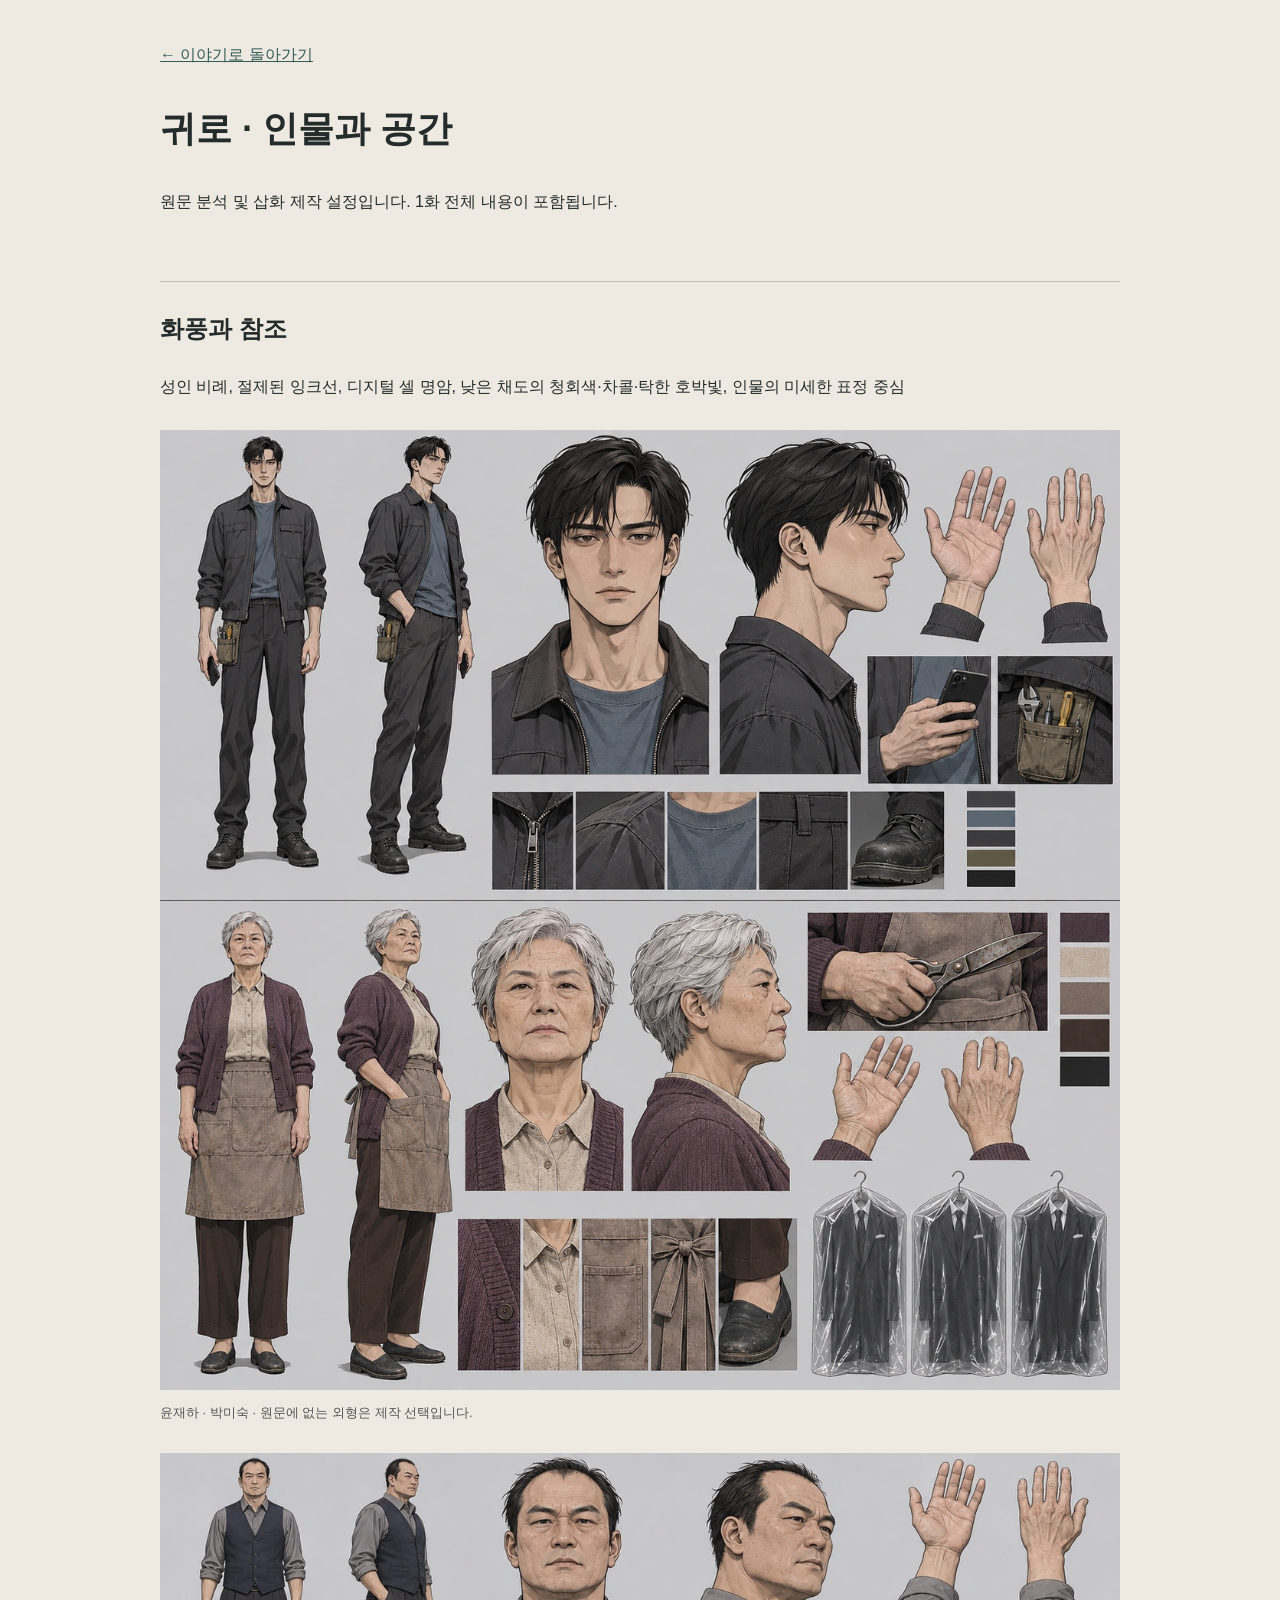
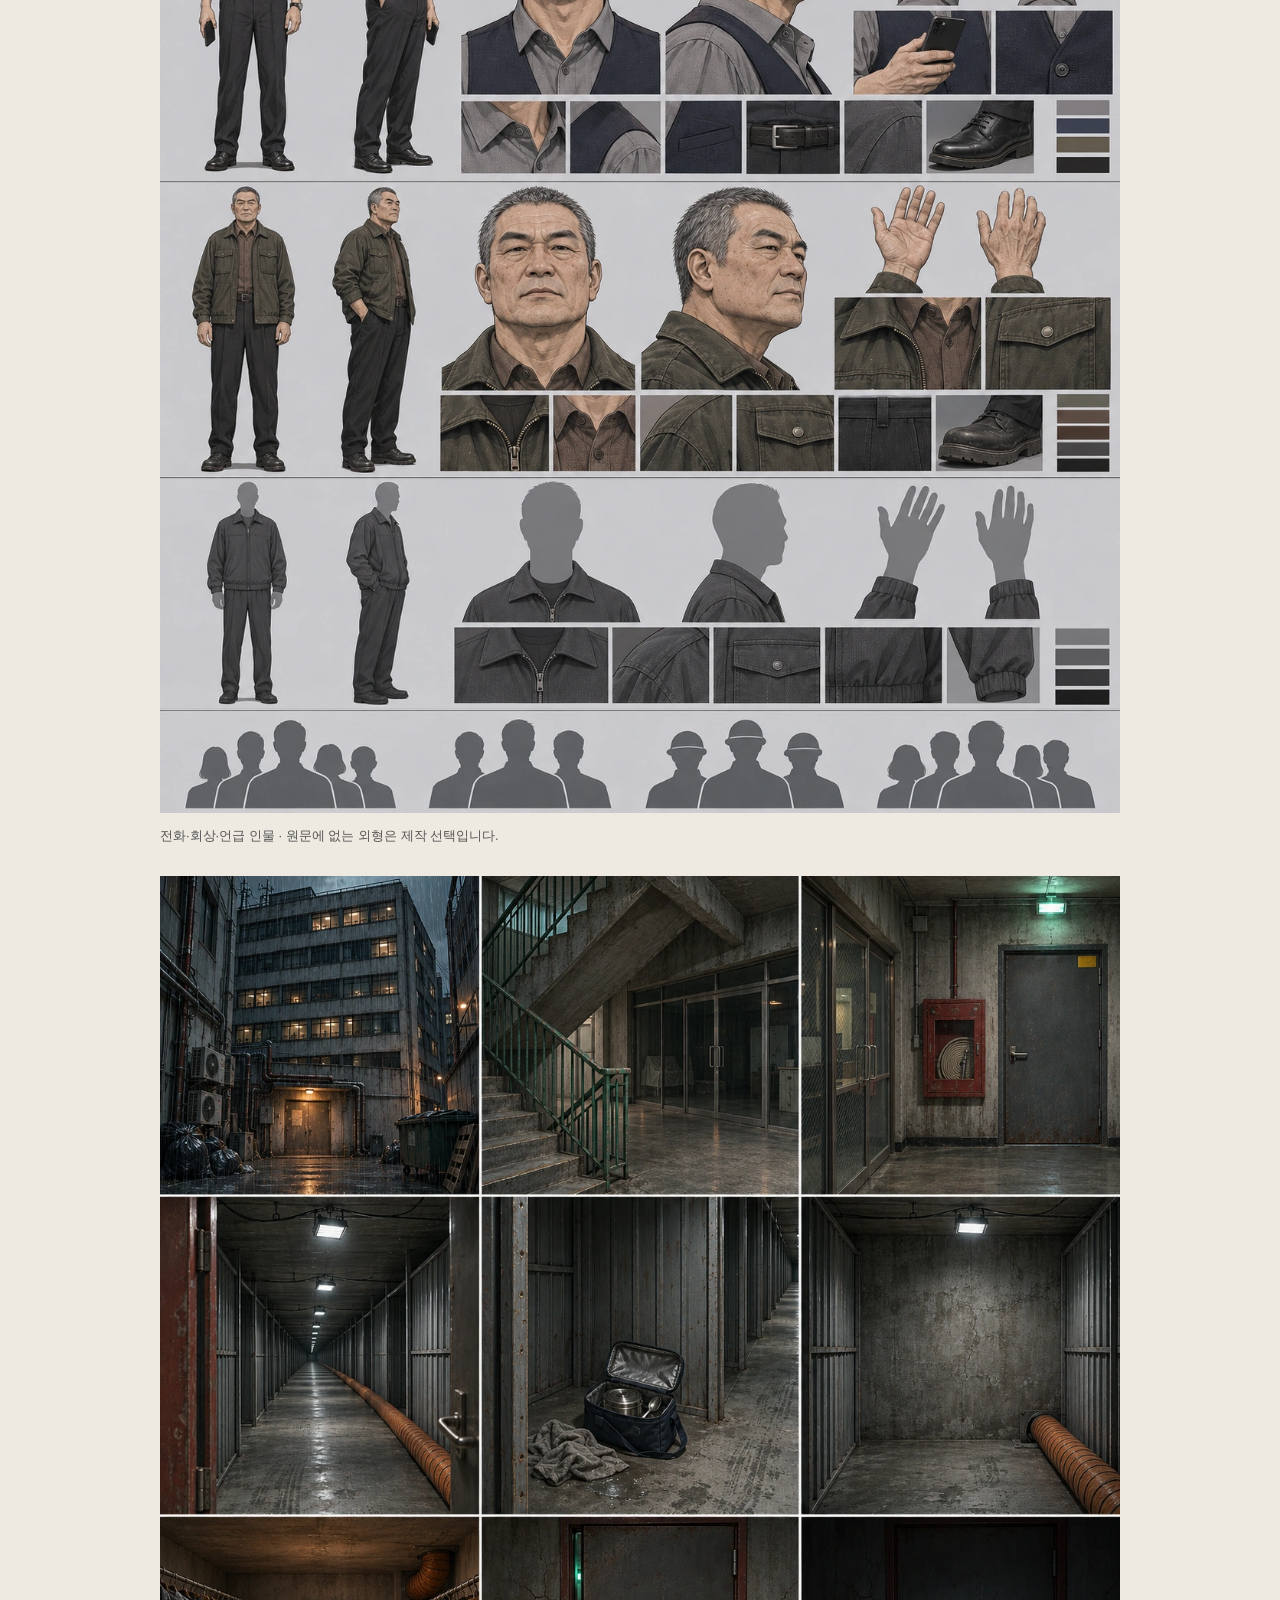
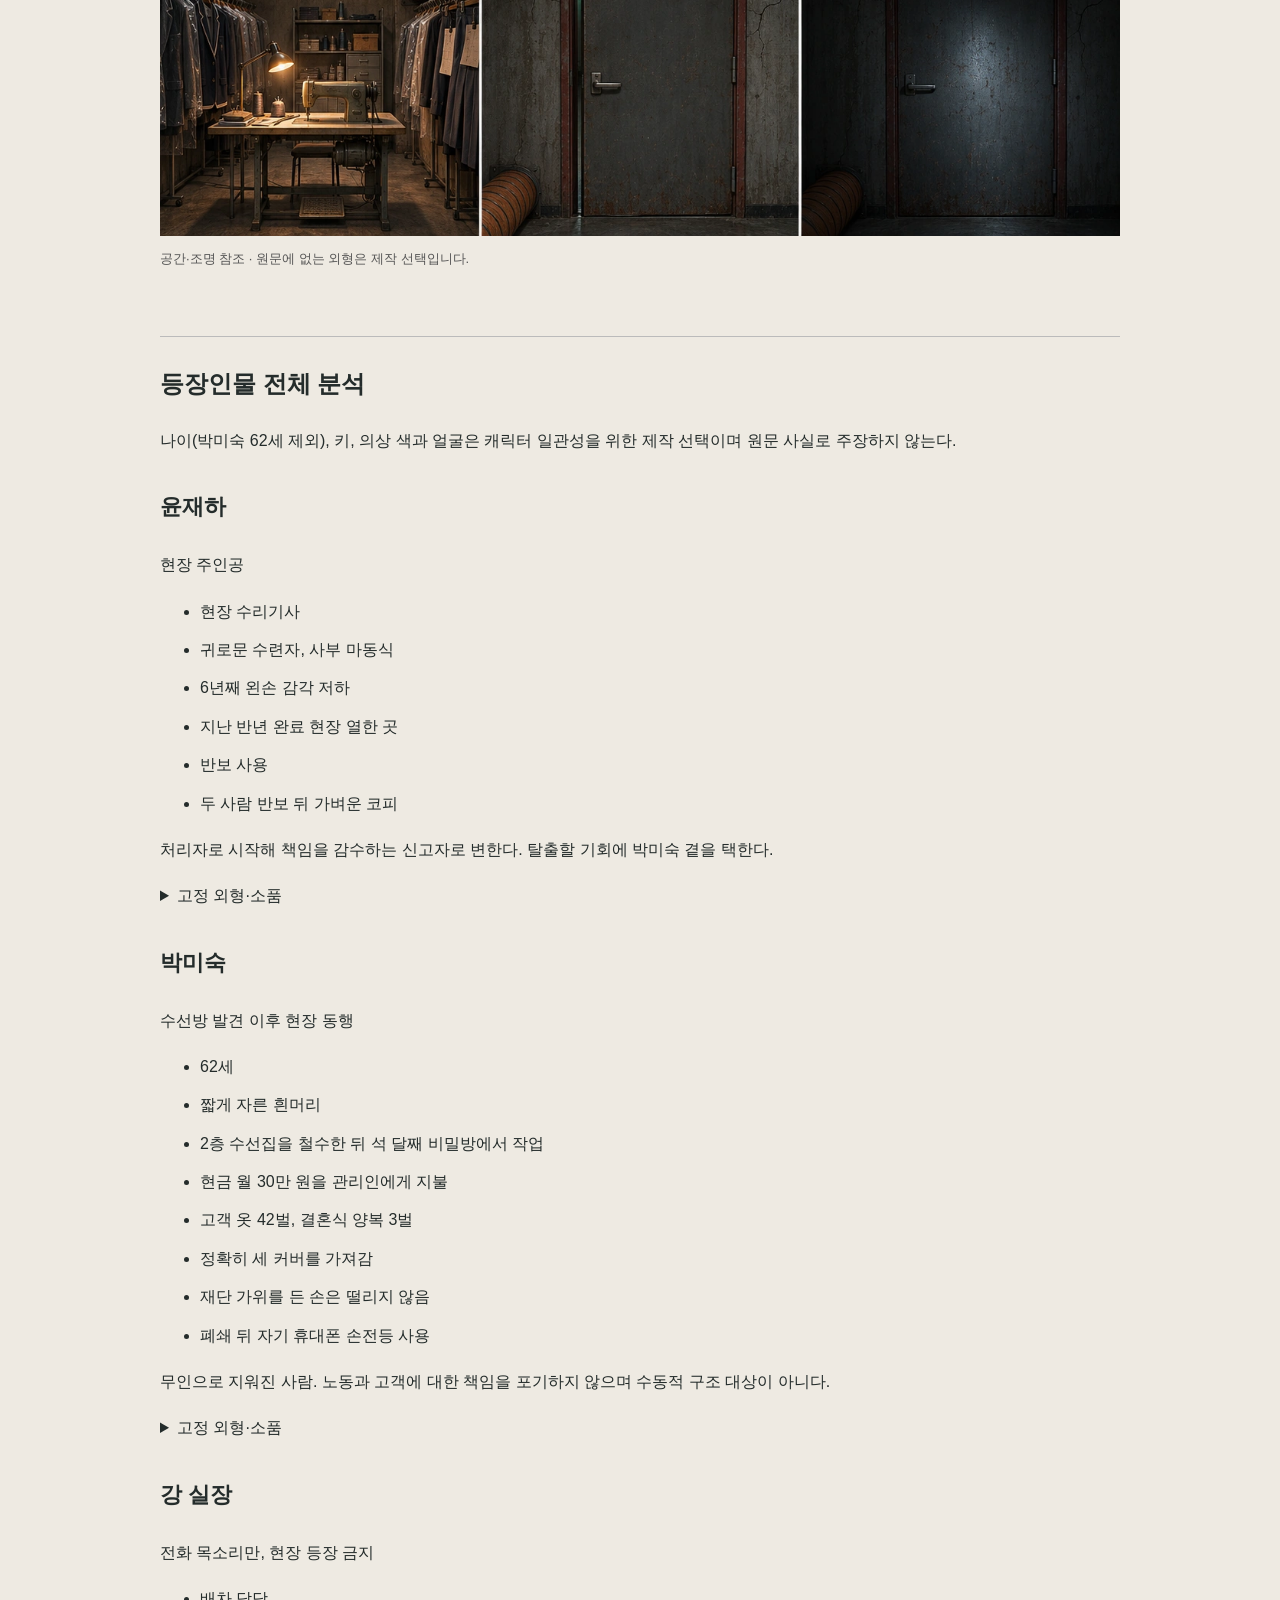
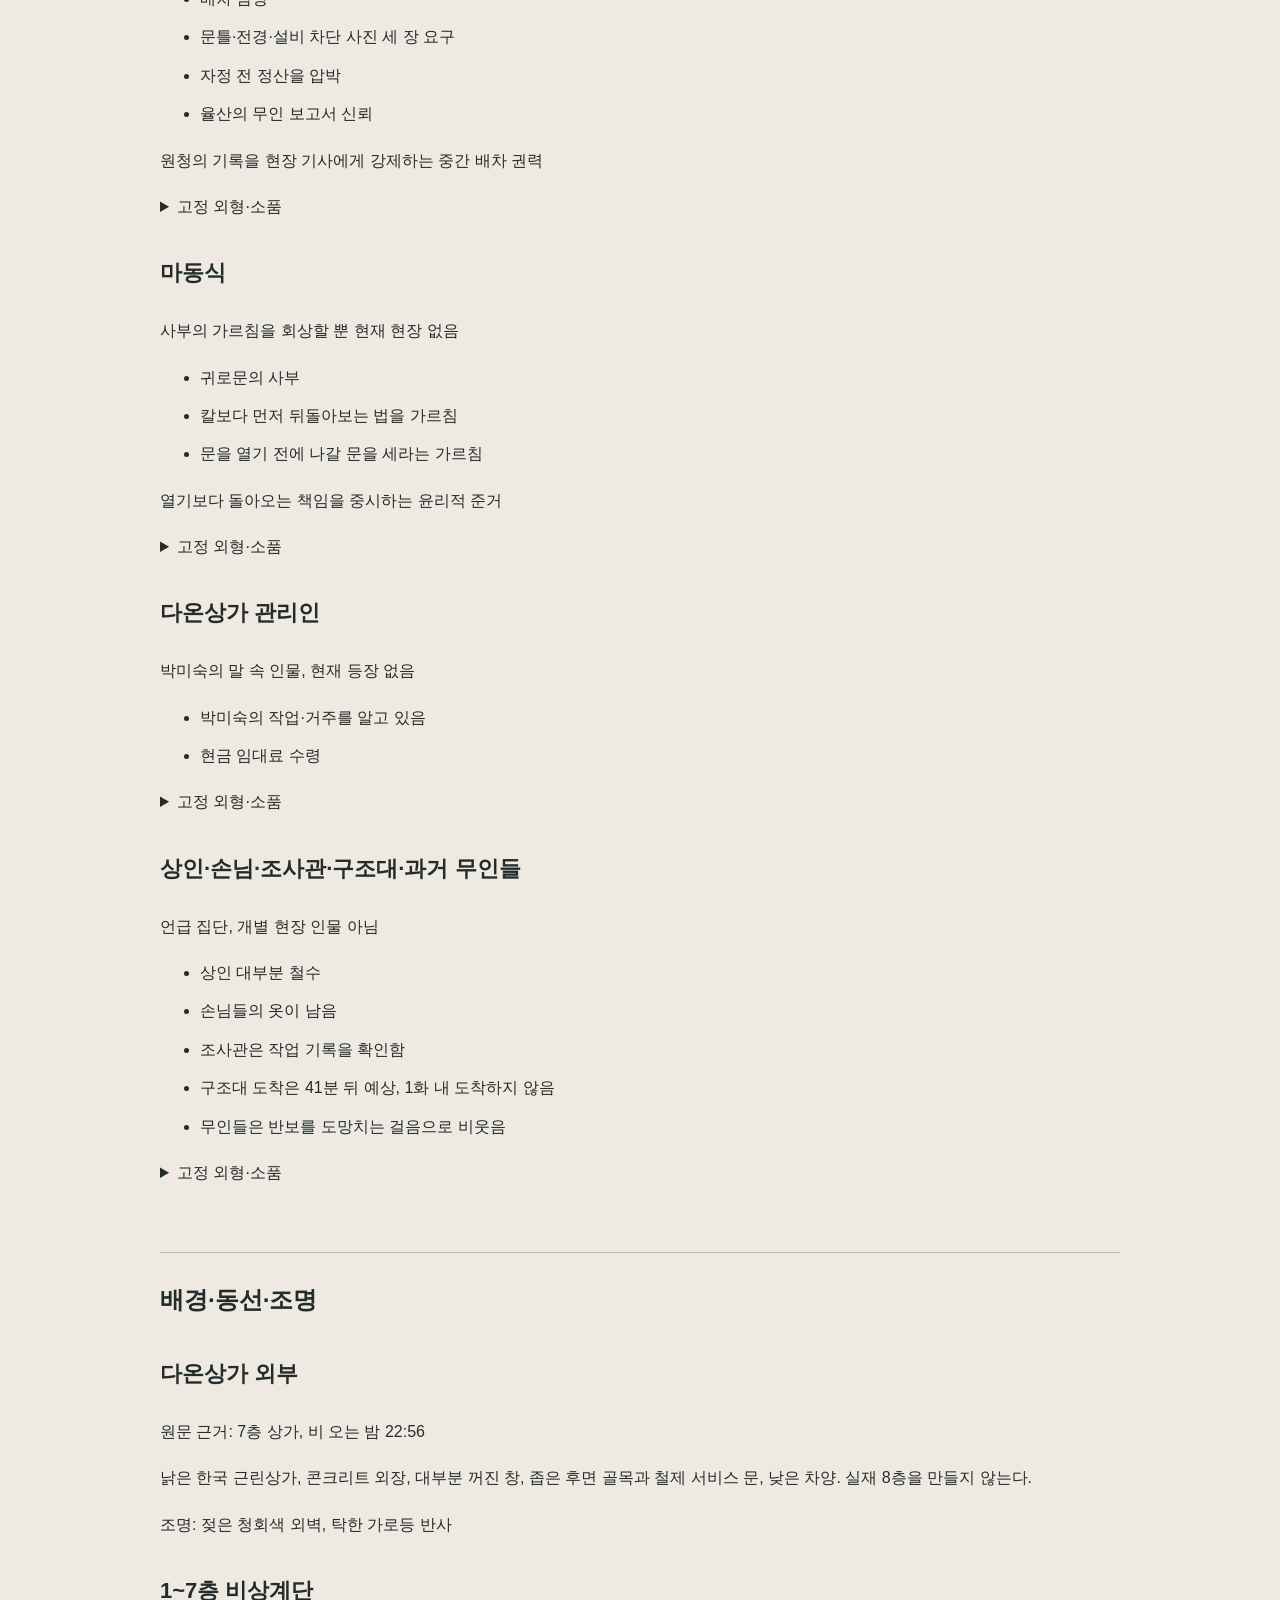
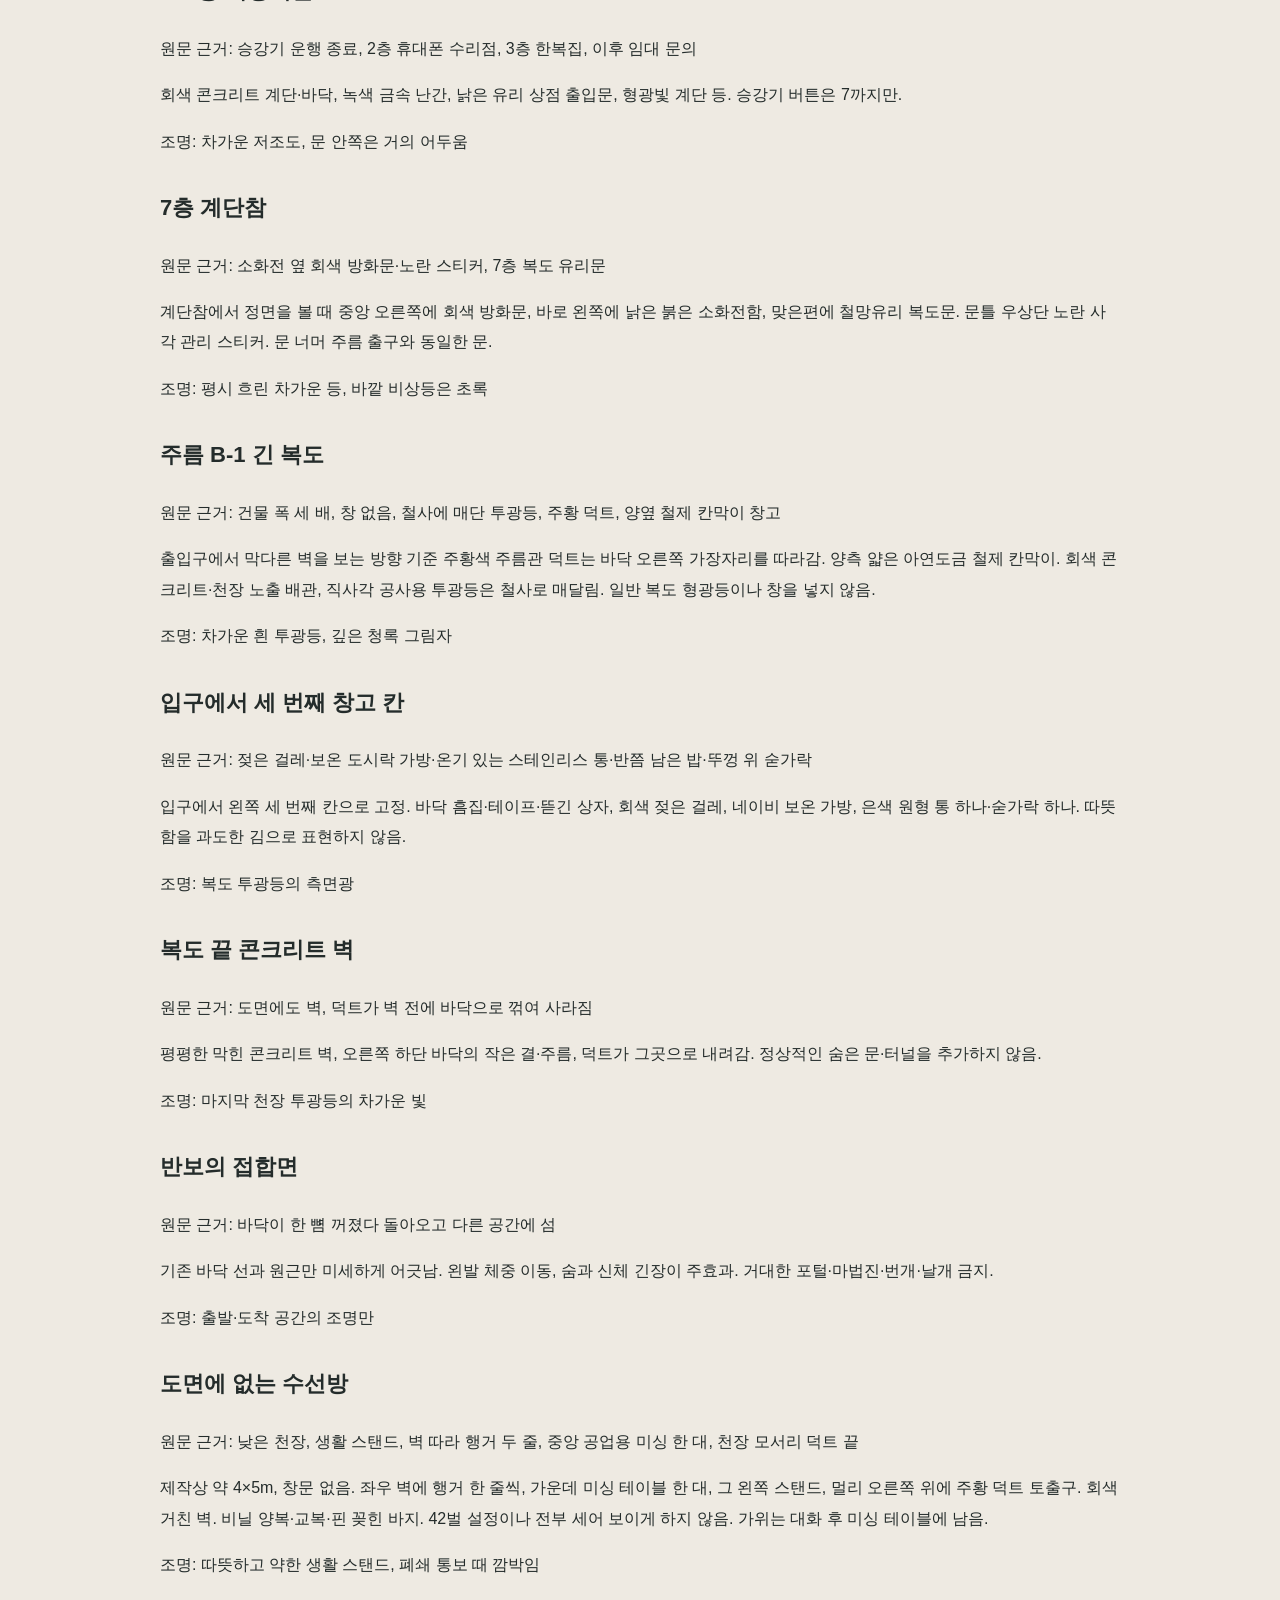
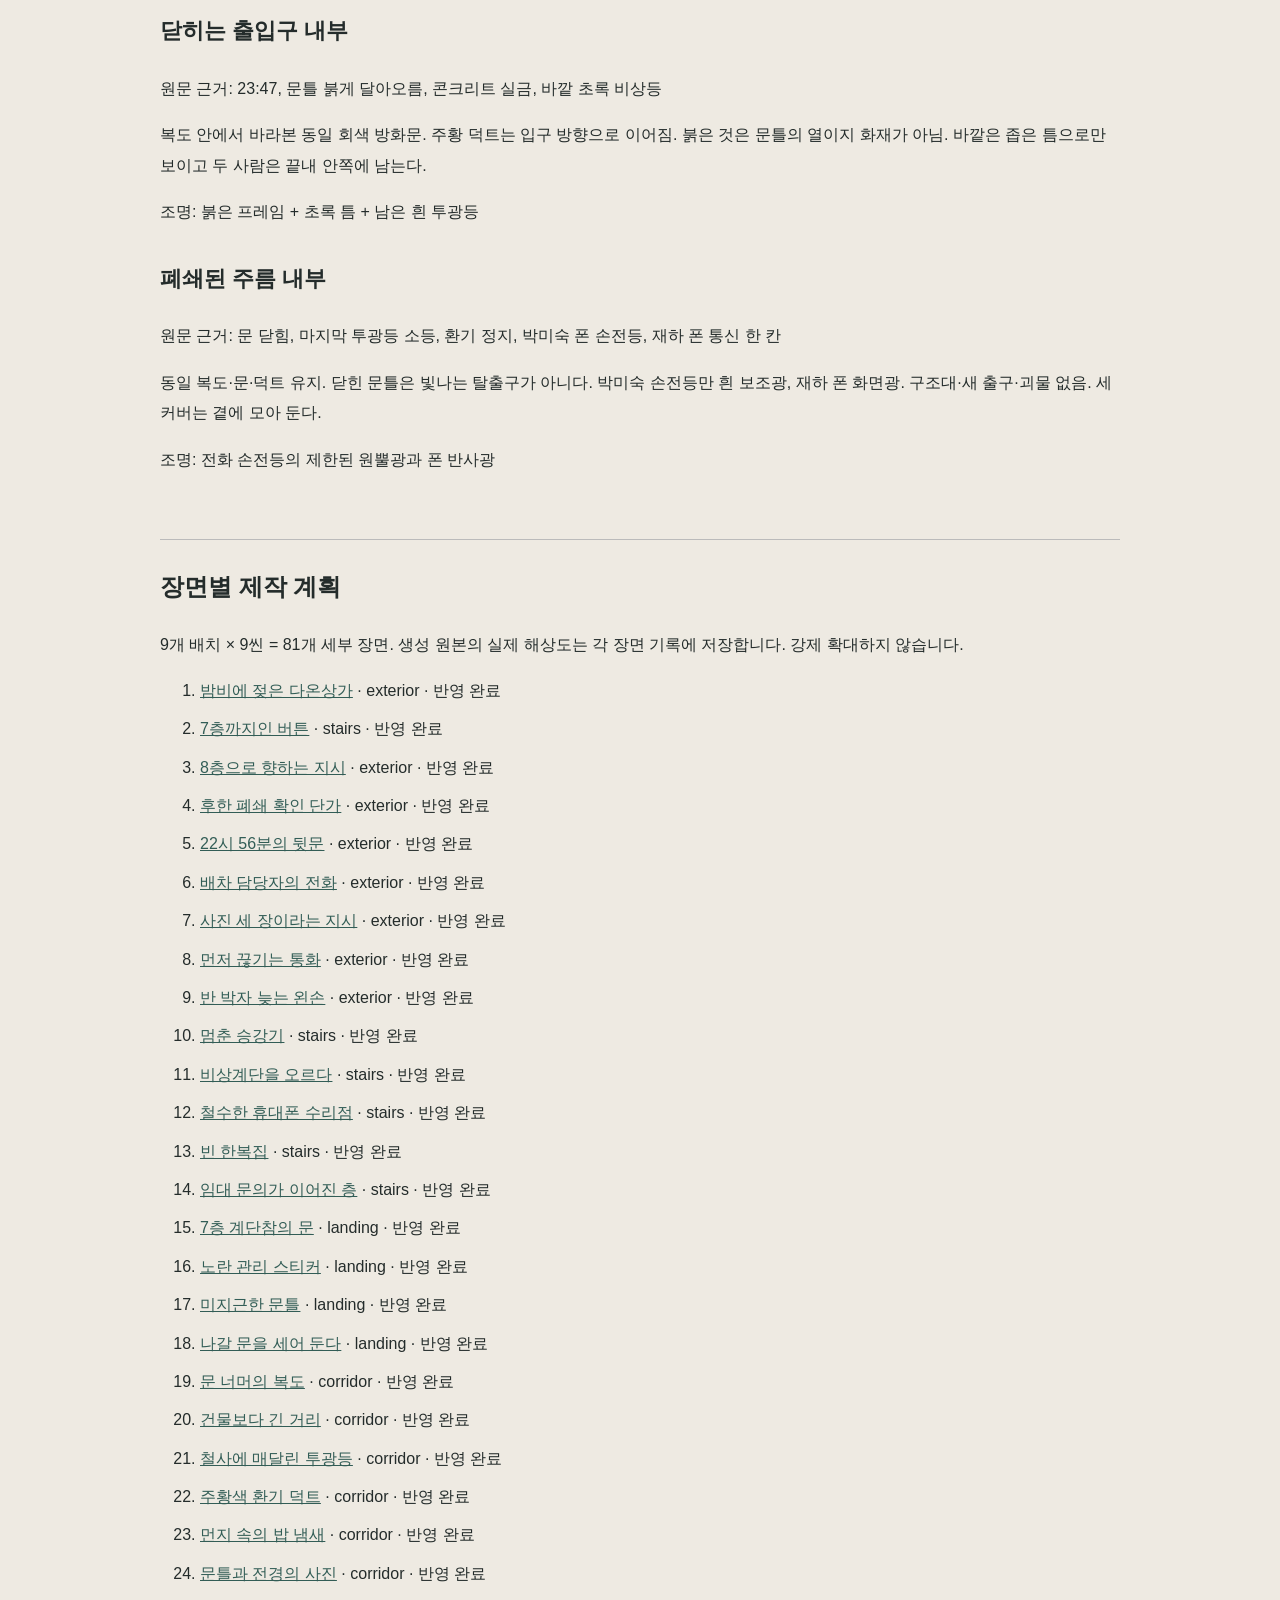
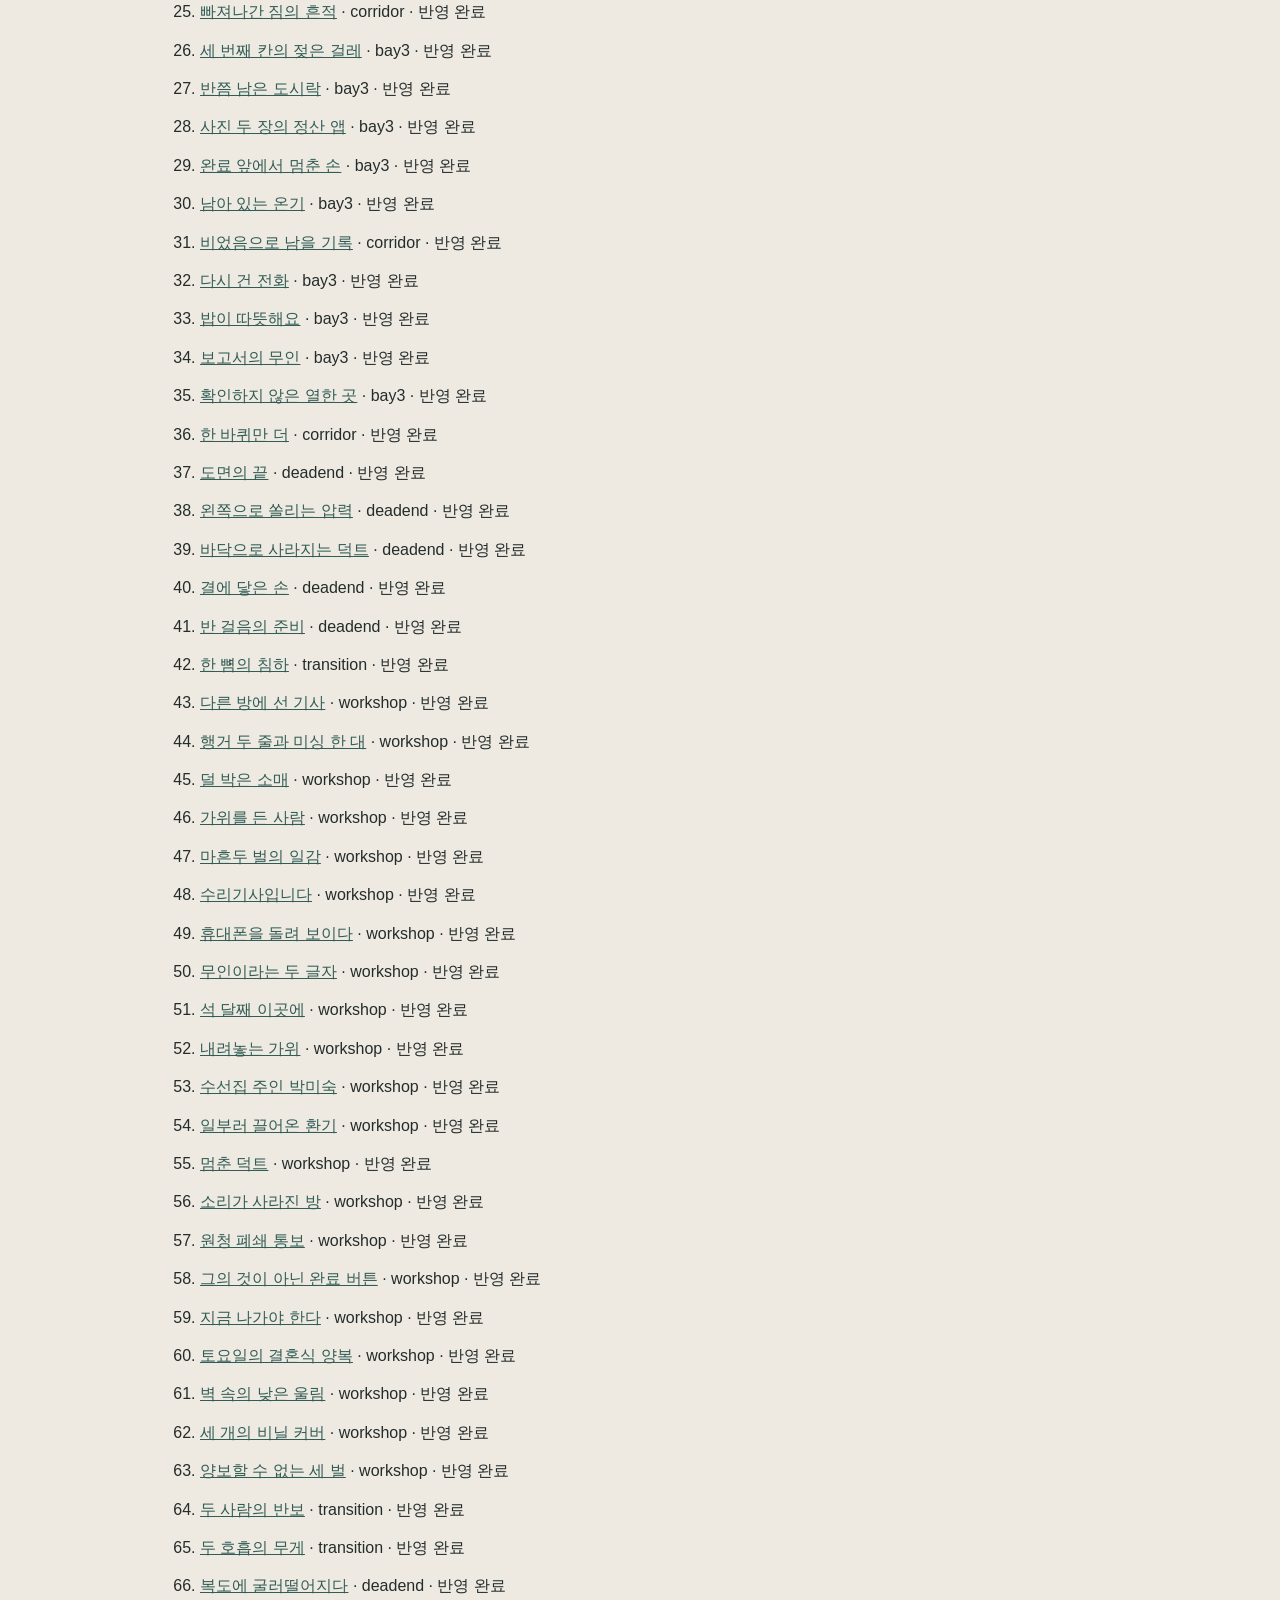
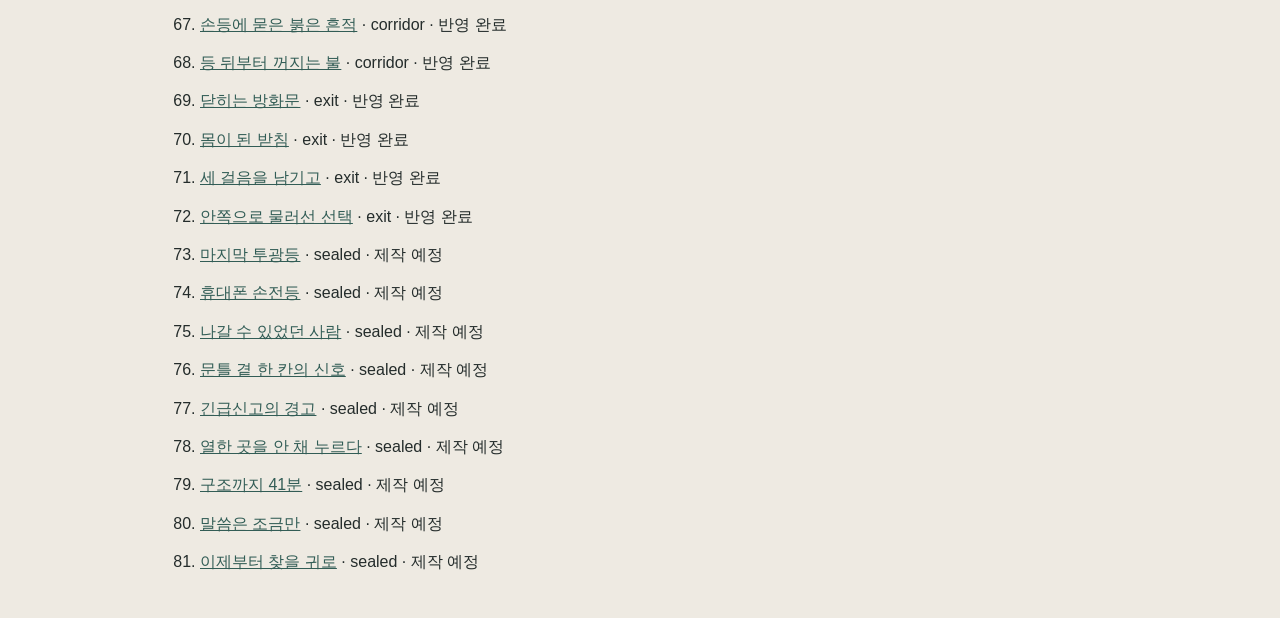
==== commit f61d0aa1: "Add scenes 064 to 072 in story order" ====
--- a/production.html
+++ b/production.html
@@ -22,4 +22,4 @@
   &quot;status&quot;: &quot;성별·나이·외형을 원문이 정하지 않음. 얼굴 없는 중립 실루엣만 사용, 서사 이미지에 삽입하지 않는다.&quot;
 }</pre></details></section><section><h3>상인·손님·조사관·구조대·과거 무인들</h3><p>언급 집단, 개별 현장 인물 아님</p><ul><li>상인 대부분 철수</li><li>손님들의 옷이 남음</li><li>조사관은 작업 기록을 확인함</li><li>구조대 도착은 41분 뒤 예상, 1화 내 도착하지 않음</li><li>무인들은 반보를 도망치는 걸음으로 비웃음</li></ul><p></p><details><summary>고정 외형·소품</summary><pre>{
   &quot;status&quot;: &quot;얼굴·제복·구조 장면을 만들어 넣지 않는다. 시트의 군집 아이콘은 제작 문서에만 사용한다.&quot;
-}</pre></details></section><h2>배경·동선·조명</h2><section><h3>다온상가 외부</h3><p>원문 근거: 7층 상가, 비 오는 밤 22:56</p><p>낡은 한국 근린상가, 콘크리트 외장, 대부분 꺼진 창, 좁은 후면 골목과 철제 서비스 문, 낮은 차양. 실재 8층을 만들지 않는다.</p><p>조명: 젖은 청회색 외벽, 탁한 가로등 반사</p></section><section><h3>1~7층 비상계단</h3><p>원문 근거: 승강기 운행 종료, 2층 휴대폰 수리점, 3층 한복집, 이후 임대 문의</p><p>회색 콘크리트 계단·바닥, 녹색 금속 난간, 낡은 유리 상점 출입문, 형광빛 계단 등. 승강기 버튼은 7까지만.</p><p>조명: 차가운 저조도, 문 안쪽은 거의 어두움</p></section><section><h3>7층 계단참</h3><p>원문 근거: 소화전 옆 회색 방화문·노란 스티커, 7층 복도 유리문</p><p>계단참에서 정면을 볼 때 중앙 오른쪽에 회색 방화문, 바로 왼쪽에 낡은 붉은 소화전함, 맞은편에 철망유리 복도문. 문틀 우상단 노란 사각 관리 스티커. 문 너머 주름 출구와 동일한 문.</p><p>조명: 평시 흐린 차가운 등, 바깥 비상등은 초록</p></section><section><h3>주름 B-1 긴 복도</h3><p>원문 근거: 건물 폭 세 배, 창 없음, 철사에 매단 투광등, 주황 덕트, 양옆 철제 칸막이 창고</p><p>출입구에서 막다른 벽을 보는 방향 기준 주황색 주름관 덕트는 바닥 오른쪽 가장자리를 따라감. 양측 얇은 아연도금 철제 칸막이. 회색 콘크리트·천장 노출 배관, 직사각 공사용 투광등은 철사로 매달림. 일반 복도 형광등이나 창을 넣지 않음.</p><p>조명: 차가운 흰 투광등, 깊은 청록 그림자</p></section><section><h3>입구에서 세 번째 창고 칸</h3><p>원문 근거: 젖은 걸레·보온 도시락 가방·온기 있는 스테인리스 통·반쯤 남은 밥·뚜껑 위 숟가락</p><p>입구에서 왼쪽 세 번째 칸으로 고정. 바닥 흠집·테이프·뜯긴 상자, 회색 젖은 걸레, 네이비 보온 가방, 은색 원형 통 하나·숟가락 하나. 따뜻함을 과도한 김으로 표현하지 않음.</p><p>조명: 복도 투광등의 측면광</p></section><section><h3>복도 끝 콘크리트 벽</h3><p>원문 근거: 도면에도 벽, 덕트가 벽 전에 바닥으로 꺾여 사라짐</p><p>평평한 막힌 콘크리트 벽, 오른쪽 하단 바닥의 작은 결·주름, 덕트가 그곳으로 내려감. 정상적인 숨은 문·터널을 추가하지 않음.</p><p>조명: 마지막 천장 투광등의 차가운 빛</p></section><section><h3>반보의 접합면</h3><p>원문 근거: 바닥이 한 뼘 꺼졌다 돌아오고 다른 공간에 섬</p><p>기존 바닥 선과 원근만 미세하게 어긋남. 왼발 체중 이동, 숨과 신체 긴장이 주효과. 거대한 포털·마법진·번개·날개 금지.</p><p>조명: 출발·도착 공간의 조명만</p></section><section><h3>도면에 없는 수선방</h3><p>원문 근거: 낮은 천장, 생활 스탠드, 벽 따라 행거 두 줄, 중앙 공업용 미싱 한 대, 천장 모서리 덕트 끝</p><p>제작상 약 4×5m, 창문 없음. 좌우 벽에 행거 한 줄씩, 가운데 미싱 테이블 한 대, 그 왼쪽 스탠드, 멀리 오른쪽 위에 주황 덕트 토출구. 회색 거친 벽. 비닐 양복·교복·핀 꽂힌 바지. 42벌 설정이나 전부 세어 보이게 하지 않음. 가위는 대화 후 미싱 테이블에 남음.</p><p>조명: 따뜻하고 약한 생활 스탠드, 폐쇄 통보 때 깜박임</p></section><section><h3>닫히는 출입구 내부</h3><p>원문 근거: 23:47, 문틀 붉게 달아오름, 콘크리트 실금, 바깥 초록 비상등</p><p>복도 안에서 바라본 동일 회색 방화문. 주황 덕트는 입구 방향으로 이어짐. 붉은 것은 문틀의 열이지 화재가 아님. 바깥은 좁은 틈으로만 보이고 두 사람은 끝내 안쪽에 남는다.</p><p>조명: 붉은 프레임 + 초록 틈 + 남은 흰 투광등</p></section><section><h3>폐쇄된 주름 내부</h3><p>원문 근거: 문 닫힘, 마지막 투광등 소등, 환기 정지, 박미숙 폰 손전등, 재하 폰 통신 한 칸</p><p>동일 복도·문·덕트 유지. 닫힌 문틀은 빛나는 탈출구가 아니다. 박미숙 손전등만 흰 보조광, 재하 폰 화면광. 구조대·새 출구·괴물 없음. 세 커버는 곁에 모아 둔다.</p><p>조명: 전화 손전등의 제한된 원뿔광과 폰 반사광</p></section><h2>장면별 제작 계획</h2><p>9개 배치 × 9씬 = 81개 세부 장면. 생성 원본의 실제 해상도는 각 장면 기록에 저장합니다. 강제 확대하지 않습니다.</p><ol><li><a href="index.html#p0002">밤비에 젖은 다온상가</a> · exterior · 반영 완료</li><li><a href="index.html#p0002">7층까지인 버튼</a> · stairs · 반영 완료</li><li><a href="index.html#p0003">8층으로 향하는 지시</a> · exterior · 반영 완료</li><li><a href="index.html#p0004">후한 폐쇄 확인 단가</a> · exterior · 반영 완료</li><li><a href="index.html#p0005">22시 56분의 뒷문</a> · exterior · 반영 완료</li><li><a href="index.html#p0006">배차 담당자의 전화</a> · exterior · 반영 완료</li><li><a href="index.html#p0009">사진 세 장이라는 지시</a> · exterior · 반영 완료</li><li><a href="index.html#p0012">먼저 끊기는 통화</a> · exterior · 반영 완료</li><li><a href="index.html#p0013">반 박자 늦는 왼손</a> · exterior · 반영 완료</li><li><a href="index.html#p0015">멈춘 승강기</a> · stairs · 반영 완료</li><li><a href="index.html#p0015">비상계단을 오르다</a> · stairs · 반영 완료</li><li><a href="index.html#p0015">철수한 휴대폰 수리점</a> · stairs · 반영 완료</li><li><a href="index.html#p0015">빈 한복집</a> · stairs · 반영 완료</li><li><a href="index.html#p0015">임대 문의가 이어진 층</a> · stairs · 반영 완료</li><li><a href="index.html#p0016">7층 계단참의 문</a> · landing · 반영 완료</li><li><a href="index.html#p0018">노란 관리 스티커</a> · landing · 반영 완료</li><li><a href="index.html#p0020">미지근한 문틀</a> · landing · 반영 완료</li><li><a href="index.html#p0023">나갈 문을 세어 둔다</a> · landing · 반영 완료</li><li><a href="index.html#p0025">문 너머의 복도</a> · corridor · 반영 완료</li><li><a href="index.html#p0026">건물보다 긴 거리</a> · corridor · 반영 완료</li><li><a href="index.html#p0026">철사에 매달린 투광등</a> · corridor · 반영 완료</li><li><a href="index.html#p0026">주황색 환기 덕트</a> · corridor · 반영 완료</li><li><a href="index.html#p0028">먼지 속의 밥 냄새</a> · corridor · 반영 완료</li><li><a href="index.html#p0029">문틀과 전경의 사진</a> · corridor · 반영 완료</li><li><a href="index.html#p0030">빠져나간 짐의 흔적</a> · corridor · 반영 완료</li><li><a href="index.html#p0032">세 번째 칸의 젖은 걸레</a> · bay3 · 반영 완료</li><li><a href="index.html#p0033">반쯤 남은 도시락</a> · bay3 · 반영 완료</li><li><a href="index.html#p0035">사진 두 장의 정산 앱</a> · bay3 · 반영 완료</li><li><a href="index.html#p0037">완료 앞에서 멈춘 손</a> · bay3 · 반영 완료</li><li><a href="index.html#p0038">남아 있는 온기</a> · bay3 · 반영 완료</li><li><a href="index.html#p0039">비었음으로 남을 기록</a> · corridor · 반영 완료</li><li><a href="index.html#p0040">다시 건 전화</a> · bay3 · 반영 완료</li><li><a href="index.html#p0043">밥이 따뜻해요</a> · bay3 · 반영 완료</li><li><a href="index.html#p0045">보고서의 무인</a> · bay3 · 반영 완료</li><li><a href="index.html#p0046">확인하지 않은 열한 곳</a> · bay3 · 반영 완료</li><li><a href="index.html#p0049">한 바퀴만 더</a> · corridor · 반영 완료</li><li><a href="index.html#p0051">도면의 끝</a> · deadend · 반영 완료</li><li><a href="index.html#p0052">왼쪽으로 쏠리는 압력</a> · deadend · 반영 완료</li><li><a href="index.html#p0052">바닥으로 사라지는 덕트</a> · deadend · 반영 완료</li><li><a href="index.html#p0054">결에 닿은 손</a> · deadend · 반영 완료</li><li><a href="index.html#p0055">반 걸음의 준비</a> · deadend · 반영 완료</li><li><a href="index.html#p0056">한 뼘의 침하</a> · transition · 반영 완료</li><li><a href="index.html#p0057">다른 방에 선 기사</a> · workshop · 반영 완료</li><li><a href="index.html#p0058">행거 두 줄과 미싱 한 대</a> · workshop · 반영 완료</li><li><a href="index.html#p0059">덜 박은 소매</a> · workshop · 반영 완료</li><li><a href="index.html#p0062">가위를 든 사람</a> · workshop · 반영 완료</li><li><a href="index.html#p0063">마흔두 벌의 일감</a> · workshop · 반영 완료</li><li><a href="index.html#p0064">수리기사입니다</a> · workshop · 반영 완료</li><li><a href="index.html#p0066">휴대폰을 돌려 보이다</a> · workshop · 반영 완료</li><li><a href="index.html#p0067">무인이라는 두 글자</a> · workshop · 반영 완료</li><li><a href="index.html#p0068">석 달째 이곳에</a> · workshop · 반영 완료</li><li><a href="index.html#p0070">내려놓는 가위</a> · workshop · 반영 완료</li><li><a href="index.html#p0070">수선집 주인 박미숙</a> · workshop · 반영 완료</li><li><a href="index.html#p0071">일부러 끌어온 환기</a> · workshop · 반영 완료</li><li><a href="index.html#p0073">멈춘 덕트</a> · workshop · 반영 완료</li><li><a href="index.html#p0074">소리가 사라진 방</a> · workshop · 반영 완료</li><li><a href="index.html#p0076">원청 폐쇄 통보</a> · workshop · 반영 완료</li><li><a href="index.html#p0078">그의 것이 아닌 완료 버튼</a> · workshop · 반영 완료</li><li><a href="index.html#p0080">지금 나가야 한다</a> · workshop · 반영 완료</li><li><a href="index.html#p0083">토요일의 결혼식 양복</a> · workshop · 반영 완료</li><li><a href="index.html#p0084">벽 속의 낮은 울림</a> · workshop · 반영 완료</li><li><a href="index.html#p0086">세 개의 비닐 커버</a> · workshop · 반영 완료</li><li><a href="index.html#p0087">양보할 수 없는 세 벌</a> · workshop · 반영 완료</li><li><a href="index.html#p0090">두 사람의 반보</a> · transition · 제작 예정</li><li><a href="index.html#p0092">두 호흡의 무게</a> · transition · 제작 예정</li><li><a href="index.html#p0093">복도에 굴러떨어지다</a> · deadend · 제작 예정</li><li><a href="index.html#p0094">손등에 묻은 붉은 흔적</a> · corridor · 제작 예정</li><li><a href="index.html#p0098">등 뒤부터 꺼지는 불</a> · corridor · 제작 예정</li><li><a href="index.html#p0100">닫히는 방화문</a> · exit · 제작 예정</li><li><a href="index.html#p0102">몸이 된 받침</a> · exit · 제작 예정</li><li><a href="index.html#p0106">세 걸음을 남기고</a> · exit · 제작 예정</li><li><a href="index.html#p0111">안쪽으로 물러선 선택</a> · exit · 제작 예정</li><li><a href="index.html#p0113">마지막 투광등</a> · sealed · 제작 예정</li><li><a href="index.html#p0114">휴대폰 손전등</a> · sealed · 제작 예정</li><li><a href="index.html#p0115">나갈 수 있었던 사람</a> · sealed · 제작 예정</li><li><a href="index.html#p0116">문틀 곁 한 칸의 신호</a> · sealed · 제작 예정</li><li><a href="index.html#p0118">긴급신고의 경고</a> · sealed · 제작 예정</li><li><a href="index.html#p0120">열한 곳을 안 채 누르다</a> · sealed · 제작 예정</li><li><a href="index.html#p0121">구조까지 41분</a> · sealed · 제작 예정</li><li><a href="index.html#p0125">말씀은 조금만</a> · sealed · 제작 예정</li><li><a href="index.html#p0127">이제부터 찾을 귀로</a> · sealed · 제작 예정</li></ol></body></html>+}</pre></details></section><h2>배경·동선·조명</h2><section><h3>다온상가 외부</h3><p>원문 근거: 7층 상가, 비 오는 밤 22:56</p><p>낡은 한국 근린상가, 콘크리트 외장, 대부분 꺼진 창, 좁은 후면 골목과 철제 서비스 문, 낮은 차양. 실재 8층을 만들지 않는다.</p><p>조명: 젖은 청회색 외벽, 탁한 가로등 반사</p></section><section><h3>1~7층 비상계단</h3><p>원문 근거: 승강기 운행 종료, 2층 휴대폰 수리점, 3층 한복집, 이후 임대 문의</p><p>회색 콘크리트 계단·바닥, 녹색 금속 난간, 낡은 유리 상점 출입문, 형광빛 계단 등. 승강기 버튼은 7까지만.</p><p>조명: 차가운 저조도, 문 안쪽은 거의 어두움</p></section><section><h3>7층 계단참</h3><p>원문 근거: 소화전 옆 회색 방화문·노란 스티커, 7층 복도 유리문</p><p>계단참에서 정면을 볼 때 중앙 오른쪽에 회색 방화문, 바로 왼쪽에 낡은 붉은 소화전함, 맞은편에 철망유리 복도문. 문틀 우상단 노란 사각 관리 스티커. 문 너머 주름 출구와 동일한 문.</p><p>조명: 평시 흐린 차가운 등, 바깥 비상등은 초록</p></section><section><h3>주름 B-1 긴 복도</h3><p>원문 근거: 건물 폭 세 배, 창 없음, 철사에 매단 투광등, 주황 덕트, 양옆 철제 칸막이 창고</p><p>출입구에서 막다른 벽을 보는 방향 기준 주황색 주름관 덕트는 바닥 오른쪽 가장자리를 따라감. 양측 얇은 아연도금 철제 칸막이. 회색 콘크리트·천장 노출 배관, 직사각 공사용 투광등은 철사로 매달림. 일반 복도 형광등이나 창을 넣지 않음.</p><p>조명: 차가운 흰 투광등, 깊은 청록 그림자</p></section><section><h3>입구에서 세 번째 창고 칸</h3><p>원문 근거: 젖은 걸레·보온 도시락 가방·온기 있는 스테인리스 통·반쯤 남은 밥·뚜껑 위 숟가락</p><p>입구에서 왼쪽 세 번째 칸으로 고정. 바닥 흠집·테이프·뜯긴 상자, 회색 젖은 걸레, 네이비 보온 가방, 은색 원형 통 하나·숟가락 하나. 따뜻함을 과도한 김으로 표현하지 않음.</p><p>조명: 복도 투광등의 측면광</p></section><section><h3>복도 끝 콘크리트 벽</h3><p>원문 근거: 도면에도 벽, 덕트가 벽 전에 바닥으로 꺾여 사라짐</p><p>평평한 막힌 콘크리트 벽, 오른쪽 하단 바닥의 작은 결·주름, 덕트가 그곳으로 내려감. 정상적인 숨은 문·터널을 추가하지 않음.</p><p>조명: 마지막 천장 투광등의 차가운 빛</p></section><section><h3>반보의 접합면</h3><p>원문 근거: 바닥이 한 뼘 꺼졌다 돌아오고 다른 공간에 섬</p><p>기존 바닥 선과 원근만 미세하게 어긋남. 왼발 체중 이동, 숨과 신체 긴장이 주효과. 거대한 포털·마법진·번개·날개 금지.</p><p>조명: 출발·도착 공간의 조명만</p></section><section><h3>도면에 없는 수선방</h3><p>원문 근거: 낮은 천장, 생활 스탠드, 벽 따라 행거 두 줄, 중앙 공업용 미싱 한 대, 천장 모서리 덕트 끝</p><p>제작상 약 4×5m, 창문 없음. 좌우 벽에 행거 한 줄씩, 가운데 미싱 테이블 한 대, 그 왼쪽 스탠드, 멀리 오른쪽 위에 주황 덕트 토출구. 회색 거친 벽. 비닐 양복·교복·핀 꽂힌 바지. 42벌 설정이나 전부 세어 보이게 하지 않음. 가위는 대화 후 미싱 테이블에 남음.</p><p>조명: 따뜻하고 약한 생활 스탠드, 폐쇄 통보 때 깜박임</p></section><section><h3>닫히는 출입구 내부</h3><p>원문 근거: 23:47, 문틀 붉게 달아오름, 콘크리트 실금, 바깥 초록 비상등</p><p>복도 안에서 바라본 동일 회색 방화문. 주황 덕트는 입구 방향으로 이어짐. 붉은 것은 문틀의 열이지 화재가 아님. 바깥은 좁은 틈으로만 보이고 두 사람은 끝내 안쪽에 남는다.</p><p>조명: 붉은 프레임 + 초록 틈 + 남은 흰 투광등</p></section><section><h3>폐쇄된 주름 내부</h3><p>원문 근거: 문 닫힘, 마지막 투광등 소등, 환기 정지, 박미숙 폰 손전등, 재하 폰 통신 한 칸</p><p>동일 복도·문·덕트 유지. 닫힌 문틀은 빛나는 탈출구가 아니다. 박미숙 손전등만 흰 보조광, 재하 폰 화면광. 구조대·새 출구·괴물 없음. 세 커버는 곁에 모아 둔다.</p><p>조명: 전화 손전등의 제한된 원뿔광과 폰 반사광</p></section><h2>장면별 제작 계획</h2><p>9개 배치 × 9씬 = 81개 세부 장면. 생성 원본의 실제 해상도는 각 장면 기록에 저장합니다. 강제 확대하지 않습니다.</p><ol><li><a href="index.html#p0002">밤비에 젖은 다온상가</a> · exterior · 반영 완료</li><li><a href="index.html#p0002">7층까지인 버튼</a> · stairs · 반영 완료</li><li><a href="index.html#p0003">8층으로 향하는 지시</a> · exterior · 반영 완료</li><li><a href="index.html#p0004">후한 폐쇄 확인 단가</a> · exterior · 반영 완료</li><li><a href="index.html#p0005">22시 56분의 뒷문</a> · exterior · 반영 완료</li><li><a href="index.html#p0006">배차 담당자의 전화</a> · exterior · 반영 완료</li><li><a href="index.html#p0009">사진 세 장이라는 지시</a> · exterior · 반영 완료</li><li><a href="index.html#p0012">먼저 끊기는 통화</a> · exterior · 반영 완료</li><li><a href="index.html#p0013">반 박자 늦는 왼손</a> · exterior · 반영 완료</li><li><a href="index.html#p0015">멈춘 승강기</a> · stairs · 반영 완료</li><li><a href="index.html#p0015">비상계단을 오르다</a> · stairs · 반영 완료</li><li><a href="index.html#p0015">철수한 휴대폰 수리점</a> · stairs · 반영 완료</li><li><a href="index.html#p0015">빈 한복집</a> · stairs · 반영 완료</li><li><a href="index.html#p0015">임대 문의가 이어진 층</a> · stairs · 반영 완료</li><li><a href="index.html#p0016">7층 계단참의 문</a> · landing · 반영 완료</li><li><a href="index.html#p0018">노란 관리 스티커</a> · landing · 반영 완료</li><li><a href="index.html#p0020">미지근한 문틀</a> · landing · 반영 완료</li><li><a href="index.html#p0023">나갈 문을 세어 둔다</a> · landing · 반영 완료</li><li><a href="index.html#p0025">문 너머의 복도</a> · corridor · 반영 완료</li><li><a href="index.html#p0026">건물보다 긴 거리</a> · corridor · 반영 완료</li><li><a href="index.html#p0026">철사에 매달린 투광등</a> · corridor · 반영 완료</li><li><a href="index.html#p0026">주황색 환기 덕트</a> · corridor · 반영 완료</li><li><a href="index.html#p0028">먼지 속의 밥 냄새</a> · corridor · 반영 완료</li><li><a href="index.html#p0029">문틀과 전경의 사진</a> · corridor · 반영 완료</li><li><a href="index.html#p0030">빠져나간 짐의 흔적</a> · corridor · 반영 완료</li><li><a href="index.html#p0032">세 번째 칸의 젖은 걸레</a> · bay3 · 반영 완료</li><li><a href="index.html#p0033">반쯤 남은 도시락</a> · bay3 · 반영 완료</li><li><a href="index.html#p0035">사진 두 장의 정산 앱</a> · bay3 · 반영 완료</li><li><a href="index.html#p0037">완료 앞에서 멈춘 손</a> · bay3 · 반영 완료</li><li><a href="index.html#p0038">남아 있는 온기</a> · bay3 · 반영 완료</li><li><a href="index.html#p0039">비었음으로 남을 기록</a> · corridor · 반영 완료</li><li><a href="index.html#p0040">다시 건 전화</a> · bay3 · 반영 완료</li><li><a href="index.html#p0043">밥이 따뜻해요</a> · bay3 · 반영 완료</li><li><a href="index.html#p0045">보고서의 무인</a> · bay3 · 반영 완료</li><li><a href="index.html#p0046">확인하지 않은 열한 곳</a> · bay3 · 반영 완료</li><li><a href="index.html#p0049">한 바퀴만 더</a> · corridor · 반영 완료</li><li><a href="index.html#p0051">도면의 끝</a> · deadend · 반영 완료</li><li><a href="index.html#p0052">왼쪽으로 쏠리는 압력</a> · deadend · 반영 완료</li><li><a href="index.html#p0052">바닥으로 사라지는 덕트</a> · deadend · 반영 완료</li><li><a href="index.html#p0054">결에 닿은 손</a> · deadend · 반영 완료</li><li><a href="index.html#p0055">반 걸음의 준비</a> · deadend · 반영 완료</li><li><a href="index.html#p0056">한 뼘의 침하</a> · transition · 반영 완료</li><li><a href="index.html#p0057">다른 방에 선 기사</a> · workshop · 반영 완료</li><li><a href="index.html#p0058">행거 두 줄과 미싱 한 대</a> · workshop · 반영 완료</li><li><a href="index.html#p0059">덜 박은 소매</a> · workshop · 반영 완료</li><li><a href="index.html#p0062">가위를 든 사람</a> · workshop · 반영 완료</li><li><a href="index.html#p0063">마흔두 벌의 일감</a> · workshop · 반영 완료</li><li><a href="index.html#p0064">수리기사입니다</a> · workshop · 반영 완료</li><li><a href="index.html#p0066">휴대폰을 돌려 보이다</a> · workshop · 반영 완료</li><li><a href="index.html#p0067">무인이라는 두 글자</a> · workshop · 반영 완료</li><li><a href="index.html#p0068">석 달째 이곳에</a> · workshop · 반영 완료</li><li><a href="index.html#p0070">내려놓는 가위</a> · workshop · 반영 완료</li><li><a href="index.html#p0070">수선집 주인 박미숙</a> · workshop · 반영 완료</li><li><a href="index.html#p0071">일부러 끌어온 환기</a> · workshop · 반영 완료</li><li><a href="index.html#p0073">멈춘 덕트</a> · workshop · 반영 완료</li><li><a href="index.html#p0074">소리가 사라진 방</a> · workshop · 반영 완료</li><li><a href="index.html#p0076">원청 폐쇄 통보</a> · workshop · 반영 완료</li><li><a href="index.html#p0078">그의 것이 아닌 완료 버튼</a> · workshop · 반영 완료</li><li><a href="index.html#p0080">지금 나가야 한다</a> · workshop · 반영 완료</li><li><a href="index.html#p0083">토요일의 결혼식 양복</a> · workshop · 반영 완료</li><li><a href="index.html#p0084">벽 속의 낮은 울림</a> · workshop · 반영 완료</li><li><a href="index.html#p0086">세 개의 비닐 커버</a> · workshop · 반영 완료</li><li><a href="index.html#p0087">양보할 수 없는 세 벌</a> · workshop · 반영 완료</li><li><a href="index.html#p0090">두 사람의 반보</a> · transition · 반영 완료</li><li><a href="index.html#p0092">두 호흡의 무게</a> · transition · 반영 완료</li><li><a href="index.html#p0093">복도에 굴러떨어지다</a> · deadend · 반영 완료</li><li><a href="index.html#p0094">손등에 묻은 붉은 흔적</a> · corridor · 반영 완료</li><li><a href="index.html#p0098">등 뒤부터 꺼지는 불</a> · corridor · 반영 완료</li><li><a href="index.html#p0100">닫히는 방화문</a> · exit · 반영 완료</li><li><a href="index.html#p0102">몸이 된 받침</a> · exit · 반영 완료</li><li><a href="index.html#p0106">세 걸음을 남기고</a> · exit · 반영 완료</li><li><a href="index.html#p0111">안쪽으로 물러선 선택</a> · exit · 반영 완료</li><li><a href="index.html#p0113">마지막 투광등</a> · sealed · 제작 예정</li><li><a href="index.html#p0114">휴대폰 손전등</a> · sealed · 제작 예정</li><li><a href="index.html#p0115">나갈 수 있었던 사람</a> · sealed · 제작 예정</li><li><a href="index.html#p0116">문틀 곁 한 칸의 신호</a> · sealed · 제작 예정</li><li><a href="index.html#p0118">긴급신고의 경고</a> · sealed · 제작 예정</li><li><a href="index.html#p0120">열한 곳을 안 채 누르다</a> · sealed · 제작 예정</li><li><a href="index.html#p0121">구조까지 41분</a> · sealed · 제작 예정</li><li><a href="index.html#p0125">말씀은 조금만</a> · sealed · 제작 예정</li><li><a href="index.html#p0127">이제부터 찾을 귀로</a> · sealed · 제작 예정</li></ol></body></html>
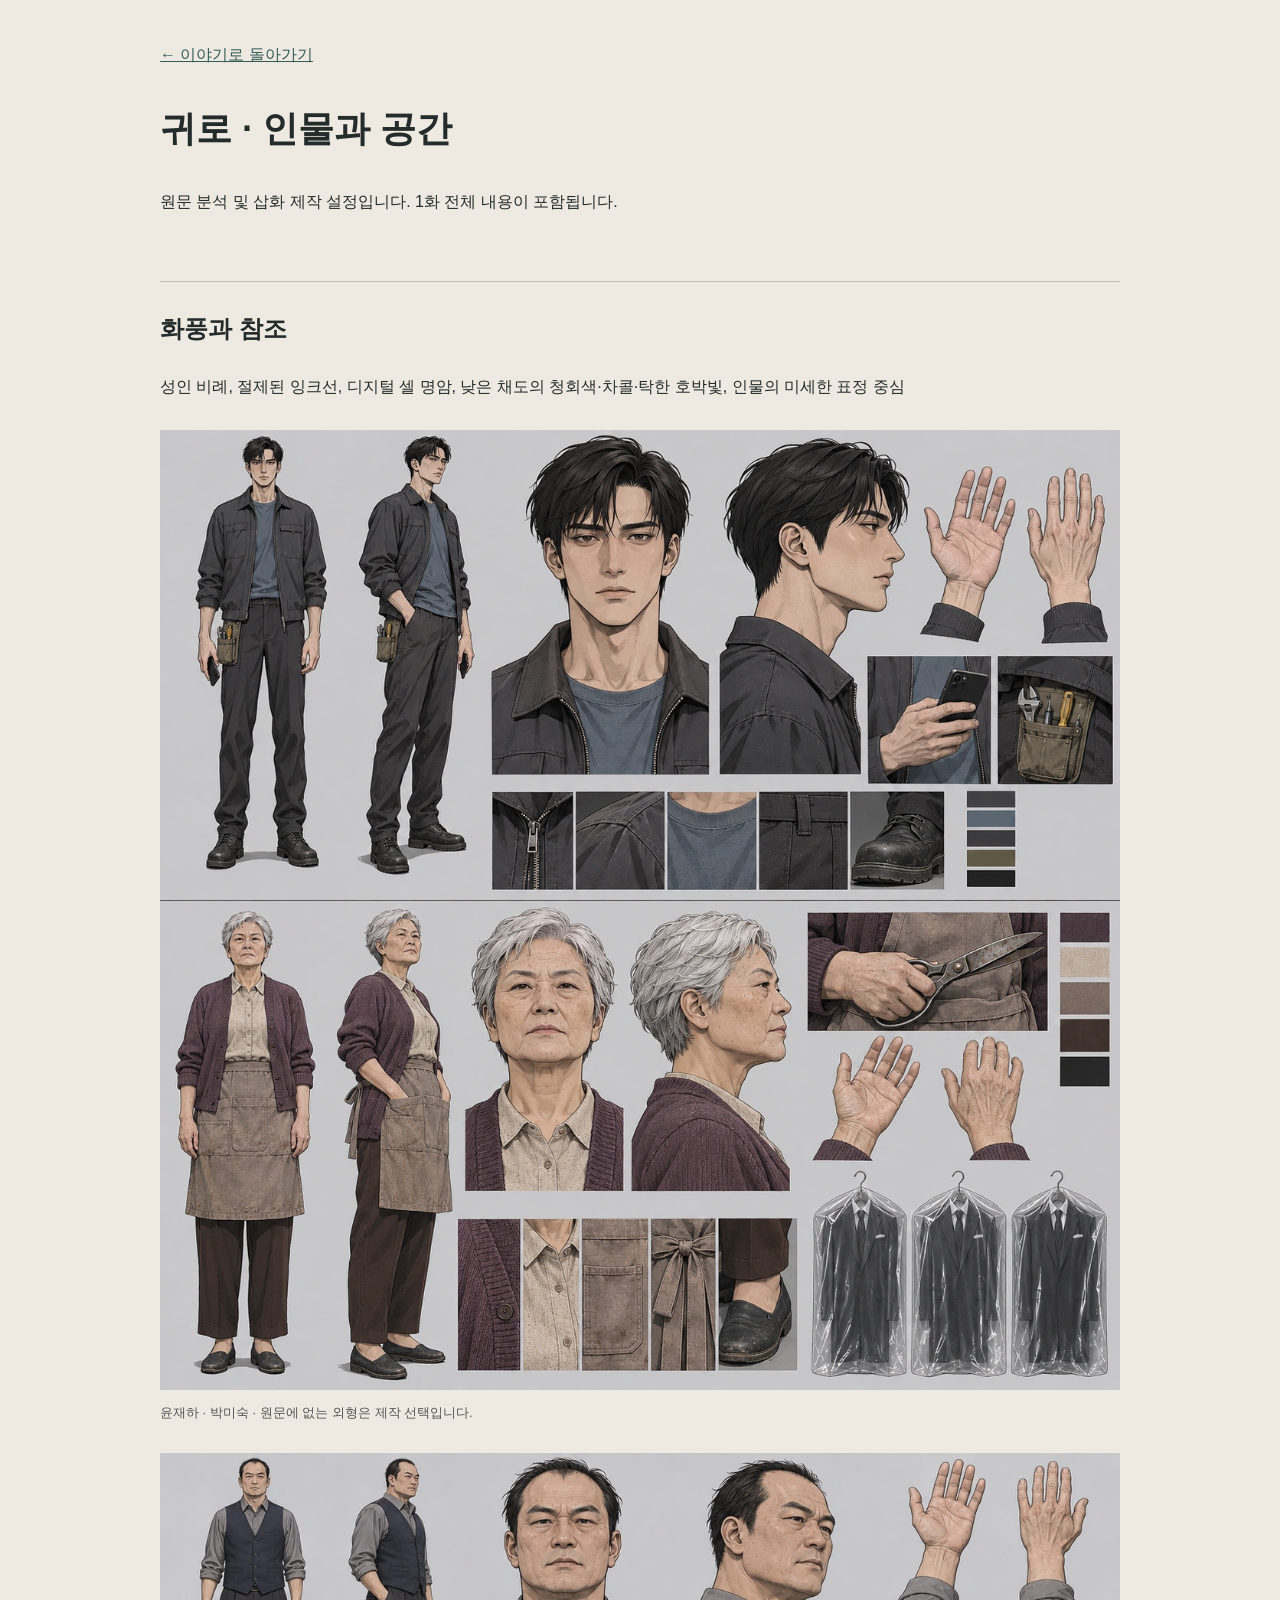
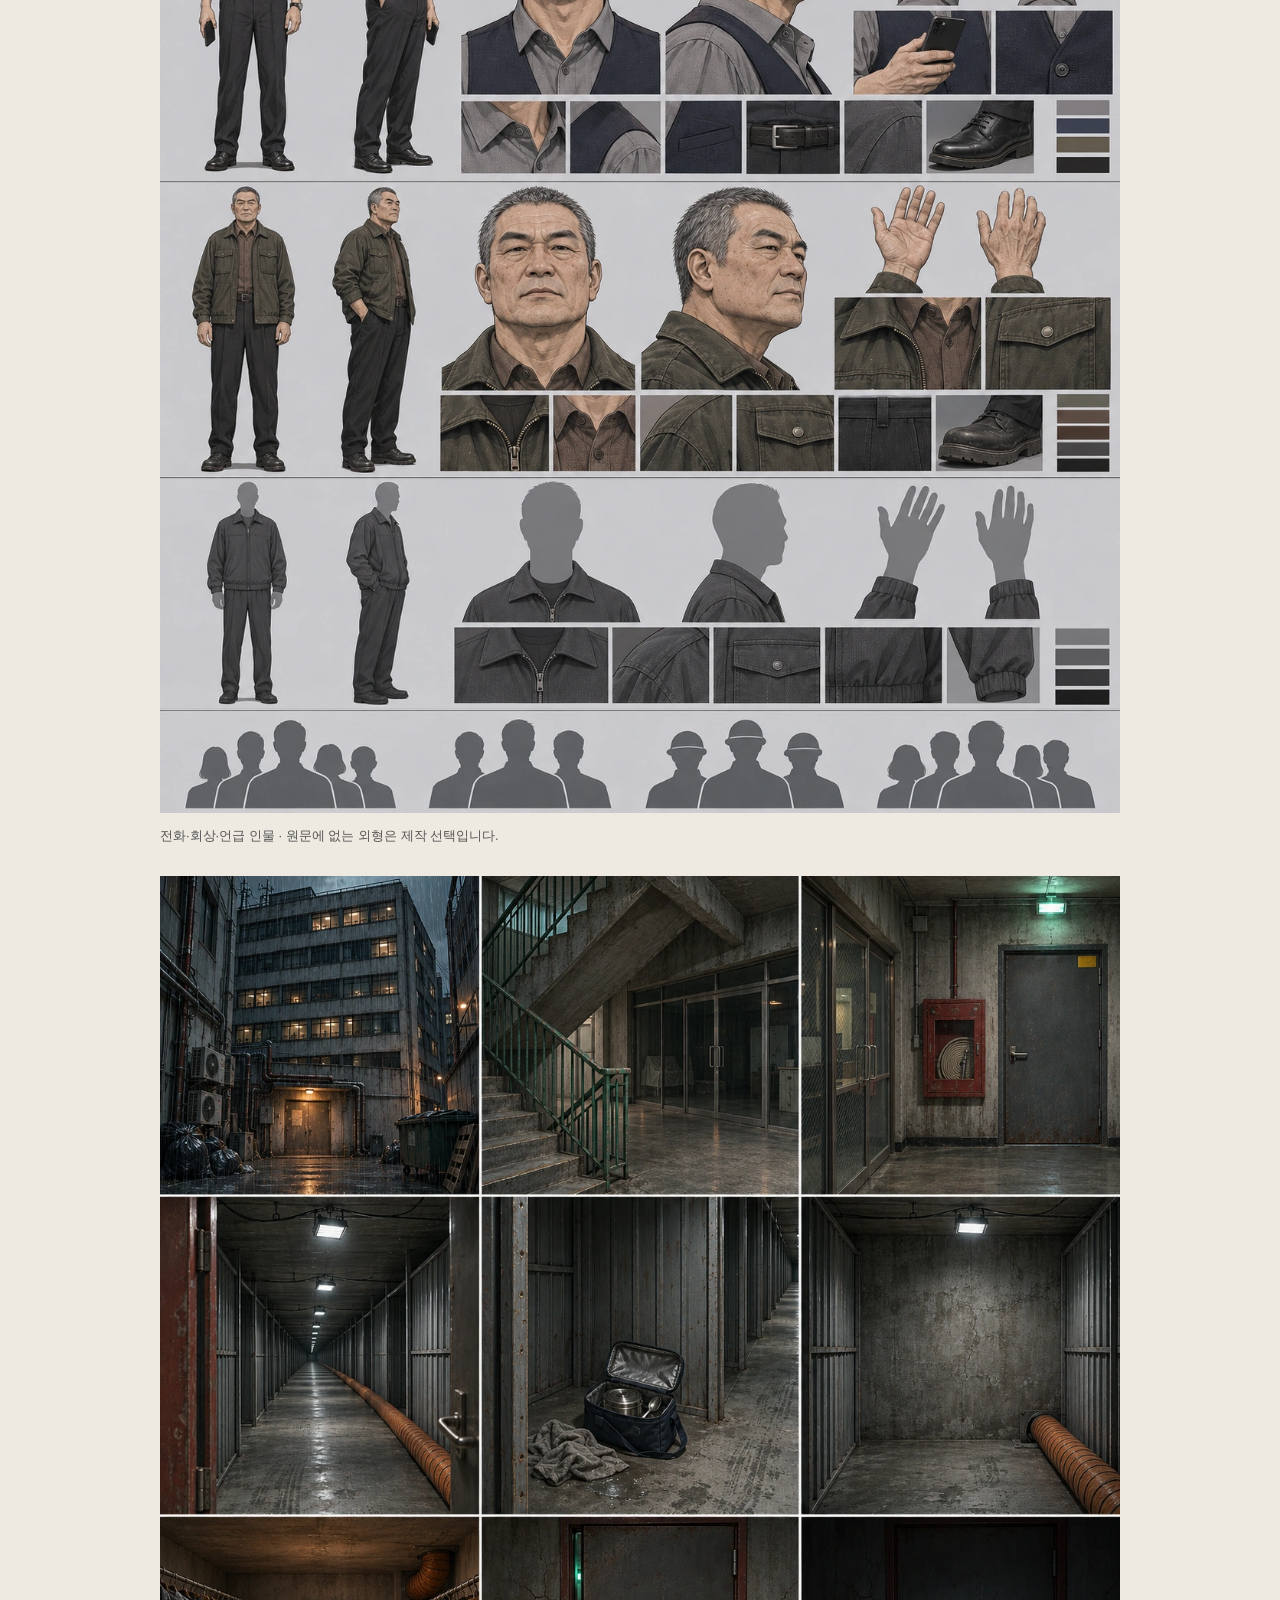
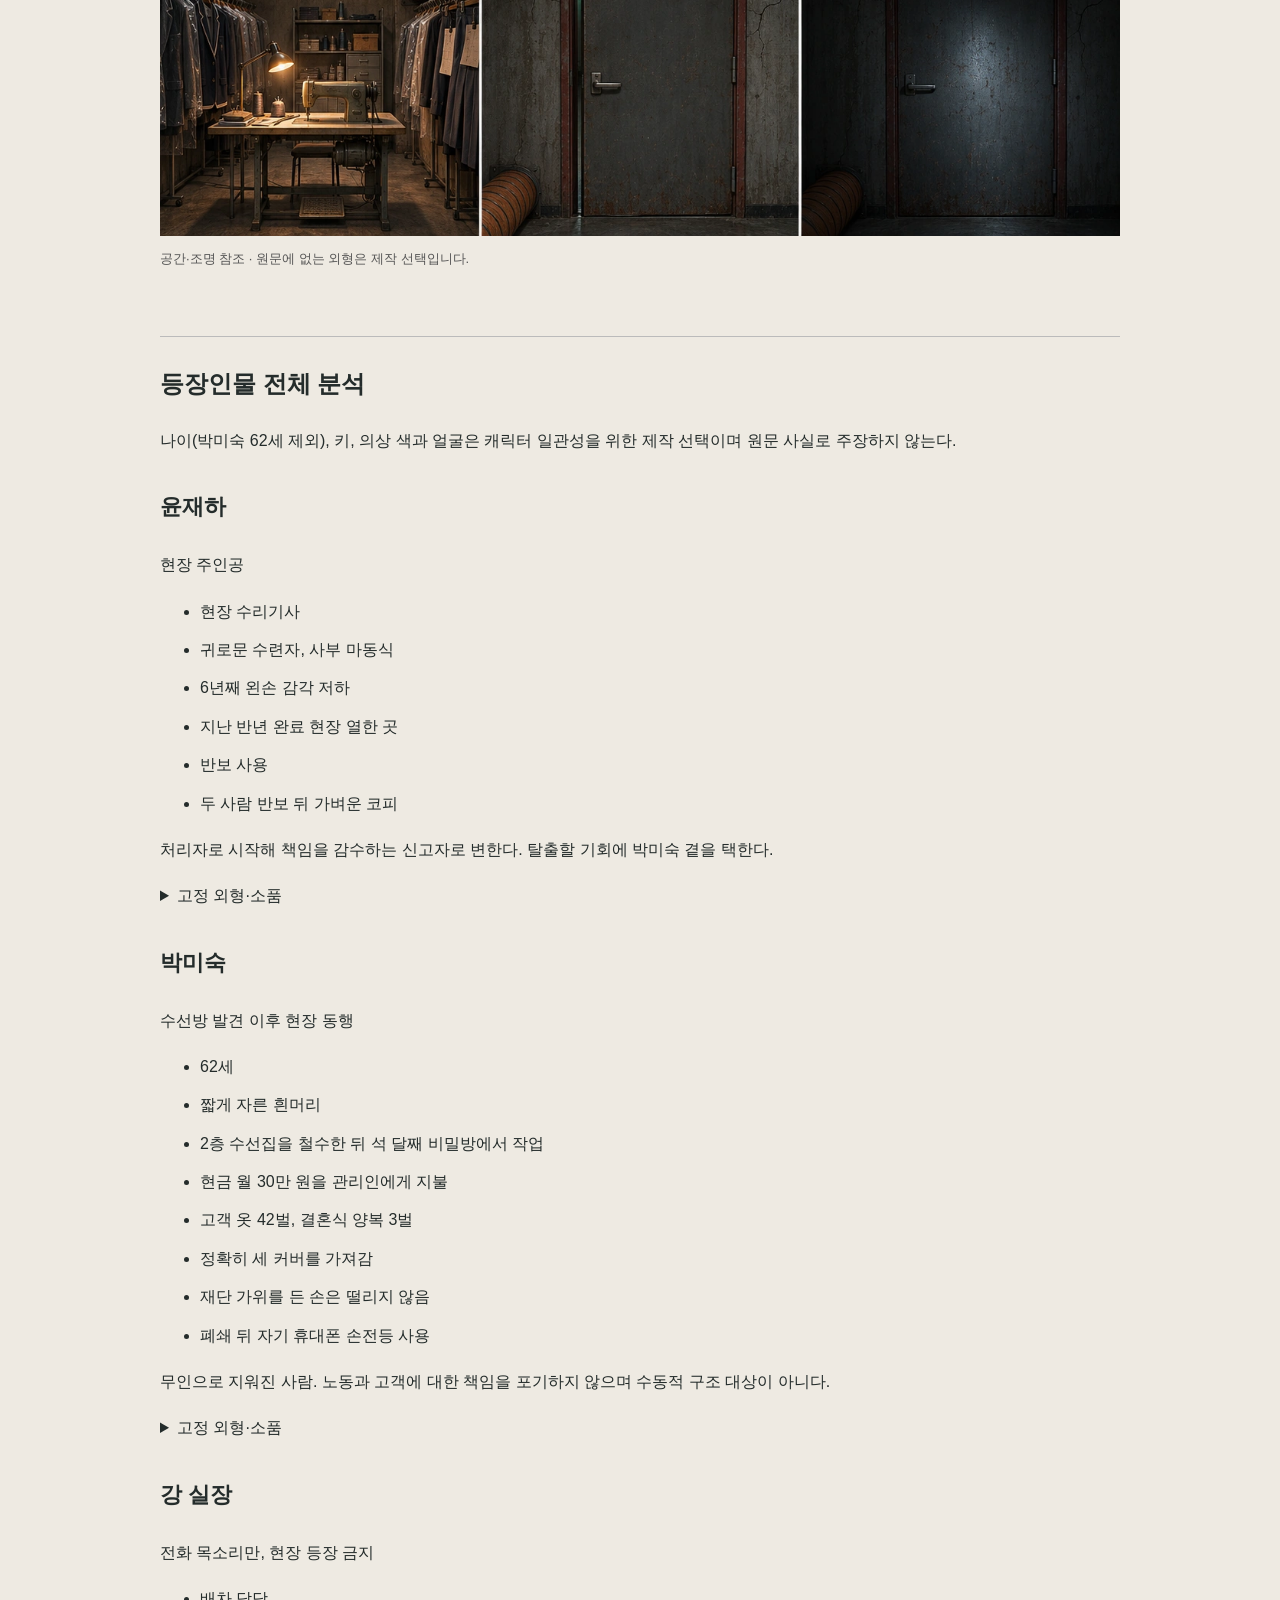
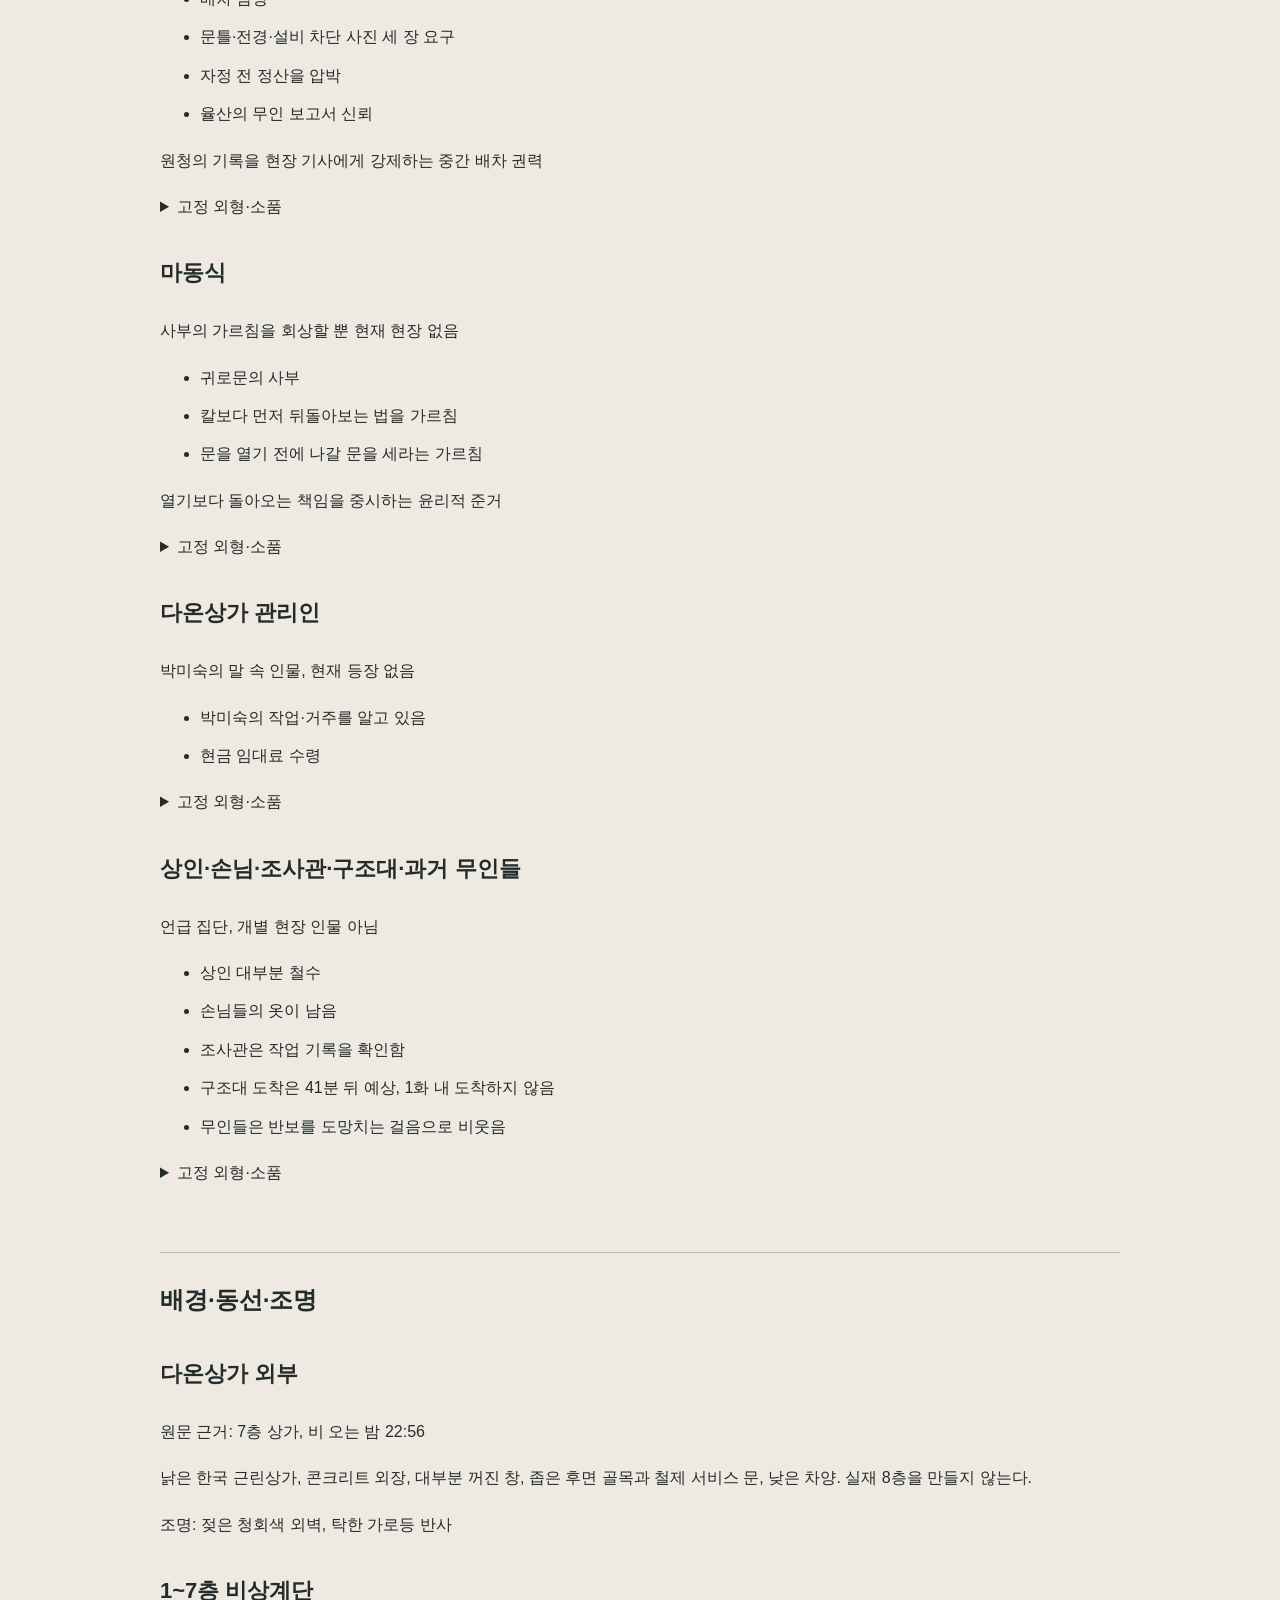
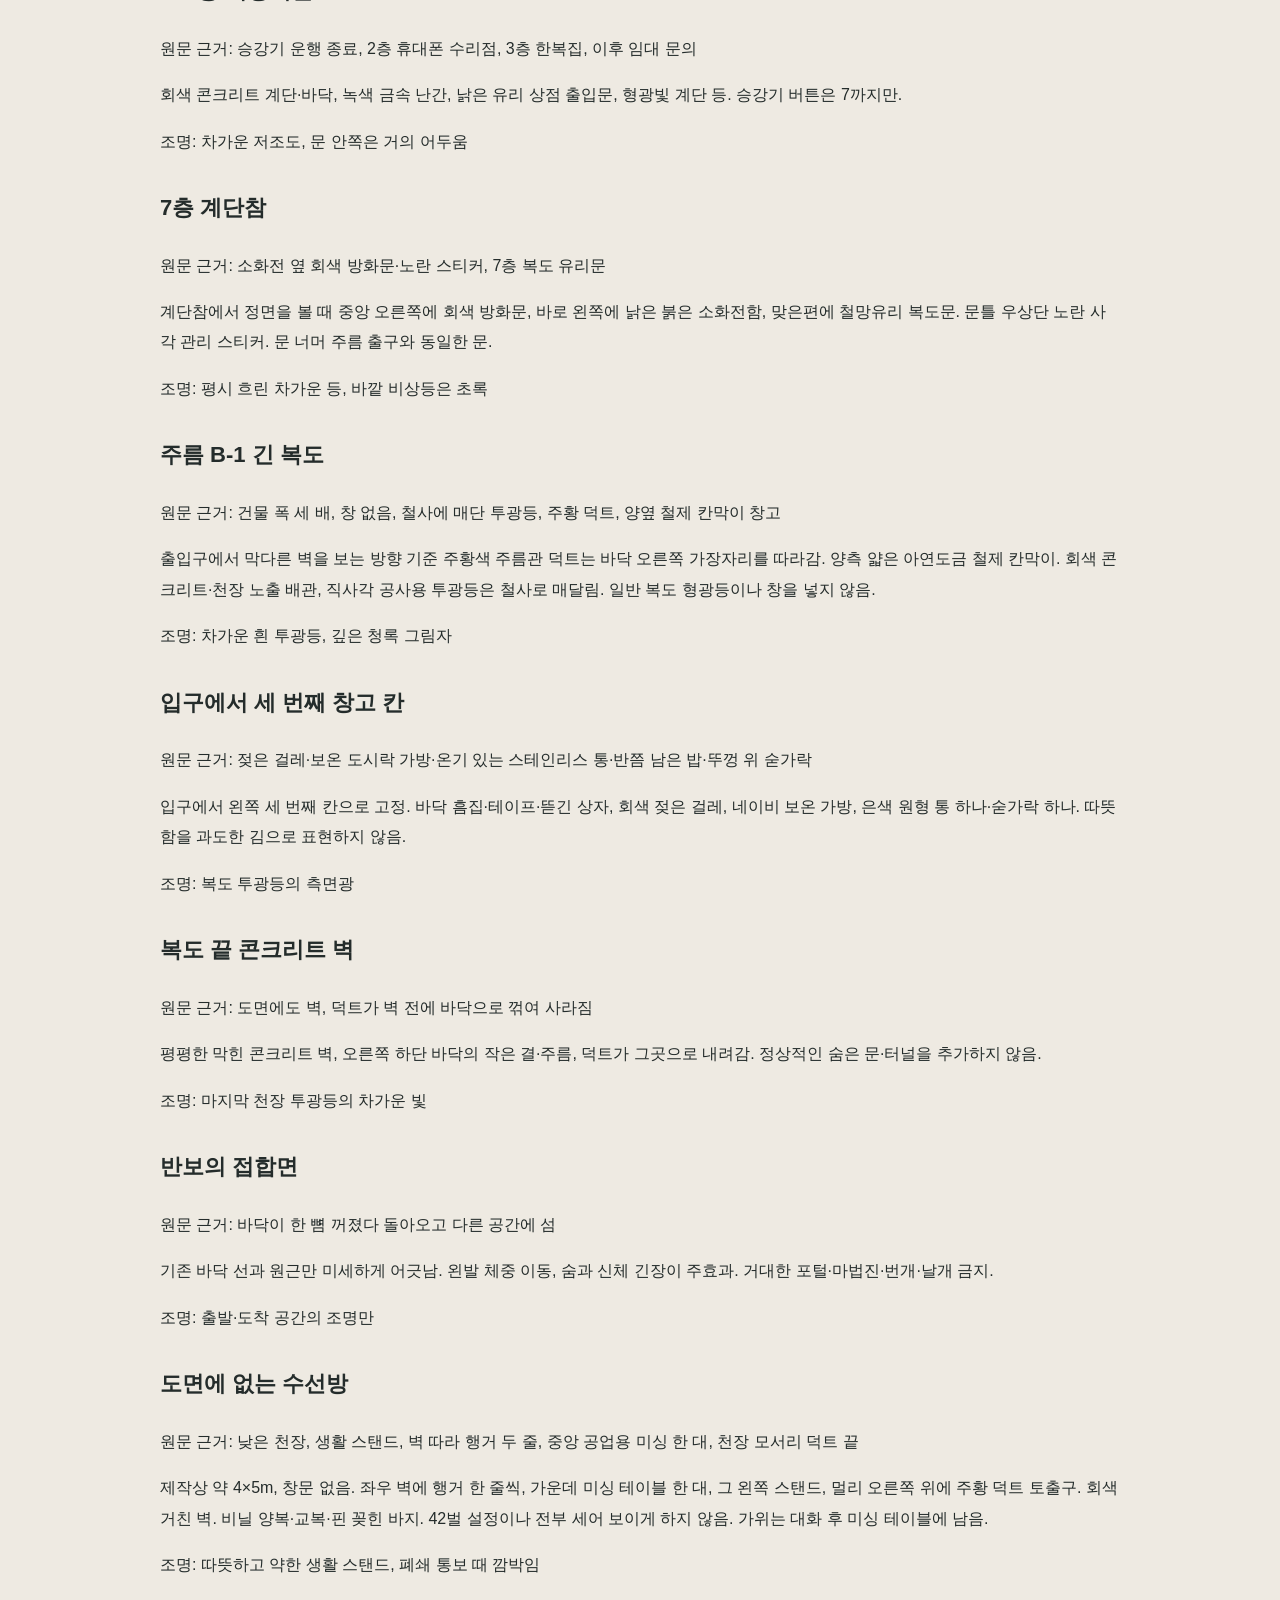
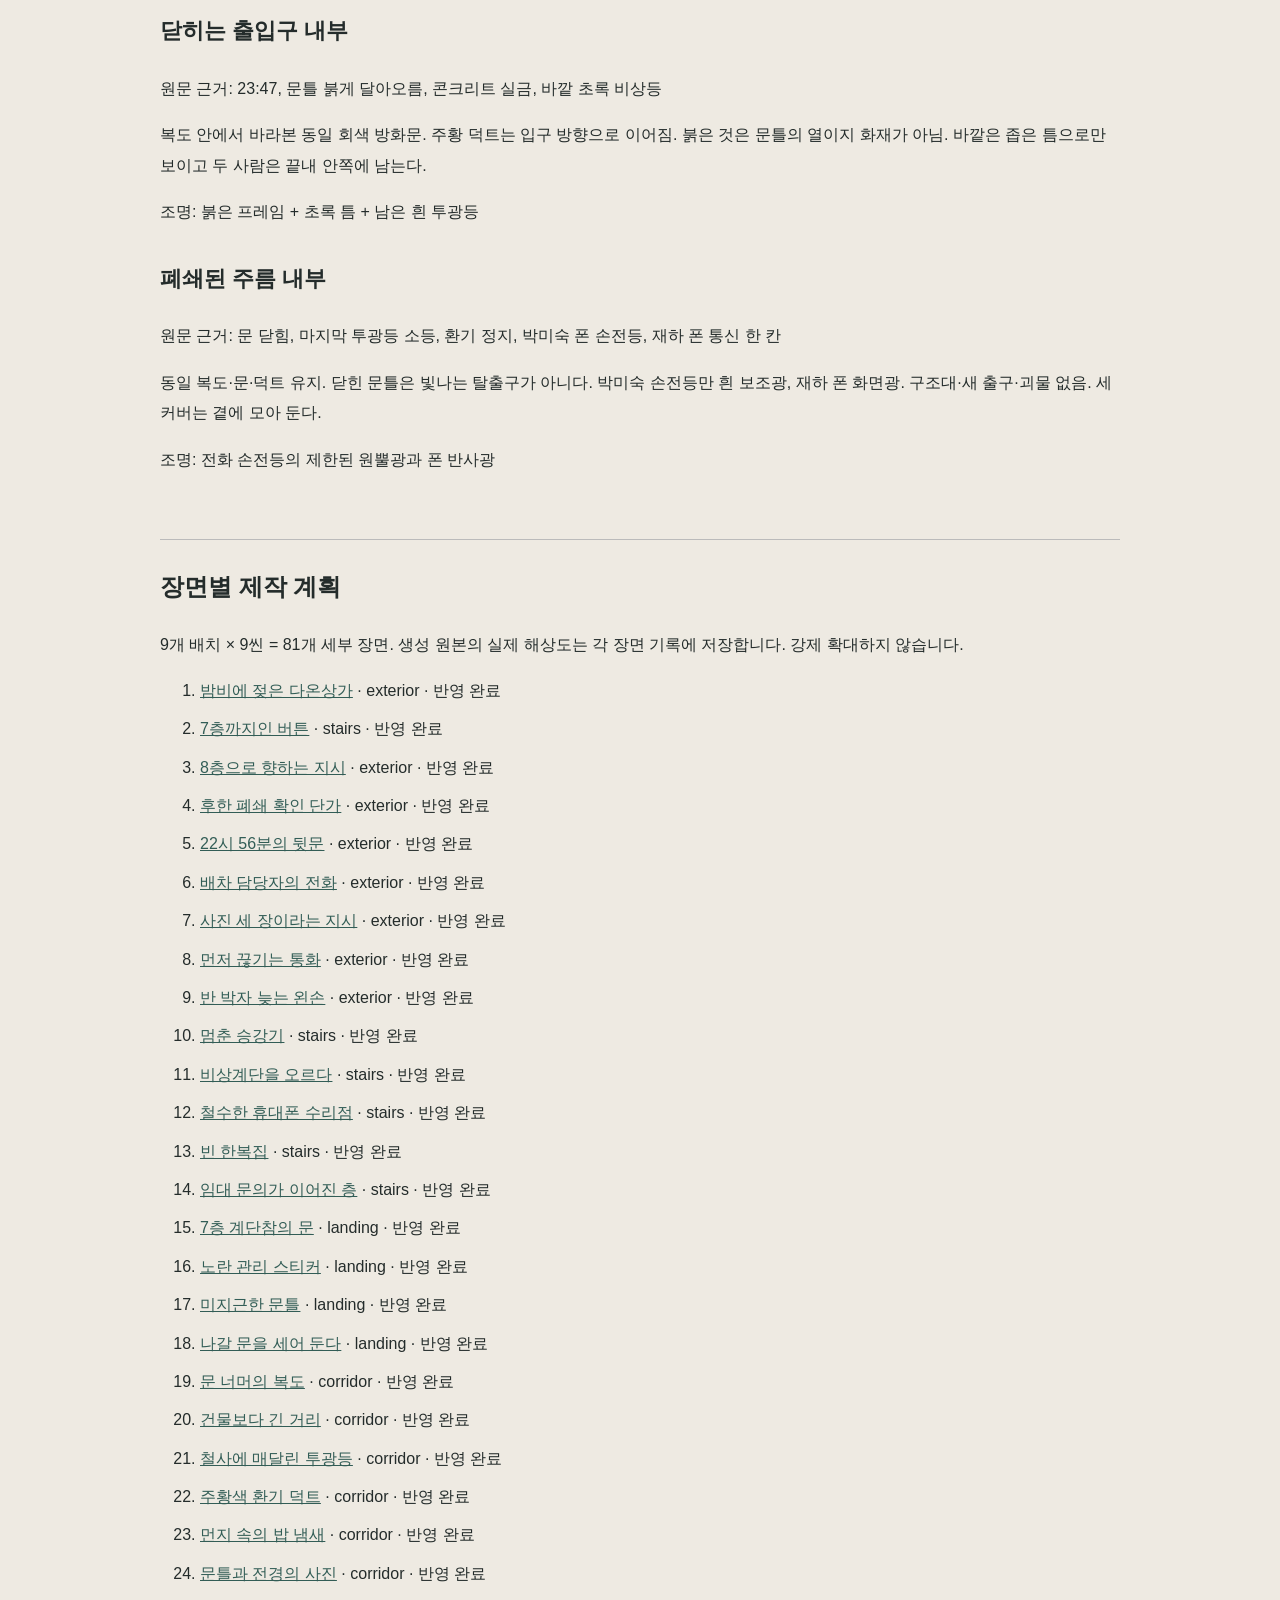
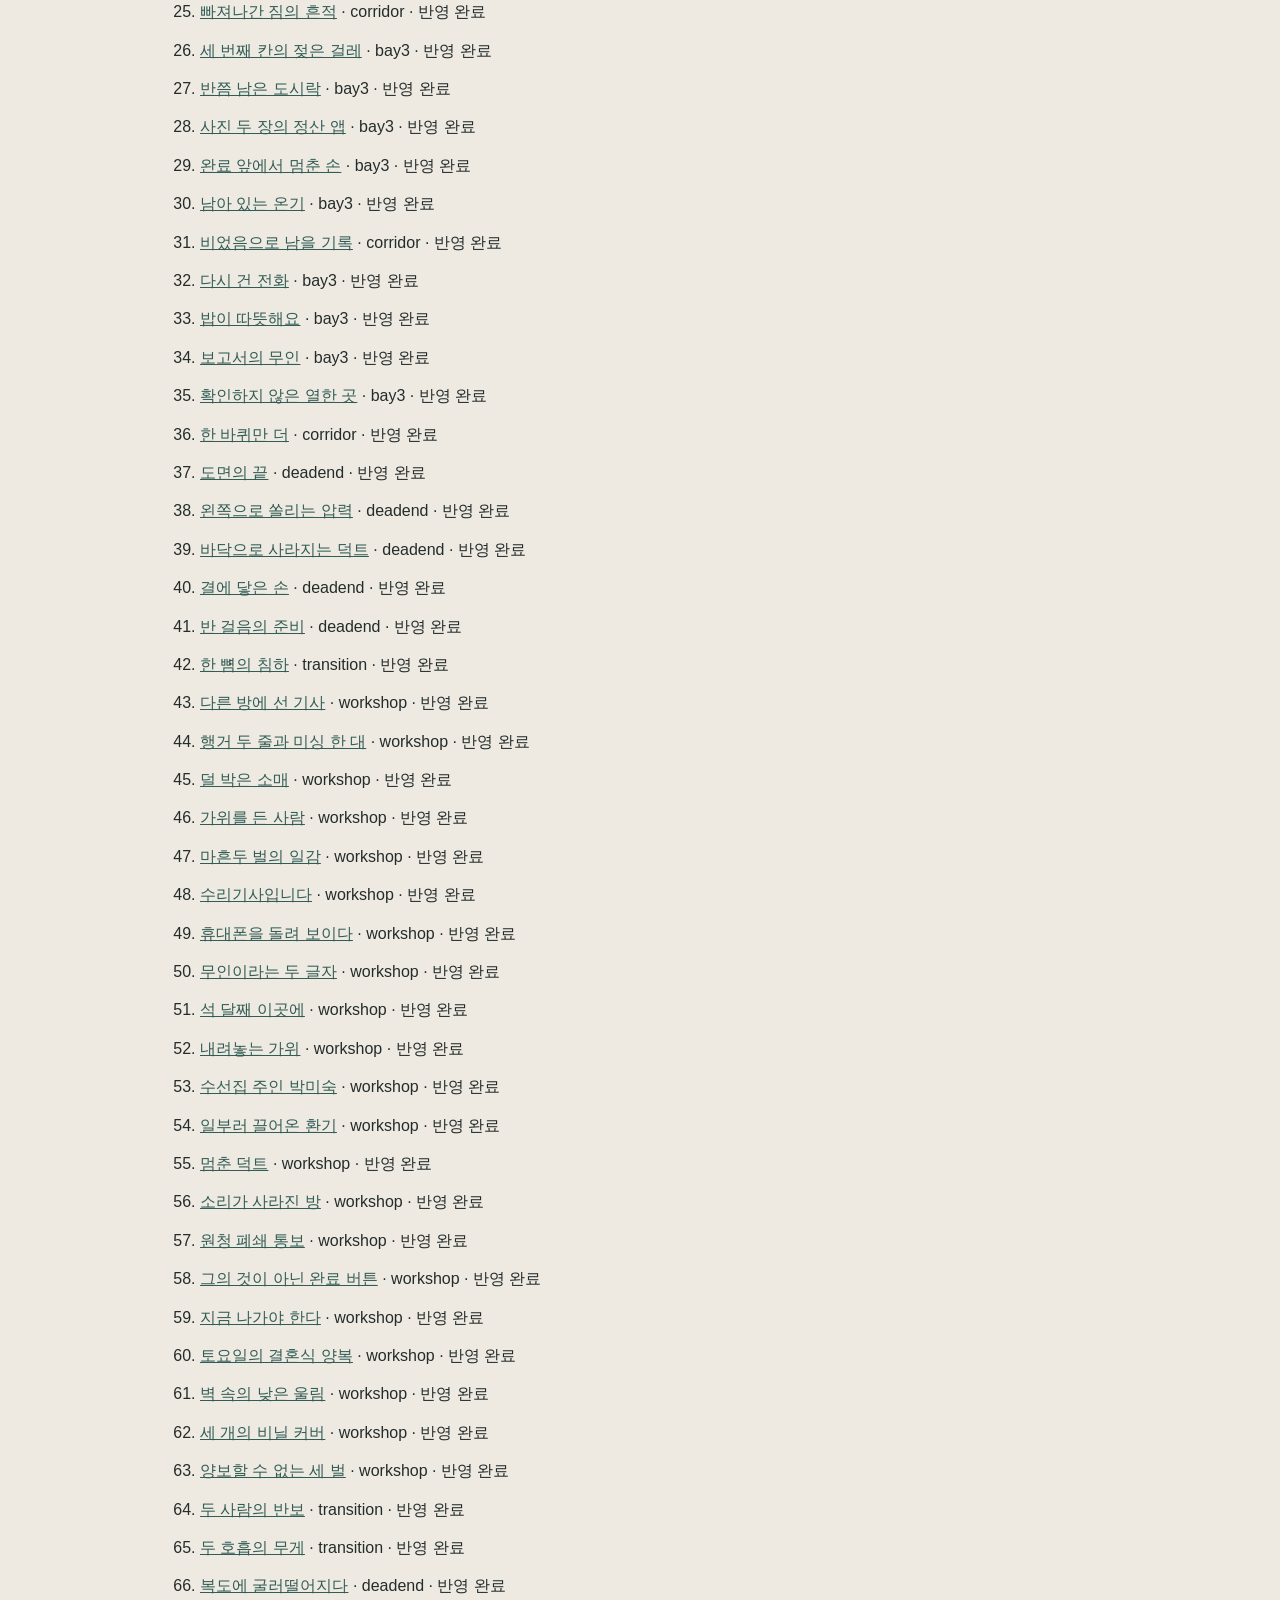
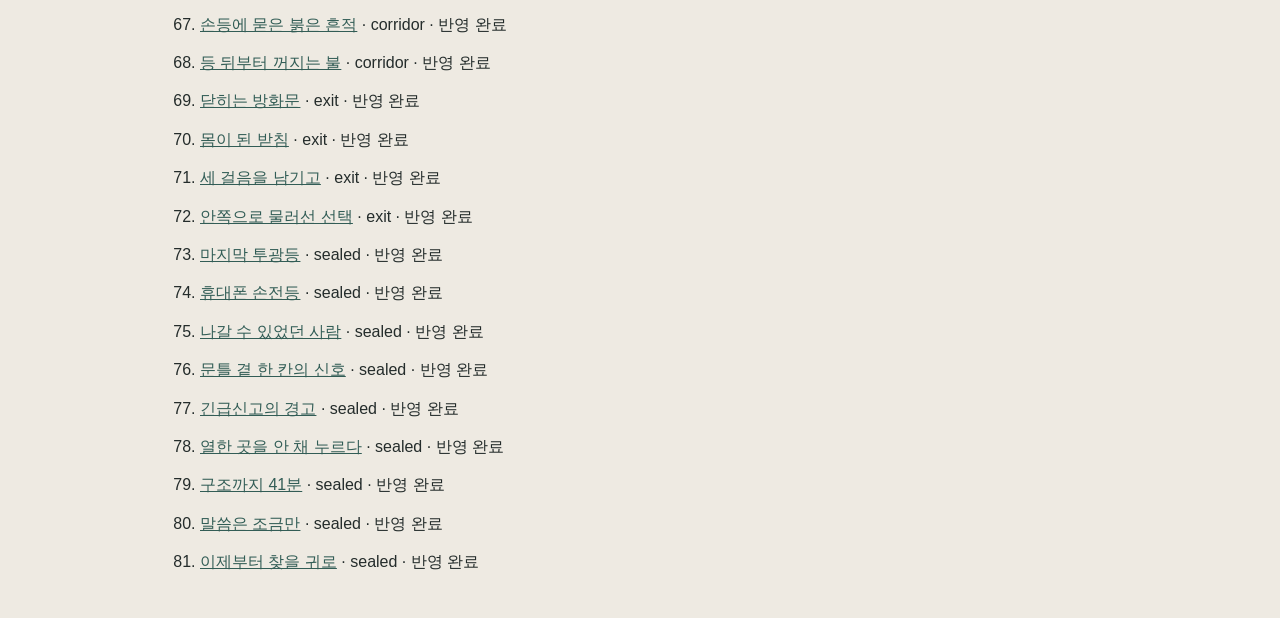
==== commit 7e4a9ae6: "Add scenes 073 to 081 in story order" ====
--- a/production.html
+++ b/production.html
@@ -22,4 +22,4 @@
   &quot;status&quot;: &quot;성별·나이·외형을 원문이 정하지 않음. 얼굴 없는 중립 실루엣만 사용, 서사 이미지에 삽입하지 않는다.&quot;
 }</pre></details></section><section><h3>상인·손님·조사관·구조대·과거 무인들</h3><p>언급 집단, 개별 현장 인물 아님</p><ul><li>상인 대부분 철수</li><li>손님들의 옷이 남음</li><li>조사관은 작업 기록을 확인함</li><li>구조대 도착은 41분 뒤 예상, 1화 내 도착하지 않음</li><li>무인들은 반보를 도망치는 걸음으로 비웃음</li></ul><p></p><details><summary>고정 외형·소품</summary><pre>{
   &quot;status&quot;: &quot;얼굴·제복·구조 장면을 만들어 넣지 않는다. 시트의 군집 아이콘은 제작 문서에만 사용한다.&quot;
-}</pre></details></section><h2>배경·동선·조명</h2><section><h3>다온상가 외부</h3><p>원문 근거: 7층 상가, 비 오는 밤 22:56</p><p>낡은 한국 근린상가, 콘크리트 외장, 대부분 꺼진 창, 좁은 후면 골목과 철제 서비스 문, 낮은 차양. 실재 8층을 만들지 않는다.</p><p>조명: 젖은 청회색 외벽, 탁한 가로등 반사</p></section><section><h3>1~7층 비상계단</h3><p>원문 근거: 승강기 운행 종료, 2층 휴대폰 수리점, 3층 한복집, 이후 임대 문의</p><p>회색 콘크리트 계단·바닥, 녹색 금속 난간, 낡은 유리 상점 출입문, 형광빛 계단 등. 승강기 버튼은 7까지만.</p><p>조명: 차가운 저조도, 문 안쪽은 거의 어두움</p></section><section><h3>7층 계단참</h3><p>원문 근거: 소화전 옆 회색 방화문·노란 스티커, 7층 복도 유리문</p><p>계단참에서 정면을 볼 때 중앙 오른쪽에 회색 방화문, 바로 왼쪽에 낡은 붉은 소화전함, 맞은편에 철망유리 복도문. 문틀 우상단 노란 사각 관리 스티커. 문 너머 주름 출구와 동일한 문.</p><p>조명: 평시 흐린 차가운 등, 바깥 비상등은 초록</p></section><section><h3>주름 B-1 긴 복도</h3><p>원문 근거: 건물 폭 세 배, 창 없음, 철사에 매단 투광등, 주황 덕트, 양옆 철제 칸막이 창고</p><p>출입구에서 막다른 벽을 보는 방향 기준 주황색 주름관 덕트는 바닥 오른쪽 가장자리를 따라감. 양측 얇은 아연도금 철제 칸막이. 회색 콘크리트·천장 노출 배관, 직사각 공사용 투광등은 철사로 매달림. 일반 복도 형광등이나 창을 넣지 않음.</p><p>조명: 차가운 흰 투광등, 깊은 청록 그림자</p></section><section><h3>입구에서 세 번째 창고 칸</h3><p>원문 근거: 젖은 걸레·보온 도시락 가방·온기 있는 스테인리스 통·반쯤 남은 밥·뚜껑 위 숟가락</p><p>입구에서 왼쪽 세 번째 칸으로 고정. 바닥 흠집·테이프·뜯긴 상자, 회색 젖은 걸레, 네이비 보온 가방, 은색 원형 통 하나·숟가락 하나. 따뜻함을 과도한 김으로 표현하지 않음.</p><p>조명: 복도 투광등의 측면광</p></section><section><h3>복도 끝 콘크리트 벽</h3><p>원문 근거: 도면에도 벽, 덕트가 벽 전에 바닥으로 꺾여 사라짐</p><p>평평한 막힌 콘크리트 벽, 오른쪽 하단 바닥의 작은 결·주름, 덕트가 그곳으로 내려감. 정상적인 숨은 문·터널을 추가하지 않음.</p><p>조명: 마지막 천장 투광등의 차가운 빛</p></section><section><h3>반보의 접합면</h3><p>원문 근거: 바닥이 한 뼘 꺼졌다 돌아오고 다른 공간에 섬</p><p>기존 바닥 선과 원근만 미세하게 어긋남. 왼발 체중 이동, 숨과 신체 긴장이 주효과. 거대한 포털·마법진·번개·날개 금지.</p><p>조명: 출발·도착 공간의 조명만</p></section><section><h3>도면에 없는 수선방</h3><p>원문 근거: 낮은 천장, 생활 스탠드, 벽 따라 행거 두 줄, 중앙 공업용 미싱 한 대, 천장 모서리 덕트 끝</p><p>제작상 약 4×5m, 창문 없음. 좌우 벽에 행거 한 줄씩, 가운데 미싱 테이블 한 대, 그 왼쪽 스탠드, 멀리 오른쪽 위에 주황 덕트 토출구. 회색 거친 벽. 비닐 양복·교복·핀 꽂힌 바지. 42벌 설정이나 전부 세어 보이게 하지 않음. 가위는 대화 후 미싱 테이블에 남음.</p><p>조명: 따뜻하고 약한 생활 스탠드, 폐쇄 통보 때 깜박임</p></section><section><h3>닫히는 출입구 내부</h3><p>원문 근거: 23:47, 문틀 붉게 달아오름, 콘크리트 실금, 바깥 초록 비상등</p><p>복도 안에서 바라본 동일 회색 방화문. 주황 덕트는 입구 방향으로 이어짐. 붉은 것은 문틀의 열이지 화재가 아님. 바깥은 좁은 틈으로만 보이고 두 사람은 끝내 안쪽에 남는다.</p><p>조명: 붉은 프레임 + 초록 틈 + 남은 흰 투광등</p></section><section><h3>폐쇄된 주름 내부</h3><p>원문 근거: 문 닫힘, 마지막 투광등 소등, 환기 정지, 박미숙 폰 손전등, 재하 폰 통신 한 칸</p><p>동일 복도·문·덕트 유지. 닫힌 문틀은 빛나는 탈출구가 아니다. 박미숙 손전등만 흰 보조광, 재하 폰 화면광. 구조대·새 출구·괴물 없음. 세 커버는 곁에 모아 둔다.</p><p>조명: 전화 손전등의 제한된 원뿔광과 폰 반사광</p></section><h2>장면별 제작 계획</h2><p>9개 배치 × 9씬 = 81개 세부 장면. 생성 원본의 실제 해상도는 각 장면 기록에 저장합니다. 강제 확대하지 않습니다.</p><ol><li><a href="index.html#p0002">밤비에 젖은 다온상가</a> · exterior · 반영 완료</li><li><a href="index.html#p0002">7층까지인 버튼</a> · stairs · 반영 완료</li><li><a href="index.html#p0003">8층으로 향하는 지시</a> · exterior · 반영 완료</li><li><a href="index.html#p0004">후한 폐쇄 확인 단가</a> · exterior · 반영 완료</li><li><a href="index.html#p0005">22시 56분의 뒷문</a> · exterior · 반영 완료</li><li><a href="index.html#p0006">배차 담당자의 전화</a> · exterior · 반영 완료</li><li><a href="index.html#p0009">사진 세 장이라는 지시</a> · exterior · 반영 완료</li><li><a href="index.html#p0012">먼저 끊기는 통화</a> · exterior · 반영 완료</li><li><a href="index.html#p0013">반 박자 늦는 왼손</a> · exterior · 반영 완료</li><li><a href="index.html#p0015">멈춘 승강기</a> · stairs · 반영 완료</li><li><a href="index.html#p0015">비상계단을 오르다</a> · stairs · 반영 완료</li><li><a href="index.html#p0015">철수한 휴대폰 수리점</a> · stairs · 반영 완료</li><li><a href="index.html#p0015">빈 한복집</a> · stairs · 반영 완료</li><li><a href="index.html#p0015">임대 문의가 이어진 층</a> · stairs · 반영 완료</li><li><a href="index.html#p0016">7층 계단참의 문</a> · landing · 반영 완료</li><li><a href="index.html#p0018">노란 관리 스티커</a> · landing · 반영 완료</li><li><a href="index.html#p0020">미지근한 문틀</a> · landing · 반영 완료</li><li><a href="index.html#p0023">나갈 문을 세어 둔다</a> · landing · 반영 완료</li><li><a href="index.html#p0025">문 너머의 복도</a> · corridor · 반영 완료</li><li><a href="index.html#p0026">건물보다 긴 거리</a> · corridor · 반영 완료</li><li><a href="index.html#p0026">철사에 매달린 투광등</a> · corridor · 반영 완료</li><li><a href="index.html#p0026">주황색 환기 덕트</a> · corridor · 반영 완료</li><li><a href="index.html#p0028">먼지 속의 밥 냄새</a> · corridor · 반영 완료</li><li><a href="index.html#p0029">문틀과 전경의 사진</a> · corridor · 반영 완료</li><li><a href="index.html#p0030">빠져나간 짐의 흔적</a> · corridor · 반영 완료</li><li><a href="index.html#p0032">세 번째 칸의 젖은 걸레</a> · bay3 · 반영 완료</li><li><a href="index.html#p0033">반쯤 남은 도시락</a> · bay3 · 반영 완료</li><li><a href="index.html#p0035">사진 두 장의 정산 앱</a> · bay3 · 반영 완료</li><li><a href="index.html#p0037">완료 앞에서 멈춘 손</a> · bay3 · 반영 완료</li><li><a href="index.html#p0038">남아 있는 온기</a> · bay3 · 반영 완료</li><li><a href="index.html#p0039">비었음으로 남을 기록</a> · corridor · 반영 완료</li><li><a href="index.html#p0040">다시 건 전화</a> · bay3 · 반영 완료</li><li><a href="index.html#p0043">밥이 따뜻해요</a> · bay3 · 반영 완료</li><li><a href="index.html#p0045">보고서의 무인</a> · bay3 · 반영 완료</li><li><a href="index.html#p0046">확인하지 않은 열한 곳</a> · bay3 · 반영 완료</li><li><a href="index.html#p0049">한 바퀴만 더</a> · corridor · 반영 완료</li><li><a href="index.html#p0051">도면의 끝</a> · deadend · 반영 완료</li><li><a href="index.html#p0052">왼쪽으로 쏠리는 압력</a> · deadend · 반영 완료</li><li><a href="index.html#p0052">바닥으로 사라지는 덕트</a> · deadend · 반영 완료</li><li><a href="index.html#p0054">결에 닿은 손</a> · deadend · 반영 완료</li><li><a href="index.html#p0055">반 걸음의 준비</a> · deadend · 반영 완료</li><li><a href="index.html#p0056">한 뼘의 침하</a> · transition · 반영 완료</li><li><a href="index.html#p0057">다른 방에 선 기사</a> · workshop · 반영 완료</li><li><a href="index.html#p0058">행거 두 줄과 미싱 한 대</a> · workshop · 반영 완료</li><li><a href="index.html#p0059">덜 박은 소매</a> · workshop · 반영 완료</li><li><a href="index.html#p0062">가위를 든 사람</a> · workshop · 반영 완료</li><li><a href="index.html#p0063">마흔두 벌의 일감</a> · workshop · 반영 완료</li><li><a href="index.html#p0064">수리기사입니다</a> · workshop · 반영 완료</li><li><a href="index.html#p0066">휴대폰을 돌려 보이다</a> · workshop · 반영 완료</li><li><a href="index.html#p0067">무인이라는 두 글자</a> · workshop · 반영 완료</li><li><a href="index.html#p0068">석 달째 이곳에</a> · workshop · 반영 완료</li><li><a href="index.html#p0070">내려놓는 가위</a> · workshop · 반영 완료</li><li><a href="index.html#p0070">수선집 주인 박미숙</a> · workshop · 반영 완료</li><li><a href="index.html#p0071">일부러 끌어온 환기</a> · workshop · 반영 완료</li><li><a href="index.html#p0073">멈춘 덕트</a> · workshop · 반영 완료</li><li><a href="index.html#p0074">소리가 사라진 방</a> · workshop · 반영 완료</li><li><a href="index.html#p0076">원청 폐쇄 통보</a> · workshop · 반영 완료</li><li><a href="index.html#p0078">그의 것이 아닌 완료 버튼</a> · workshop · 반영 완료</li><li><a href="index.html#p0080">지금 나가야 한다</a> · workshop · 반영 완료</li><li><a href="index.html#p0083">토요일의 결혼식 양복</a> · workshop · 반영 완료</li><li><a href="index.html#p0084">벽 속의 낮은 울림</a> · workshop · 반영 완료</li><li><a href="index.html#p0086">세 개의 비닐 커버</a> · workshop · 반영 완료</li><li><a href="index.html#p0087">양보할 수 없는 세 벌</a> · workshop · 반영 완료</li><li><a href="index.html#p0090">두 사람의 반보</a> · transition · 반영 완료</li><li><a href="index.html#p0092">두 호흡의 무게</a> · transition · 반영 완료</li><li><a href="index.html#p0093">복도에 굴러떨어지다</a> · deadend · 반영 완료</li><li><a href="index.html#p0094">손등에 묻은 붉은 흔적</a> · corridor · 반영 완료</li><li><a href="index.html#p0098">등 뒤부터 꺼지는 불</a> · corridor · 반영 완료</li><li><a href="index.html#p0100">닫히는 방화문</a> · exit · 반영 완료</li><li><a href="index.html#p0102">몸이 된 받침</a> · exit · 반영 완료</li><li><a href="index.html#p0106">세 걸음을 남기고</a> · exit · 반영 완료</li><li><a href="index.html#p0111">안쪽으로 물러선 선택</a> · exit · 반영 완료</li><li><a href="index.html#p0113">마지막 투광등</a> · sealed · 제작 예정</li><li><a href="index.html#p0114">휴대폰 손전등</a> · sealed · 제작 예정</li><li><a href="index.html#p0115">나갈 수 있었던 사람</a> · sealed · 제작 예정</li><li><a href="index.html#p0116">문틀 곁 한 칸의 신호</a> · sealed · 제작 예정</li><li><a href="index.html#p0118">긴급신고의 경고</a> · sealed · 제작 예정</li><li><a href="index.html#p0120">열한 곳을 안 채 누르다</a> · sealed · 제작 예정</li><li><a href="index.html#p0121">구조까지 41분</a> · sealed · 제작 예정</li><li><a href="index.html#p0125">말씀은 조금만</a> · sealed · 제작 예정</li><li><a href="index.html#p0127">이제부터 찾을 귀로</a> · sealed · 제작 예정</li></ol></body></html>+}</pre></details></section><h2>배경·동선·조명</h2><section><h3>다온상가 외부</h3><p>원문 근거: 7층 상가, 비 오는 밤 22:56</p><p>낡은 한국 근린상가, 콘크리트 외장, 대부분 꺼진 창, 좁은 후면 골목과 철제 서비스 문, 낮은 차양. 실재 8층을 만들지 않는다.</p><p>조명: 젖은 청회색 외벽, 탁한 가로등 반사</p></section><section><h3>1~7층 비상계단</h3><p>원문 근거: 승강기 운행 종료, 2층 휴대폰 수리점, 3층 한복집, 이후 임대 문의</p><p>회색 콘크리트 계단·바닥, 녹색 금속 난간, 낡은 유리 상점 출입문, 형광빛 계단 등. 승강기 버튼은 7까지만.</p><p>조명: 차가운 저조도, 문 안쪽은 거의 어두움</p></section><section><h3>7층 계단참</h3><p>원문 근거: 소화전 옆 회색 방화문·노란 스티커, 7층 복도 유리문</p><p>계단참에서 정면을 볼 때 중앙 오른쪽에 회색 방화문, 바로 왼쪽에 낡은 붉은 소화전함, 맞은편에 철망유리 복도문. 문틀 우상단 노란 사각 관리 스티커. 문 너머 주름 출구와 동일한 문.</p><p>조명: 평시 흐린 차가운 등, 바깥 비상등은 초록</p></section><section><h3>주름 B-1 긴 복도</h3><p>원문 근거: 건물 폭 세 배, 창 없음, 철사에 매단 투광등, 주황 덕트, 양옆 철제 칸막이 창고</p><p>출입구에서 막다른 벽을 보는 방향 기준 주황색 주름관 덕트는 바닥 오른쪽 가장자리를 따라감. 양측 얇은 아연도금 철제 칸막이. 회색 콘크리트·천장 노출 배관, 직사각 공사용 투광등은 철사로 매달림. 일반 복도 형광등이나 창을 넣지 않음.</p><p>조명: 차가운 흰 투광등, 깊은 청록 그림자</p></section><section><h3>입구에서 세 번째 창고 칸</h3><p>원문 근거: 젖은 걸레·보온 도시락 가방·온기 있는 스테인리스 통·반쯤 남은 밥·뚜껑 위 숟가락</p><p>입구에서 왼쪽 세 번째 칸으로 고정. 바닥 흠집·테이프·뜯긴 상자, 회색 젖은 걸레, 네이비 보온 가방, 은색 원형 통 하나·숟가락 하나. 따뜻함을 과도한 김으로 표현하지 않음.</p><p>조명: 복도 투광등의 측면광</p></section><section><h3>복도 끝 콘크리트 벽</h3><p>원문 근거: 도면에도 벽, 덕트가 벽 전에 바닥으로 꺾여 사라짐</p><p>평평한 막힌 콘크리트 벽, 오른쪽 하단 바닥의 작은 결·주름, 덕트가 그곳으로 내려감. 정상적인 숨은 문·터널을 추가하지 않음.</p><p>조명: 마지막 천장 투광등의 차가운 빛</p></section><section><h3>반보의 접합면</h3><p>원문 근거: 바닥이 한 뼘 꺼졌다 돌아오고 다른 공간에 섬</p><p>기존 바닥 선과 원근만 미세하게 어긋남. 왼발 체중 이동, 숨과 신체 긴장이 주효과. 거대한 포털·마법진·번개·날개 금지.</p><p>조명: 출발·도착 공간의 조명만</p></section><section><h3>도면에 없는 수선방</h3><p>원문 근거: 낮은 천장, 생활 스탠드, 벽 따라 행거 두 줄, 중앙 공업용 미싱 한 대, 천장 모서리 덕트 끝</p><p>제작상 약 4×5m, 창문 없음. 좌우 벽에 행거 한 줄씩, 가운데 미싱 테이블 한 대, 그 왼쪽 스탠드, 멀리 오른쪽 위에 주황 덕트 토출구. 회색 거친 벽. 비닐 양복·교복·핀 꽂힌 바지. 42벌 설정이나 전부 세어 보이게 하지 않음. 가위는 대화 후 미싱 테이블에 남음.</p><p>조명: 따뜻하고 약한 생활 스탠드, 폐쇄 통보 때 깜박임</p></section><section><h3>닫히는 출입구 내부</h3><p>원문 근거: 23:47, 문틀 붉게 달아오름, 콘크리트 실금, 바깥 초록 비상등</p><p>복도 안에서 바라본 동일 회색 방화문. 주황 덕트는 입구 방향으로 이어짐. 붉은 것은 문틀의 열이지 화재가 아님. 바깥은 좁은 틈으로만 보이고 두 사람은 끝내 안쪽에 남는다.</p><p>조명: 붉은 프레임 + 초록 틈 + 남은 흰 투광등</p></section><section><h3>폐쇄된 주름 내부</h3><p>원문 근거: 문 닫힘, 마지막 투광등 소등, 환기 정지, 박미숙 폰 손전등, 재하 폰 통신 한 칸</p><p>동일 복도·문·덕트 유지. 닫힌 문틀은 빛나는 탈출구가 아니다. 박미숙 손전등만 흰 보조광, 재하 폰 화면광. 구조대·새 출구·괴물 없음. 세 커버는 곁에 모아 둔다.</p><p>조명: 전화 손전등의 제한된 원뿔광과 폰 반사광</p></section><h2>장면별 제작 계획</h2><p>9개 배치 × 9씬 = 81개 세부 장면. 생성 원본의 실제 해상도는 각 장면 기록에 저장합니다. 강제 확대하지 않습니다.</p><ol><li><a href="index.html#p0002">밤비에 젖은 다온상가</a> · exterior · 반영 완료</li><li><a href="index.html#p0002">7층까지인 버튼</a> · stairs · 반영 완료</li><li><a href="index.html#p0003">8층으로 향하는 지시</a> · exterior · 반영 완료</li><li><a href="index.html#p0004">후한 폐쇄 확인 단가</a> · exterior · 반영 완료</li><li><a href="index.html#p0005">22시 56분의 뒷문</a> · exterior · 반영 완료</li><li><a href="index.html#p0006">배차 담당자의 전화</a> · exterior · 반영 완료</li><li><a href="index.html#p0009">사진 세 장이라는 지시</a> · exterior · 반영 완료</li><li><a href="index.html#p0012">먼저 끊기는 통화</a> · exterior · 반영 완료</li><li><a href="index.html#p0013">반 박자 늦는 왼손</a> · exterior · 반영 완료</li><li><a href="index.html#p0015">멈춘 승강기</a> · stairs · 반영 완료</li><li><a href="index.html#p0015">비상계단을 오르다</a> · stairs · 반영 완료</li><li><a href="index.html#p0015">철수한 휴대폰 수리점</a> · stairs · 반영 완료</li><li><a href="index.html#p0015">빈 한복집</a> · stairs · 반영 완료</li><li><a href="index.html#p0015">임대 문의가 이어진 층</a> · stairs · 반영 완료</li><li><a href="index.html#p0016">7층 계단참의 문</a> · landing · 반영 완료</li><li><a href="index.html#p0018">노란 관리 스티커</a> · landing · 반영 완료</li><li><a href="index.html#p0020">미지근한 문틀</a> · landing · 반영 완료</li><li><a href="index.html#p0023">나갈 문을 세어 둔다</a> · landing · 반영 완료</li><li><a href="index.html#p0025">문 너머의 복도</a> · corridor · 반영 완료</li><li><a href="index.html#p0026">건물보다 긴 거리</a> · corridor · 반영 완료</li><li><a href="index.html#p0026">철사에 매달린 투광등</a> · corridor · 반영 완료</li><li><a href="index.html#p0026">주황색 환기 덕트</a> · corridor · 반영 완료</li><li><a href="index.html#p0028">먼지 속의 밥 냄새</a> · corridor · 반영 완료</li><li><a href="index.html#p0029">문틀과 전경의 사진</a> · corridor · 반영 완료</li><li><a href="index.html#p0030">빠져나간 짐의 흔적</a> · corridor · 반영 완료</li><li><a href="index.html#p0032">세 번째 칸의 젖은 걸레</a> · bay3 · 반영 완료</li><li><a href="index.html#p0033">반쯤 남은 도시락</a> · bay3 · 반영 완료</li><li><a href="index.html#p0035">사진 두 장의 정산 앱</a> · bay3 · 반영 완료</li><li><a href="index.html#p0037">완료 앞에서 멈춘 손</a> · bay3 · 반영 완료</li><li><a href="index.html#p0038">남아 있는 온기</a> · bay3 · 반영 완료</li><li><a href="index.html#p0039">비었음으로 남을 기록</a> · corridor · 반영 완료</li><li><a href="index.html#p0040">다시 건 전화</a> · bay3 · 반영 완료</li><li><a href="index.html#p0043">밥이 따뜻해요</a> · bay3 · 반영 완료</li><li><a href="index.html#p0045">보고서의 무인</a> · bay3 · 반영 완료</li><li><a href="index.html#p0046">확인하지 않은 열한 곳</a> · bay3 · 반영 완료</li><li><a href="index.html#p0049">한 바퀴만 더</a> · corridor · 반영 완료</li><li><a href="index.html#p0051">도면의 끝</a> · deadend · 반영 완료</li><li><a href="index.html#p0052">왼쪽으로 쏠리는 압력</a> · deadend · 반영 완료</li><li><a href="index.html#p0052">바닥으로 사라지는 덕트</a> · deadend · 반영 완료</li><li><a href="index.html#p0054">결에 닿은 손</a> · deadend · 반영 완료</li><li><a href="index.html#p0055">반 걸음의 준비</a> · deadend · 반영 완료</li><li><a href="index.html#p0056">한 뼘의 침하</a> · transition · 반영 완료</li><li><a href="index.html#p0057">다른 방에 선 기사</a> · workshop · 반영 완료</li><li><a href="index.html#p0058">행거 두 줄과 미싱 한 대</a> · workshop · 반영 완료</li><li><a href="index.html#p0059">덜 박은 소매</a> · workshop · 반영 완료</li><li><a href="index.html#p0062">가위를 든 사람</a> · workshop · 반영 완료</li><li><a href="index.html#p0063">마흔두 벌의 일감</a> · workshop · 반영 완료</li><li><a href="index.html#p0064">수리기사입니다</a> · workshop · 반영 완료</li><li><a href="index.html#p0066">휴대폰을 돌려 보이다</a> · workshop · 반영 완료</li><li><a href="index.html#p0067">무인이라는 두 글자</a> · workshop · 반영 완료</li><li><a href="index.html#p0068">석 달째 이곳에</a> · workshop · 반영 완료</li><li><a href="index.html#p0070">내려놓는 가위</a> · workshop · 반영 완료</li><li><a href="index.html#p0070">수선집 주인 박미숙</a> · workshop · 반영 완료</li><li><a href="index.html#p0071">일부러 끌어온 환기</a> · workshop · 반영 완료</li><li><a href="index.html#p0073">멈춘 덕트</a> · workshop · 반영 완료</li><li><a href="index.html#p0074">소리가 사라진 방</a> · workshop · 반영 완료</li><li><a href="index.html#p0076">원청 폐쇄 통보</a> · workshop · 반영 완료</li><li><a href="index.html#p0078">그의 것이 아닌 완료 버튼</a> · workshop · 반영 완료</li><li><a href="index.html#p0080">지금 나가야 한다</a> · workshop · 반영 완료</li><li><a href="index.html#p0083">토요일의 결혼식 양복</a> · workshop · 반영 완료</li><li><a href="index.html#p0084">벽 속의 낮은 울림</a> · workshop · 반영 완료</li><li><a href="index.html#p0086">세 개의 비닐 커버</a> · workshop · 반영 완료</li><li><a href="index.html#p0087">양보할 수 없는 세 벌</a> · workshop · 반영 완료</li><li><a href="index.html#p0090">두 사람의 반보</a> · transition · 반영 완료</li><li><a href="index.html#p0092">두 호흡의 무게</a> · transition · 반영 완료</li><li><a href="index.html#p0093">복도에 굴러떨어지다</a> · deadend · 반영 완료</li><li><a href="index.html#p0094">손등에 묻은 붉은 흔적</a> · corridor · 반영 완료</li><li><a href="index.html#p0098">등 뒤부터 꺼지는 불</a> · corridor · 반영 완료</li><li><a href="index.html#p0100">닫히는 방화문</a> · exit · 반영 완료</li><li><a href="index.html#p0102">몸이 된 받침</a> · exit · 반영 완료</li><li><a href="index.html#p0106">세 걸음을 남기고</a> · exit · 반영 완료</li><li><a href="index.html#p0111">안쪽으로 물러선 선택</a> · exit · 반영 완료</li><li><a href="index.html#p0113">마지막 투광등</a> · sealed · 반영 완료</li><li><a href="index.html#p0114">휴대폰 손전등</a> · sealed · 반영 완료</li><li><a href="index.html#p0115">나갈 수 있었던 사람</a> · sealed · 반영 완료</li><li><a href="index.html#p0116">문틀 곁 한 칸의 신호</a> · sealed · 반영 완료</li><li><a href="index.html#p0118">긴급신고의 경고</a> · sealed · 반영 완료</li><li><a href="index.html#p0120">열한 곳을 안 채 누르다</a> · sealed · 반영 완료</li><li><a href="index.html#p0121">구조까지 41분</a> · sealed · 반영 완료</li><li><a href="index.html#p0125">말씀은 조금만</a> · sealed · 반영 완료</li><li><a href="index.html#p0127">이제부터 찾을 귀로</a> · sealed · 반영 완료</li></ol></body></html>
